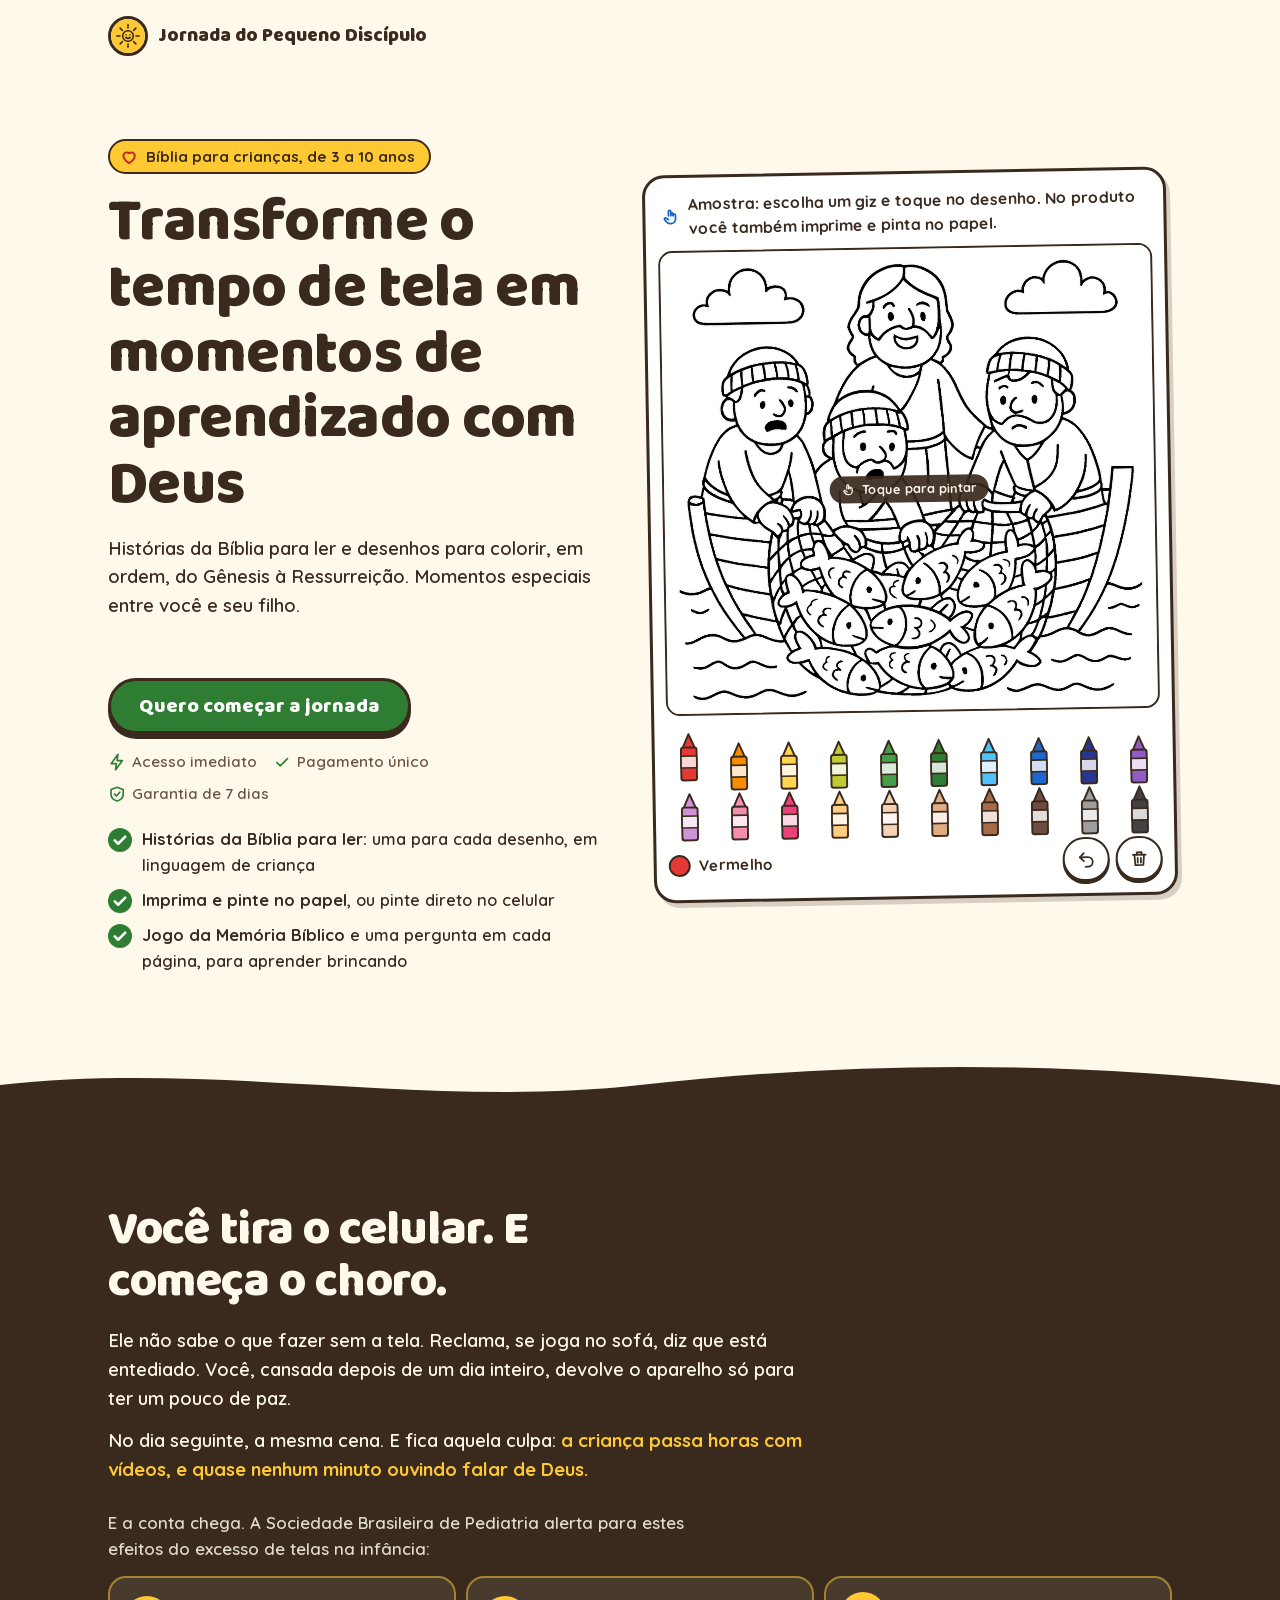
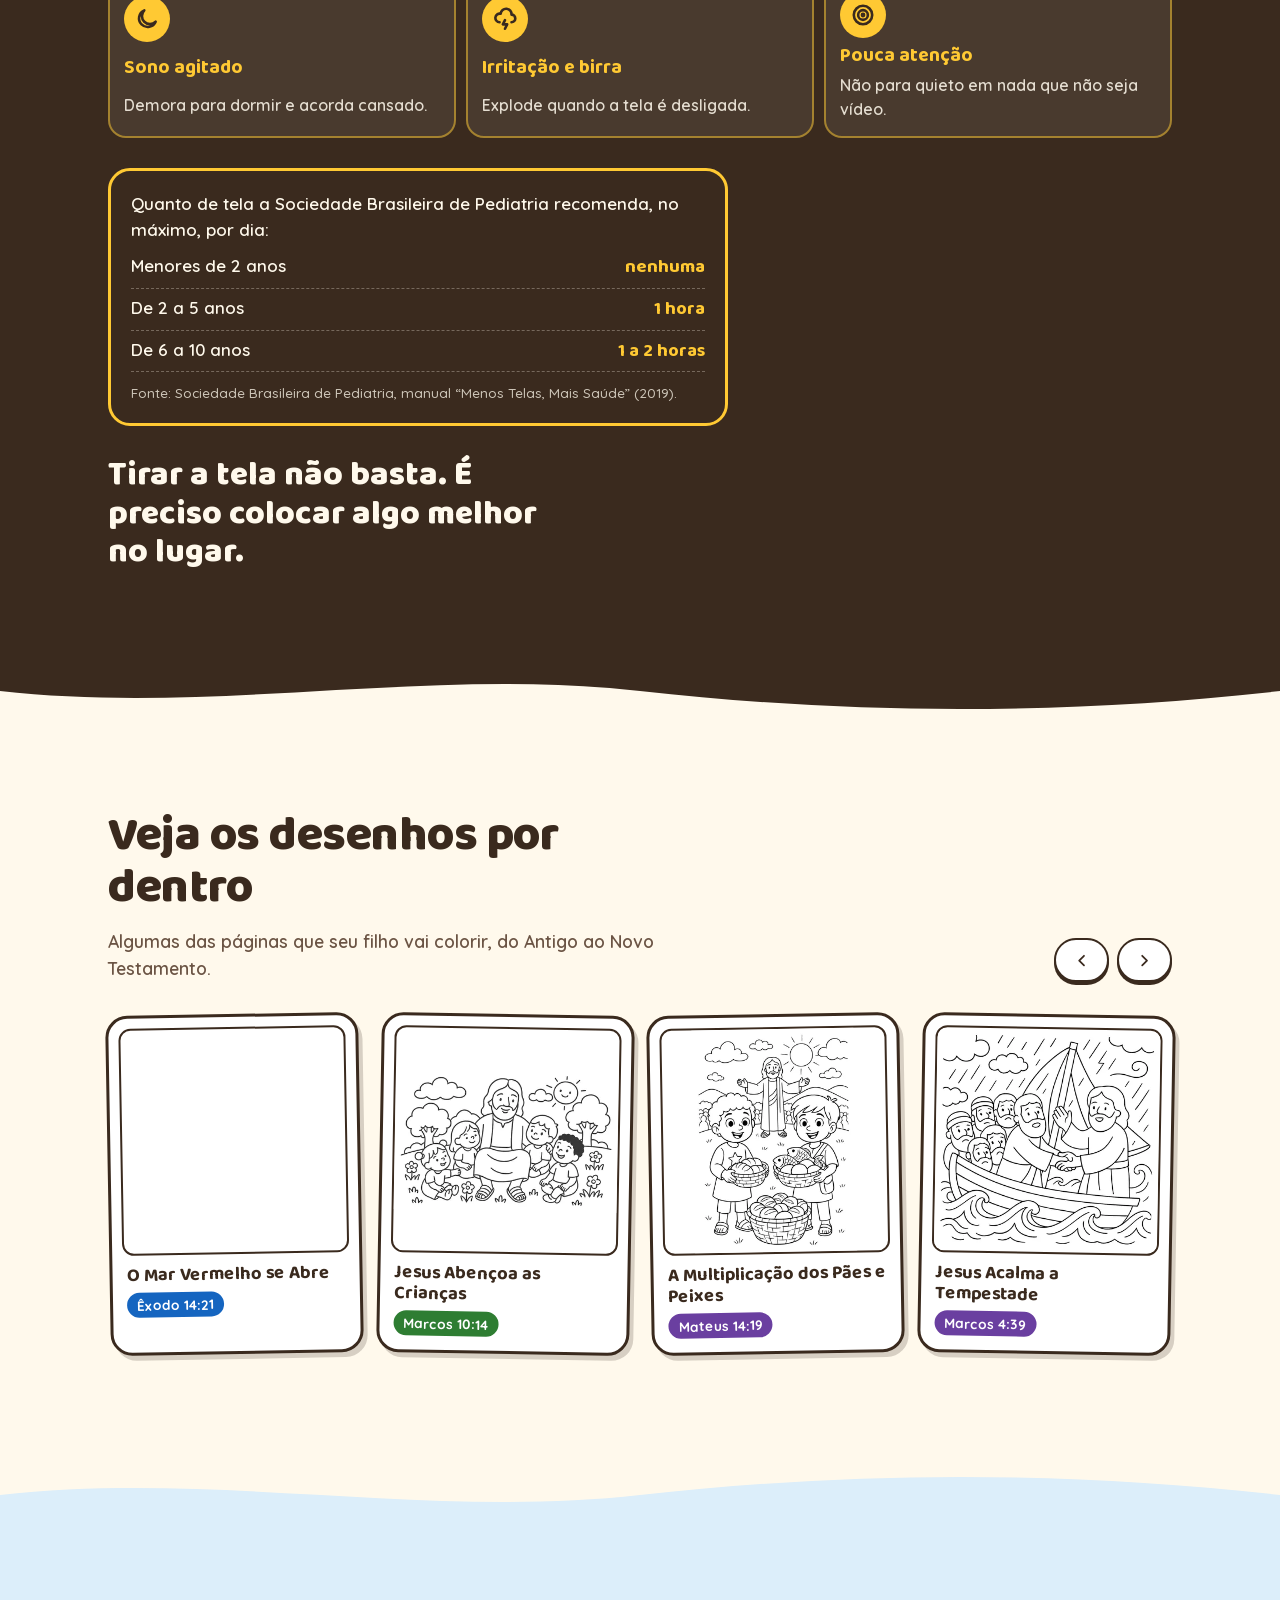
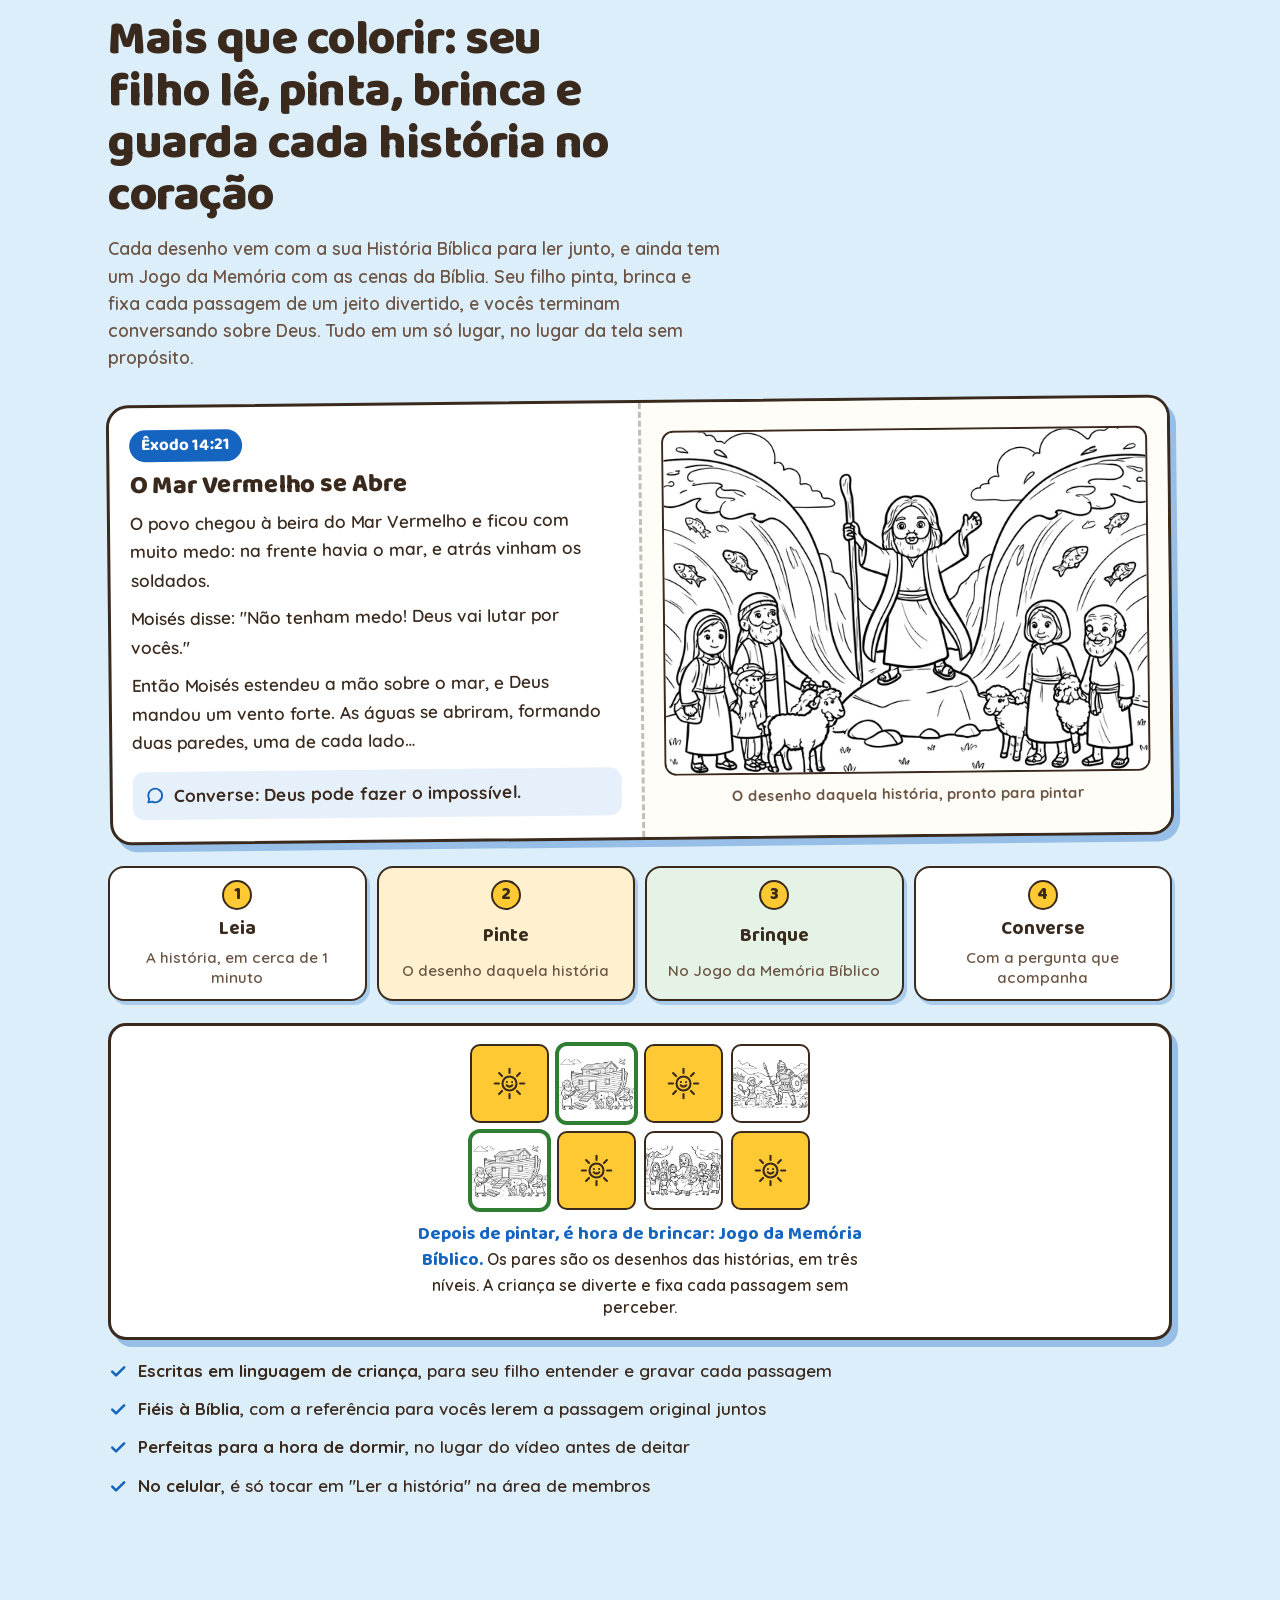
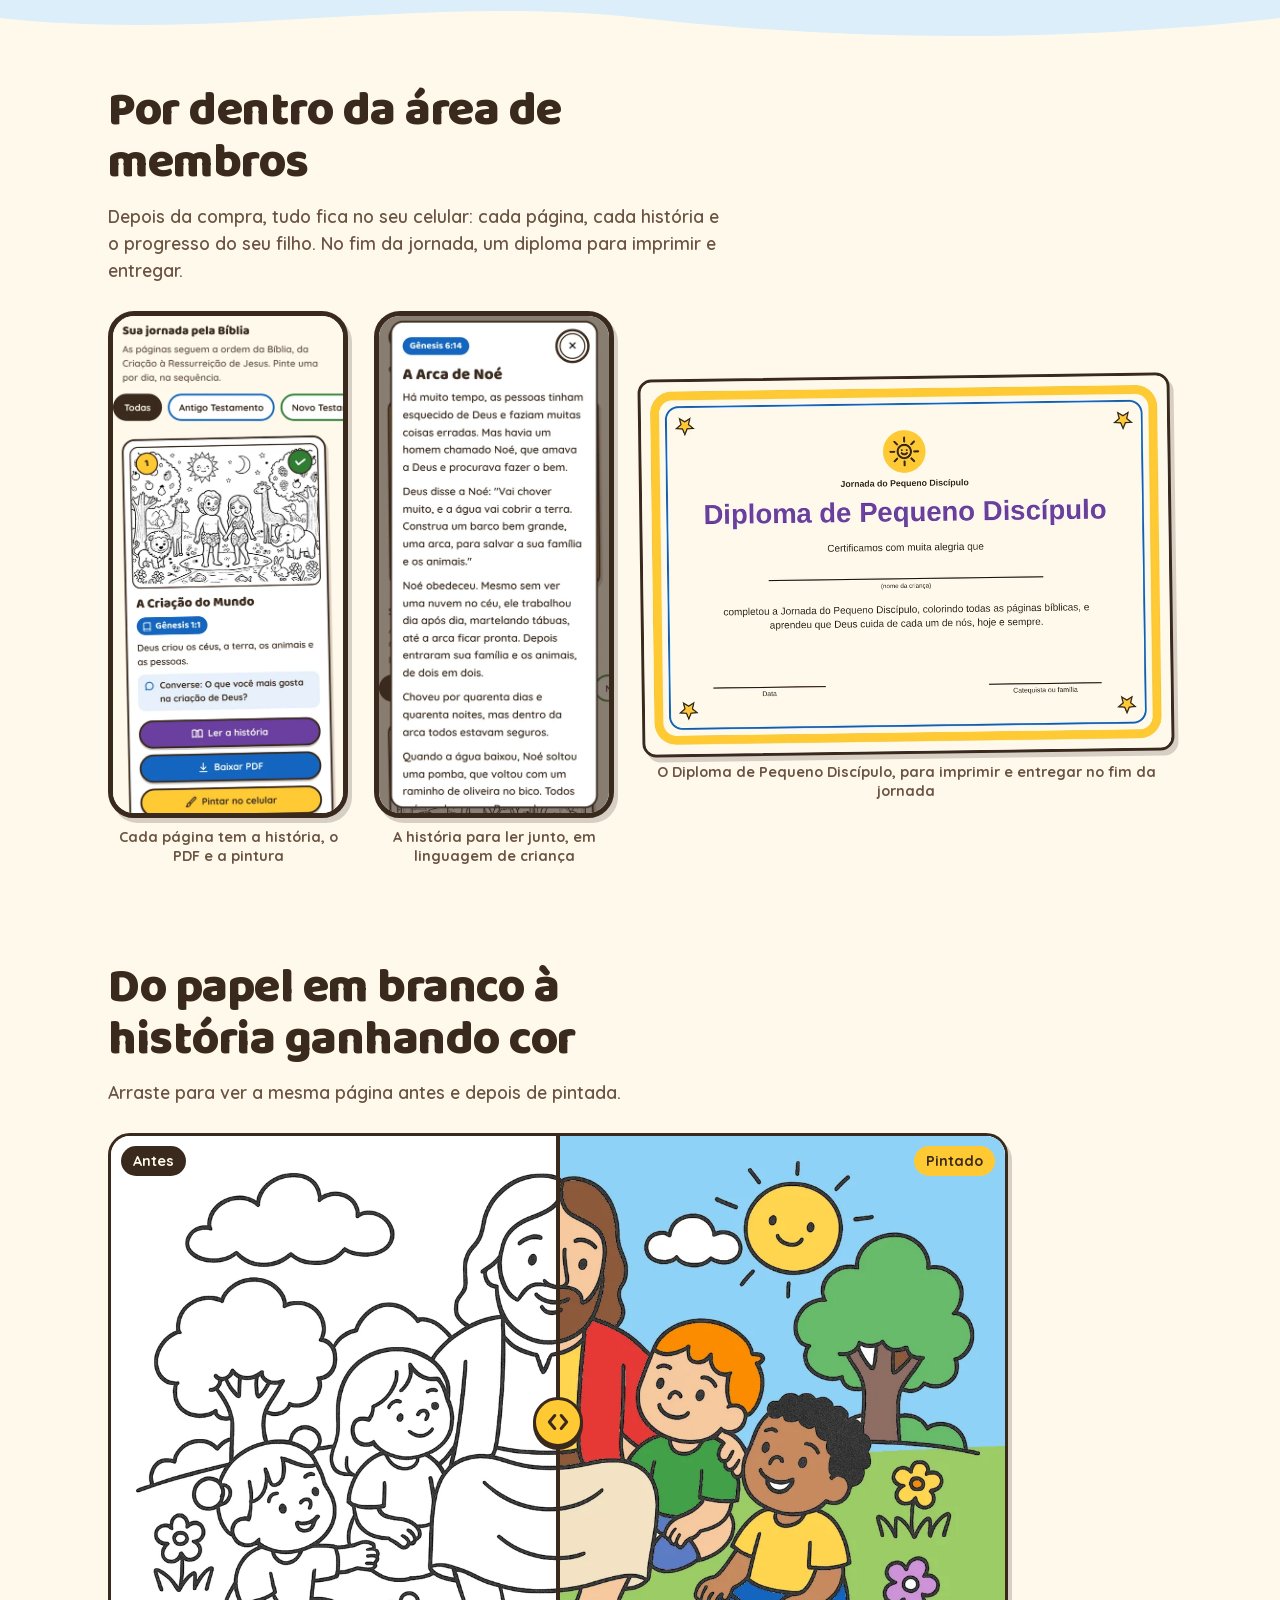
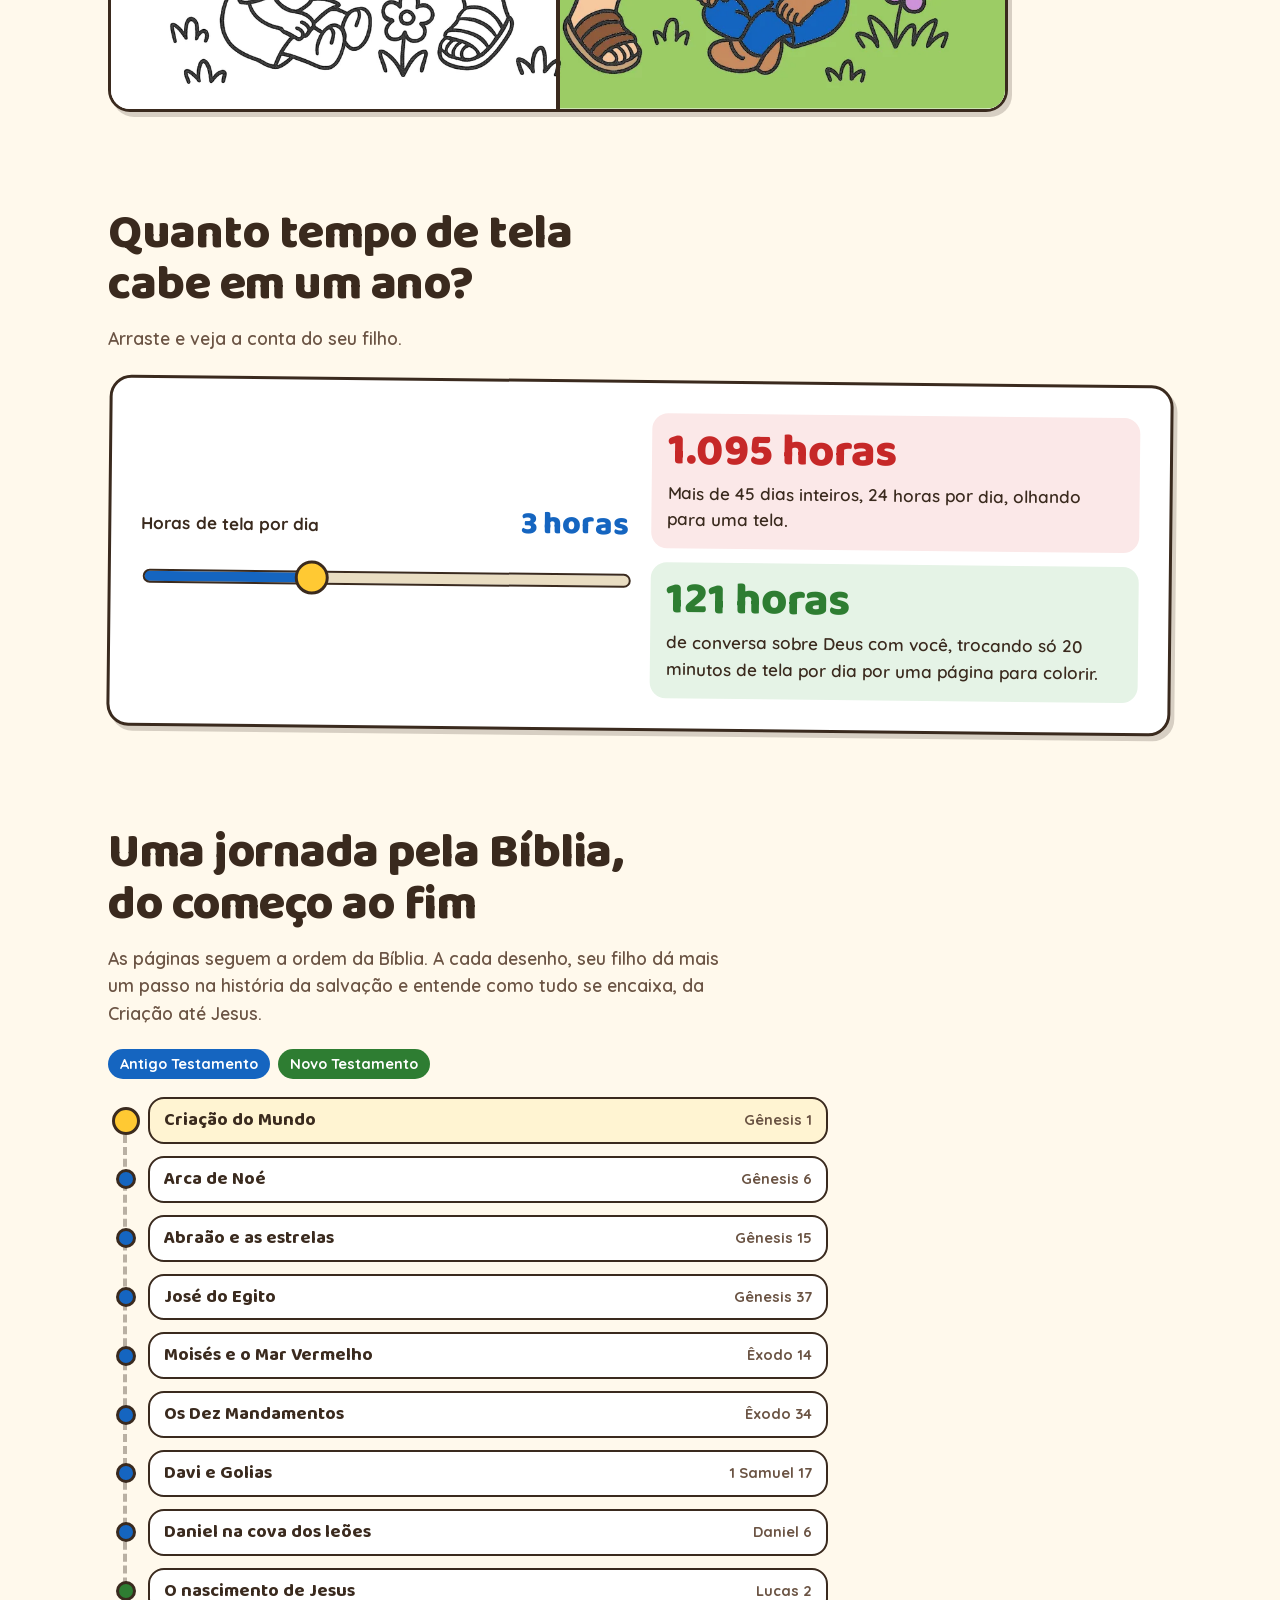
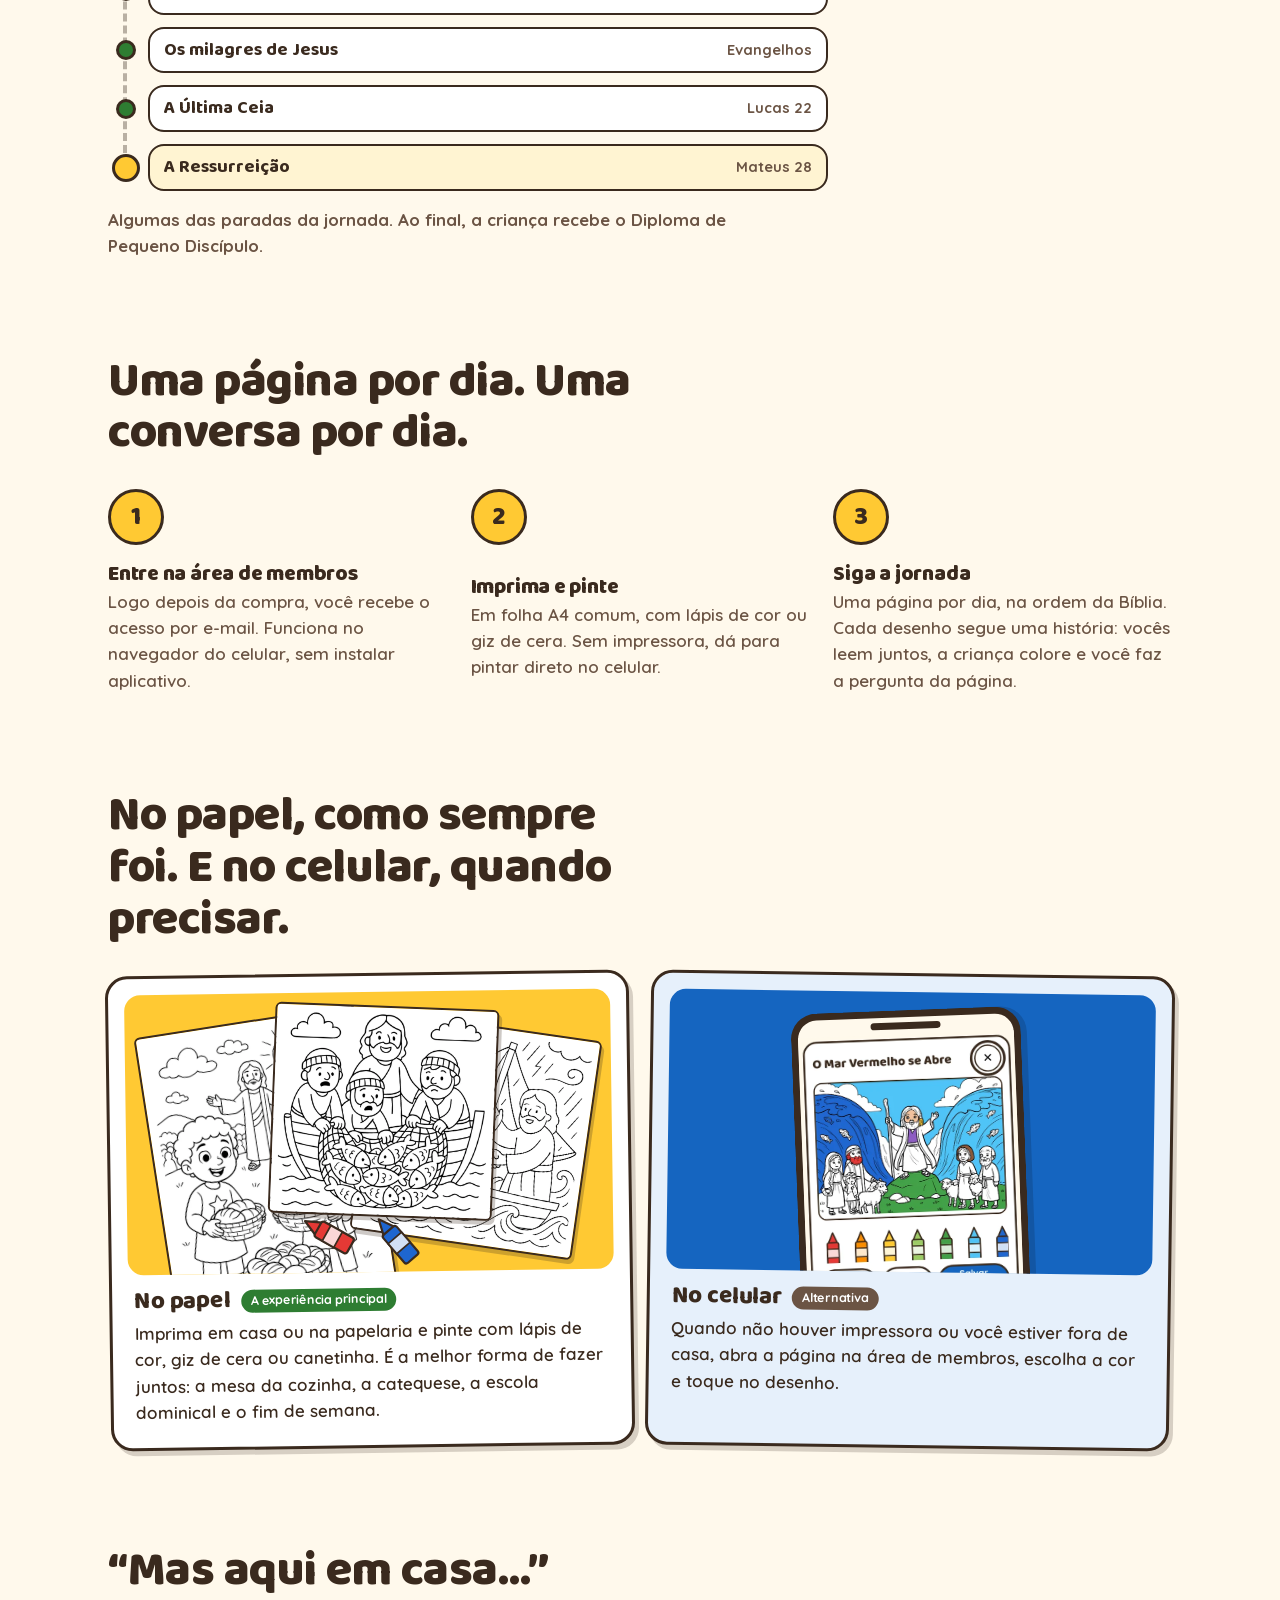
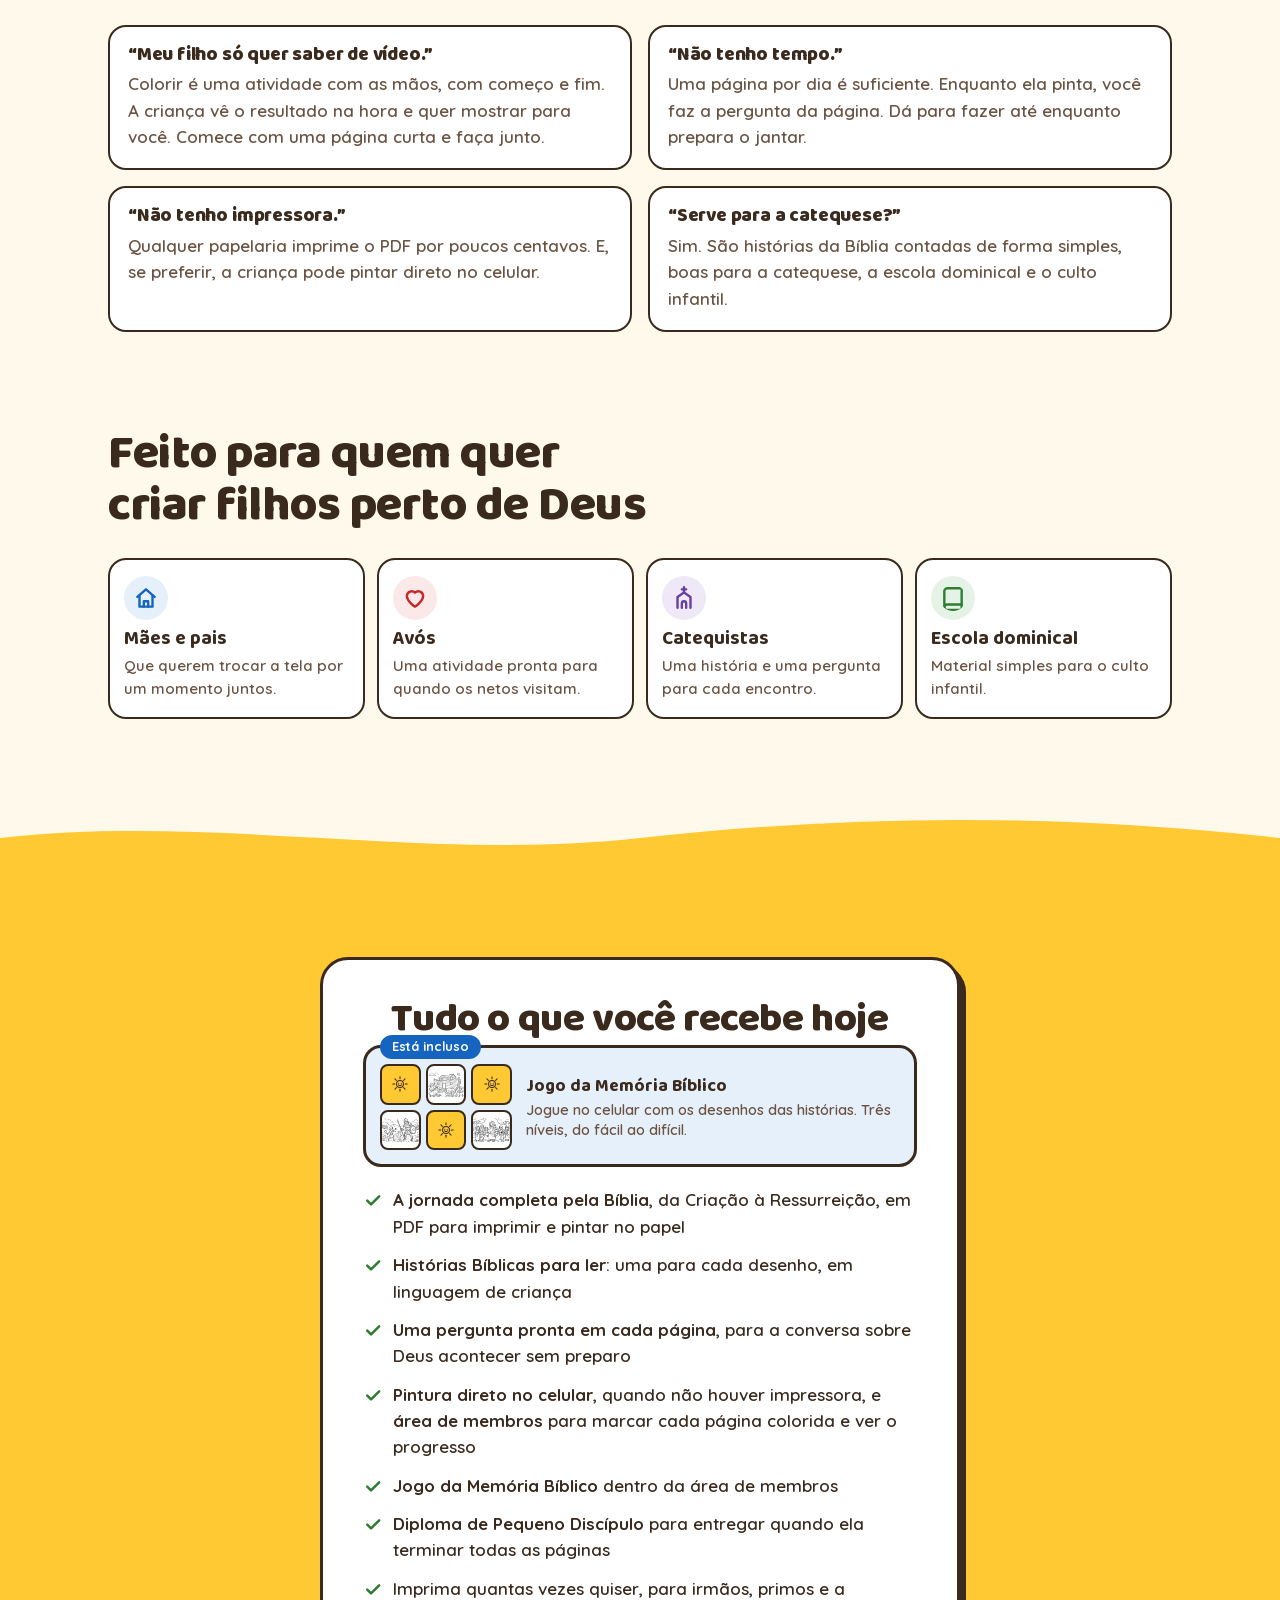
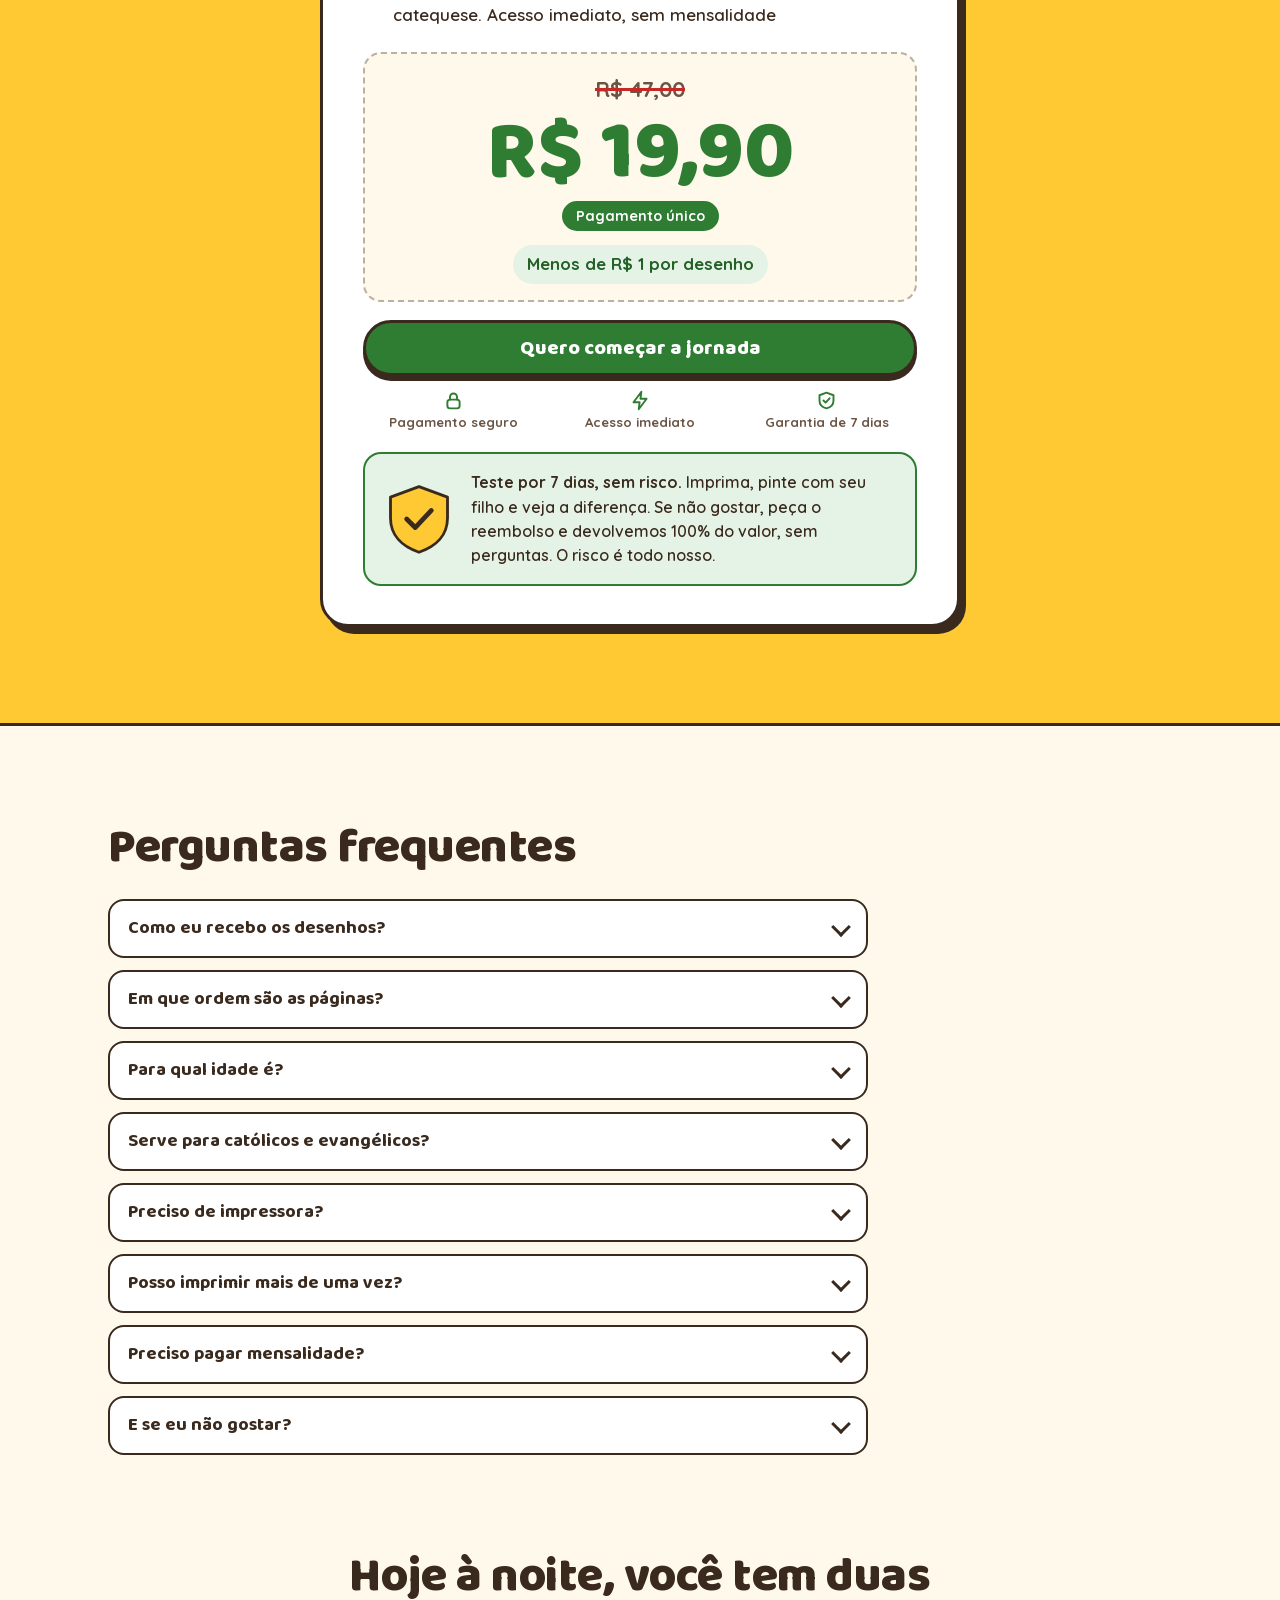
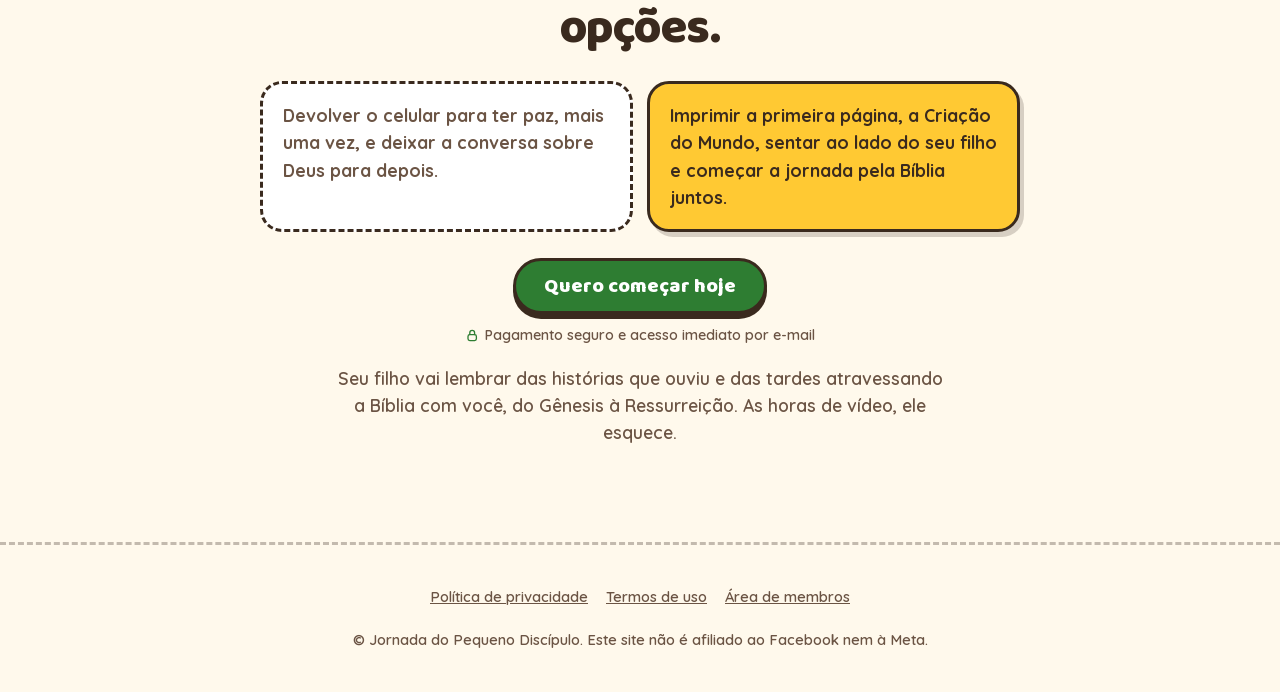
==== index.html @ 724f583d "Corrige travamento: back redirect entrava em loop ao clicar em links #oferta Co-Authored-By: Claude " ====
<!doctype html>
<html lang="pt-BR">
<head>
  <meta charset="utf-8">
  <meta name="viewport" content="width=device-width, initial-scale=1, viewport-fit=cover">
  <meta name="theme-color" content="#FFC933">
  <!-- O WhatsApp e o Facebook leem só este HTML (não rodam JS). Ao definir o nome do produto,
       troque "Jornada do Pequeno Discípulo" aqui também. -->
  <title>Transforme o tempo de tela em aprendizado com Deus | Jornada do Pequeno Discípulo</title>
  <meta name="description" content="Histórias da Bíblia para ler e desenhos para colorir, em ordem, do Gênesis à Ressurreição. Momentos especiais entre você e seu filho, longe das telas.">
  <meta property="og:type" content="website">
  <meta property="og:title" content="Transforme o tempo de tela em momentos de aprendizado com Deus">
  <meta property="og:description" content="Histórias da Bíblia para ler e desenhos para colorir com seu filho, da Criação à Ressurreição.">
  <!-- TODO: quando tiver o domínio, use o endereço completo (o Facebook exige), ex.: https://seudominio.com.br/img/compartilhar.jpg -->
  <meta property="og:image" content="img/compartilhar.jpg">
  <meta property="og:image:width" content="1200">
  <meta property="og:image:height" content="630">
  <meta property="og:site_name" content="Jornada do Pequeno Discípulo">
  <meta name="twitter:card" content="summary_large_image">
  <link rel="icon" href="img/logo.svg" type="image/svg+xml">
  <!-- Carregamento rápido: fontes hospedadas no próprio site (sem conexão extra ao Google)
       e a imagem da demonstração em versão menor no celular. -->
  <link rel="preload" href="fonts/baloo2-latin.woff2" as="font" type="font/woff2" crossorigin>
  <link rel="preload" href="fonts/quicksand-latin.woff2" as="font" type="font/woff2" crossorigin>
  <link rel="preload" href="img/criancas-colorido-560.webp" as="image" media="(max-width: 759px)">
  <link rel="preload" href="img/demo-pesca.png" as="image" media="(min-width: 760px)">
  <link rel="stylesheet" href="css/landing.css?v=601aae77">
</head>
<body>
  <svg width="0" height="0" style="position:absolute" aria-hidden="true">
    <symbol id="i-check" viewBox="0 0 24 24"><path d="m5 12.5 4.5 4.5L19 7.5"/></symbol>
    <symbol id="i-download" viewBox="0 0 24 24"><path d="M12 3v12"/><path d="m7 11 5 5 5-5"/><path d="M5 20h14"/></symbol>
    <symbol id="i-printer" viewBox="0 0 24 24"><path d="M7 9V3h10v6"/><rect x="3" y="9" width="18" height="8" rx="2"/><path d="M7 14h10v7H7z"/></symbol>
    <symbol id="i-chat" viewBox="0 0 24 24"><path d="M20 12a8 8 0 0 1-11.6 7.1L4 20l1-4A8 8 0 1 1 20 12z"/></symbol>
    <symbol id="i-toque" viewBox="0 0 24 24"><path d="M9 11V5.5a1.5 1.5 0 0 1 3 0V11"/><path d="M12 10.5V9a1.5 1.5 0 0 1 3 0v2"/><path d="M15 10.5a1.5 1.5 0 0 1 3 0V15a6 6 0 0 1-6 6h-1a6 6 0 0 1-4.6-2.2L4 16a1.5 1.5 0 0 1 2.3-1.9L9 16"/></symbol>
    <symbol id="i-escudo" viewBox="0 0 24 24"><path d="M12 3l8 3v6c0 5-3.5 8-8 9-4.5-1-8-4-8-9V6z"/><path d="m8.5 12 2.5 2.5 4.5-5"/></symbol>
    <symbol id="i-celular" viewBox="0 0 24 24"><rect x="6" y="2" width="12" height="20" rx="3"/><path d="M11 18h2"/></symbol>
    <symbol id="i-raio" viewBox="0 0 24 24"><path d="M13 2 4 14h7l-1 8 9-12h-7z"/></symbol>
    <symbol id="i-esq" viewBox="0 0 24 24"><path d="m15 6-6 6 6 6"/></symbol>
    <symbol id="i-dir" viewBox="0 0 24 24"><path d="m9 6 6 6-6 6"/></symbol>
    <symbol id="i-desfazer" viewBox="0 0 24 24"><path d="M9 14 4 9l5-5"/><path d="M4 9h10a6 6 0 0 1 0 12h-3"/></symbol>
    <symbol id="i-limpar" viewBox="0 0 24 24"><path d="M4 7h16"/><path d="M10 11v6M14 11v6"/><path d="M6 7l1 13h10l1-13"/><path d="M9 7V4h6v3"/></symbol>
    <symbol id="i-lua" viewBox="0 0 24 24"><path d="M20 14.5A8 8 0 1 1 9.5 4a6.5 6.5 0 0 0 10.5 10.5z"/></symbol>
    <symbol id="i-tempestade" viewBox="0 0 24 24"><path d="M7 15a4 4 0 1 1 1-7.9A5 5 0 0 1 18 8a3.5 3.5 0 0 1 0 7"/><path d="m12 13-2 4h4l-2 4"/></symbol>
    <symbol id="i-alvo" viewBox="0 0 24 24"><circle cx="12" cy="12" r="8.5"/><circle cx="12" cy="12" r="4.5"/><circle cx="12" cy="12" r="1"/></symbol>
    <symbol id="i-cadeado" viewBox="0 0 24 24"><rect x="5" y="11" width="14" height="10" rx="3"/><path d="M8 11V8a4 4 0 0 1 8 0v3"/></symbol>
    <symbol id="i-casa" viewBox="0 0 24 24"><path d="M4 11 12 4l8 7"/><path d="M6 10v10h12V10"/><path d="M10 20v-5h4v5"/></symbol>
    <symbol id="i-coracao" viewBox="0 0 24 24"><path d="M12 20s-7.5-4.6-7.5-10A4.5 4.5 0 0 1 12 7a4.5 4.5 0 0 1 7.5 3c0 5.4-7.5 10-7.5 10z"/></symbol>
    <symbol id="i-igreja" viewBox="0 0 24 24"><path d="M12 2v5M10 4h4"/><path d="M6 21V11l6-4 6 4v10"/><path d="M10 21v-4a2 2 0 0 1 4 0v4"/></symbol>
    <symbol id="i-livro" viewBox="0 0 24 24"><path d="M4 5.5A2.5 2.5 0 0 1 6.5 3H20v15H6.5A2.5 2.5 0 0 0 4 20.5z"/><path d="M4 20.5A2.5 2.5 0 0 0 6.5 23H20v-5"/></symbol>
  </svg>

  <header class="topo">
    <div class="container">
      <a class="marca" href="#">
        <img src="img/logo.svg" width="40" height="40" alt="">
        <span data-produto-nome>Jornada do Pequeno Discípulo</span>
      </a>
    </div>
  </header>

  <main>
    <!-- ============ HERO ============ -->
    <section class="hero">
      <div class="container hero__grade">
        <div class="hero__texto">
          <p class="hero__gancho"><svg class="icone"><use href="#i-coracao"/></svg>Bíblia para crianças, de 3 a 10 anos</p>
          <h1>Transforme o tempo de tela em momentos de aprendizado com Deus</h1>
          <p class="hero__sub">Histórias da Bíblia para ler e desenhos para colorir, em ordem, do Gênesis à Ressurreição. Momentos especiais entre você e seu filho.</p>
          <div class="hero__cta" id="hero-cta">
            <a class="btn btn--comprar" href="#oferta">Quero começar a jornada</a>
            <ul class="limpa garantias-curtas">
              <li><svg class="icone"><use href="#i-raio"/></svg>Acesso imediato</li>
              <li><svg class="icone"><use href="#i-check"/></svg>Pagamento único</li>
              <li><svg class="icone"><use href="#i-escudo"/></svg><span>Garantia de <span data-oferta="garantiaDias">7</span> dias</span></li>
            </ul>
          </div>
          <figure class="hero__visual" aria-hidden="true">
            <img src="img/criancas-colorido-560.webp" srcset="img/criancas-colorido-560.webp 560w, img/criancas-colorido-720.webp 720w" sizes="88vw" width="560" height="359" fetchpriority="high" decoding="async" alt="">
            <span class="hero__selo">Imprima e pinte em família</span>
            <svg class="hero__giz" viewBox="0 0 34 64"><path d="M9 21 17 3l8 18z" fill="#E53935" stroke="#3A2A1E" stroke-width="2.5" stroke-linejoin="round"/><rect x="7" y="20" width="20" height="42" rx="3" fill="#E53935" stroke="#3A2A1E" stroke-width="2.5"/><rect x="7" y="31" width="20" height="15" fill="#fff" fill-opacity=".8" stroke="#3A2A1E" stroke-width="2"/></svg>
            <svg class="hero__giz -dois" viewBox="0 0 34 64"><path d="M9 21 17 3l8 18z" fill="#FFC933" stroke="#3A2A1E" stroke-width="2.5" stroke-linejoin="round"/><rect x="7" y="20" width="20" height="42" rx="3" fill="#FFC933" stroke="#3A2A1E" stroke-width="2.5"/><rect x="7" y="31" width="20" height="15" fill="#fff" fill-opacity=".8" stroke="#3A2A1E" stroke-width="2"/></svg>
          </figure>
          <ul class="limpa hero__beneficios">
            <li><svg class="icone"><use href="#i-check"/></svg><span><b>Histórias da Bíblia para ler:</b> uma para cada desenho, em linguagem de criança</span></li>
            <li><svg class="icone"><use href="#i-check"/></svg><span><b>Imprima e pinte no papel</b>, ou pinte direto no celular</span></li>
            <li><svg class="icone"><use href="#i-check"/></svg><span><b>Jogo da Memória Bíblico</b> e uma pergunta em cada página, para aprender brincando</span></li>
          </ul>
        </div>

        <figure class="demo" aria-labelledby="demo-instrucao" style="margin:0">
          <figcaption class="demo__instrucao" id="demo-instrucao">
            <svg class="icone"><use href="#i-toque"/></svg>
            Amostra: escolha um giz e toque no desenho. No produto você também imprime e pinta no papel.
          </figcaption>
          <div class="demo__tela">
            <canvas id="tela-demo" width="1000" height="942" data-src="img/demo-pesca.png" data-src-celular="img/demo-pesca-720.png" data-horizonte="0.725"
                    role="img" aria-label="Página para colorir: a Pesca Milagrosa. Toque em uma área para pintar com o giz escolhido."></canvas>
            <button type="button" class="demo__dica" id="demo-dica"><svg class="icone"><use href="#i-toque"/></svg>Toque para pintar</button>
          </div>
          <div class="demo__ferramentas">
            <div class="gizes" id="gizes" role="group" aria-label="Cores de giz"></div>
            <div class="demo__acoes">
              <span class="demo__cor-atual" aria-live="polite"><i id="demo-cor-amostra"></i><span id="demo-cor-nome">Vermelho</span></span>
              <span class="demo__botoes">
                <button class="btn btn--leve" type="button" id="demo-desfazer" aria-label="Desfazer última pintura"><svg class="icone"><use href="#i-desfazer"/></svg></button>
                <button class="btn btn--leve" type="button" id="demo-limpar" aria-label="Limpar o desenho"><svg class="icone"><use href="#i-limpar"/></svg></button>
              </span>
            </div>
          </div>
        </figure>
      </div>
    </section>

    <div class="onda" aria-hidden="true"><svg viewBox="0 0 1440 60" preserveAspectRatio="none"><path d="M0 30 C 240 0 480 60 720 30 S 1200 0 1440 30 V60 H0 Z" fill="#3A2A1E"/></svg></div>
    <!-- ============ A CENA (DOR) ============ -->
    <section class="secao cena" aria-labelledby="cena-titulo">
      <div class="container">
        <h2 class="secao__titulo" id="cena-titulo">Você tira o celular. E começa o choro.</h2>
        <div class="cena__texto">
          <p>Ele não sabe o que fazer sem a tela. Reclama, se joga no sofá, diz que está entediado. Você, cansada depois de um dia inteiro, devolve o aparelho só para ter um pouco de paz.</p>
          <p>No dia seguinte, a mesma cena. E fica aquela culpa: <strong>a criança passa horas com vídeos, e quase nenhum minuto ouvindo falar de Deus.</strong></p>
        </div>
        <p class="cena__alerta">E a conta chega. A Sociedade Brasileira de Pediatria alerta para estes efeitos do excesso de telas na infância:</p>
        <ul class="limpa efeitos">
          <li><svg class="icone"><use href="#i-lua"/></svg><b>Sono agitado</b><span>Demora para dormir e acorda cansado.</span></li>
          <li><svg class="icone"><use href="#i-tempestade"/></svg><b>Irritação e birra</b><span>Explode quando a tela é desligada.</span></li>
          <li><svg class="icone"><use href="#i-alvo"/></svg><b>Pouca atenção</b><span>Não para quieto em nada que não seja vídeo.</span></li>
        </ul>
        <div class="recomendacao">
          <p>Quanto de tela a Sociedade Brasileira de Pediatria recomenda, no máximo, por dia:</p>
          <ul class="limpa recomendacao__lista">
            <li><span>Menores de 2 anos</span><b>nenhuma</b></li>
            <li><span>De 2 a 5 anos</span><b>1 hora</b></li>
            <li><span>De 6 a 10 anos</span><b>1 a 2 horas</b></li>
          </ul>
          <small>Fonte: Sociedade Brasileira de Pediatria, manual “Menos Telas, Mais Saúde” (2019).</small>
        </div>
        <p class="cena__virada">Tirar a tela não basta. É preciso colocar algo melhor no lugar.</p>
      </div>
    </section>

    <div class="onda -baixo" aria-hidden="true"><svg viewBox="0 0 1440 60" preserveAspectRatio="none"><path d="M0 30 C 240 0 480 60 720 30 S 1200 0 1440 30 V60 H0 Z" fill="#3A2A1E"/></svg></div>

    <!-- ============ GALERIA ============ -->
    <section class="secao" aria-labelledby="galeria-titulo">
      <div class="container">
        <div class="galeria-topo">
          <div>
            <h2 class="secao__titulo" id="galeria-titulo">Veja os desenhos por dentro</h2>
            <p class="secao__intro">Algumas das páginas que seu filho vai colorir, do Antigo ao Novo Testamento.</p>
          </div>
          <div class="galeria-setas">
            <button class="btn btn--leve" type="button" data-galeria="esq" aria-label="Ver páginas anteriores"><svg class="icone"><use href="#i-esq"/></svg></button>
            <button class="btn btn--leve" type="button" data-galeria="dir" aria-label="Ver mais páginas"><svg class="icone"><use href="#i-dir"/></svg></button>
          </div>
        </div>
        <ul class="limpa galeria" id="galeria" tabindex="0" aria-label="Páginas de exemplo">
          <li><figure class="figura"><img src="img/paginas/g-mar-vermelho-400.webp" srcset="img/paginas/g-mar-vermelho-400.webp 400w, img/paginas/g-mar-vermelho-640.webp 640w" sizes="(min-width: 1100px) 260px, (min-width: 760px) 30vw, 70vw" width="640" height="453" loading="lazy" decoding="async" alt="Desenho para colorir: O Mar Vermelho se Abre">
            <figcaption><b>O Mar Vermelho se Abre</b><span class="ref -at">Êxodo 14:21</span></figcaption></figure></li>
          <li><figure class="figura"><img src="img/paginas/g-jesus-e-as-criancas-400.webp" srcset="img/paginas/g-jesus-e-as-criancas-400.webp 400w, img/paginas/g-jesus-e-as-criancas-640.webp 640w" sizes="(min-width: 1100px) 260px, (min-width: 760px) 30vw, 70vw" width="640" height="410" loading="lazy" decoding="async" alt="Desenho para colorir: Jesus Abençoa as Crianças">
            <figcaption><b>Jesus Abençoa as Crianças</b><span class="ref -nt">Marcos 10:14</span></figcaption></figure></li>
          <li><figure class="figura"><img src="img/paginas/g-paes-e-peixes-400.webp" srcset="img/paginas/g-paes-e-peixes-400.webp 400w, img/paginas/g-paes-e-peixes-640.webp 640w" sizes="(min-width: 1100px) 260px, (min-width: 760px) 30vw, 70vw" width="466" height="640" loading="lazy" decoding="async" alt="Desenho para colorir: A Multiplicação dos Pães e Peixes">
            <figcaption><b>A Multiplicação dos Pães e Peixes</b><span class="ref -mil">Mateus 14:19</span></figcaption></figure></li>
          <li><figure class="figura"><img src="img/paginas/g-tempestade-acalmada-400.webp" srcset="img/paginas/g-tempestade-acalmada-400.webp 400w, img/paginas/g-tempestade-acalmada-640.webp 640w" sizes="(min-width: 1100px) 260px, (min-width: 760px) 30vw, 70vw" width="640" height="632" loading="lazy" decoding="async" alt="Desenho para colorir: Jesus Acalma a Tempestade">
            <figcaption><b>Jesus Acalma a Tempestade</b><span class="ref -mil">Marcos 4:39</span></figcaption></figure></li>
          <li><figure class="figura"><img src="img/paginas/g-pesca-milagrosa-400.webp" srcset="img/paginas/g-pesca-milagrosa-400.webp 400w, img/paginas/g-pesca-milagrosa-640.webp 640w" sizes="(min-width: 1100px) 260px, (min-width: 760px) 30vw, 70vw" width="640" height="603" loading="lazy" decoding="async" alt="Desenho para colorir: A Pesca Milagrosa">
            <figcaption><b>A Pesca Milagrosa</b><span class="ref -mil">Lucas 5:6</span></figcaption></figure></li>
          <li><figure class="figura"><img src="img/paginas/g-ressurreicao-de-lazaro-400.webp" srcset="img/paginas/g-ressurreicao-de-lazaro-400.webp 400w, img/paginas/g-ressurreicao-de-lazaro-640.webp 640w" sizes="(min-width: 1100px) 260px, (min-width: 760px) 30vw, 70vw" width="640" height="605" loading="lazy" decoding="async" alt="Desenho para colorir: A Ressurreição de Lázaro">
            <figcaption><b>A Ressurreição de Lázaro</b><span class="ref -mil">João 11:43</span></figcaption></figure></li>
        </ul>
      </div>
    </section>

    <!-- ============ HISTÓRIAS BÍBLICAS ============ -->
    <div class="onda" aria-hidden="true"><svg viewBox="0 0 1440 60" preserveAspectRatio="none"><path d="M0 30 C 240 0 480 60 720 30 S 1200 0 1440 30 V60 H0 Z" fill="#DCEEFA"/></svg></div>
    <section class="secao historias" aria-labelledby="historias-titulo">
      <div class="container">
        <h2 class="secao__titulo" id="historias-titulo">Mais que colorir: seu filho lê, pinta, brinca e guarda cada história no coração</h2>
        <p class="secao__intro">Cada desenho vem com a sua História Bíblica para ler junto, e ainda tem um Jogo da Memória com as cenas da Bíblia. Seu filho pinta, brinca e fixa cada passagem de um jeito divertido, e vocês terminam conversando sobre Deus. Tudo em um só lugar, no lugar da tela sem propósito.</p>

        <div class="livro" aria-label="Exemplo: a história e o desenho do Mar Vermelho">
          <article class="livro__pagina livro__pagina--texto">
            <span class="livro__ref">Êxodo 14:21</span>
            <h3>O Mar Vermelho se Abre</h3>
            <p>O povo chegou à beira do Mar Vermelho e ficou com muito medo: na frente havia o mar, e atrás vinham os soldados.</p>
            <p>Moisés disse: "Não tenham medo! Deus vai lutar por vocês."</p>
            <p>Então Moisés estendeu a mão sobre o mar, e Deus mandou um vento forte. As águas se abriram, formando duas paredes, uma de cada lado…</p>
            <p class="livro__conversa"><svg class="icone"><use href="#i-chat"/></svg><span>Converse: Deus pode fazer o impossível.</span></p>
          </article>
          <figure class="livro__pagina livro__pagina--desenho">
            <img src="img/paginas/g-mar-vermelho-640.webp" width="640" height="453" loading="lazy" decoding="async" alt="Desenho para colorir do Mar Vermelho se abrindo">
            <figcaption>O desenho daquela história, pronto para pintar</figcaption>
          </figure>
        </div>

        <ol class="limpa ritual" aria-label="Como usar">
          <li><b>Leia</b><span>A história, em cerca de 1 minuto</span></li>
          <li><b>Pinte</b><span>O desenho daquela história</span></li>
          <li><b>Brinque</b><span>No Jogo da Memória Bíblico</span></li>
          <li><b>Converse</b><span>Com a pergunta que acompanha</span></li>
        </ol>

        <figure class="jogo-img">
            <div class="jogo-img__grade" role="img" aria-label="Tabuleiro do Jogo da Memória Bíblico com cartas viradas mostrando desenhos da Bíblia">
          <span class="mc -costas"><img src="img/logo.svg" alt="" width="28" height="28"></span><span class="mc -par"><img src="img/memoria-02.webp" alt="" width="130" height="93" loading="lazy"></span><span class="mc -costas"><img src="img/logo.svg" alt="" width="28" height="28"></span><span class="mc"><img src="img/memoria-16.webp" alt="" width="130" height="93" loading="lazy"></span>
          <span class="mc -par"><img src="img/memoria-02.webp" alt="" width="130" height="93" loading="lazy"></span><span class="mc -costas"><img src="img/logo.svg" alt="" width="28" height="28"></span><span class="mc"><img src="img/memoria-07.webp" alt="" width="130" height="93" loading="lazy"></span><span class="mc -costas"><img src="img/logo.svg" alt="" width="28" height="28"></span>
          </div>
          <figcaption><b>Depois de pintar, é hora de brincar: Jogo da Memória Bíblico.</b> Os pares são os desenhos das histórias, em três níveis. A criança se diverte e fixa cada passagem sem perceber.</figcaption>
        </figure>

        <ul class="limpa lista-check historias__lista">
          <li><svg class="icone"><use href="#i-check"/></svg><span><b>Escritas em linguagem de criança</b>, para seu filho entender e gravar cada passagem</span></li>
          <li><svg class="icone"><use href="#i-check"/></svg><span><b>Fiéis à Bíblia</b>, com a referência para vocês lerem a passagem original juntos</span></li>
          <li><svg class="icone"><use href="#i-check"/></svg><span><b>Perfeitas para a hora de dormir</b>, no lugar do vídeo antes de deitar</span></li>
          <li><svg class="icone"><use href="#i-check"/></svg><span><b>No celular</b>, é só tocar em "Ler a história" na área de membros</span></li>
        </ul>
      </div>
    </section>

    <div class="onda -baixo" aria-hidden="true"><svg viewBox="0 0 1440 60" preserveAspectRatio="none"><path d="M0 30 C 240 0 480 60 720 30 S 1200 0 1440 30 V60 H0 Z" fill="#DCEEFA"/></svg></div>

    <!-- ============ POR DENTRO: ÁREA DE MEMBROS E DIPLOMA ============ -->
    <section class="secao" aria-labelledby="dentro-titulo" style="padding-top:44px">
      <div class="container">
        <h2 class="secao__titulo" id="dentro-titulo">Por dentro da área de membros</h2>
        <p class="secao__intro">Depois da compra, tudo fica no seu celular: cada página, cada história e o progresso do seu filho. No fim da jornada, um diploma para imprimir e entregar.</p>
        <div class="por-dentro">
          <figure class="tel">
            <div class="tel__moldura"><img src="img/area-membros-1.webp" width="480" height="1039" loading="lazy" decoding="async" alt="Tela da área de membros mostrando uma página com os botões Ler a história, Baixar PDF e Pintar no celular"></div>
            <figcaption>Cada página tem a história, o PDF e a pintura</figcaption>
          </figure>
          <figure class="tel">
            <div class="tel__moldura"><img src="img/area-membros-2.webp" width="480" height="1039" loading="lazy" decoding="async" alt="Tela com a história bíblica da Arca de Noé aberta para leitura"></div>
            <figcaption>A história para ler junto, em linguagem de criança</figcaption>
          </figure>
          <figure class="diploma-img">
            <img src="img/diploma.webp" width="1000" height="707" loading="lazy" decoding="async" alt="Diploma de Pequeno Discípulo, com espaço para o nome da criança">
            <figcaption>O Diploma de Pequeno Discípulo, para imprimir e entregar no fim da jornada</figcaption>
          </figure>
        </div>
      </div>
    </section>

    <!-- ============ ANTES E DEPOIS (arraste) ============ -->
    <section class="secao" aria-labelledby="ad-titulo" style="padding-top:0">
      <div class="container">
        <h2 class="secao__titulo" id="ad-titulo">Do papel em branco à história ganhando cor</h2>
        <p class="secao__intro">Arraste para ver a mesma página antes e depois de pintada.</p>
        <div class="comparar" id="comparar" style="--pos: 50%">
          <img class="comparar__img" src="img/paginas/nova-jesus-e-as-criancas-720.webp" srcset="img/paginas/nova-jesus-e-as-criancas-720.webp 720w, img/paginas/nova-jesus-e-as-criancas.webp 1400w" sizes="(min-width: 760px) 70vw, 92vw" width="1400" height="897" loading="lazy" decoding="async" alt="Página Jesus Abençoa as Crianças sem cor, pronta para pintar">
          <div class="comparar__cor" aria-hidden="true">
            <img class="comparar__img" src="img/criancas-colorido-720.webp" srcset="img/criancas-colorido-720.webp 720w, img/criancas-colorido.webp 1400w" sizes="(min-width: 760px) 70vw, 92vw" width="1400" height="897" loading="lazy" decoding="async" alt="">
          </div>
          <span class="comparar__rotulo -antes" aria-hidden="true">Antes</span>
          <span class="comparar__rotulo -depois" aria-hidden="true">Pintado</span>
          <span class="comparar__alca" aria-hidden="true"><span class="comparar__botao"><svg viewBox="0 0 24 24" width="26" height="26"><path d="m9 6-5 6 5 6M15 6l5 6-5 6" fill="none" stroke="#3A2A1E" stroke-width="2.8" stroke-linecap="round" stroke-linejoin="round"/></svg></span></span>
          <input class="comparar__faixa" id="comparar-faixa" type="range" min="0" max="100" value="50" aria-label="Arraste para comparar a página sem cor e pintada">
      </div>
    </section>

    <!-- ============ CALCULADORA ============ -->
    <section class="secao" aria-labelledby="calc-titulo" style="padding-top:0">
      <div class="container">
        <h2 class="secao__titulo" id="calc-titulo">Quanto tempo de tela cabe em um ano?</h2>
        <p class="secao__intro">Arraste e veja a conta do seu filho.</p>
        <div class="calc">
          <div>
            <label for="horas">Horas de tela por dia <output class="horas" id="horas-valor" for="horas">3 horas</output></label>
            <input class="faixa" type="range" id="horas" min="0.5" max="8" step="0.5" value="3">
          </div>
          <div class="calc__resultados" aria-live="polite">
            <div class="calc__caixa -tela">
              <div class="calc__numero" id="tela-ano">1.095 horas</div>
              <p id="tela-dias">Mais de 45 dias inteiros, 24 horas por dia, olhando para uma tela.</p>
            </div>
            <div class="calc__caixa -troca">
              <div class="calc__numero" id="troca-ano">121 horas</div>
              <p>de conversa sobre Deus com você, trocando só 20 minutos de tela por dia por uma página para colorir.</p>
            </div>
          </div>
        </div>
      </div>
    </section>

    <!-- ============ A JORNADA PELA BÍBLIA ============ -->
    <section class="secao jornada" aria-labelledby="jornada-titulo" style="padding-top:0">
      <div class="container">
        <h2 class="secao__titulo" id="jornada-titulo">Uma jornada pela Bíblia, do começo ao fim</h2>
        <p class="secao__intro">As páginas seguem a ordem da Bíblia. A cada desenho, seu filho dá mais um passo na história da salvação e entende como tudo se encaixa, da Criação até Jesus.</p>
        <div class="trilha-legenda" aria-hidden="true"><span class="-at">Antigo Testamento</span><span class="-nt">Novo Testamento</span></div>
        <ol class="limpa trilha">
            <li class="parada -at"><b>Criação do Mundo</b><span>Gênesis 1</span></li>
            <li class="parada -at"><b>Arca de Noé</b><span>Gênesis 6</span></li>
            <li class="parada -at"><b>Abraão e as estrelas</b><span>Gênesis 15</span></li>
            <li class="parada -at"><b>José do Egito</b><span>Gênesis 37</span></li>
            <li class="parada -at"><b>Moisés e o Mar Vermelho</b><span>Êxodo 14</span></li>
            <li class="parada -at"><b>Os Dez Mandamentos</b><span>Êxodo 34</span></li>
            <li class="parada -her"><b>Davi e Golias</b><span>1 Samuel 17</span></li>
            <li class="parada -her"><b>Daniel na cova dos leões</b><span>Daniel 6</span></li>
            <li class="parada -nt"><b>O nascimento de Jesus</b><span>Lucas 2</span></li>
            <li class="parada -mil"><b>Os milagres de Jesus</b><span>Evangelhos</span></li>
            <li class="parada -nt"><b>A Última Ceia</b><span>Lucas 22</span></li>
            <li class="parada -nt"><b>A Ressurreição</b><span>Mateus 28</span></li>
        </ol>
        <p class="jornada__nota">Algumas das paradas da jornada. Ao final, a criança recebe o Diploma de Pequeno Discípulo.</p>
      </div>
    </section>

    <!-- ============ COMO FUNCIONA (sequência) ============ -->
    <section class="secao" aria-labelledby="como-titulo" style="padding-top:0">
      <div class="container">
        <h2 class="secao__titulo" id="como-titulo">Uma página por dia. Uma conversa por dia.</h2>
        <ol class="limpa passos">
          <li class="passo"><span class="passo__num" aria-hidden="true">1</span>
            <div><h3>Entre na área de membros</h3><p>Logo depois da compra, você recebe o acesso por e-mail. Funciona no navegador do celular, sem instalar aplicativo.</p></div></li>
          <li class="passo"><span class="passo__num" aria-hidden="true">2</span>
            <div><h3>Imprima e pinte</h3><p>Em folha A4 comum, com lápis de cor ou giz de cera. Sem impressora, dá para pintar direto no celular.</p></div></li>
          <li class="passo"><span class="passo__num" aria-hidden="true">3</span>
            <div><h3>Siga a jornada</h3><p>Uma página por dia, na ordem da Bíblia. Cada desenho segue uma história: vocês leem juntos, a criança colore e você faz a pergunta da página.</p></div></li>
        </ol>
      </div>
    </section>

    <!-- ============ DUAS FORMAS DE PINTAR ============ -->
    <section class="secao" aria-labelledby="formas-titulo" style="padding-top:0">
      <div class="container">
        <h2 class="secao__titulo" id="formas-titulo">No papel, como sempre foi. E no celular, quando precisar.</h2>
        <div class="formas">
          <article class="forma -papel">
            <div class="forma__visual folhas" aria-hidden="true">
              <img src="img/paginas/nova-paes-e-peixes-720.webp" width="524" height="720" loading="lazy" decoding="async" alt="">
              <img src="img/paginas/nova-pesca-milagrosa-720.webp" width="720" height="678" loading="lazy" decoding="async" alt="">
              <img src="img/paginas/nova-tempestade-acalmada-720.webp" width="720" height="711" loading="lazy" decoding="async" alt="">
              <svg class="folhas__giz" viewBox="0 0 34 64"><path d="M9 21 17 3l8 18z" fill="#E53935" stroke="#3A2A1E" stroke-width="2.5" stroke-linejoin="round"/><rect x="7" y="20" width="20" height="42" rx="3" fill="#E53935" stroke="#3A2A1E" stroke-width="2.5"/><rect x="7" y="31" width="20" height="15" fill="#fff" fill-opacity=".8" stroke="#3A2A1E" stroke-width="2"/></svg>
              <svg class="folhas__giz -dois" viewBox="0 0 34 64"><path d="M9 21 17 3l8 18z" fill="#1E66D0" stroke="#3A2A1E" stroke-width="2.5" stroke-linejoin="round"/><rect x="7" y="20" width="20" height="42" rx="3" fill="#1E66D0" stroke="#3A2A1E" stroke-width="2.5"/><rect x="7" y="31" width="20" height="15" fill="#fff" fill-opacity=".8" stroke="#3A2A1E" stroke-width="2"/></svg>
            </div>
            <h3>No papel <span class="forma__selo">A experiência principal</span></h3>
            <p>Imprima em casa ou na papelaria e pinte com lápis de cor, giz de cera ou canetinha. É a melhor forma de fazer juntos: a mesa da cozinha, a catequese, a escola dominical e o fim de semana.</p>
          </article>
          <article class="forma -celular">
            <div class="forma__visual aparelho" aria-hidden="true">
              <div class="aparelho__tela"><img src="img/celular-pintando.webp" width="520" height="664" loading="lazy" decoding="async" alt=""></div>
            </div>
            <h3>No celular <span class="forma__selo -alt">Alternativa</span></h3>
            <p>Quando não houver impressora ou você estiver fora de casa, abra a página na área de membros, escolha a cor e toque no desenho.</p>
          </article>
      </div>
    </section>

    <!-- ============ OBJEÇÕES ============ -->
    <section class="secao" aria-labelledby="duvidas-titulo" style="padding-top:0">
      <div class="container">
        <h2 class="secao__titulo" id="duvidas-titulo">“Mas aqui em casa…”</h2>
        <ul class="limpa duvidas-reais">
          <li class="duvida"><h3>“Meu filho só quer saber de vídeo.”</h3>
            <p>Colorir é uma atividade com as mãos, com começo e fim. A criança vê o resultado na hora e quer mostrar para você. Comece com uma página curta e faça junto.</p></li>
          <li class="duvida"><h3>“Não tenho tempo.”</h3>
            <p>Uma página por dia é suficiente. Enquanto ela pinta, você faz a pergunta da página. Dá para fazer até enquanto prepara o jantar.</p></li>
          <li class="duvida"><h3>“Não tenho impressora.”</h3>
            <p>Qualquer papelaria imprime o PDF por poucos centavos. E, se preferir, a criança pode pintar direto no celular.</p></li>
          <li class="duvida"><h3>“Serve para a catequese?”</h3>
            <p>Sim. São histórias da Bíblia contadas de forma simples, boas para a catequese, a escola dominical e o culto infantil.</p></li>
        </ul>
      </div>
    </section>

    <!-- ============ PARA QUEM É ============ -->
    <section class="secao" aria-labelledby="quem-titulo" style="padding-top:0">
      <div class="container">
        <h2 class="secao__titulo" id="quem-titulo">Feito para quem quer criar filhos perto de Deus</h2>
        <ul class="limpa quem">
          <li><svg class="icone"><use href="#i-casa"/></svg><b>Mães e pais</b><span>Que querem trocar a tela por um momento juntos.</span></li>
          <li><svg class="icone"><use href="#i-coracao"/></svg><b>Avós</b><span>Uma atividade pronta para quando os netos visitam.</span></li>
          <li><svg class="icone"><use href="#i-igreja"/></svg><b>Catequistas</b><span>Uma história e uma pergunta para cada encontro.</span></li>
          <li><svg class="icone"><use href="#i-livro"/></svg><b>Escola dominical</b><span>Material simples para o culto infantil.</span></li>
        </ul>
      </div>
    </section>

    <!-- ============ DEPOIMENTOS (reservado) ============
         Para ativar: preencha com depoimentos REAIS e remova este comentário (ou use DEPOIMENTOS em js/config.js).
         Foto: print/foto de uma página pintada pelo cliente, em webp, com loading="lazy".

    <section class="secao depo-reservado" aria-labelledby="depo-titulo">
      <div class="container">
        <h2 class="secao__titulo" id="depo-titulo">TÍTULO DA SEÇÃO</h2>
        <ul class="limpa depo-grade">
          <li class="depo-card">
            <img src="img/depoimentos/NOME-DO-ARQUIVO.webp" width="480" height="360" loading="lazy" decoding="async" alt="Página pintada por FULANO">
            <blockquote><p>“FRASE REAL DO CLIENTE”</p></blockquote>
            <cite>Nome, cidade</cite>
          </li>
        </ul>
      </div>
    </section>
    -->

    <div class="onda" aria-hidden="true"><svg viewBox="0 0 1440 60" preserveAspectRatio="none"><path d="M0 30 C 240 0 480 60 720 30 S 1200 0 1440 30 V60 H0 Z" fill="#FFC933"/></svg></div>
    <!-- ============ OFERTA ============ -->
    <section class="secao oferta" id="oferta" aria-labelledby="oferta-titulo">
      <div class="container">
        <div class="oferta__caixa">
          <h2 id="oferta-titulo">Tudo o que você recebe hoje</h2>
          <div class="bonus-demo">
            <span class="bonus-demo__selo">Está incluso</span>
            <div class="bonus-demo__grade" aria-hidden="true">
              <span class="mc -costas"><img src="img/logo.svg" alt="" width="28" height="28"></span>
              <span class="mc"><img src="img/memoria-02.webp" alt="" width="130" height="93" loading="lazy"></span>
              <span class="mc -costas"><img src="img/logo.svg" alt="" width="28" height="28"></span>
              <span class="mc"><img src="img/memoria-16.webp" alt="" width="130" height="93" loading="lazy"></span>
              <span class="mc -costas"><img src="img/logo.svg" alt="" width="28" height="28"></span>
              <span class="mc"><img src="img/memoria-07.webp" alt="" width="130" height="93" loading="lazy"></span>
            </div>
            <div class="bonus-demo__texto"><b>Jogo da Memória Bíblico</b><span>Jogue no celular com os desenhos das histórias. Três níveis, do fácil ao difícil.</span></div>
          </div>
          <ul class="limpa oferta__lista">
            <li><svg class="icone"><use href="#i-check"/></svg><span><b>A jornada completa pela Bíblia</b>, da Criação à Ressurreição, em PDF para imprimir e pintar no papel</span></li>
            <li><svg class="icone"><use href="#i-check"/></svg><span><b>Histórias Bíblicas para ler</b>: uma para cada desenho, em linguagem de criança</span></li>
            
            <li><svg class="icone"><use href="#i-check"/></svg><span><b>Uma pergunta pronta em cada página</b>, para a conversa sobre Deus acontecer sem preparo</span></li>
            <li><svg class="icone"><use href="#i-check"/></svg><span><b>Pintura direto no celular</b>, quando não houver impressora, e <b>área de membros</b> para marcar cada página colorida e ver o progresso</span></li>
            <li><svg class="icone"><use href="#i-check"/></svg><span><b>Jogo da Memória Bíblico</b> dentro da área de membros</span></li>
            <li><svg class="icone"><use href="#i-check"/></svg><span><b>Diploma de Pequeno Discípulo</b> para entregar quando ela terminar todas as páginas</span></li>
            <li><svg class="icone"><use href="#i-check"/></svg><span>Imprima quantas vezes quiser, para irmãos, primos e a catequese. Acesso imediato, sem mensalidade</span></li>
          </ul>
          <div class="preco">
            <span class="preco__de" data-oferta="precoDe">R$ 47,00</span>
            <span class="preco__por" data-oferta="precoPor">R$ 19,90</span>
            <span class="preco__selo">Pagamento único</span>
            <span class="preco__parc" data-oferta="parcelamento" hidden></span>
            <span class="preco__unidade" id="preco-unidade" hidden></span>
          </div>
          <a class="btn btn--comprar btn--bloco" href="#" data-checkout>Quero começar a jornada</a>
          <ul class="limpa confianca">
            <li><svg class="icone"><use href="#i-cadeado"/></svg>Pagamento seguro</li>
            <li><svg class="icone"><use href="#i-raio"/></svg>Acesso imediato</li>
            <li><svg class="icone"><use href="#i-escudo"/></svg><span>Garantia de <span data-oferta="garantiaDias">7</span> dias</span></li>
          </ul>
          <div class="selo">
            <svg viewBox="0 0 80 80" aria-hidden="true">
              <path d="M40 6 70 17v22c0 18-12 30-30 36C22 69 10 57 10 39V17z" fill="#FFC933" stroke="#3A2A1E" stroke-width="3" stroke-linejoin="round"/>
              <path d="m27 40 9 9 17-18" fill="none" stroke="#3A2A1E" stroke-width="5" stroke-linecap="round" stroke-linejoin="round"/>
            </svg>
            <p><b>Teste por <span data-oferta="garantiaDias">7</span> dias, sem risco.</b> Imprima, pinte com seu filho e veja a diferença. Se não gostar, peça o reembolso e devolvemos 100% do valor, sem perguntas. O risco é todo nosso.</p>
          </div>
        </div>
      </div>
    </section>

    <!-- ============ FAQ ============ -->
    <section class="secao" aria-labelledby="faq-titulo">
      <div class="container">
        <h2 class="secao__titulo" id="faq-titulo">Perguntas frequentes</h2>
        <div class="faq">
          <details><summary>Como eu recebo os desenhos?</summary>
            <p>Assim que o pagamento é aprovado, você recebe por e-mail o acesso à área de membros. Lá estão todos os PDFs para baixar no celular ou no computador.</p></details>
          <details><summary>Em que ordem são as páginas?</summary>
            <p>Na ordem da Bíblia. A primeira é a Criação do Mundo, depois vêm Noé, Abraão, José, Moisés, os juízes, os reis e os profetas, e então a vida de Jesus, até a Ressurreição. Assim a criança aprende a história da salvação do começo ao fim.</p></details>
          <details><summary>Para qual idade é?</summary>
            <p>Para crianças a partir dos 3 anos, com a ajuda de um adulto. As crianças maiores conseguem ler o resumo e a pergunta sozinhas.</p></details>
          <details><summary>Serve para católicos e evangélicos?</summary>
            <p>Sim. As histórias seguem a Bíblia e são contadas de forma simples, sem ensinar doutrinas de uma igreja específica. Servem para famílias católicas e evangélicas, para a catequese, a escola dominical e o culto infantil.</p></details>
          <details><summary>Preciso de impressora?</summary>
            <p>O ideal é imprimir, para a criança pintar no papel. Você pode imprimir em casa ou numa papelaria. Se não tiver como imprimir, dá para pintar direto no celular, na área de membros.</p></details>
          <details><summary>Posso imprimir mais de uma vez?</summary>
            <p>Pode. Imprima quantas vezes quiser para usar em família, e de novo quando a criança quiser pintar outra vez.</p></details>
          <details><summary>Preciso pagar mensalidade?</summary>
            <p>Não. O pagamento é único e o acesso é seu.</p></details>
          <details><summary>E se eu não gostar?</summary>
            <p>Você tem <span data-oferta="garantiaDias">7</span> dias de garantia. Peça o reembolso pelo e-mail de suporte e devolvemos todo o valor.</p></details>
        </div>
      </div>
    </section>

    <!-- ============ FECHAMENTO: a escolha ============ -->
    <section class="secao fechamento" aria-labelledby="fim-titulo" style="padding-top:0">
      <div class="container">
        <h2 class="secao__titulo" id="fim-titulo">Hoje à noite, você tem duas opções.</h2>
        <div class="escolha">
          <div class="escolha__item -nao">
            <p>Devolver o celular para ter paz, mais uma vez, e deixar a conversa sobre Deus para depois.</p>
          </div>
          <div class="escolha__item -sim">
            <p>Imprimir a primeira página, a Criação do Mundo, sentar ao lado do seu filho e começar a jornada pela Bíblia juntos.</p>
          </div>
        </div>
        <a class="btn btn--comprar" href="#oferta" data-checkout>Quero começar hoje</a>
        <p class="cta-nota"><svg class="icone"><use href="#i-cadeado"/></svg>Pagamento seguro e acesso imediato por e-mail</p>
        <p class="secao__intro">Seu filho vai lembrar das histórias que ouviu e das tardes atravessando a Bíblia com você, do Gênesis à Ressurreição. As horas de vídeo, ele esquece.</p>
      </div>
    </section>
  </main>

  <footer class="rodape">
    <div class="container">
      <nav aria-label="Links do rodapé">
        <a href="privacidade.html">Política de privacidade</a>
        <a href="termos.html">Termos de uso</a>
        <a href="/area-de-membros/login.html" data-area-membros>Área de membros</a>
      </nav>
      <!-- TODO: e-mail de suporte, CNPJ/CPF do responsável (exigido pelas plataformas de anúncio). -->
      <p>© <span data-produto-nome>Jornada do Pequeno Discípulo</span>. Este site não é afiliado ao Facebook nem à Meta.</p>
    </div>
  </footer>

  <div class="barra" id="barra" aria-hidden="true">
    <a class="btn btn--comprar btn--bloco" href="#oferta" tabindex="-1">Quero começar a jornada</a>
  </div>

  <script src="js/config.js?v=5de7efe9"></script>
  <script src="js/rastreio.js?v=0b0ee09b"></script>
  <script src="js/landing.js?v=b705befe" defer></script>
</body>
</html>
---- css/landing.css ----
/* ==========================================================
   Página de vendas — mesma identidade da área de membros
   Mobile-first. Sem frameworks. Só uma animação automática (dica do giz no topo).
   ========================================================== */
/* Fontes hospedadas no próprio site (subconjunto latino: cobre todos os acentos do português) */
@font-face { font-family: "Baloo 2"; font-style: normal; font-weight: 700 800; font-display: swap; src: url("../fonts/baloo2-latin.woff2") format("woff2"); }
@font-face { font-family: "Quicksand"; font-style: normal; font-weight: 500 700; font-display: swap; src: url("../fonts/quicksand-latin.woff2") format("woff2"); }

:root {
  --sol: #FFC933;
  --azul: #1565C0;
  --verde: #2E7D32;
  --verde-escuro: #236127;
  --roxo: #6A3FA0;
  --vermelho: #C62828;
  --creme: #FFF9EC;
  --texto: #3A2A1E;
  --texto-suave: #6B5444;
  --branco: #fff;
  --azul-claro: #E6F0FB;
  --verde-claro: #E5F3E6;
  --roxo-claro: #EEE8F7;
  --vermelho-claro: #FBE8E8;

  --raio: 22px;
  --borda: 3px solid var(--texto);
  --sombra: 4px 5px 0 rgba(58, 42, 30, .2);
  --fonte-titulo: "Baloo 2", "Nunito", ui-rounded, system-ui, sans-serif;
  --fonte-corpo: "Quicksand", "Nunito", system-ui, -apple-system, sans-serif;
  --barra-h: 0px;
}

*, *::before, *::after { box-sizing: border-box; }
[hidden] { display: none !important; }
html { -webkit-text-size-adjust: 100%; scroll-behavior: smooth; }
@media (prefers-reduced-motion: reduce) { html { scroll-behavior: auto; } }
body {
  margin: 0; background: var(--creme); color: var(--texto);
  font-family: var(--fonte-corpo); font-weight: 600; font-size: 1.0625rem; line-height: 1.55;
  padding-bottom: var(--barra-h);
}
img, svg, canvas { display: block; max-width: 100%; }
h1, h2, h3 { font-family: var(--fonte-titulo); font-weight: 800; line-height: 1.08; margin: 0; letter-spacing: -.01em; }
p { margin: 0; }
a { color: inherit; }
a, button, summary, input, .giz, canvas { touch-action: manipulation; -webkit-tap-highlight-color: transparent; }
:focus-visible { outline: 4px solid var(--azul); outline-offset: 3px; border-radius: 10px; }
.sr-only { position: absolute; width: 1px; height: 1px; overflow: hidden; clip: rect(0 0 0 0); white-space: nowrap; }

.container { width: 100%; max-width: 1120px; margin-inline: auto; padding-inline: 16px; }
.secao { padding-block: 64px; }
.secao__titulo { font-size: clamp(1.9rem, 6.5vw, 3rem); max-width: 18ch; }
.secao__intro { margin-top: 14px; max-width: 56ch; color: var(--texto-suave); font-size: 1.1rem; }

.icone { width: 1.2em; height: 1.2em; flex: none; fill: none; stroke: currentColor; stroke-width: 2.2; stroke-linecap: round; stroke-linejoin: round; }

/* ---------- Aviso de configuração (só aparece com o link de exemplo) ---------- */
.aviso-config {
  background: var(--vermelho); color: #fff; text-align: center; font-size: .9rem; padding: 8px 16px;
}
.aviso-config code { background: rgba(255, 255, 255, .2); padding: 1px 6px; border-radius: 6px; }

/* ---------- Topo ---------- */
.topo { padding-block: 14px; }
.topo .container { display: flex; align-items: center; justify-content: space-between; gap: 12px; }
.marca { display: inline-flex; align-items: center; gap: 10px; text-decoration: none; }
.marca img { width: 40px; height: 40px; border: var(--borda); border-radius: 50%; }
.marca { min-width: 0; min-height: 44px; }
.marca span { font-family: var(--fonte-titulo); font-weight: 800; font-size: 1.2rem; line-height: 1.1; }

/* ---------- Botões ---------- */
.btn {
  display: inline-flex; align-items: center; justify-content: center; gap: 10px;
  min-height: 58px; padding: 0 28px; border: var(--borda); border-radius: 999px;
  font-family: var(--fonte-titulo); font-weight: 800; font-size: 1.25rem; line-height: 1;
  text-decoration: none; cursor: pointer; box-shadow: 0 5px 0 var(--texto);
  transition: transform .12s ease, box-shadow .12s ease, background-color .15s ease;
}
.btn:active { transform: translateY(4px); box-shadow: 0 1px 0 var(--texto); }
.btn--comprar { background: var(--verde); color: #fff; }
.btn--comprar:hover { background: var(--verde-escuro); }
.btn--bloco { width: 100%; }
.btn--leve { background: var(--branco); color: var(--texto); font-size: 1rem; min-height: 44px; padding: 0 16px; box-shadow: 0 3px 0 var(--texto); border-width: 2px; }

.garantias-curtas { display: flex; flex-wrap: wrap; gap: 8px 16px; margin-top: 14px; font-size: .95rem; color: var(--texto-suave); }
.garantias-curtas li { display: inline-flex; align-items: center; gap: 6px; }
.garantias-curtas .icone { color: var(--verde); }
/* :where() = prioridade zero: as margens próprias de cada lista (passos, galeria...) sempre vencem */
:where(ul.limpa, ol.limpa) { list-style: none; margin: 0; padding: 0; }

/* ---------- Hero ---------- */
.hero { padding-top: 12px; padding-bottom: 56px; }
.hero__grade { display: grid; gap: 26px; align-items: center; }
/* itens de grade não podem crescer além da tela por causa de imagens/canvas grandes */
.hero__grade > *, .hero h1 { font-size: clamp(2rem, 8.4vw, 3.8rem); max-width: 20ch; }
.hero__sub { margin-top: 16px; font-size: 1.15rem; max-width: 46ch; }
.hero__cta { margin-top: 22px; }

/* Topo: gancho, visual (só celular), benefícios e preço */
.hero__gancho { display: inline-flex; align-items: center; gap: 8px; margin-bottom: 14px; padding: 6px 14px 6px 10px; border-radius: 999px; background: var(--sol); border: 2px solid var(--texto); font-weight: 700; font-size: .95rem; line-height: 1.25; }
.hero__gancho .icone { color: var(--vermelho); stroke-width: 2.6; }
.hero__visual { position: relative; margin: 26px 4px 6px; }
.hero__visual img { width: 100%; height: auto; border: var(--borda); border-radius: 18px; box-shadow: 5px 6px 0 var(--texto); transform: rotate(-1.5deg); background: #fff; }
.hero__selo { position: absolute; right: -2px; bottom: -14px; padding: 8px 14px; border-radius: 999px; background: var(--azul); color: #fff; font-weight: 700; font-size: .9rem; border: 2px solid var(--texto); transform: rotate(2deg); }
.hero__giz { position: absolute; width: 30px; height: 58px; left: 4px; bottom: -18px; transform: rotate(-35deg); }
.hero__giz.-dois { left: 30px; bottom: -24px; transform: rotate(-12deg); }
.hero__sub { margin-top: 14px; }
.hero__beneficios { margin-top: 22px; display: grid; gap: 10px; }
.hero__beneficios li { display: flex; gap: 10px; align-items: flex-start; font-size: 1.02rem; }
.hero__beneficios .icone { flex: none; width: 24px; height: 24px; padding: 3px; margin-top: 1px; border-radius: 50%; background: var(--verde); color: #fff; stroke-width: 3.4; }
.hero__preco { margin-top: 10px; font-size: .98rem; color: var(--texto-suave); text-align: center; }
.hero__preco b { color: var(--verde); font-family: var(--fonte-titulo); font-size: 1.15rem; }
@media (min-width: 760px) {
  .hero__visual { display: none; }
  .hero__sub { margin-top: 16px; }
  .hero__preco { text-align: left; }
}

/* Demonstração: pinte a página */
.demo {
  background: var(--branco); border: var(--borda); border-radius: var(--raio); box-shadow: var(--sombra);
  padding: 12px; transform: rotate(-1deg);
}
.demo__instrucao { display: flex; align-items: center; gap: 8px; font-weight: 700; font-size: .98rem; padding: 2px 4px 10px; }
.demo__instrucao .icone { color: var(--azul); }
.demo__tela { position: relative; border: 2px solid var(--texto); border-radius: 14px; overflow: hidden; background: #fff; touch-action: manipulation; }
.demo__tela canvas { width: 100%; height: auto; cursor: crosshair; }
.demo__dica {
  position: absolute; left: 50%; top: 46%; transform: translate(-50%, -50%);
  display: flex; align-items: center; gap: 8px; padding: 10px 16px;
  background: var(--texto); color: var(--creme); border-radius: 999px; font-weight: 700; font-size: .95rem;
  border: 0; font: inherit; font-weight: 700; cursor: pointer; transition: opacity .3s ease;
}
.demo__dica.-some { opacity: 0; pointer-events: none; }
.demo__ferramentas { display: grid; gap: 10px; margin-top: 10px; }
.gizes { display: grid; grid-template-columns: repeat(5, 1fr); gap: 0 6px; padding-top: 8px; }
@media (min-width: 400px) { .gizes { grid-template-columns: repeat(7, 1fr); } }
@media (min-width: 1000px) { .gizes { grid-template-columns: repeat(10, 1fr); } }
.gizes::-webkit-scrollbar { display: none; }
.giz {
  width: 100%; min-width: 44px; height: 50px; padding: 0; border: 0; background: none; cursor: pointer;
  transform: translateY(8px); transition: transform .15s ease;
}
.giz svg { width: 100%; height: 100%; }
.giz[aria-pressed="true"] { transform: translateY(-2px); }
.giz svg { width: 100%; height: 100%; }
.giz:focus-visible { outline-offset: 0; }
.demo__acoes { display: flex; gap: 8px; justify-content: space-between; align-items: center; }
.demo__cor-atual { font-weight: 700; font-size: .95rem; display: flex; align-items: center; gap: 8px; }
.demo__cor-atual i { width: 22px; height: 22px; border-radius: 50%; border: 2px solid var(--texto); display: inline-block; }
.demo__botoes { display: flex; gap: 6px; }
.demo__acoes .btn--leve { padding: 0 12px; }
@media (prefers-reduced-motion: no-preference) {
  .gizes.-acenar .giz:nth-child(1) { animation: acenar .9s ease .6s 2; }
}
@keyframes acenar { 0%, 100% { transform: translateY(10px); } 50% { transform: translateY(-8px); } }

/* ---------- A cena (dor) ---------- */
.cena { background: var(--texto); color: var(--creme); }
.cena .secao__titulo { max-width: 16ch; }
.cena__texto { margin-top: 20px; display: grid; gap: 14px; max-width: 58ch; font-size: 1.15rem; }
.cena__texto strong { color: var(--sol); font-weight: 700; }
.recomendacao {
  margin-top: 30px; padding: 20px; border: 3px solid var(--sol); border-radius: var(--raio);
  display: grid; gap: 10px; max-width: 62ch;
}
.recomendacao__lista { display: grid; gap: 6px; }
.recomendacao__lista li { display: flex; justify-content: space-between; gap: 12px; border-bottom: 1px dashed rgba(255, 249, 236, .3); padding-bottom: 6px; }
.recomendacao__lista b { font-family: var(--fonte-titulo); font-size: 1.15rem; color: var(--sol); white-space: nowrap; }
.recomendacao small { color: rgba(255, 249, 236, .75); font-weight: 500; font-size: .85rem; }
.cena__virada { margin-top: 30px; font-family: var(--fonte-titulo); font-weight: 800; font-size: clamp(1.5rem, 5vw, 2.1rem); line-height: 1.15; max-width: 22ch; }

/* ---------- Calculadora ---------- */
.calc {
  margin-top: 28px; background: var(--branco); border: var(--borda); border-radius: var(--raio);
  box-shadow: var(--sombra); padding: 22px 18px; display: grid; gap: 22px; transform: rotate(.6deg);
}
.calc label { font-weight: 700; display: flex; justify-content: space-between; align-items: baseline; gap: 10px; }
.calc output.horas { font-family: var(--fonte-titulo); font-weight: 800; font-size: 2rem; color: var(--azul); }
.faixa { -webkit-appearance: none; appearance: none; width: 100%; height: 44px; margin-top: 8px; background: transparent; cursor: pointer; }
.faixa::-webkit-slider-runnable-track { height: 14px; border-radius: 999px; border: 2px solid var(--texto); background: linear-gradient(to right, var(--azul) var(--p, 30%), #E9DDC2 var(--p, 30%)); }
.faixa::-moz-range-track { height: 14px; border-radius: 999px; border: 2px solid var(--texto); background: linear-gradient(to right, var(--azul) var(--p, 30%), #E9DDC2 var(--p, 30%)); }
.faixa::-webkit-slider-thumb { -webkit-appearance: none; margin-top: -12px; width: 34px; height: 34px; border-radius: 50%; background: var(--sol); border: 3px solid var(--texto); cursor: grab; }
.faixa::-moz-range-thumb { width: 30px; height: 30px; border-radius: 50%; background: var(--sol); border: 3px solid var(--texto); cursor: grab; }
.calc__resultados { display: grid; gap: 14px; }
.calc__caixa { padding: 16px; border-radius: 16px; }
.calc__caixa.-tela { background: var(--vermelho-claro); }
.calc__caixa.-troca { background: var(--verde-claro); }
.calc__numero { font-family: var(--fonte-titulo); font-weight: 800; font-size: clamp(2rem, 9vw, 2.8rem); line-height: 1; }
.calc__caixa.-tela .calc__numero { color: var(--vermelho); }
.calc__caixa.-troca .calc__numero { color: var(--verde); }
.calc__caixa p { margin-top: 6px; }

/* ---------- Como funciona (sequência real) ---------- */
.passos { margin-top: 30px; display: grid; gap: 16px; counter-reset: passo; }
.passo { display: grid; grid-template-columns: 56px 1fr; gap: 14px; align-items: start; }
.passo__num {
  width: 56px; height: 56px; display: grid; place-items: center; border: var(--borda); border-radius: 50%;
  background: var(--sol); font-family: var(--fonte-titulo); font-weight: 800; font-size: 1.6rem;
}
.passo h3 { font-size: 1.35rem; margin-top: 4px; }
.passo p { color: var(--texto-suave); margin-top: 2px; }

/* ---------- Galeria ---------- */
.galeria-topo { display: flex; align-items: end; justify-content: space-between; gap: 16px; }
.galeria-setas { display: none; gap: 8px; }
.galeria {
  margin-top: 26px; display: grid; grid-auto-flow: column; grid-auto-columns: 78%; gap: 18px;
  overflow-x: auto; scroll-snap-type: x mandatory; padding: 6px 16px 22px; margin-inline: -16px;
  scrollbar-width: thin; scrollbar-color: var(--texto) transparent; overscroll-behavior-x: contain;
}
.galeria li { scroll-snap-align: center; }
.figura {
  margin: 0; background: var(--branco); border: var(--borda); border-radius: var(--raio); box-shadow: var(--sombra);
  padding: 10px; height: 100%; display: flex; flex-direction: column; gap: 10px;
}
.galeria li:nth-child(odd) .figura { transform: rotate(-1deg); }
.galeria li:nth-child(even) .figura { transform: rotate(1deg); }
.figura img { border: 2px solid var(--texto); border-radius: 12px; width: 100%; height: auto; aspect-ratio: 1; object-fit: contain; background: #fff; }
.figura figcaption { display: flex; flex-direction: column; gap: 6px; padding: 0 4px 4px; }
.figura b { font-family: var(--fonte-titulo); font-size: 1.15rem; line-height: 1.15; }
.ref { align-self: flex-start; justify-self: start; padding: 2px 10px; border-radius: 999px; color: #fff; font-weight: 700; font-size: .85rem; }
.ref.-at { background: var(--azul); } .ref.-nt { background: var(--verde); } .ref.-mil { background: var(--roxo); } .ref.-her { background: var(--vermelho); }

/* ---------- Objeções ---------- */
.duvidas-reais { margin-top: 28px; display: grid; gap: 16px; }
.duvida { background: var(--branco); border: 2px solid var(--texto); border-radius: 18px; padding: 18px; }
.duvida h3 { font-size: 1.2rem; }
.duvida p { margin-top: 6px; color: var(--texto-suave); }

/* ---------- Depoimentos (só com depoimentos reais) ---------- */
.depoimentos { margin-top: 26px; display: grid; gap: 16px; }
.depoimento { background: var(--branco); border: 2px solid var(--texto); border-radius: 18px; padding: 18px; }
.depoimento p { font-size: 1.05rem; }
.depoimento cite { display: block; margin-top: 10px; font-style: normal; font-weight: 700; color: var(--texto-suave); }

/* ---------- Oferta ---------- */
.oferta { background: var(--sol); border-block: var(--borda); }
.oferta__caixa {
  background: var(--branco); border: var(--borda); border-radius: 28px; box-shadow: 6px 7px 0 var(--texto);
  padding: 26px 18px; max-width: 640px; margin-inline: auto;
}
.oferta__caixa h2 { font-size: clamp(1.8rem, 6vw, 2.5rem); text-align: center; }
.oferta__lista { margin-top: 20px; display: grid; gap: 12px; }
.oferta__lista li { display: flex; gap: 10px; align-items: flex-start; }
.oferta__lista .icone { color: var(--verde); stroke-width: 3; margin-top: 3px; }
.preco { margin-top: 24px; text-align: center; display: grid; gap: 2px; }
.preco__de { color: var(--texto-suave); text-decoration: line-through; }
.preco__por { font-family: var(--fonte-titulo); font-weight: 800; font-size: clamp(3rem, 14vw, 4.2rem); line-height: 1; color: var(--verde); }
.preco__parc { color: var(--texto-suave); }
.oferta__caixa .btn { margin-top: 18px; }
.selo { margin-top: 22px; display: grid; grid-template-columns: 76px 1fr; gap: 14px; align-items: center; }
.selo svg { width: 76px; height: 76px; }
.selo p { font-size: .98rem; }

/* ---------- FAQ ---------- */
.faq { margin-top: 26px; display: grid; gap: 12px; max-width: 760px; }
.faq details { background: var(--branco); border: 2px solid var(--texto); border-radius: 16px; }
.faq summary {
  list-style: none; cursor: pointer; padding: 16px 52px 16px 18px; position: relative;
  font-family: var(--fonte-titulo); font-weight: 700; font-size: 1.15rem; line-height: 1.25;
}
.faq summary::-webkit-details-marker { display: none; }
.faq summary::after {
  content: ""; position: absolute; right: 18px; top: 50%; width: 14px; height: 14px; margin-top: -9px;
  border-right: 3px solid var(--texto); border-bottom: 3px solid var(--texto); transform: rotate(45deg); transition: transform .2s ease;
}
.faq details[open] summary::after { transform: rotate(225deg); margin-top: -3px; }
.faq details p { padding: 0 18px 18px; color: var(--texto-suave); }

/* ---------- Fechamento e rodapé ---------- */
.fechamento { text-align: center; }
.fechamento .secao__titulo { margin-inline: auto; max-width: 20ch; }
.fechamento .secao__intro { margin-inline: auto; }
.fechamento .btn { margin-top: 26px; }
.rodape { padding: 30px 0 40px; border-top: 3px dashed rgba(58, 42, 30, .3); text-align: center; color: var(--texto-suave); font-size: .92rem; }
.rodape nav { display: flex; flex-wrap: wrap; justify-content: center; gap: 0 18px; margin-bottom: 10px; }
.rodape nav a { display: inline-flex; align-items: center; min-height: 44px; }

/* ---------- Barra fixa (celular) ---------- */
.barra {
  position: fixed; left: 0; right: 0; bottom: 0; z-index: 30;
  background: var(--branco); border-top: var(--borda);
  padding: 10px 16px calc(10px + env(safe-area-inset-bottom));
  display: flex; align-items: center; justify-content: space-between; gap: 12px;
  transform: translateY(110%); transition: transform .25s ease;
}
.barra.-visivel { transform: translateY(0); }
.barra .btn { min-height: 50px; font-size: 1.1rem; padding: 0 20px; }



/* ---------- Antes e depois (arraste) ---------- */
.comparar { position: relative; margin-top: 26px; max-width: 900px; border: var(--borda); border-radius: var(--raio); overflow: hidden; background: #fff; box-shadow: var(--sombra); touch-action: pan-y; }
.comparar__img { display: block; width: 100%; height: auto; }
.comparar__cor { position: absolute; inset: 0; clip-path: inset(0 0 0 var(--pos)); }
.comparar__rotulo { position: absolute; top: 10px; padding: 4px 12px; border-radius: 999px; font-weight: 700; font-size: .9rem; background: var(--texto); color: var(--creme); pointer-events: none; }
.comparar__rotulo.-antes { left: 10px; }
.comparar__rotulo.-depois { right: 10px; background: var(--sol); color: var(--texto); }
.comparar__alca {
  position: absolute; top: 0; bottom: 0; left: var(--pos); width: 4px; margin-left: -2px; background: var(--texto); pointer-events: none;
}
.comparar__faixa { position: absolute; inset: 0; width: 100%; height: 100%; margin: 0; opacity: 0; cursor: ew-resize; -webkit-appearance: none; appearance: none; }
.comparar:has(.comparar__faixa:focus-visible) { outline: 4px solid var(--azul); outline-offset: 3px; }
.comparar__botao { position: absolute; top: 50%; left: 50%; width: 50px; height: 50px; margin: -25px 0 0 -25px; display: grid; place-items: center; border-radius: 50%; background: var(--sol); border: 3px solid var(--texto); box-shadow: 0 3px 0 var(--texto); }

/* ---------- Jornada pela Bíblia (trilha) ---------- */
.trilha-legenda { margin-top: 22px; display: flex; flex-wrap: wrap; gap: 8px; }
.trilha-legenda span { padding: 4px 12px; border-radius: 999px; font-weight: 700; font-size: .9rem; color: #fff; }
.trilha-legenda .-at { background: var(--azul); } .trilha-legenda .-nt { background: var(--verde); }
.trilha { position: relative; margin-top: 18px; display: grid; gap: 12px; max-width: 640px; padding-left: 40px; }
.trilha::before { content: ""; position: absolute; left: 15px; top: 14px; bottom: 14px; border-left: 4px dashed var(--texto); opacity: .35; }
.parada { --cor: var(--azul); position: relative; background: var(--branco); border: 2px solid var(--texto); border-radius: 16px; padding: 10px 14px; display: flex; flex-wrap: wrap; align-items: baseline; justify-content: space-between; gap: 2px 12px; }
.parada::before { content: ""; position: absolute; left: -34px; top: 50%; width: 20px; height: 20px; margin-top: -10px; border-radius: 50%; background: var(--cor); border: 3px solid var(--texto); }
.parada.-nt, .parada.-mil { --cor: var(--verde); }
.parada.-her { --cor: var(--azul); }
.parada:first-child::before, .parada:last-child::before { width: 28px; height: 28px; margin-top: -14px; left: -38px; background: var(--sol); }
.parada b { font-family: var(--fonte-titulo); font-size: 1.15rem; line-height: 1.2; }
.parada span { font-size: .92rem; color: var(--texto-suave); font-weight: 700; }
.parada:first-child, .parada:last-child { background: #FFF4D2; }
.jornada__nota { margin-top: 16px; color: var(--texto-suave); font-weight: 700; max-width: 60ch; }
@media (min-width: 760px) { .trilha { max-width: 720px; } }


/* ---------- Por dentro: telas da área de membros e diploma ---------- */
.por-dentro { margin-top: 26px; display: grid; grid-template-columns: 1fr 1fr; gap: 18px 14px; align-items: start; }
.tel { margin: 0; display: grid; gap: 10px; justify-items: center; text-align: center; min-width: 0; }
.tel__moldura { width: 100%; max-width: 260px; border: 5px solid var(--texto); border-radius: 26px; overflow: hidden; background: #fff; box-shadow: var(--sombra); }
.tel__moldura img { width: 100%; height: auto; }
.tel figcaption, .diploma-img figcaption { font-size: .9rem; font-weight: 700; color: var(--texto-suave); line-height: 1.3; }
.diploma-img { grid-column: 1 / -1; margin: 0; display: grid; gap: 10px; text-align: center; }
.diploma-img img { width: 100%; max-width: 560px; justify-self: center; height: auto; border: var(--borda); border-radius: 14px; box-shadow: var(--sombra); transform: rotate(-.8deg); background: #fff; }
@media (min-width: 760px) {
  .por-dentro { grid-template-columns: 240px 240px 1fr; gap: 26px; align-items: center; }
  .diploma-img { grid-column: auto; }
}

/* ---------- Selos das duas formas de pintar ---------- */
.forma__selo { display: inline-block; vertical-align: middle; margin-left: 6px; padding: 2px 10px; border-radius: 999px; background: var(--verde); color: #fff; font-family: var(--fonte-corpo); font-weight: 700; font-size: .78rem; line-height: 1.5; }
.forma__selo.-alt { background: var(--texto-suave); }

/* ---------- Depoimentos reais (criados só quando há depoimentos) ---------- */

/* ---------- Histórias Bíblicas: livro aberto ---------- */
.historias { background: var(--roxo-claro); }
.livro { margin-top: 28px; display: grid; background: var(--branco); border: var(--borda); border-radius: var(--raio); box-shadow: 6px 7px 0 var(--texto); overflow: hidden; transform: rotate(-.6deg); }
.livro__pagina { margin: 0; padding: 22px 20px; min-width: 0; }
.livro__pagina--texto { display: grid; gap: 10px; align-content: start; }
.livro__pagina--texto h3 { font-size: 1.6rem; }
.livro__pagina--texto p { font-size: 1.08rem; line-height: 1.65; }
.livro__ref { justify-self: start; padding: 3px 12px; border-radius: 999px; background: var(--azul); color: #fff; font-family: var(--fonte-titulo); font-weight: 700; }
.livro__conversa { display: flex; gap: 8px; padding: 10px 12px; border-radius: 12px; background: var(--azul-claro); font-weight: 700; margin-top: 4px; }
.livro__conversa .icone { color: var(--azul); margin-top: 3px; flex: none; }
.livro__pagina--desenho { border-top: 3px dashed rgba(58, 42, 30, .3); background: #fffdf7; display: grid; gap: 10px; align-content: center; }
.livro__pagina--desenho img { width: 100%; height: auto; border: 2px solid var(--texto); border-radius: 12px; background: #fff; }
.livro__pagina--desenho figcaption { text-align: center; font-size: .92rem; font-weight: 700; color: var(--texto-suave); }
.ritual { margin-top: 26px; display: grid; grid-template-columns: repeat(3, 1fr); gap: 10px; counter-reset: r; }
.ritual li { counter-increment: r; background: var(--branco); border: 2px solid var(--texto); border-radius: 16px; padding: 12px 10px; text-align: center; display: grid; gap: 4px; justify-items: center; }
.ritual li::before { content: counter(r); width: 30px; height: 30px; display: grid; place-items: center; border-radius: 50%; background: var(--sol); border: 2px solid var(--texto); font-family: var(--fonte-titulo); font-weight: 800; }
.ritual b { font-family: var(--fonte-titulo); font-size: 1.2rem; }
.ritual span { font-size: .85rem; color: var(--texto-suave); line-height: 1.3; }
.historias__lista { margin-top: 22px; }
@media (min-width: 760px) {
  .livro { grid-template-columns: 1fr 1fr; }
  .livro__pagina--desenho { border-top: 0; border-left: 3px dashed rgba(58, 42, 30, .3); }
  .ritual span { font-size: .95rem; }
}

/* ---------- Preço por desenho ---------- */
.preco__unidade { margin-top: 8px; justify-self: center; background: var(--verde-claro); color: var(--verde-escuro); font-weight: 700; padding: 6px 14px; border-radius: 999px; }

/* ---------- Fechamento: a escolha ---------- */
.escolha { margin: 26px auto 0; display: grid; gap: 14px; max-width: 760px; text-align: left; }
.escolha__item { border-radius: var(--raio); padding: 18px 20px; font-weight: 700; font-size: 1.1rem; border: var(--borda); }
.escolha__item.-nao { background: var(--branco); color: var(--texto-suave); border-style: dashed; }
.escolha__item.-sim { background: var(--sol); box-shadow: var(--sombra); }
.fechamento .secao__intro { margin-top: 18px; }

@media (min-width: 760px) {
  .antes-depois, .escolha { grid-template-columns: 1fr 1fr; }
}

/* ---------- Duas formas de pintar ---------- */
.formas { margin-top: 28px; display: grid; gap: 16px; }
.forma { border: var(--borda); border-radius: var(--raio); padding: 22px; background: var(--branco); box-shadow: var(--sombra); }
.forma.-papel { transform: rotate(-.8deg); }
.forma.-celular { background: var(--azul-claro); transform: rotate(.8deg); }
.forma__icone { width: 48px; height: 48px; padding: 9px; border: var(--borda); border-radius: 50%; background: var(--sol); fill: none; stroke: var(--texto); stroke-width: 2.2; stroke-linecap: round; stroke-linejoin: round; }
.forma h3 { font-size: 1.5rem; margin-top: 12px; }
.forma p { margin-top: 6px; }
.formas__nota { margin-top: 18px; color: var(--texto-suave); font-weight: 700; }
@media (min-width: 760px) { .formas { grid-template-columns: 1fr 1fr; } }


/* ---------- Ondas de transição entre seções ---------- */
.onda { display: block; height: 32px; line-height: 0; margin-top: -1px; }
.onda svg { width: 100%; height: 100%; display: block; }
.onda.-baixo { transform: scaleY(-1); margin-top: -1px; margin-bottom: -1px; }
.onda + .cena, .onda + .oferta { margin-top: -1px; }
.oferta { border-top: 0; }

/* ---------- Consequências (dor) ---------- */
.cena__alerta { margin-top: 26px; max-width: 58ch; font-size: 1.05rem; color: rgba(255, 249, 236, .85); }
.efeitos { margin-top: 14px; display: grid; gap: 10px; }
.efeitos li { display: grid; grid-template-columns: 46px 1fr; column-gap: 12px; align-items: center; padding: 14px; border-radius: 18px; background: rgba(255, 249, 236, .08); border: 2px solid rgba(255, 201, 51, .5); }
.efeitos .icone { grid-row: span 2; width: 46px; height: 46px; padding: 10px; border-radius: 50%; background: var(--sol); color: var(--texto); stroke-width: 2.4; }
.efeitos b { font-family: var(--fonte-titulo); font-size: 1.2rem; color: var(--sol); line-height: 1.2; }
.efeitos span { font-size: .98rem; color: rgba(255, 249, 236, .85); }

/* ---------- Visuais das duas formas ---------- */
.forma__visual { position: relative; height: 230px; margin: -6px -6px 14px; border-radius: 16px; overflow: hidden; }
.forma.-papel .forma__visual { background: var(--sol); }
.forma.-celular .forma__visual { background: var(--azul); }
.folhas img { position: absolute; width: 46%; height: auto; background: #fff; border: 2px solid var(--texto); border-radius: 6px; box-shadow: 3px 4px 0 rgba(58, 42, 30, .25); }
.folhas img:nth-child(1) { left: 6%; top: 26px; transform: rotate(-8deg); }
.folhas img:nth-child(2) { left: 30%; top: 14px; transform: rotate(3deg); z-index: 1; }
.folhas img:nth-child(3) { right: 5%; top: 34px; transform: rotate(9deg); }
.folhas__giz { position: absolute; width: 30px; height: 58px; bottom: 10px; left: 38%; transform: rotate(-60deg); z-index: 2; }
.folhas__giz.-dois { left: 52%; bottom: 4px; transform: rotate(-40deg); }
.aparelho__tela {
  position: absolute; left: 50%; top: 18px; width: 64%; max-width: 230px; transform: translateX(-50%) rotate(-3deg);
  border: 7px solid var(--texto); border-bottom: 0; border-radius: 26px 26px 0 0; background: var(--creme); overflow: hidden;
  box-shadow: 6px 0 0 rgba(0, 0, 0, .15);
}
.aparelho__tela::before { content: ""; display: block; width: 32%; height: 7px; margin: 5px auto; border-radius: 99px; background: var(--texto); }
.aparelho__tela img { width: 100%; height: auto; }

/* ---------- Para quem é ---------- */
.quem { margin-top: 26px; display: grid; grid-template-columns: 1fr 1fr; gap: 12px; }
.quem li { background: var(--branco); border: 2px solid var(--texto); border-radius: 18px; padding: 16px 14px; display: grid; gap: 4px; align-content: start; }
.quem .icone { width: 44px; height: 44px; padding: 9px; border-radius: 50%; background: var(--azul-claro); color: var(--azul); margin-bottom: 4px; }
.quem li:nth-child(2) .icone { background: var(--vermelho-claro); color: var(--vermelho); }
.quem li:nth-child(3) .icone { background: var(--roxo-claro); color: var(--roxo); }
.quem li:nth-child(4) .icone { background: var(--verde-claro); color: var(--verde); }
.quem b { font-family: var(--fonte-titulo); font-size: 1.2rem; line-height: 1.15; }
.quem span { font-size: .95rem; color: var(--texto-suave); }

/* ---------- Nota de segurança sob o botão ---------- */
.cta-nota { margin-top: 10px; display: flex; align-items: center; justify-content: center; gap: 6px; font-size: .9rem; color: var(--texto-suave); }
.cta-nota .icone { width: 1em; height: 1em; color: var(--verde); }

@media (min-width: 760px) {
  .efeitos { grid-template-columns: repeat(3, 1fr); }
  .efeitos li { grid-template-columns: 1fr; row-gap: 6px; }
  .efeitos .icone { grid-row: auto; }
  .quem { grid-template-columns: repeat(4, 1fr); }
  .forma__visual { height: 280px; }
  .onda { height: 48px; }
}

/* ---------- Celular ---------- */
@media (max-width: 759px) {
  .hero__cta .btn, .fechamento .btn { width: 100%; }
  h1, h2, h3 { overflow-wrap: break-word; hyphens: auto; -webkit-hyphens: auto; }
  .secao { padding-block: 56px; }
}
@media (max-width: 359px) {
  .container { padding-inline: 14px; }
  .galeria { margin-inline: -14px; padding-inline: 14px; }
  .hero h1 { font-size: 2rem; }
  .btn { font-size: 1.1rem; padding: 0 18px; }
  .demo { padding: 8px; }
  .marca span { font-size: 1.05rem; }
  .marca img { width: 36px; height: 36px; }
  .calc { padding: 18px 14px; }
}
/* Celular deitado: sem barra fixa ocupando a pouca altura */
@media (max-height: 480px) and (orientation: landscape) {
  .barra { display: none; } body { padding-bottom: 0 !important; }
  .hero h1 { font-size: 2.3rem; }
  .hero__sub { font-size: 1rem; }
  .secao { padding-block: 48px; }
  .secao__titulo { font-size: 1.9rem; }
}

/* ---------- Telas maiores ---------- */
@media (min-width: 760px) {
  .container { padding-inline: 28px; }
  .secao { padding-block: 96px; }
  .hero { padding-top: 24px; padding-bottom: 88px; }
  .hero__grade { grid-template-columns: 1fr 1.05fr; gap: 48px; }
  .calc { grid-template-columns: 1fr 1fr; align-items: center; padding: 30px; }
  .passos { grid-template-columns: repeat(3, 1fr); gap: 24px; }
  .passo { grid-template-columns: 1fr; }
  .galeria { grid-auto-columns: calc((100% - 36px) / 3); margin-inline: -10px; padding-inline: 10px; }
  .galeria-setas { display: flex; }
    .duvidas-reais, .depoimentos { grid-template-columns: 1fr 1fr; }
  .oferta__caixa { padding: 38px 40px; }
  .barra { display: none; }
  body { padding-bottom: 0 !important; }
}
@media (min-width: 1100px) {
  .galeria { grid-auto-columns: calc((100% - 54px) / 4); }
}

@media (prefers-reduced-motion: reduce) {
  *, *::before, *::after { animation: none !important; transition: none !important; }
}


/* ---------- Bônus: demonstração do jogo da memória ---------- */
.bonus-demo { position: relative; display: grid; grid-template-columns: 132px 1fr; gap: 14px; align-items: center; margin: 4px 0 18px; padding: 16px 14px 14px; background: #E6F0FB; border: var(--borda); border-radius: 18px; }
.bonus-demo__selo { position: absolute; top: -13px; left: 14px; padding: 2px 12px; border-radius: 999px; background: var(--azul); color: #fff; font-weight: 800; font-size: .8rem; }
.bonus-demo__grade { display: grid; grid-template-columns: repeat(3, 1fr); gap: 5px; }
.mc { aspect-ratio: 1; display: grid; place-items: center; border: 2px solid var(--texto); border-radius: 8px; background: #fff; overflow: hidden; }
.mc img { width: 100%; height: 100%; object-fit: contain; }
.mc.-costas { background: #FFC933; }
.mc.-costas img { width: 60%; height: auto; }
.bonus-demo__texto { display: grid; gap: 2px; line-height: 1.35; }
.bonus-demo__texto b { font-family: var(--fonte-titulo); font-size: 1.1rem; }
.bonus-demo__texto span { font-size: .92rem; color: var(--texto-suave); }
@media (max-width: 340px) { .bonus-demo { grid-template-columns: 1fr; } .bonus-demo__grade { max-width: 150px; } }

.jogo-img { grid-column: 1 / -1; margin: 0; display: grid; gap: 12px; justify-items: center; text-align: center; padding: 18px 14px; background: #E6F0FB; border: var(--borda); border-radius: 18px; }
.jogo-img__grade { display: grid; grid-template-columns: repeat(4, 1fr); gap: 8px; width: 100%; max-width: 340px; }
.jogo-img .mc { border-radius: 10px; }
.mc.-par { border-color: var(--verde); box-shadow: 0 0 0 2px var(--verde); }
.jogo-img figcaption { font-size: 1rem; line-height: 1.4; max-width: 46ch; }
.jogo-img figcaption b { font-family: var(--fonte-titulo); color: var(--azul); font-size: 1.15rem; }
.ritual { grid-template-columns: repeat(2, 1fr); }
@media (min-width: 760px) { .ritual { grid-template-columns: repeat(4, 1fr); } }
.historias .jogo-img { margin-top: 22px; }
.historias .jogo-img { background: var(--branco); }

/* ---------- Histórias: azul-céu suave ---------- */
.historias { background: #DCEEFA; }
.onda + .historias { margin-top: -1px; }
.historias .livro { box-shadow: 6px 7px 0 rgba(21, 101, 192, .35); }
.historias .ritual li:nth-child(1) { background: #fff; }
.historias .ritual li:nth-child(2) { background: #FFF1D0; }
.historias .ritual li:nth-child(3) { background: #E5F3E6; }
.historias .ritual li:nth-child(4) { background: #fff; }
.historias .ritual li { box-shadow: 3px 4px 0 rgba(21, 101, 192, .25); }
.historias .jogo-img { background: #fff; box-shadow: 6px 7px 0 rgba(21, 101, 192, .35); }
.historias .jogo-img figcaption b { color: var(--azul); }
.historias .historias__lista .icone { color: var(--azul); }
.lista-check { display: grid; gap: 12px; margin-top: 18px; }
.lista-check li { display: flex; gap: 10px; align-items: flex-start; }
.lista-check .icone { flex: none; color: var(--verde); margin-top: 3px; stroke-width: 3; }

/* ---------- Oferta: preço e confiança ---------- */
.preco { gap: 6px; padding: 18px 12px 16px; background: var(--creme); border: 2px dashed rgba(58, 42, 30, .35); border-radius: 18px; }
.preco__de { font-size: 1.35rem; font-weight: 700; text-decoration-thickness: 3px; text-decoration-color: var(--vermelho); }
.preco__por { font-size: clamp(3.6rem, 18vw, 5.2rem); }
.preco__selo { justify-self: center; padding: 4px 14px; border-radius: 999px; background: var(--verde); color: #fff; font-weight: 800; font-size: .9rem; }
.confianca { margin-top: 14px; display: flex; flex-wrap: wrap; justify-content: center; gap: 8px 16px; font-size: .9rem; font-weight: 700; color: var(--texto-suave); }
.confianca li { display: inline-flex; align-items: center; gap: 6px; }
.confianca .icone { width: 1.15em; height: 1.15em; color: var(--verde); }
.oferta .selo { padding: 16px; background: var(--verde-claro); border: 2px solid var(--verde); border-radius: 18px; }

/* ---------- Depoimentos reservados (ativar tirando o comentário no HTML) ---------- */
.depo-grade { display: grid; gap: 16px; grid-template-columns: 1fr; }
.depo-card { display: grid; gap: 10px; padding: 14px; background: var(--branco); border: var(--borda); border-radius: var(--raio); box-shadow: var(--sombra); }
.depo-card img { width: 100%; height: auto; border: 2px solid var(--texto); border-radius: 12px; background: #fff; }
.depo-card blockquote { margin: 0; font-size: 1.05rem; line-height: 1.5; }
.depo-card cite { font-style: normal; font-weight: 800; color: var(--texto-suave); }
@media (min-width: 760px) { .depo-grade { grid-template-columns: repeat(3, 1fr); } }

/* ---------- Botões: mesmo estilo e toque confortável ---------- */
.btn--comprar { min-height: 56px; }
@media (max-width: 768px) {
  .btn--comprar { width: 100%; }
  .hero__cta .btn, .fechamento .btn { width: 100%; }
}
.oferta .confianca { display: grid; grid-template-columns: repeat(3, 1fr); gap: 6px; font-size: .82rem; line-height: 1.2; text-align: center; }
.oferta .confianca li { flex-direction: column; justify-content: flex-start; gap: 4px; }
.oferta .confianca .icone { width: 1.6em; height: 1.6em; }

/* Dica "Toque para pintar" menor no celular */
.demo__dica { gap: 6px; padding: 6px 12px; font-size: .8rem; opacity: .92; }
.demo__dica .icone { width: 1.1em; height: 1.1em; }
.demo__dica { white-space: nowrap; width: max-content; line-height: 1.2; top: 52%; }
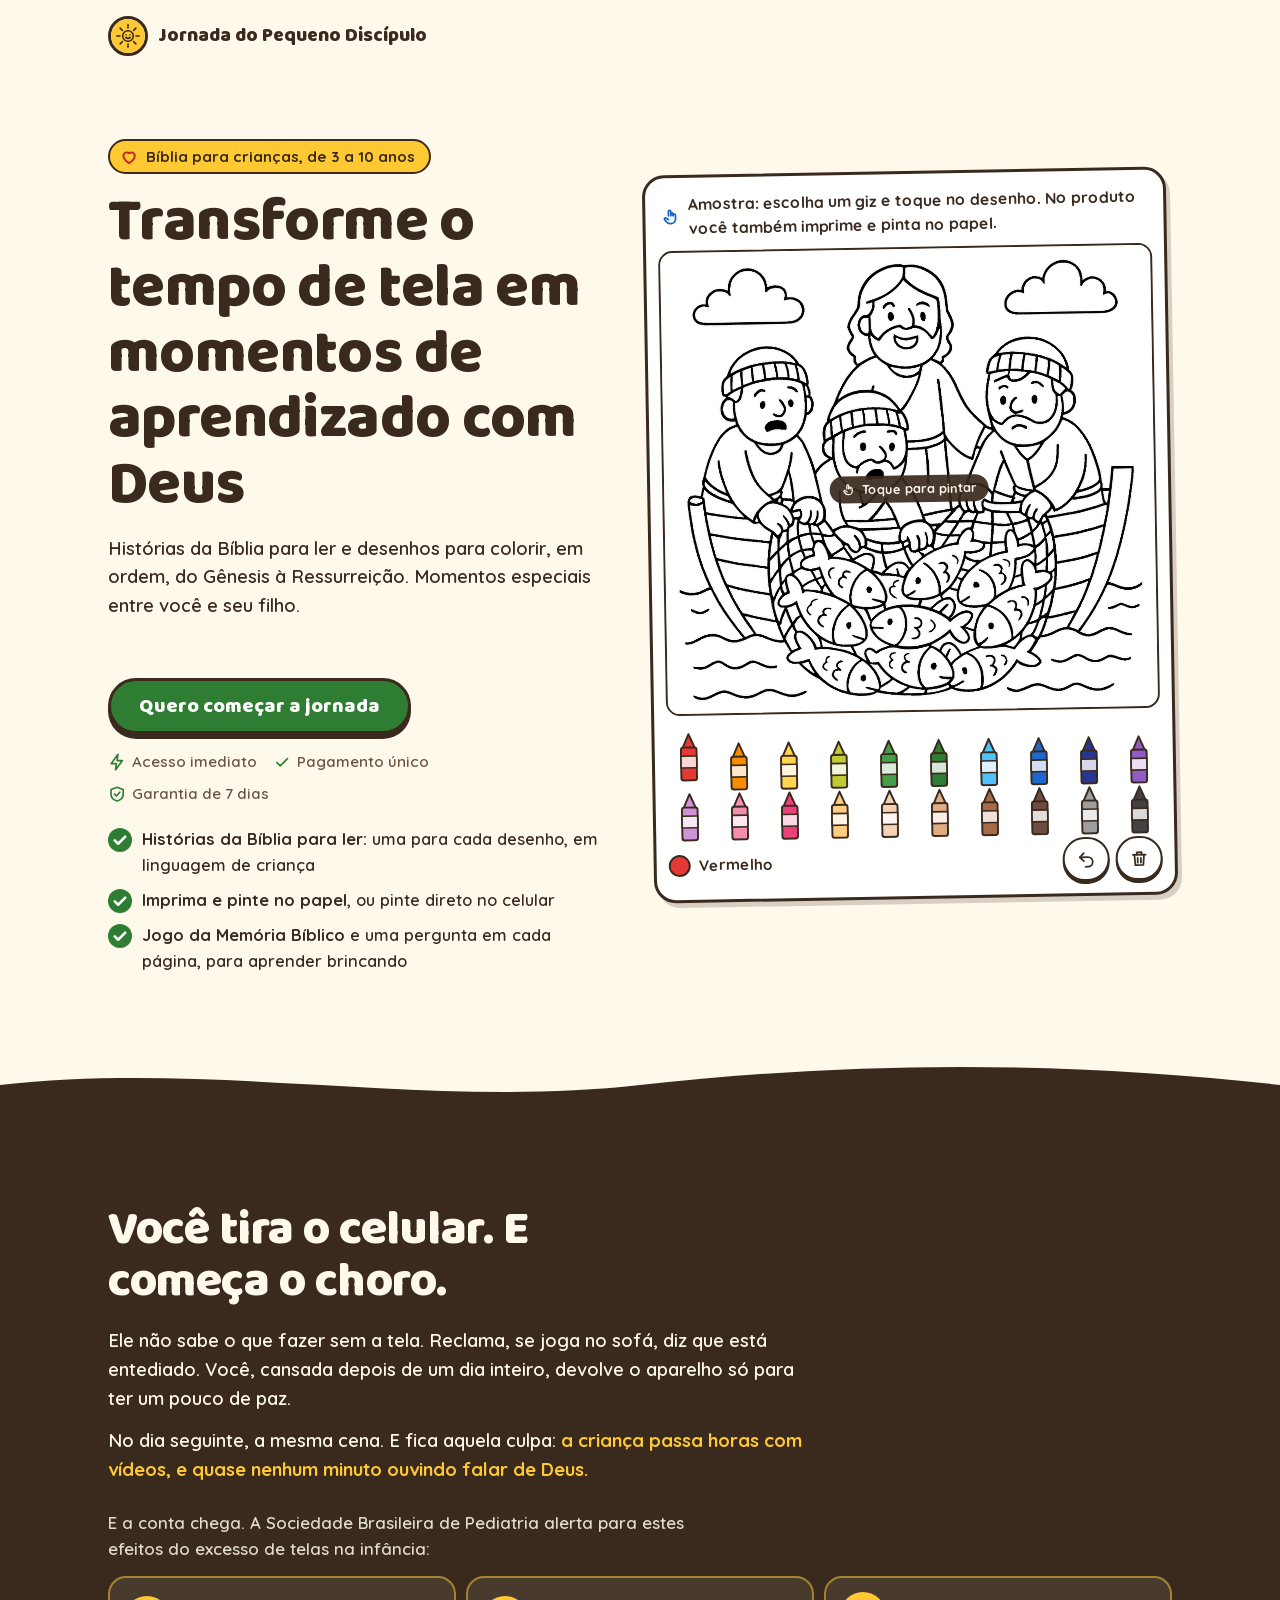
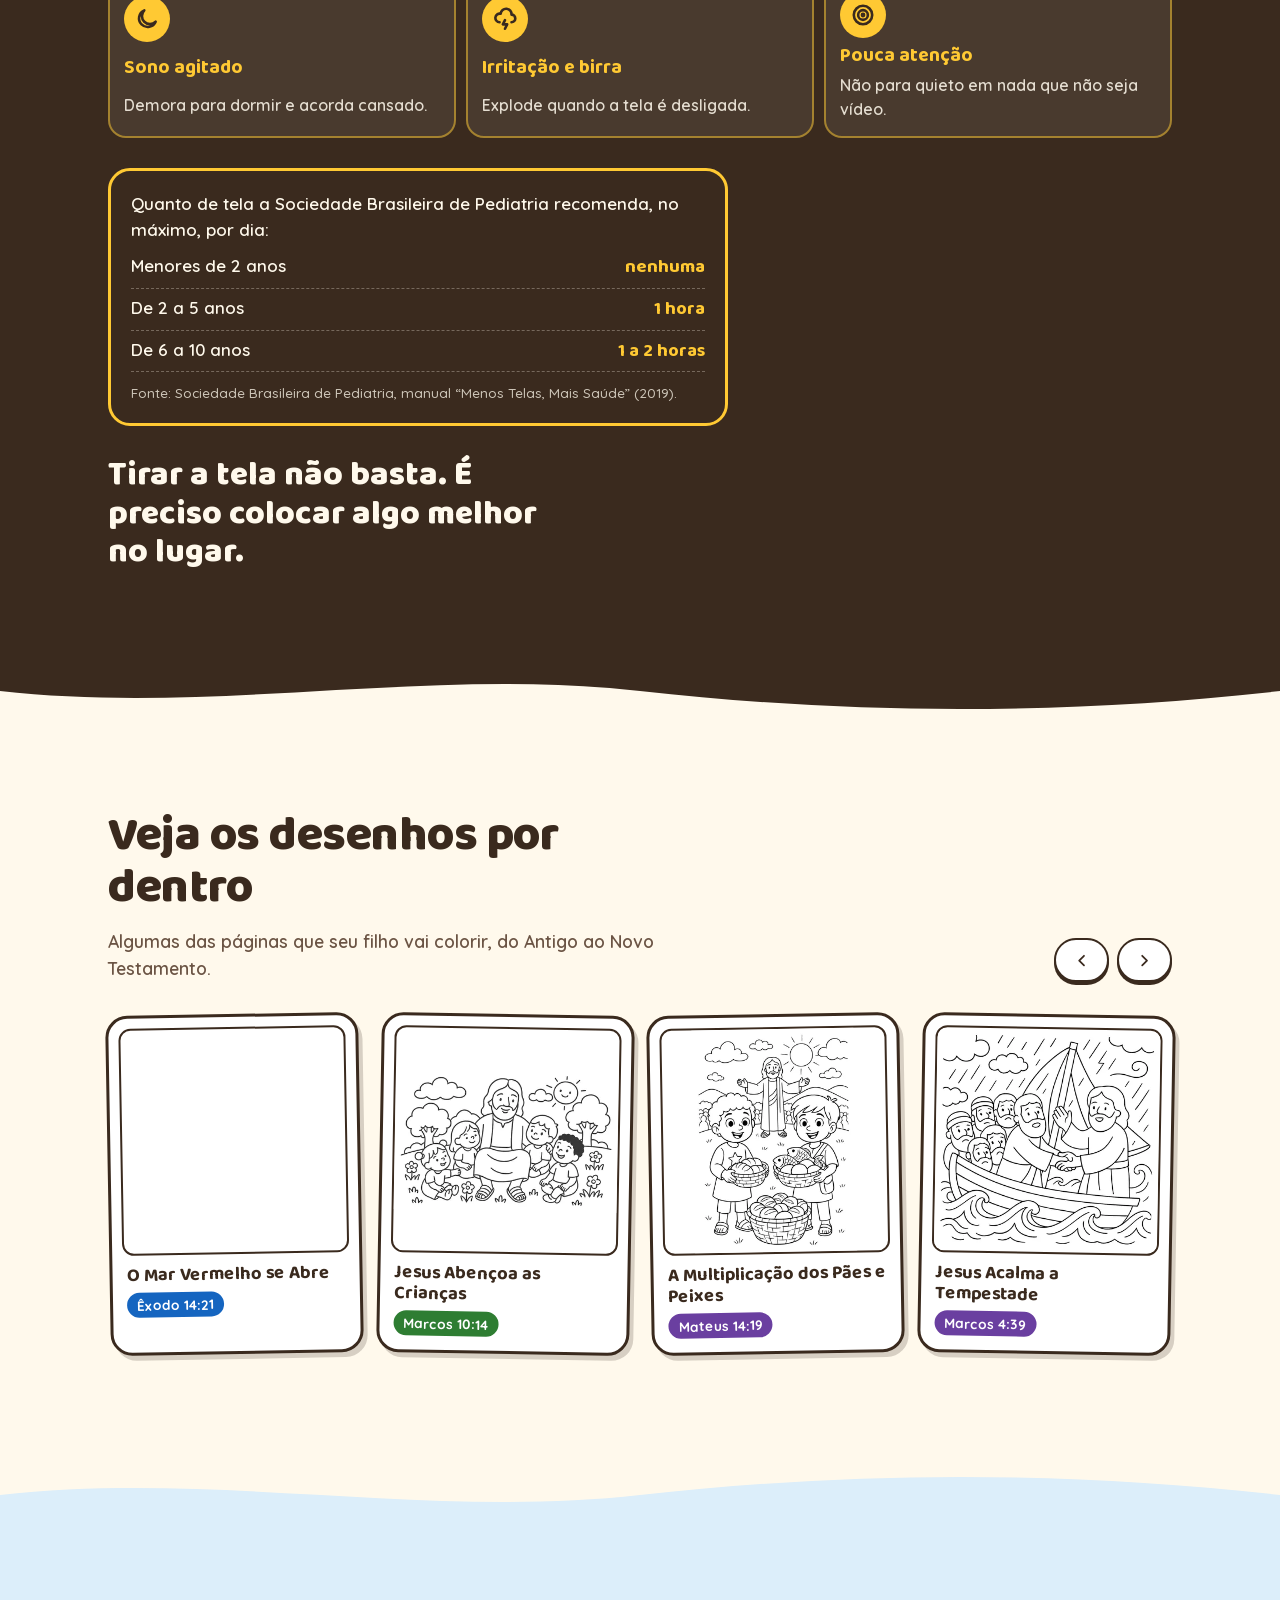
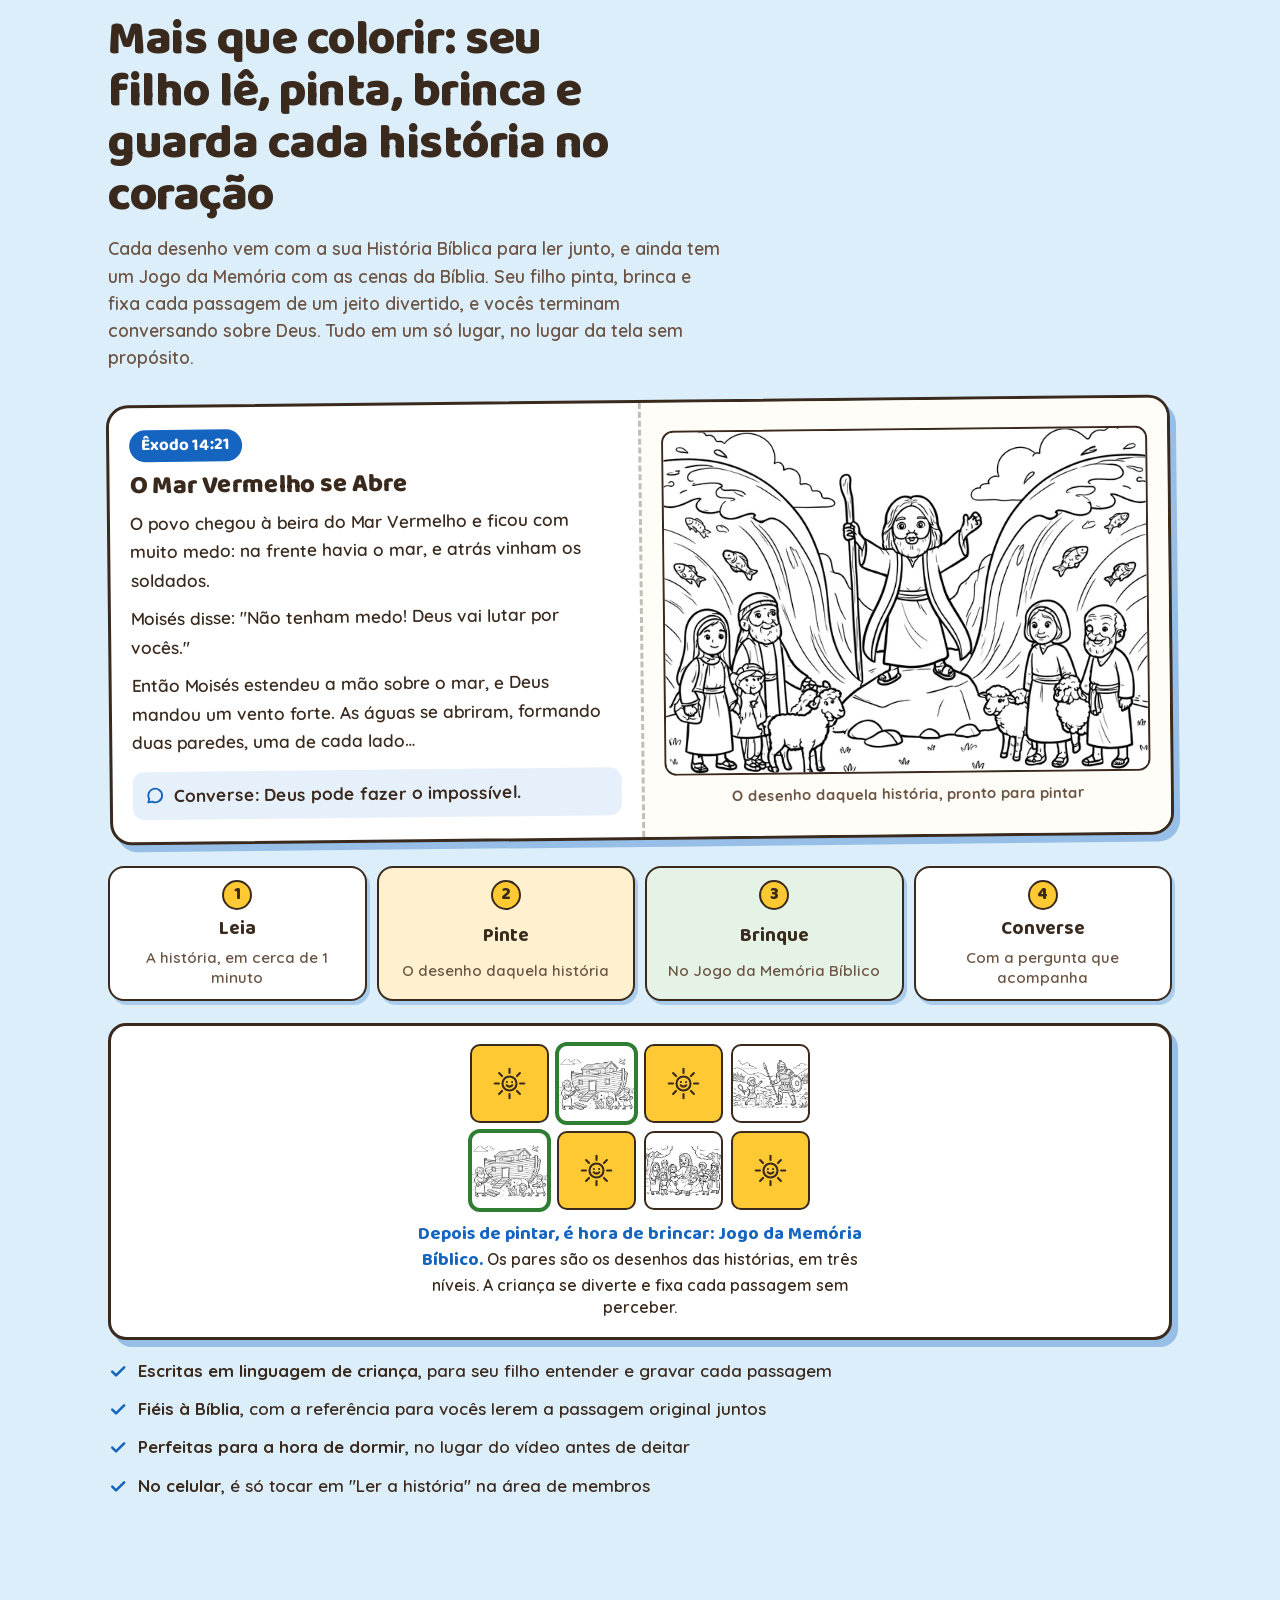
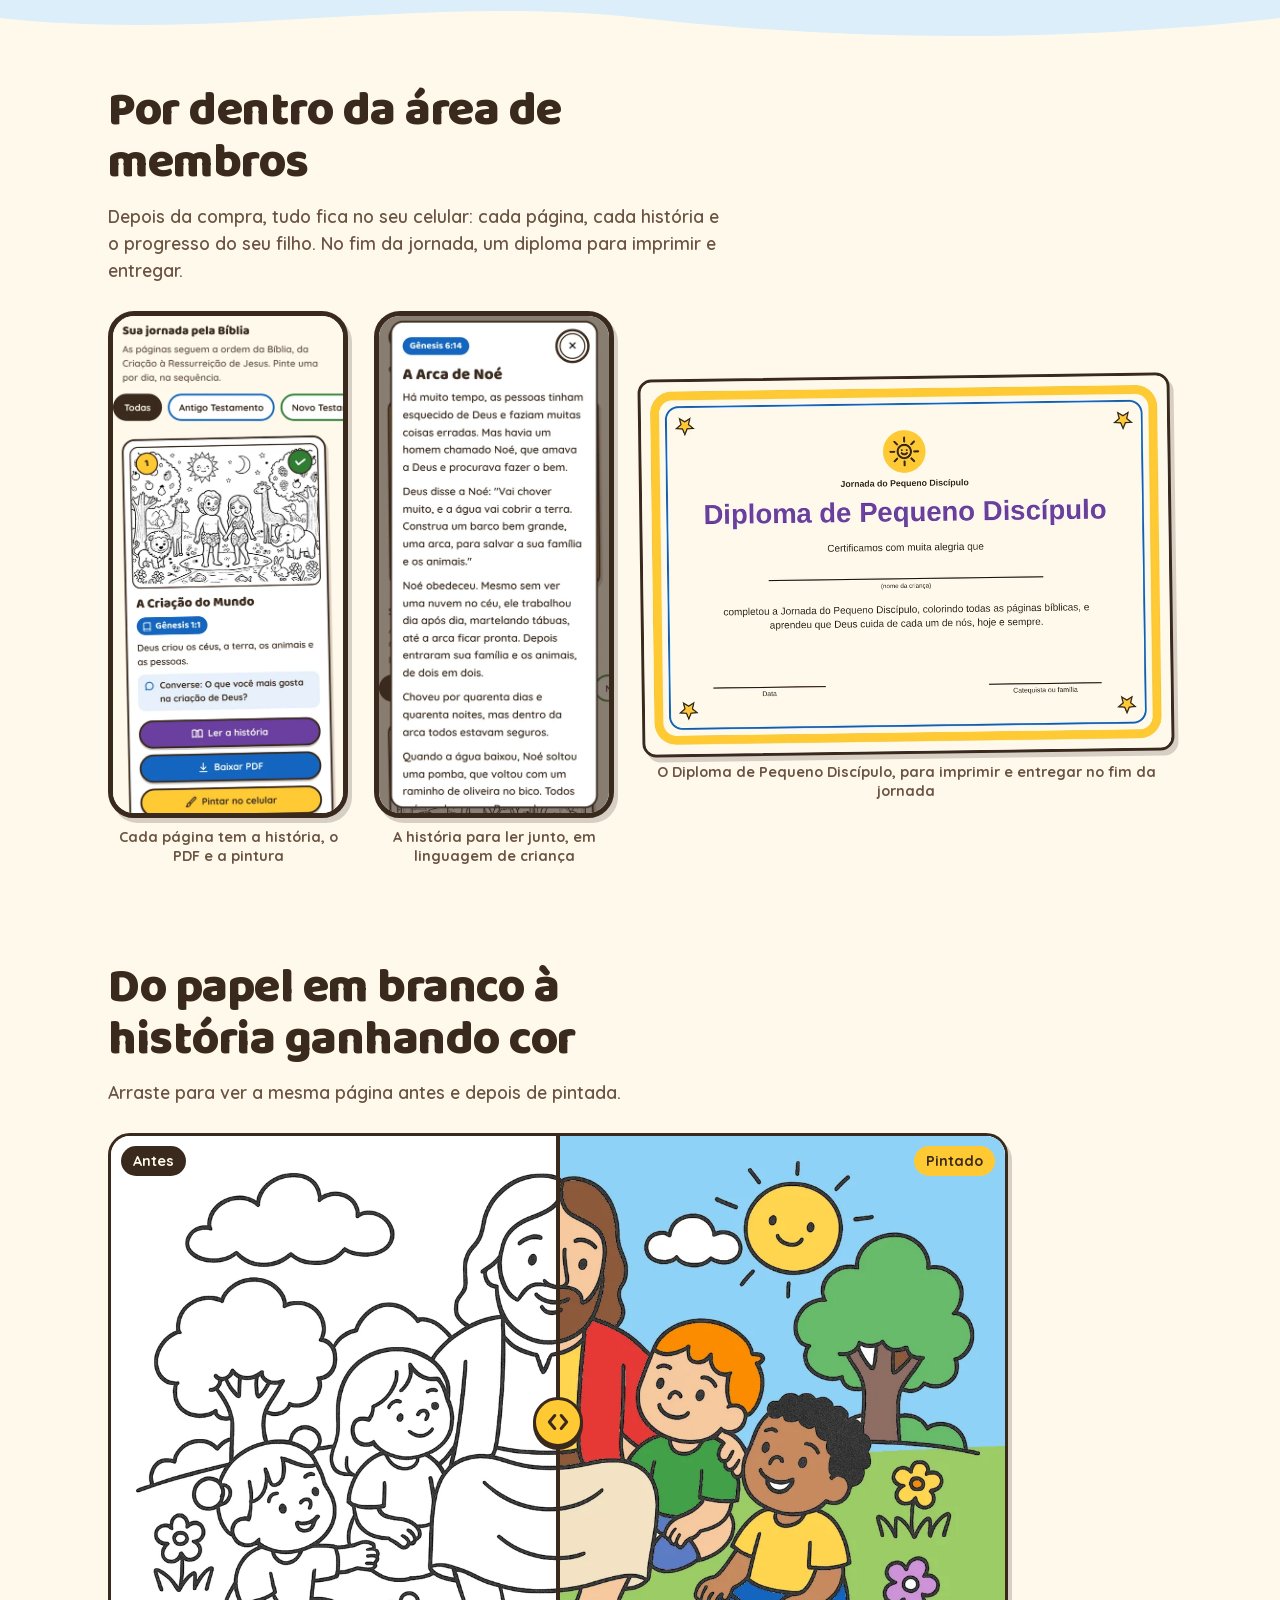
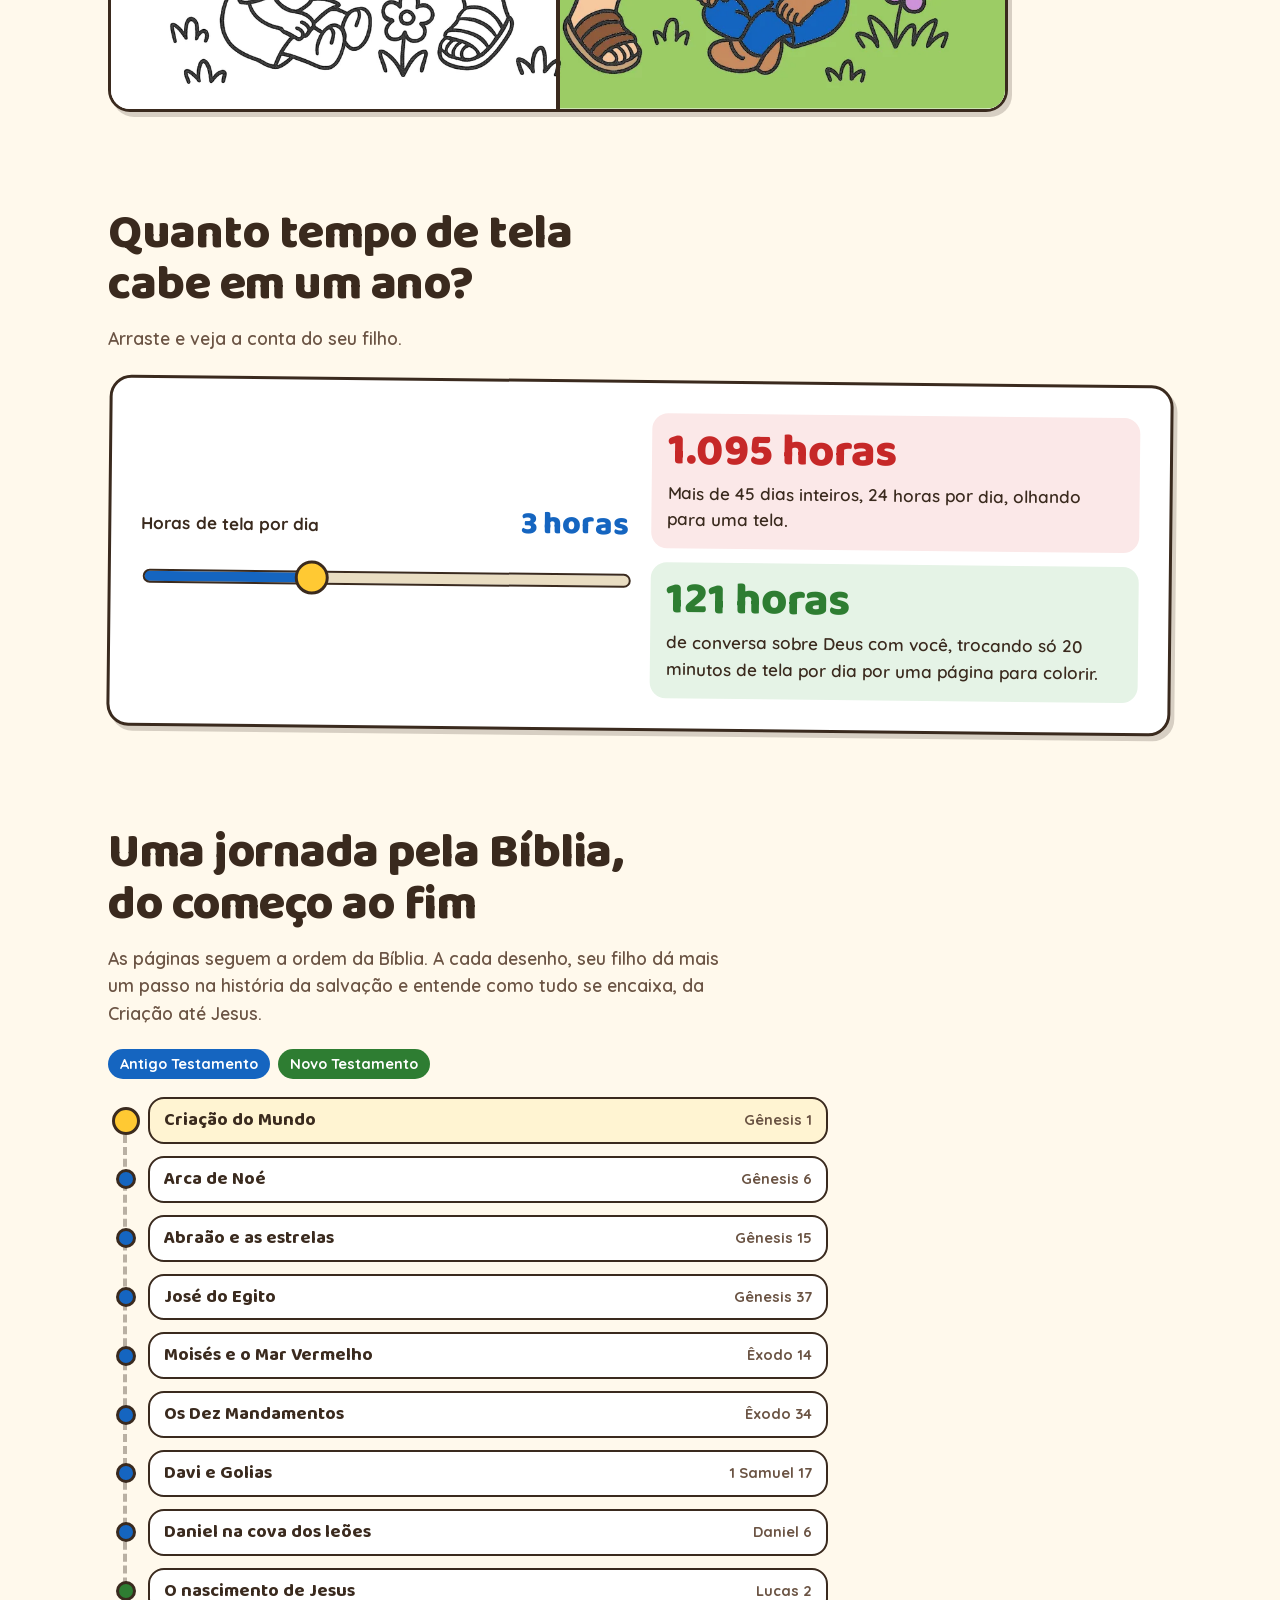
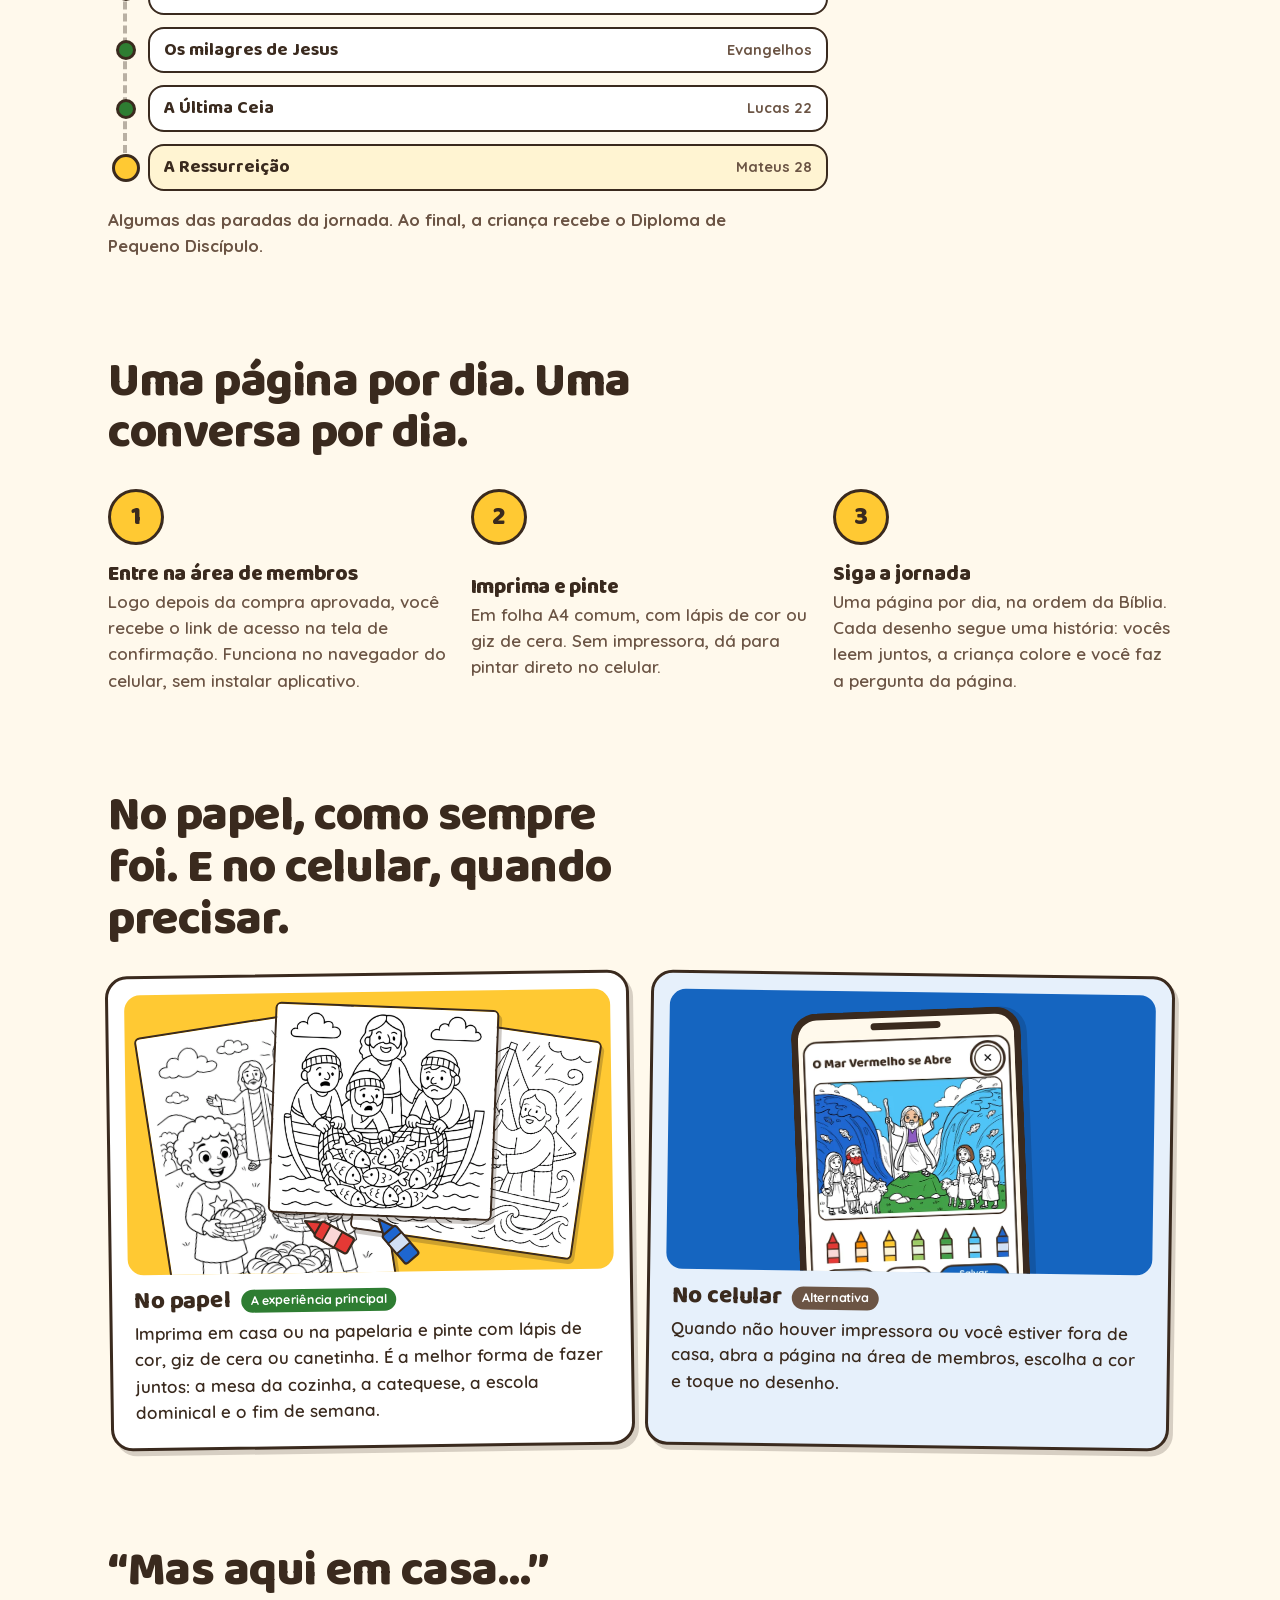
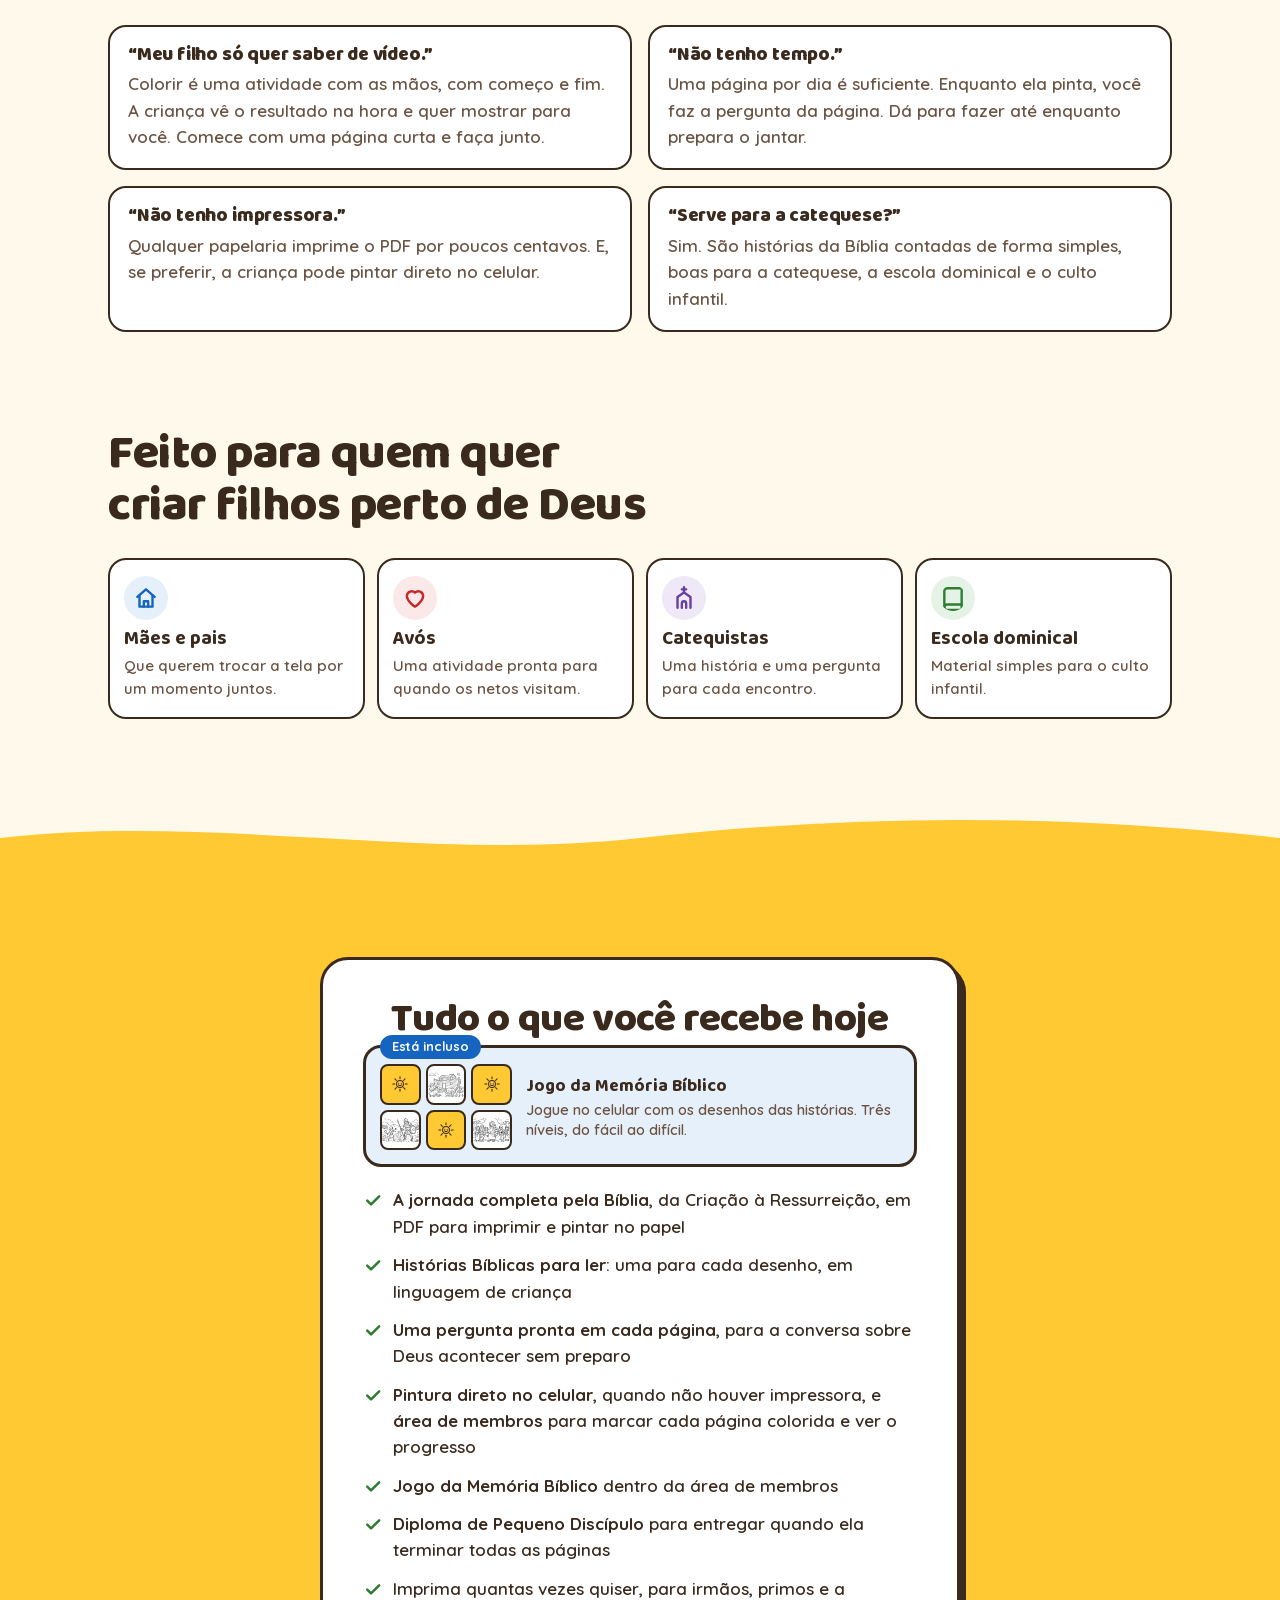
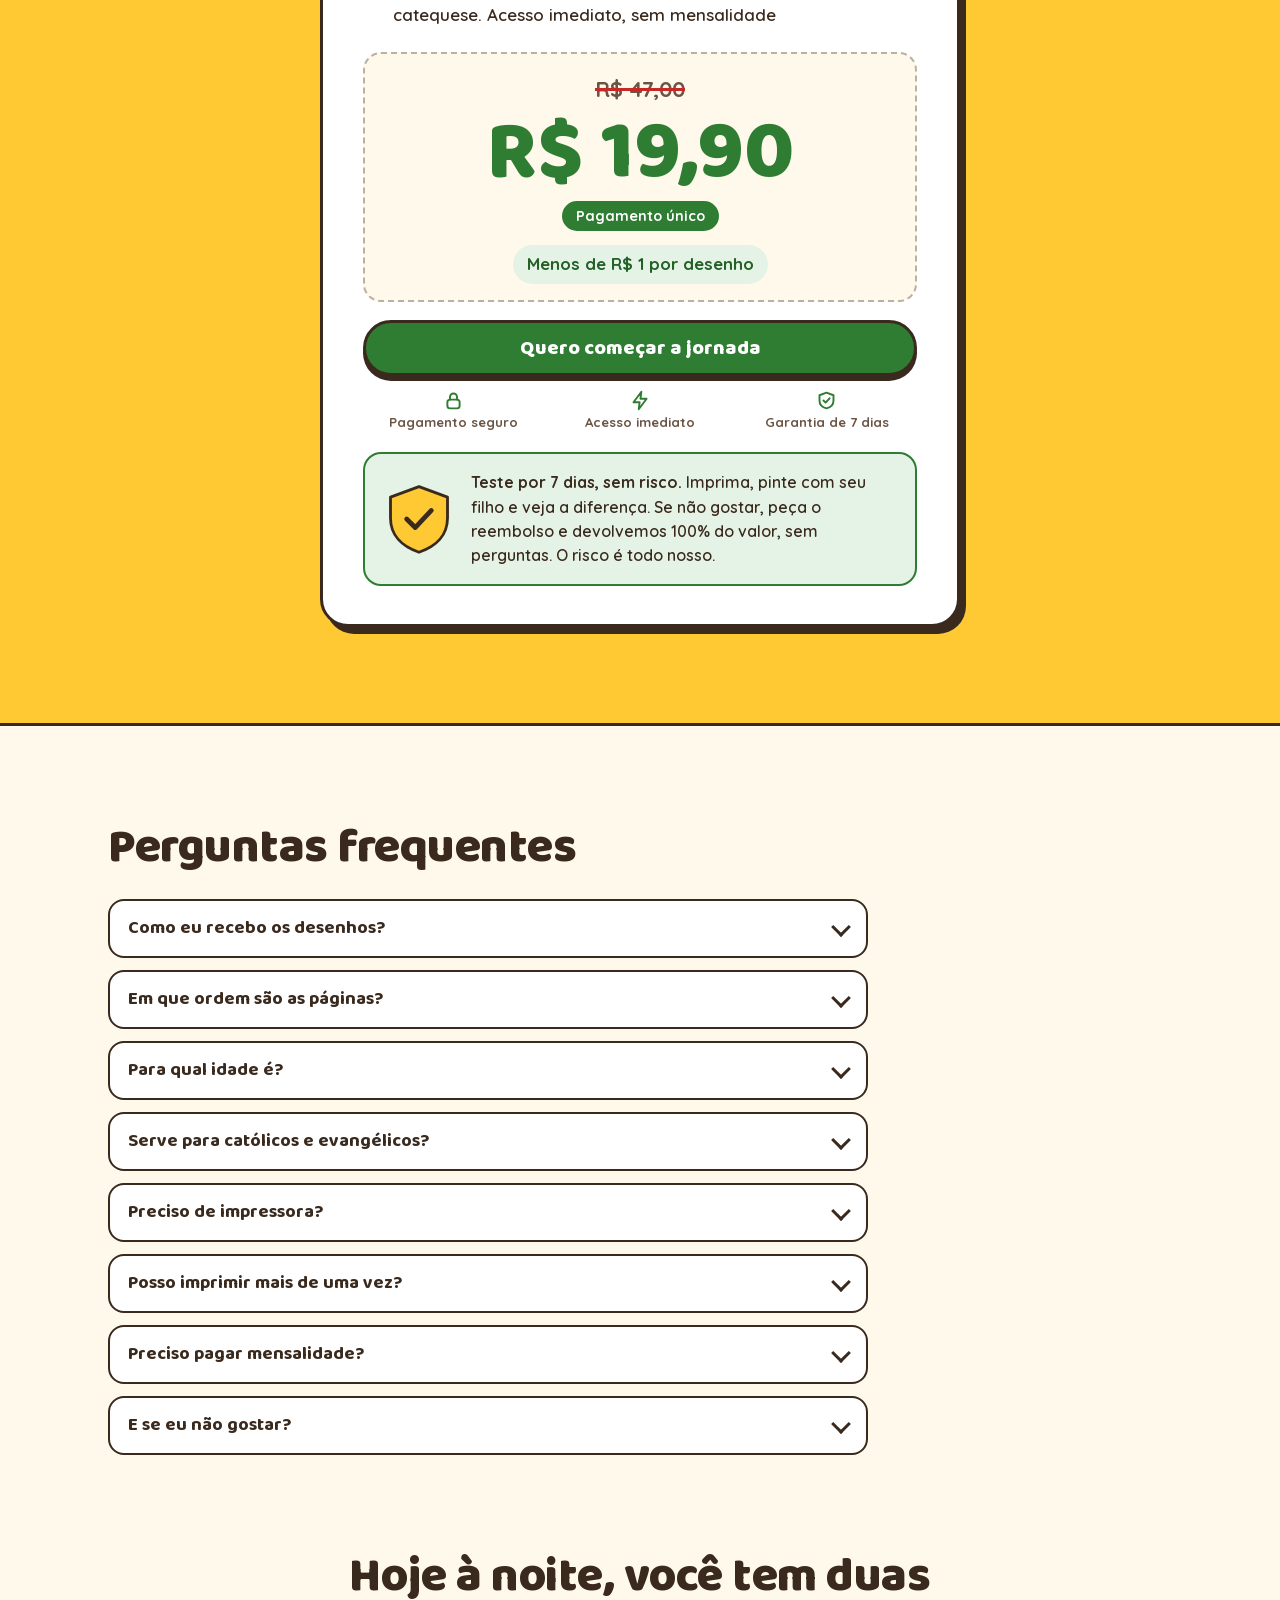
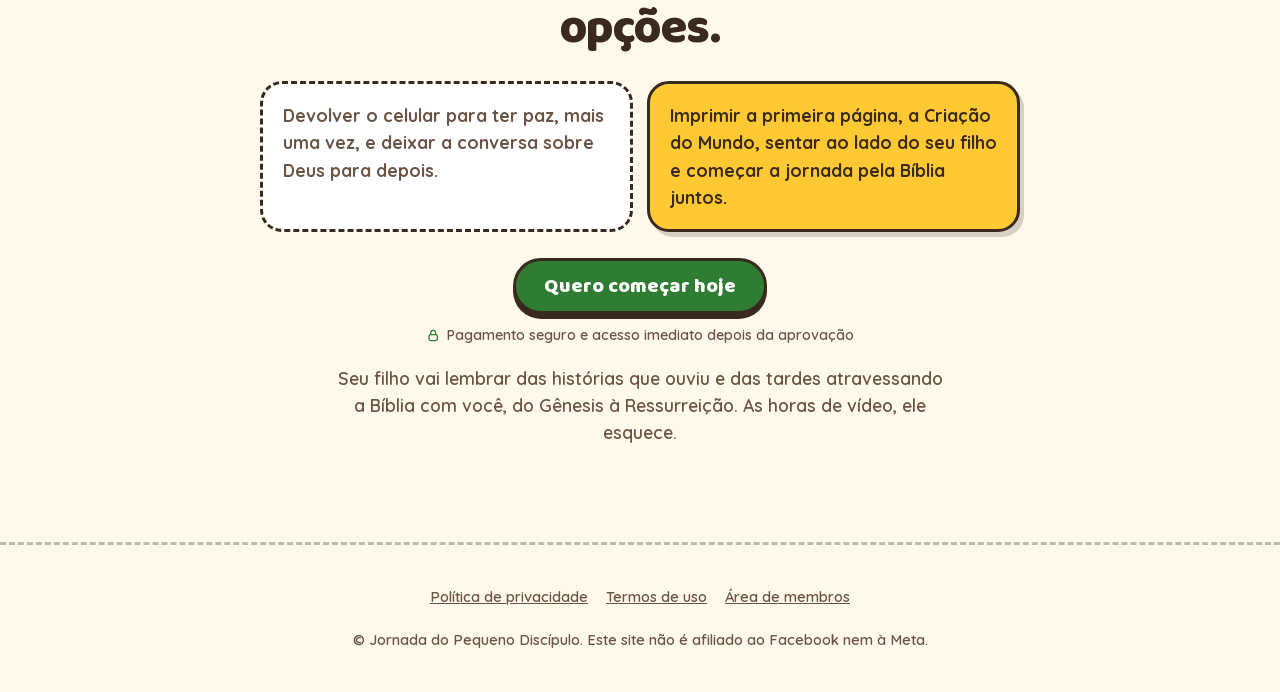
==== commit 5c5f9a6e: "Área de membros só abre após pagamento aprovado (chave assinada, sem banco de dados) Co-Authored-By:" ====
--- a/index.html
+++ b/index.html
@@ -11,8 +11,9 @@
   <meta property="og:type" content="website">
   <meta property="og:title" content="Transforme o tempo de tela em momentos de aprendizado com Deus">
   <meta property="og:description" content="Histórias da Bíblia para ler e desenhos para colorir com seu filho, da Criação à Ressurreição.">
-  <!-- TODO: quando tiver o domínio, use o endereço completo (o Facebook exige), ex.: https://seudominio.com.br/img/compartilhar.jpg -->
-  <meta property="og:image" content="img/compartilhar.jpg">
+  <!-- Se um dia trocar o domínio, atualize og:url e og:image abaixo (endereço completo). -->
+  <meta property="og:url" content="https://projetocristao-dusky.vercel.app/">
+  <meta property="og:image" content="https://projetocristao-dusky.vercel.app/img/compartilhar.jpg">
   <meta property="og:image:width" content="1200">
   <meta property="og:image:height" content="630">
   <meta property="og:site_name" content="Jornada do Pequeno Discípulo">
@@ -313,7 +314,7 @@
         <h2 class="secao__titulo" id="como-titulo">Uma página por dia. Uma conversa por dia.</h2>
         <ol class="limpa passos">
           <li class="passo"><span class="passo__num" aria-hidden="true">1</span>
-            <div><h3>Entre na área de membros</h3><p>Logo depois da compra, você recebe o acesso por e-mail. Funciona no navegador do celular, sem instalar aplicativo.</p></div></li>
+            <div><h3>Entre na área de membros</h3><p>Logo depois da compra aprovada, você recebe o link de acesso na tela de confirmação. Funciona no navegador do celular, sem instalar aplicativo.</p></div></li>
           <li class="passo"><span class="passo__num" aria-hidden="true">2</span>
             <div><h3>Imprima e pinte</h3><p>Em folha A4 comum, com lápis de cor ou giz de cera. Sem impressora, dá para pintar direto no celular.</p></div></li>
           <li class="passo"><span class="passo__num" aria-hidden="true">3</span>
@@ -454,7 +455,7 @@
         <h2 class="secao__titulo" id="faq-titulo">Perguntas frequentes</h2>
         <div class="faq">
           <details><summary>Como eu recebo os desenhos?</summary>
-            <p>Assim que o pagamento é aprovado, você recebe por e-mail o acesso à área de membros. Lá estão todos os PDFs para baixar no celular ou no computador.</p></details>
+            <p>Assim que o pagamento é aprovado, o link de acesso à área de membros aparece na tela de confirmação. Lá estão todos os PDFs para baixar no celular ou no computador.</p></details>
           <details><summary>Em que ordem são as páginas?</summary>
             <p>Na ordem da Bíblia. A primeira é a Criação do Mundo, depois vêm Noé, Abraão, José, Moisés, os juízes, os reis e os profetas, e então a vida de Jesus, até a Ressurreição. Assim a criança aprende a história da salvação do começo ao fim.</p></details>
           <details><summary>Para qual idade é?</summary>
@@ -486,7 +487,7 @@
           </div>
         </div>
         <a class="btn btn--comprar" href="#oferta" data-checkout>Quero começar hoje</a>
-        <p class="cta-nota"><svg class="icone"><use href="#i-cadeado"/></svg>Pagamento seguro e acesso imediato por e-mail</p>
+        <p class="cta-nota"><svg class="icone"><use href="#i-cadeado"/></svg>Pagamento seguro e acesso imediato depois da aprovação</p>
         <p class="secao__intro">Seu filho vai lembrar das histórias que ouviu e das tardes atravessando a Bíblia com você, do Gênesis à Ressurreição. As horas de vídeo, ele esquece.</p>
       </div>
     </section>
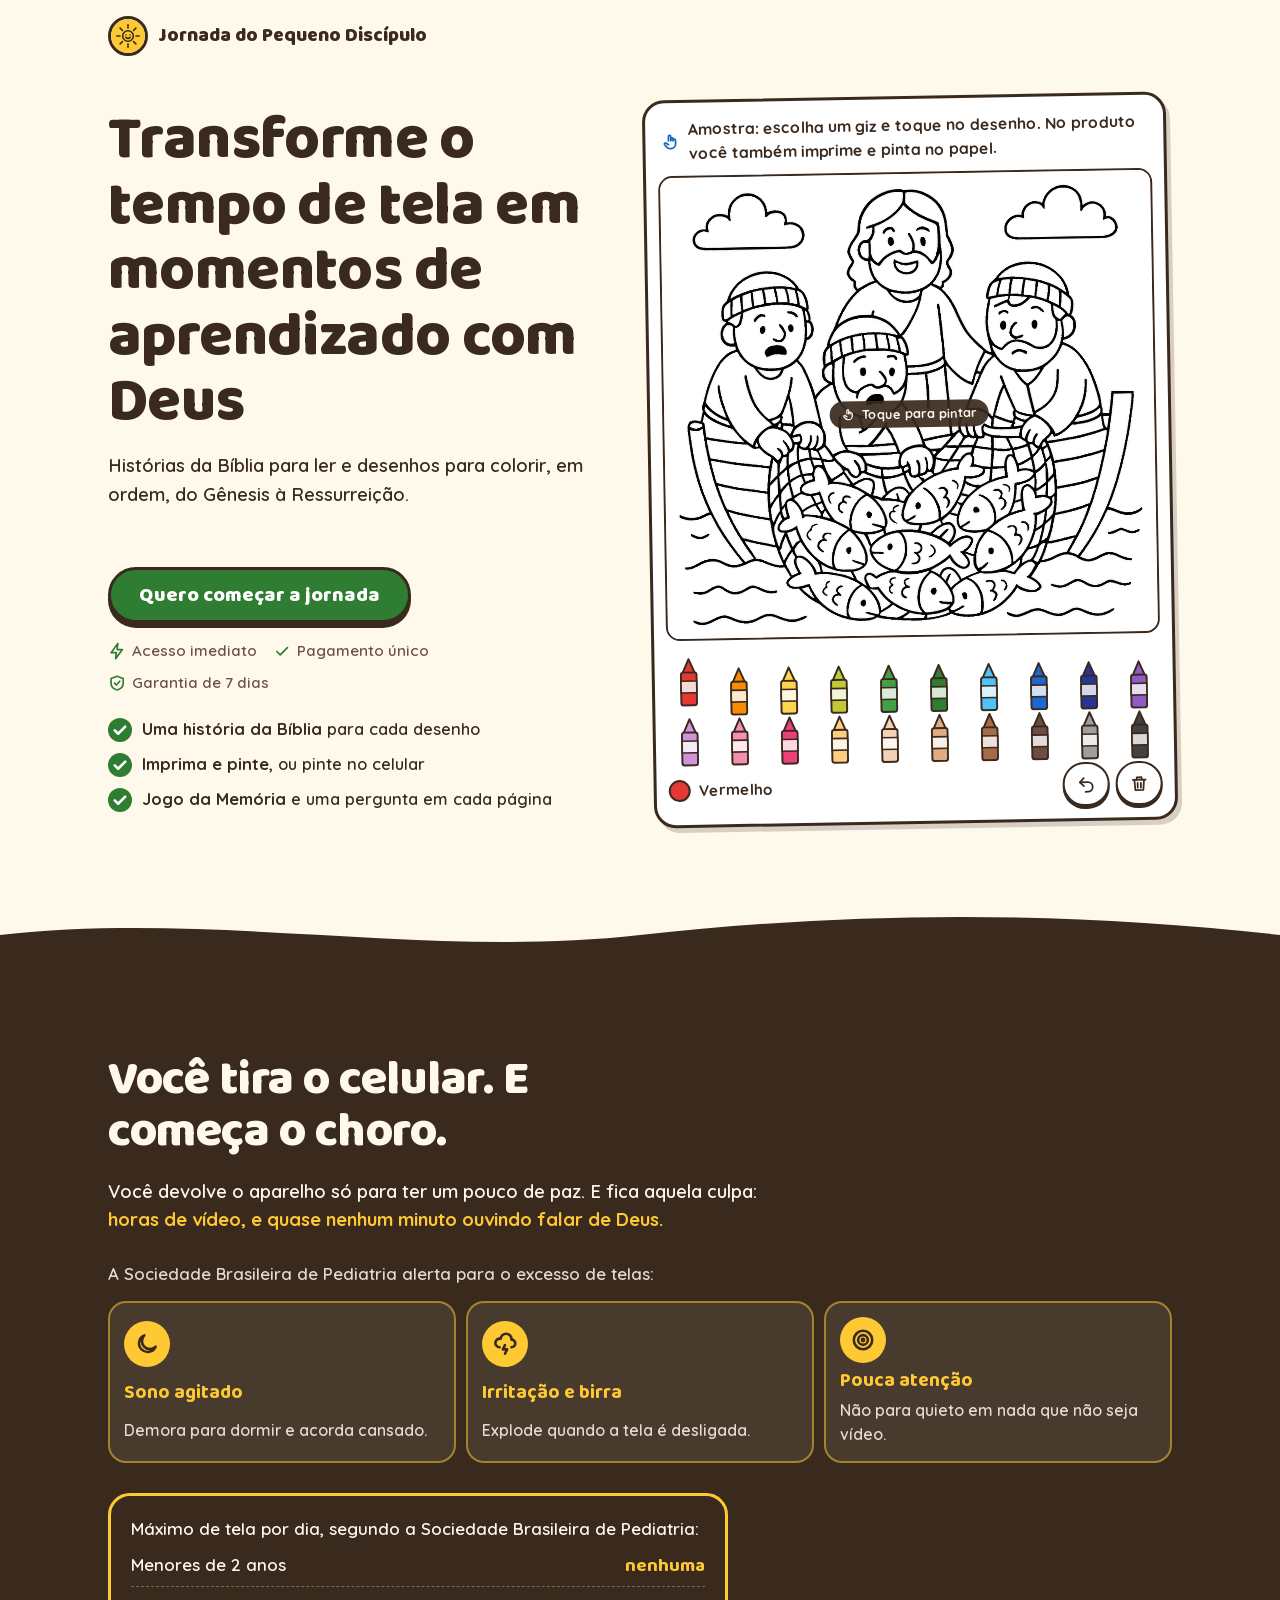
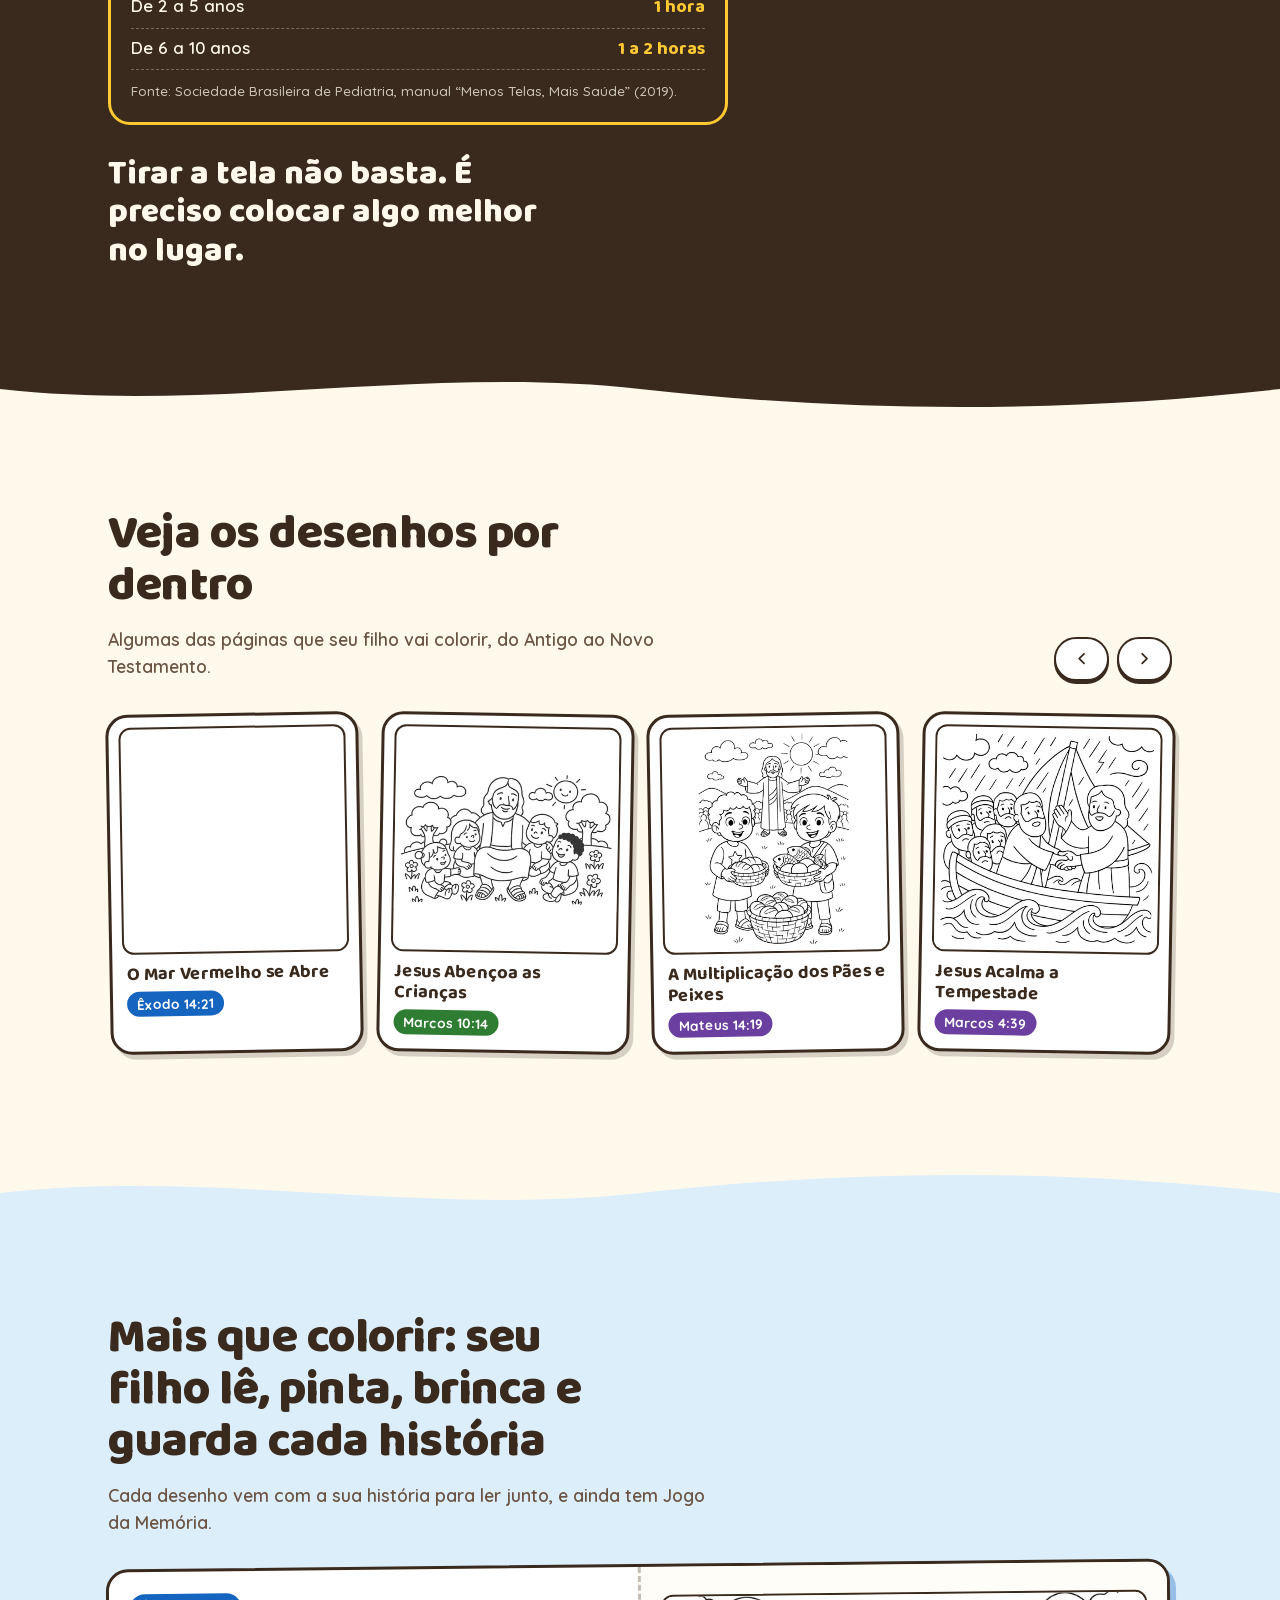
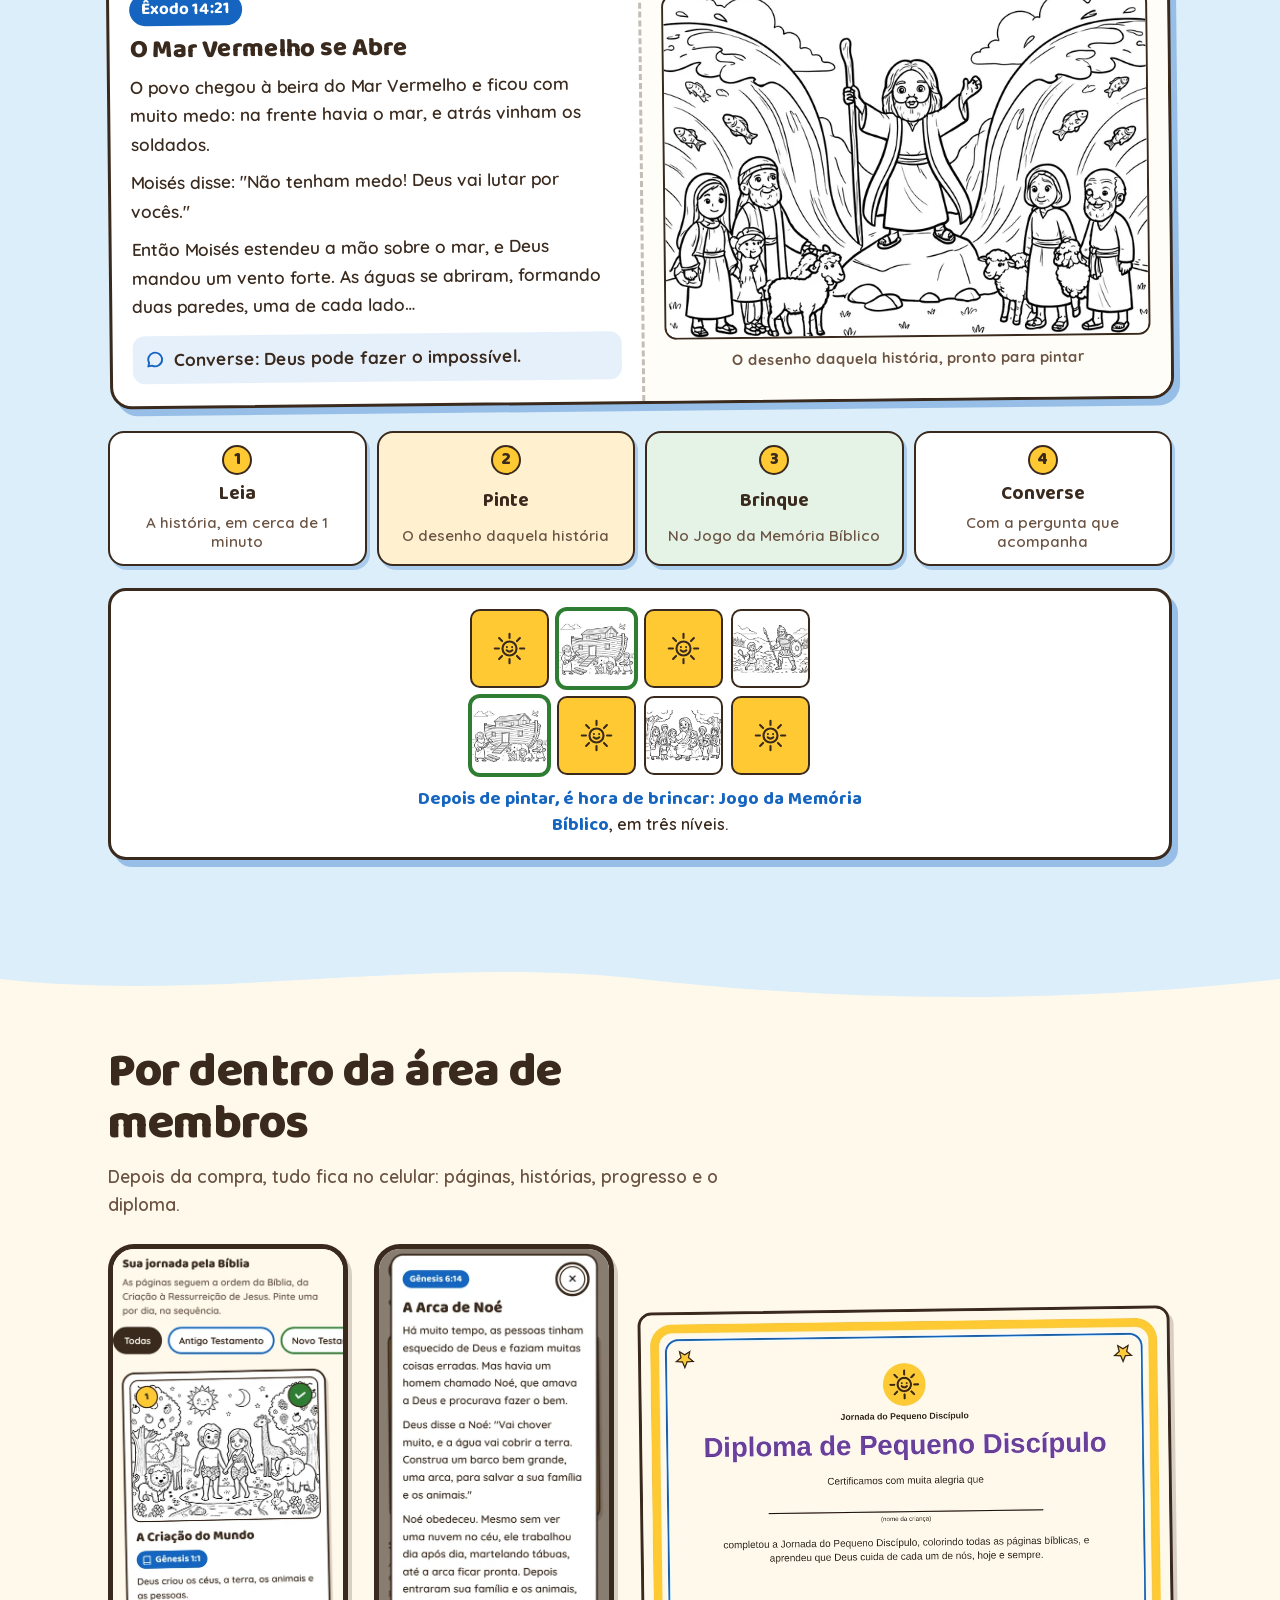
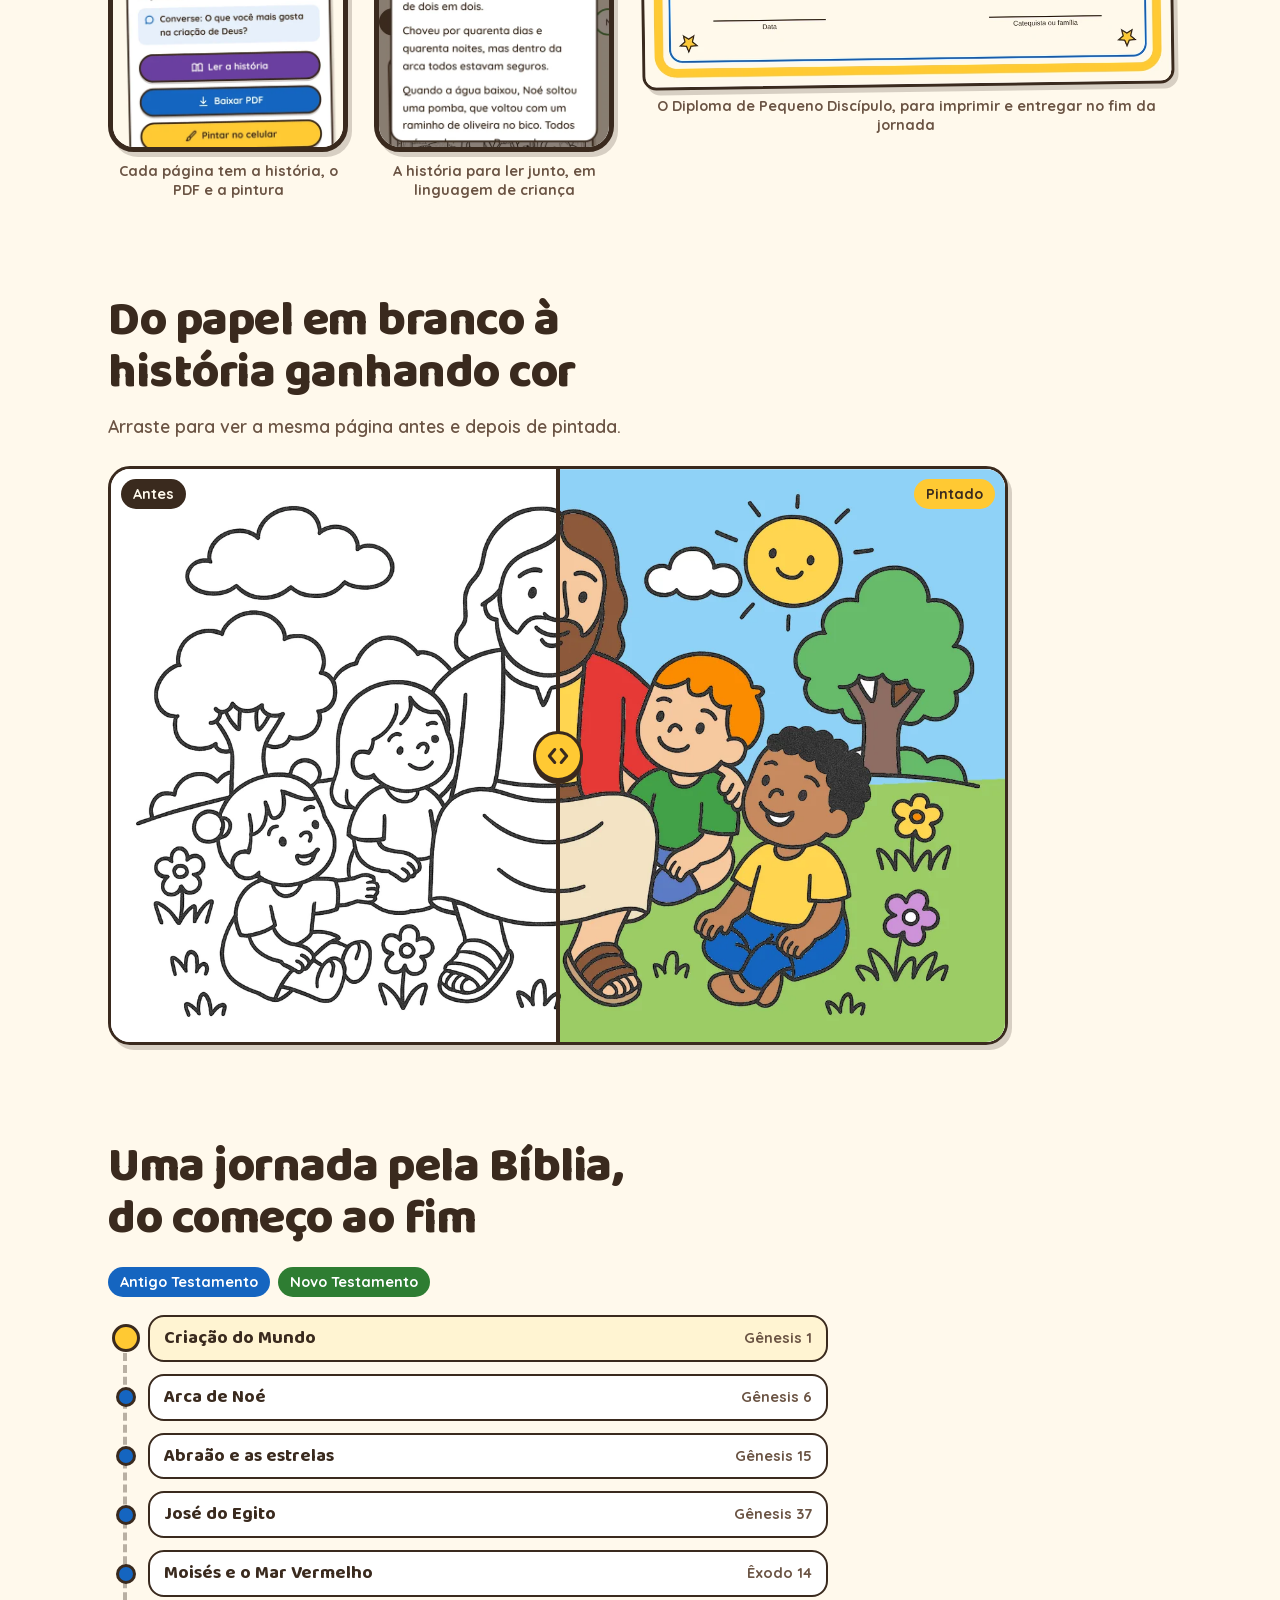
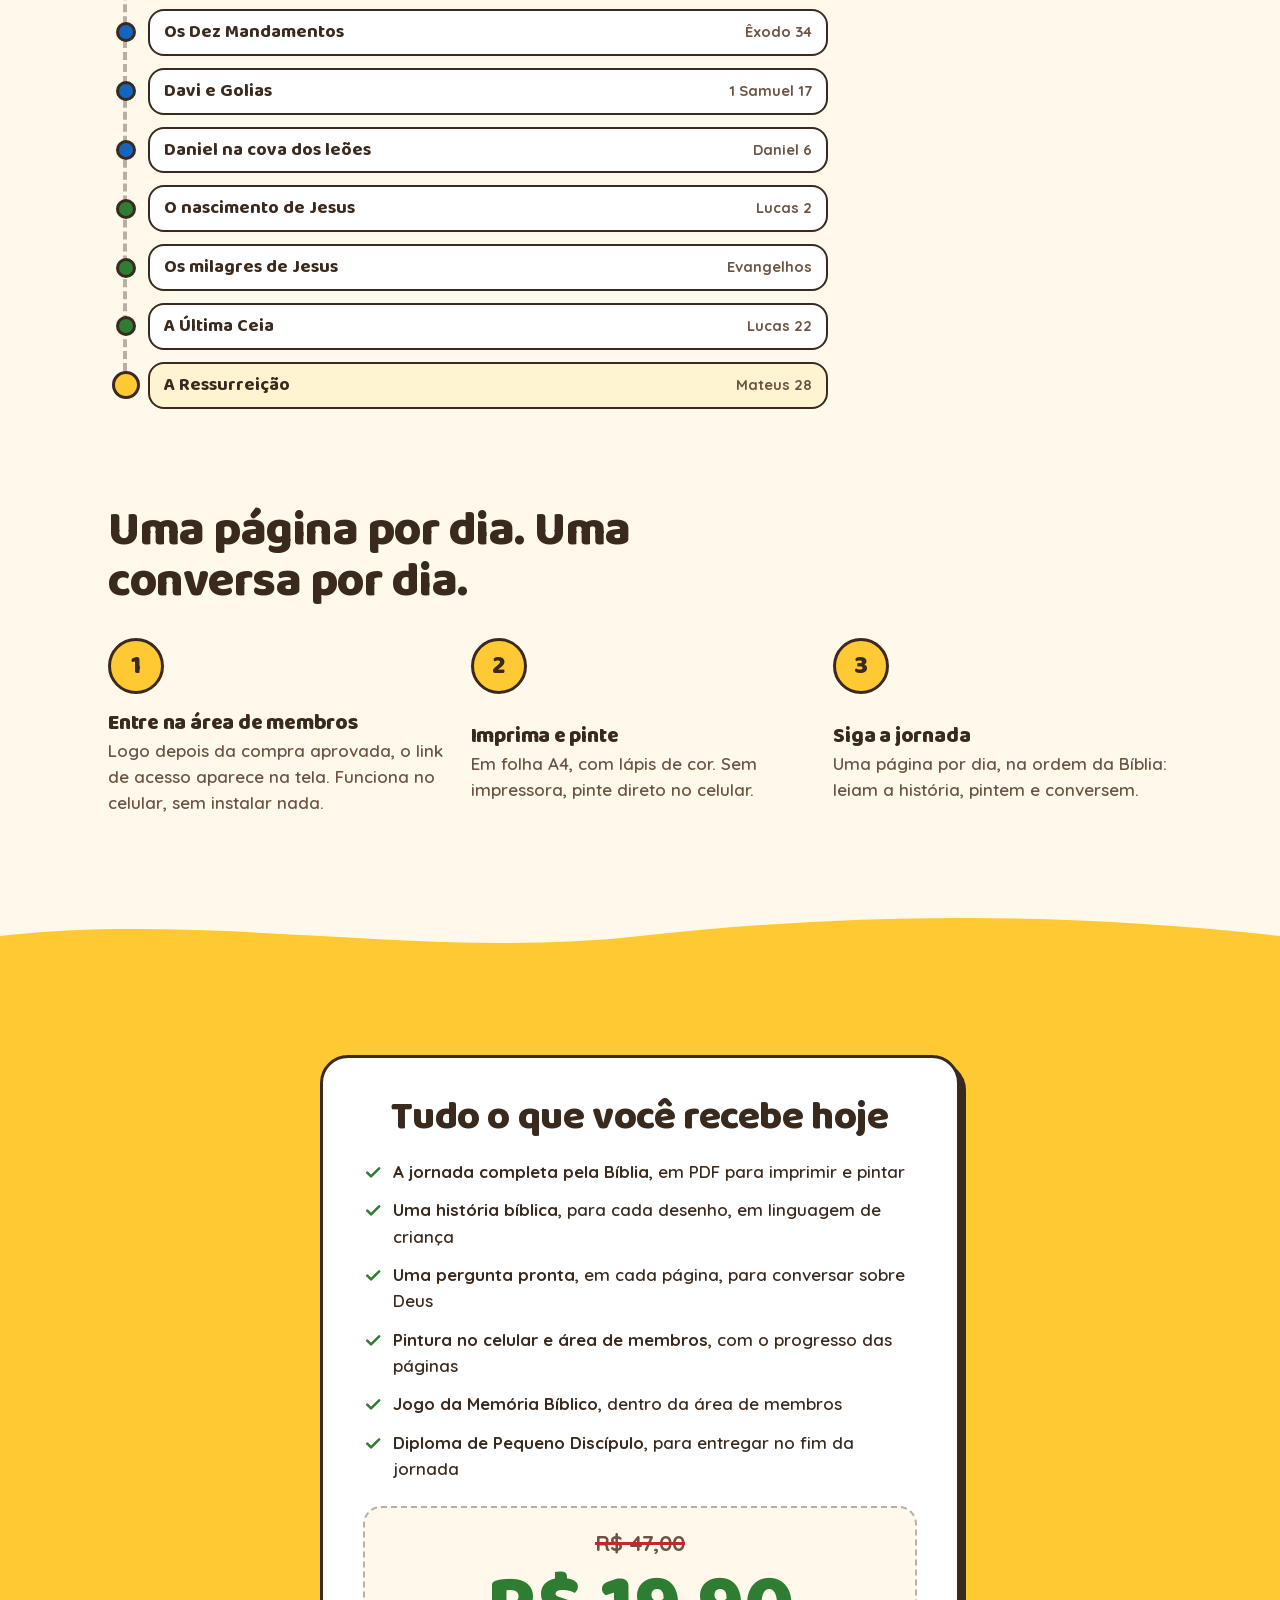
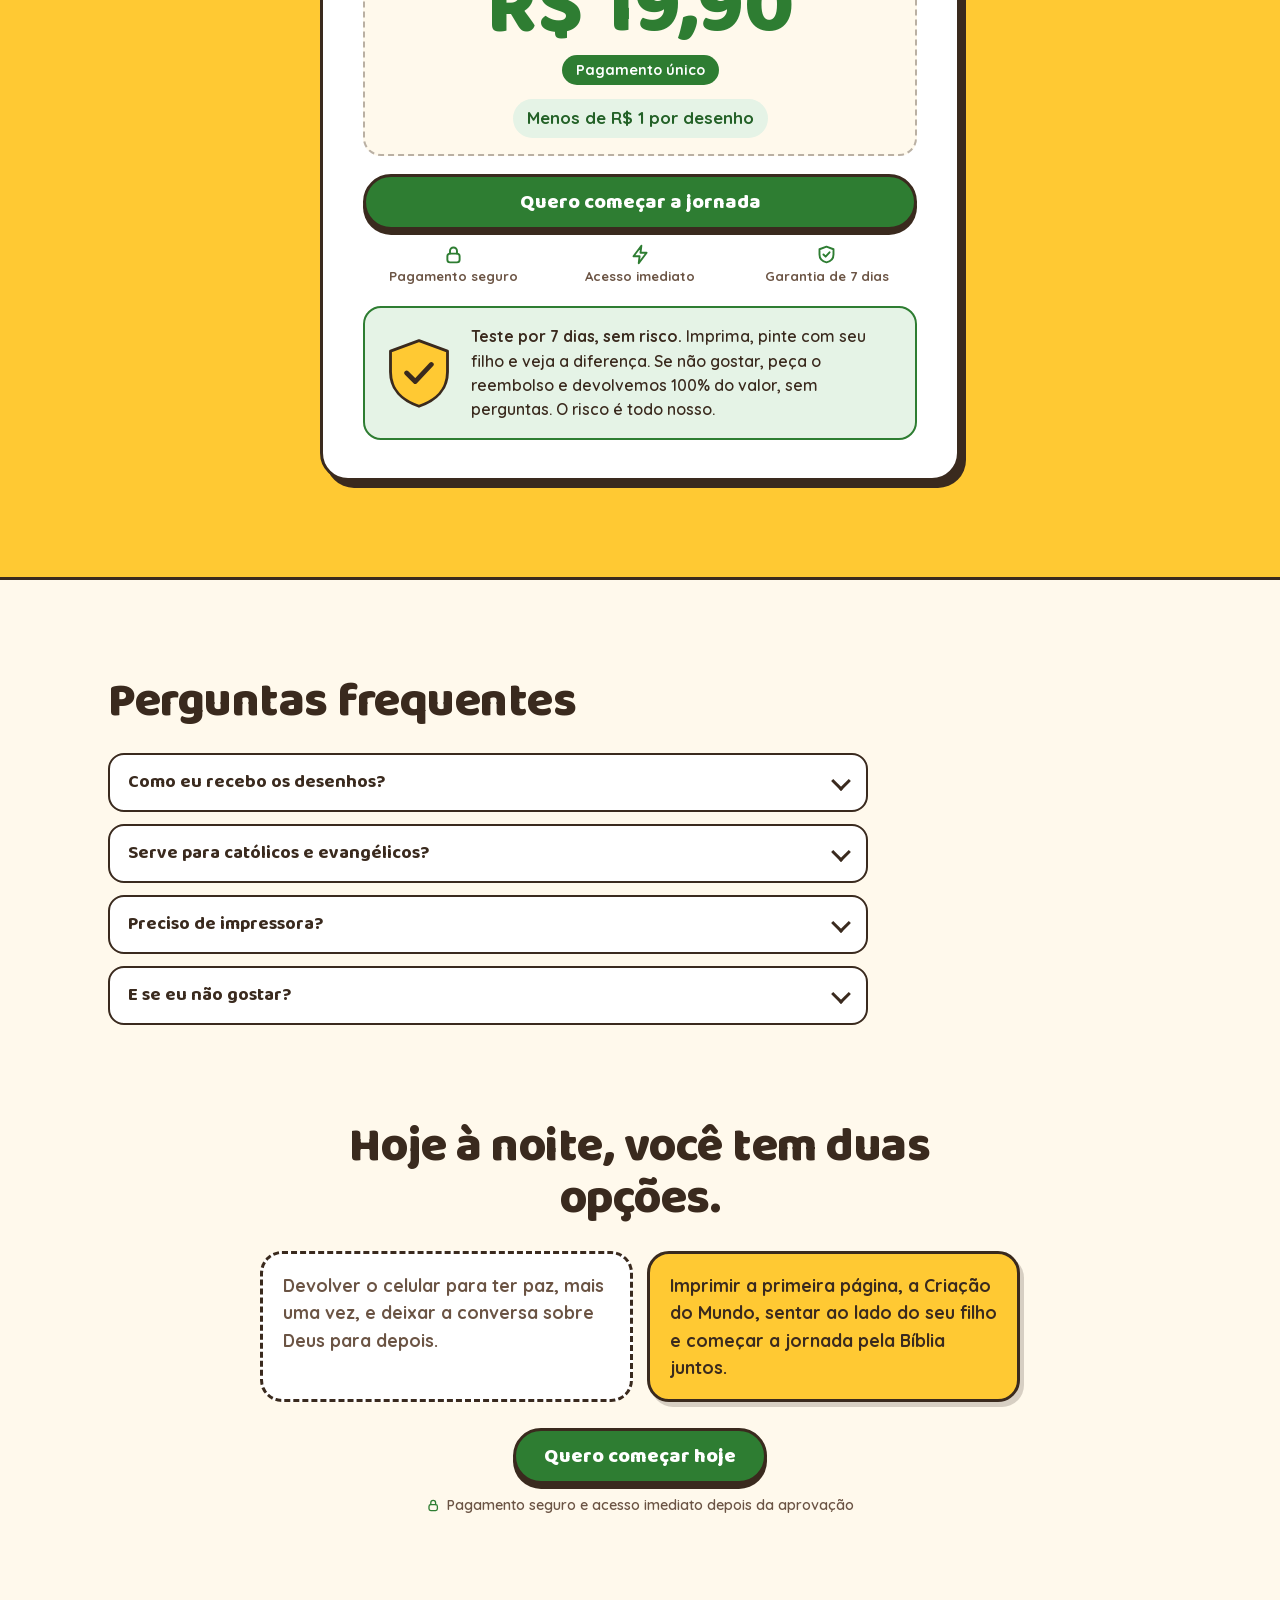
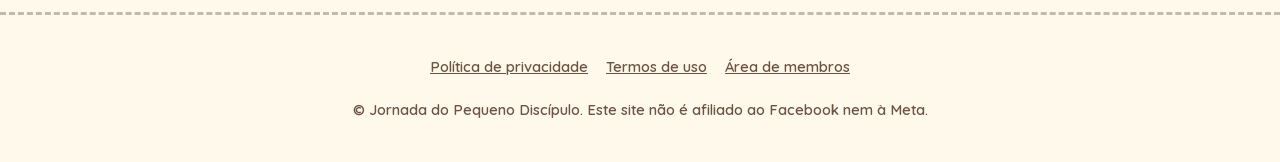
==== commit ad8a660b: "Versão enxuta da página de vendas (menos texto) e cópia da versão anterior em index-antigo.html Co-A" ====
--- a/index.html
+++ b/index.html
@@ -65,9 +65,8 @@
     <section class="hero">
       <div class="container hero__grade">
         <div class="hero__texto">
-          <p class="hero__gancho"><svg class="icone"><use href="#i-coracao"/></svg>Bíblia para crianças, de 3 a 10 anos</p>
           <h1>Transforme o tempo de tela em momentos de aprendizado com Deus</h1>
-          <p class="hero__sub">Histórias da Bíblia para ler e desenhos para colorir, em ordem, do Gênesis à Ressurreição. Momentos especiais entre você e seu filho.</p>
+          <p class="hero__sub">Histórias da Bíblia para ler e desenhos para colorir, em ordem, do Gênesis à Ressurreição.</p>
           <div class="hero__cta" id="hero-cta">
             <a class="btn btn--comprar" href="#oferta">Quero começar a jornada</a>
             <ul class="limpa garantias-curtas">
@@ -83,9 +82,9 @@
             <svg class="hero__giz -dois" viewBox="0 0 34 64"><path d="M9 21 17 3l8 18z" fill="#FFC933" stroke="#3A2A1E" stroke-width="2.5" stroke-linejoin="round"/><rect x="7" y="20" width="20" height="42" rx="3" fill="#FFC933" stroke="#3A2A1E" stroke-width="2.5"/><rect x="7" y="31" width="20" height="15" fill="#fff" fill-opacity=".8" stroke="#3A2A1E" stroke-width="2"/></svg>
           </figure>
           <ul class="limpa hero__beneficios">
-            <li><svg class="icone"><use href="#i-check"/></svg><span><b>Histórias da Bíblia para ler:</b> uma para cada desenho, em linguagem de criança</span></li>
-            <li><svg class="icone"><use href="#i-check"/></svg><span><b>Imprima e pinte no papel</b>, ou pinte direto no celular</span></li>
-            <li><svg class="icone"><use href="#i-check"/></svg><span><b>Jogo da Memória Bíblico</b> e uma pergunta em cada página, para aprender brincando</span></li>
+            <li><svg class="icone"><use href="#i-check"/></svg><span><b>Uma história da Bíblia</b> para cada desenho</span></li>
+            <li><svg class="icone"><use href="#i-check"/></svg><span><b>Imprima e pinte</b>, ou pinte no celular</span></li>
+            <li><svg class="icone"><use href="#i-check"/></svg><span><b>Jogo da Memória</b> e uma pergunta em cada página</span></li>
           </ul>
         </div>
 
@@ -119,17 +118,16 @@
       <div class="container">
         <h2 class="secao__titulo" id="cena-titulo">Você tira o celular. E começa o choro.</h2>
         <div class="cena__texto">
-          <p>Ele não sabe o que fazer sem a tela. Reclama, se joga no sofá, diz que está entediado. Você, cansada depois de um dia inteiro, devolve o aparelho só para ter um pouco de paz.</p>
-          <p>No dia seguinte, a mesma cena. E fica aquela culpa: <strong>a criança passa horas com vídeos, e quase nenhum minuto ouvindo falar de Deus.</strong></p>
-        </div>
-        <p class="cena__alerta">E a conta chega. A Sociedade Brasileira de Pediatria alerta para estes efeitos do excesso de telas na infância:</p>
+          <p>Você devolve o aparelho só para ter um pouco de paz. E fica aquela culpa: <strong>horas de vídeo, e quase nenhum minuto ouvindo falar de Deus.</strong></p>
+        </div>
+        <p class="cena__alerta">A Sociedade Brasileira de Pediatria alerta para o excesso de telas:</p>
         <ul class="limpa efeitos">
           <li><svg class="icone"><use href="#i-lua"/></svg><b>Sono agitado</b><span>Demora para dormir e acorda cansado.</span></li>
           <li><svg class="icone"><use href="#i-tempestade"/></svg><b>Irritação e birra</b><span>Explode quando a tela é desligada.</span></li>
           <li><svg class="icone"><use href="#i-alvo"/></svg><b>Pouca atenção</b><span>Não para quieto em nada que não seja vídeo.</span></li>
         </ul>
         <div class="recomendacao">
-          <p>Quanto de tela a Sociedade Brasileira de Pediatria recomenda, no máximo, por dia:</p>
+          <p>Máximo de tela por dia, segundo a Sociedade Brasileira de Pediatria:</p>
           <ul class="limpa recomendacao__lista">
             <li><span>Menores de 2 anos</span><b>nenhuma</b></li>
             <li><span>De 2 a 5 anos</span><b>1 hora</b></li>
@@ -177,8 +175,8 @@
     <div class="onda" aria-hidden="true"><svg viewBox="0 0 1440 60" preserveAspectRatio="none"><path d="M0 30 C 240 0 480 60 720 30 S 1200 0 1440 30 V60 H0 Z" fill="#DCEEFA"/></svg></div>
     <section class="secao historias" aria-labelledby="historias-titulo">
       <div class="container">
-        <h2 class="secao__titulo" id="historias-titulo">Mais que colorir: seu filho lê, pinta, brinca e guarda cada história no coração</h2>
-        <p class="secao__intro">Cada desenho vem com a sua História Bíblica para ler junto, e ainda tem um Jogo da Memória com as cenas da Bíblia. Seu filho pinta, brinca e fixa cada passagem de um jeito divertido, e vocês terminam conversando sobre Deus. Tudo em um só lugar, no lugar da tela sem propósito.</p>
+        <h2 class="secao__titulo" id="historias-titulo">Mais que colorir: seu filho lê, pinta, brinca e guarda cada história</h2>
+        <p class="secao__intro">Cada desenho vem com a sua história para ler junto, e ainda tem Jogo da Memória.</p>
 
         <div class="livro" aria-label="Exemplo: a história e o desenho do Mar Vermelho">
           <article class="livro__pagina livro__pagina--texto">
@@ -207,15 +205,9 @@
           <span class="mc -costas"><img src="img/logo.svg" alt="" width="28" height="28"></span><span class="mc -par"><img src="img/memoria-02.webp" alt="" width="130" height="93" loading="lazy"></span><span class="mc -costas"><img src="img/logo.svg" alt="" width="28" height="28"></span><span class="mc"><img src="img/memoria-16.webp" alt="" width="130" height="93" loading="lazy"></span>
           <span class="mc -par"><img src="img/memoria-02.webp" alt="" width="130" height="93" loading="lazy"></span><span class="mc -costas"><img src="img/logo.svg" alt="" width="28" height="28"></span><span class="mc"><img src="img/memoria-07.webp" alt="" width="130" height="93" loading="lazy"></span><span class="mc -costas"><img src="img/logo.svg" alt="" width="28" height="28"></span>
           </div>
-          <figcaption><b>Depois de pintar, é hora de brincar: Jogo da Memória Bíblico.</b> Os pares são os desenhos das histórias, em três níveis. A criança se diverte e fixa cada passagem sem perceber.</figcaption>
+          <figcaption><b>Depois de pintar, é hora de brincar: Jogo da Memória Bíblico</b>, em três níveis.</figcaption>
         </figure>
 
-        <ul class="limpa lista-check historias__lista">
-          <li><svg class="icone"><use href="#i-check"/></svg><span><b>Escritas em linguagem de criança</b>, para seu filho entender e gravar cada passagem</span></li>
-          <li><svg class="icone"><use href="#i-check"/></svg><span><b>Fiéis à Bíblia</b>, com a referência para vocês lerem a passagem original juntos</span></li>
-          <li><svg class="icone"><use href="#i-check"/></svg><span><b>Perfeitas para a hora de dormir</b>, no lugar do vídeo antes de deitar</span></li>
-          <li><svg class="icone"><use href="#i-check"/></svg><span><b>No celular</b>, é só tocar em "Ler a história" na área de membros</span></li>
-        </ul>
       </div>
     </section>
 
@@ -225,7 +217,7 @@
     <section class="secao" aria-labelledby="dentro-titulo" style="padding-top:44px">
       <div class="container">
         <h2 class="secao__titulo" id="dentro-titulo">Por dentro da área de membros</h2>
-        <p class="secao__intro">Depois da compra, tudo fica no seu celular: cada página, cada história e o progresso do seu filho. No fim da jornada, um diploma para imprimir e entregar.</p>
+        <p class="secao__intro">Depois da compra, tudo fica no celular: páginas, histórias, progresso e o diploma.</p>
         <div class="por-dentro">
           <figure class="tel">
             <div class="tel__moldura"><img src="img/area-membros-1.webp" width="480" height="1039" loading="lazy" decoding="async" alt="Tela da área de membros mostrando uma página com os botões Ler a história, Baixar PDF e Pintar no celular"></div>
@@ -260,35 +252,10 @@
       </div>
     </section>
 
-    <!-- ============ CALCULADORA ============ -->
-    <section class="secao" aria-labelledby="calc-titulo" style="padding-top:0">
-      <div class="container">
-        <h2 class="secao__titulo" id="calc-titulo">Quanto tempo de tela cabe em um ano?</h2>
-        <p class="secao__intro">Arraste e veja a conta do seu filho.</p>
-        <div class="calc">
-          <div>
-            <label for="horas">Horas de tela por dia <output class="horas" id="horas-valor" for="horas">3 horas</output></label>
-            <input class="faixa" type="range" id="horas" min="0.5" max="8" step="0.5" value="3">
-          </div>
-          <div class="calc__resultados" aria-live="polite">
-            <div class="calc__caixa -tela">
-              <div class="calc__numero" id="tela-ano">1.095 horas</div>
-              <p id="tela-dias">Mais de 45 dias inteiros, 24 horas por dia, olhando para uma tela.</p>
-            </div>
-            <div class="calc__caixa -troca">
-              <div class="calc__numero" id="troca-ano">121 horas</div>
-              <p>de conversa sobre Deus com você, trocando só 20 minutos de tela por dia por uma página para colorir.</p>
-            </div>
-          </div>
-        </div>
-      </div>
-    </section>
-
     <!-- ============ A JORNADA PELA BÍBLIA ============ -->
     <section class="secao jornada" aria-labelledby="jornada-titulo" style="padding-top:0">
       <div class="container">
         <h2 class="secao__titulo" id="jornada-titulo">Uma jornada pela Bíblia, do começo ao fim</h2>
-        <p class="secao__intro">As páginas seguem a ordem da Bíblia. A cada desenho, seu filho dá mais um passo na história da salvação e entende como tudo se encaixa, da Criação até Jesus.</p>
         <div class="trilha-legenda" aria-hidden="true"><span class="-at">Antigo Testamento</span><span class="-nt">Novo Testamento</span></div>
         <ol class="limpa trilha">
             <li class="parada -at"><b>Criação do Mundo</b><span>Gênesis 1</span></li>
@@ -304,7 +271,6 @@
             <li class="parada -nt"><b>A Última Ceia</b><span>Lucas 22</span></li>
             <li class="parada -nt"><b>A Ressurreição</b><span>Mateus 28</span></li>
         </ol>
-        <p class="jornada__nota">Algumas das paradas da jornada. Ao final, a criança recebe o Diploma de Pequeno Discípulo.</p>
       </div>
     </section>
 
@@ -314,68 +280,12 @@
         <h2 class="secao__titulo" id="como-titulo">Uma página por dia. Uma conversa por dia.</h2>
         <ol class="limpa passos">
           <li class="passo"><span class="passo__num" aria-hidden="true">1</span>
-            <div><h3>Entre na área de membros</h3><p>Logo depois da compra aprovada, você recebe o link de acesso na tela de confirmação. Funciona no navegador do celular, sem instalar aplicativo.</p></div></li>
+            <div><h3>Entre na área de membros</h3><p>Logo depois da compra aprovada, o link de acesso aparece na tela. Funciona no celular, sem instalar nada.</p></div></li>
           <li class="passo"><span class="passo__num" aria-hidden="true">2</span>
-            <div><h3>Imprima e pinte</h3><p>Em folha A4 comum, com lápis de cor ou giz de cera. Sem impressora, dá para pintar direto no celular.</p></div></li>
+            <div><h3>Imprima e pinte</h3><p>Em folha A4, com lápis de cor. Sem impressora, pinte direto no celular.</p></div></li>
           <li class="passo"><span class="passo__num" aria-hidden="true">3</span>
-            <div><h3>Siga a jornada</h3><p>Uma página por dia, na ordem da Bíblia. Cada desenho segue uma história: vocês leem juntos, a criança colore e você faz a pergunta da página.</p></div></li>
+            <div><h3>Siga a jornada</h3><p>Uma página por dia, na ordem da Bíblia: leiam a história, pintem e conversem.</p></div></li>
         </ol>
-      </div>
-    </section>
-
-    <!-- ============ DUAS FORMAS DE PINTAR ============ -->
-    <section class="secao" aria-labelledby="formas-titulo" style="padding-top:0">
-      <div class="container">
-        <h2 class="secao__titulo" id="formas-titulo">No papel, como sempre foi. E no celular, quando precisar.</h2>
-        <div class="formas">
-          <article class="forma -papel">
-            <div class="forma__visual folhas" aria-hidden="true">
-              <img src="img/paginas/nova-paes-e-peixes-720.webp" width="524" height="720" loading="lazy" decoding="async" alt="">
-              <img src="img/paginas/nova-pesca-milagrosa-720.webp" width="720" height="678" loading="lazy" decoding="async" alt="">
-              <img src="img/paginas/nova-tempestade-acalmada-720.webp" width="720" height="711" loading="lazy" decoding="async" alt="">
-              <svg class="folhas__giz" viewBox="0 0 34 64"><path d="M9 21 17 3l8 18z" fill="#E53935" stroke="#3A2A1E" stroke-width="2.5" stroke-linejoin="round"/><rect x="7" y="20" width="20" height="42" rx="3" fill="#E53935" stroke="#3A2A1E" stroke-width="2.5"/><rect x="7" y="31" width="20" height="15" fill="#fff" fill-opacity=".8" stroke="#3A2A1E" stroke-width="2"/></svg>
-              <svg class="folhas__giz -dois" viewBox="0 0 34 64"><path d="M9 21 17 3l8 18z" fill="#1E66D0" stroke="#3A2A1E" stroke-width="2.5" stroke-linejoin="round"/><rect x="7" y="20" width="20" height="42" rx="3" fill="#1E66D0" stroke="#3A2A1E" stroke-width="2.5"/><rect x="7" y="31" width="20" height="15" fill="#fff" fill-opacity=".8" stroke="#3A2A1E" stroke-width="2"/></svg>
-            </div>
-            <h3>No papel <span class="forma__selo">A experiência principal</span></h3>
-            <p>Imprima em casa ou na papelaria e pinte com lápis de cor, giz de cera ou canetinha. É a melhor forma de fazer juntos: a mesa da cozinha, a catequese, a escola dominical e o fim de semana.</p>
-          </article>
-          <article class="forma -celular">
-            <div class="forma__visual aparelho" aria-hidden="true">
-              <div class="aparelho__tela"><img src="img/celular-pintando.webp" width="520" height="664" loading="lazy" decoding="async" alt=""></div>
-            </div>
-            <h3>No celular <span class="forma__selo -alt">Alternativa</span></h3>
-            <p>Quando não houver impressora ou você estiver fora de casa, abra a página na área de membros, escolha a cor e toque no desenho.</p>
-          </article>
-      </div>
-    </section>
-
-    <!-- ============ OBJEÇÕES ============ -->
-    <section class="secao" aria-labelledby="duvidas-titulo" style="padding-top:0">
-      <div class="container">
-        <h2 class="secao__titulo" id="duvidas-titulo">“Mas aqui em casa…”</h2>
-        <ul class="limpa duvidas-reais">
-          <li class="duvida"><h3>“Meu filho só quer saber de vídeo.”</h3>
-            <p>Colorir é uma atividade com as mãos, com começo e fim. A criança vê o resultado na hora e quer mostrar para você. Comece com uma página curta e faça junto.</p></li>
-          <li class="duvida"><h3>“Não tenho tempo.”</h3>
-            <p>Uma página por dia é suficiente. Enquanto ela pinta, você faz a pergunta da página. Dá para fazer até enquanto prepara o jantar.</p></li>
-          <li class="duvida"><h3>“Não tenho impressora.”</h3>
-            <p>Qualquer papelaria imprime o PDF por poucos centavos. E, se preferir, a criança pode pintar direto no celular.</p></li>
-          <li class="duvida"><h3>“Serve para a catequese?”</h3>
-            <p>Sim. São histórias da Bíblia contadas de forma simples, boas para a catequese, a escola dominical e o culto infantil.</p></li>
-        </ul>
-      </div>
-    </section>
-
-    <!-- ============ PARA QUEM É ============ -->
-    <section class="secao" aria-labelledby="quem-titulo" style="padding-top:0">
-      <div class="container">
-        <h2 class="secao__titulo" id="quem-titulo">Feito para quem quer criar filhos perto de Deus</h2>
-        <ul class="limpa quem">
-          <li><svg class="icone"><use href="#i-casa"/></svg><b>Mães e pais</b><span>Que querem trocar a tela por um momento juntos.</span></li>
-          <li><svg class="icone"><use href="#i-coracao"/></svg><b>Avós</b><span>Uma atividade pronta para quando os netos visitam.</span></li>
-          <li><svg class="icone"><use href="#i-igreja"/></svg><b>Catequistas</b><span>Uma história e uma pergunta para cada encontro.</span></li>
-          <li><svg class="icone"><use href="#i-livro"/></svg><b>Escola dominical</b><span>Material simples para o culto infantil.</span></li>
-        </ul>
       </div>
     </section>
 
@@ -403,27 +313,13 @@
       <div class="container">
         <div class="oferta__caixa">
           <h2 id="oferta-titulo">Tudo o que você recebe hoje</h2>
-          <div class="bonus-demo">
-            <span class="bonus-demo__selo">Está incluso</span>
-            <div class="bonus-demo__grade" aria-hidden="true">
-              <span class="mc -costas"><img src="img/logo.svg" alt="" width="28" height="28"></span>
-              <span class="mc"><img src="img/memoria-02.webp" alt="" width="130" height="93" loading="lazy"></span>
-              <span class="mc -costas"><img src="img/logo.svg" alt="" width="28" height="28"></span>
-              <span class="mc"><img src="img/memoria-16.webp" alt="" width="130" height="93" loading="lazy"></span>
-              <span class="mc -costas"><img src="img/logo.svg" alt="" width="28" height="28"></span>
-              <span class="mc"><img src="img/memoria-07.webp" alt="" width="130" height="93" loading="lazy"></span>
-            </div>
-            <div class="bonus-demo__texto"><b>Jogo da Memória Bíblico</b><span>Jogue no celular com os desenhos das histórias. Três níveis, do fácil ao difícil.</span></div>
-          </div>
           <ul class="limpa oferta__lista">
-            <li><svg class="icone"><use href="#i-check"/></svg><span><b>A jornada completa pela Bíblia</b>, da Criação à Ressurreição, em PDF para imprimir e pintar no papel</span></li>
-            <li><svg class="icone"><use href="#i-check"/></svg><span><b>Histórias Bíblicas para ler</b>: uma para cada desenho, em linguagem de criança</span></li>
-            
-            <li><svg class="icone"><use href="#i-check"/></svg><span><b>Uma pergunta pronta em cada página</b>, para a conversa sobre Deus acontecer sem preparo</span></li>
-            <li><svg class="icone"><use href="#i-check"/></svg><span><b>Pintura direto no celular</b>, quando não houver impressora, e <b>área de membros</b> para marcar cada página colorida e ver o progresso</span></li>
-            <li><svg class="icone"><use href="#i-check"/></svg><span><b>Jogo da Memória Bíblico</b> dentro da área de membros</span></li>
-            <li><svg class="icone"><use href="#i-check"/></svg><span><b>Diploma de Pequeno Discípulo</b> para entregar quando ela terminar todas as páginas</span></li>
-            <li><svg class="icone"><use href="#i-check"/></svg><span>Imprima quantas vezes quiser, para irmãos, primos e a catequese. Acesso imediato, sem mensalidade</span></li>
+            <li><svg class="icone"><use href="#i-check"/></svg><span><b>A jornada completa pela Bíblia</b>, em PDF para imprimir e pintar</span></li>
+            <li><svg class="icone"><use href="#i-check"/></svg><span><b>Uma história bíblica</b>, para cada desenho, em linguagem de criança</span></li>
+            <li><svg class="icone"><use href="#i-check"/></svg><span><b>Uma pergunta pronta</b>, em cada página, para conversar sobre Deus</span></li>
+            <li><svg class="icone"><use href="#i-check"/></svg><span><b>Pintura no celular e área de membros</b>, com o progresso das páginas</span></li>
+            <li><svg class="icone"><use href="#i-check"/></svg><span><b>Jogo da Memória Bíblico</b>, dentro da área de membros</span></li>
+            <li><svg class="icone"><use href="#i-check"/></svg><span><b>Diploma de Pequeno Discípulo</b>, para entregar no fim da jornada</span></li>
           </ul>
           <div class="preco">
             <span class="preco__de" data-oferta="precoDe">R$ 47,00</span>
@@ -456,18 +352,10 @@
         <div class="faq">
           <details><summary>Como eu recebo os desenhos?</summary>
             <p>Assim que o pagamento é aprovado, o link de acesso à área de membros aparece na tela de confirmação. Lá estão todos os PDFs para baixar no celular ou no computador.</p></details>
-          <details><summary>Em que ordem são as páginas?</summary>
-            <p>Na ordem da Bíblia. A primeira é a Criação do Mundo, depois vêm Noé, Abraão, José, Moisés, os juízes, os reis e os profetas, e então a vida de Jesus, até a Ressurreição. Assim a criança aprende a história da salvação do começo ao fim.</p></details>
-          <details><summary>Para qual idade é?</summary>
-            <p>Para crianças a partir dos 3 anos, com a ajuda de um adulto. As crianças maiores conseguem ler o resumo e a pergunta sozinhas.</p></details>
           <details><summary>Serve para católicos e evangélicos?</summary>
             <p>Sim. As histórias seguem a Bíblia e são contadas de forma simples, sem ensinar doutrinas de uma igreja específica. Servem para famílias católicas e evangélicas, para a catequese, a escola dominical e o culto infantil.</p></details>
           <details><summary>Preciso de impressora?</summary>
             <p>O ideal é imprimir, para a criança pintar no papel. Você pode imprimir em casa ou numa papelaria. Se não tiver como imprimir, dá para pintar direto no celular, na área de membros.</p></details>
-          <details><summary>Posso imprimir mais de uma vez?</summary>
-            <p>Pode. Imprima quantas vezes quiser para usar em família, e de novo quando a criança quiser pintar outra vez.</p></details>
-          <details><summary>Preciso pagar mensalidade?</summary>
-            <p>Não. O pagamento é único e o acesso é seu.</p></details>
           <details><summary>E se eu não gostar?</summary>
             <p>Você tem <span data-oferta="garantiaDias">7</span> dias de garantia. Peça o reembolso pelo e-mail de suporte e devolvemos todo o valor.</p></details>
         </div>
@@ -488,7 +376,6 @@
         </div>
         <a class="btn btn--comprar" href="#oferta" data-checkout>Quero começar hoje</a>
         <p class="cta-nota"><svg class="icone"><use href="#i-cadeado"/></svg>Pagamento seguro e acesso imediato depois da aprovação</p>
-        <p class="secao__intro">Seu filho vai lembrar das histórias que ouviu e das tardes atravessando a Bíblia com você, do Gênesis à Ressurreição. As horas de vídeo, ele esquece.</p>
       </div>
     </section>
   </main>
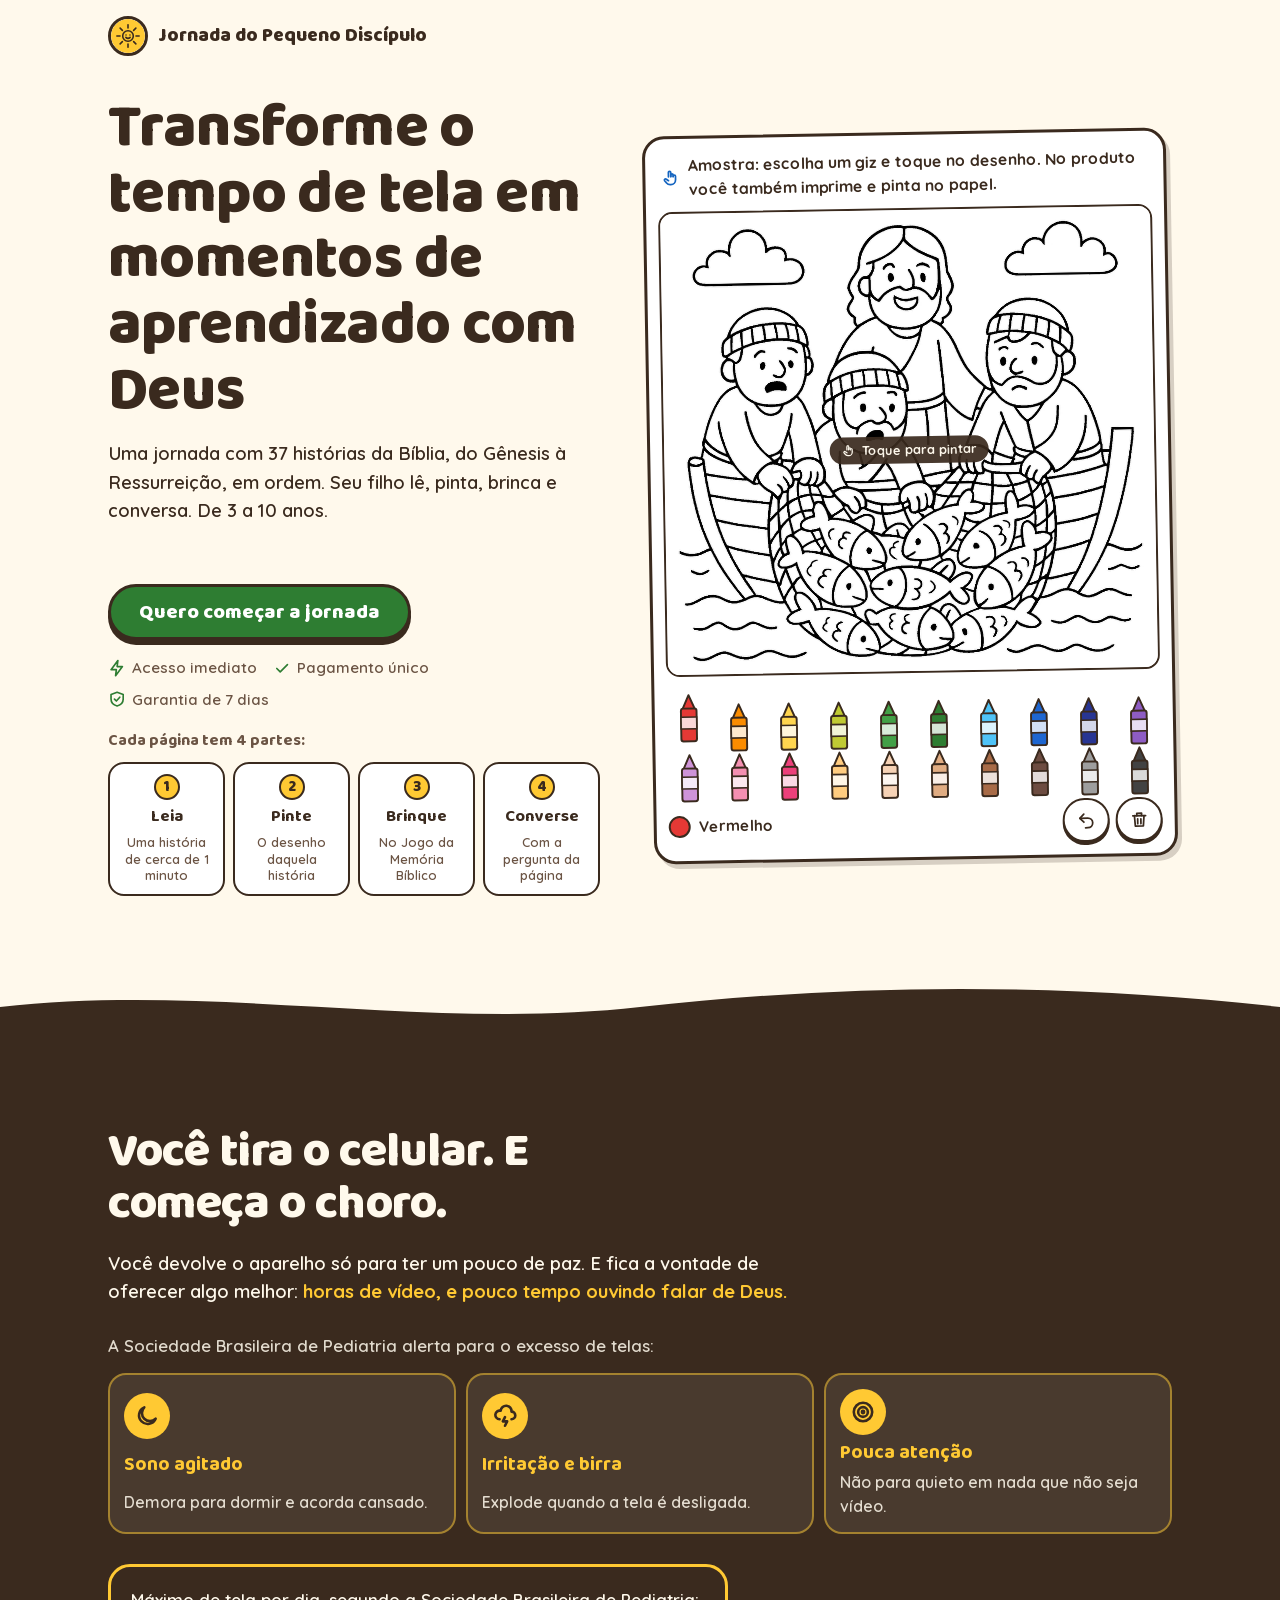
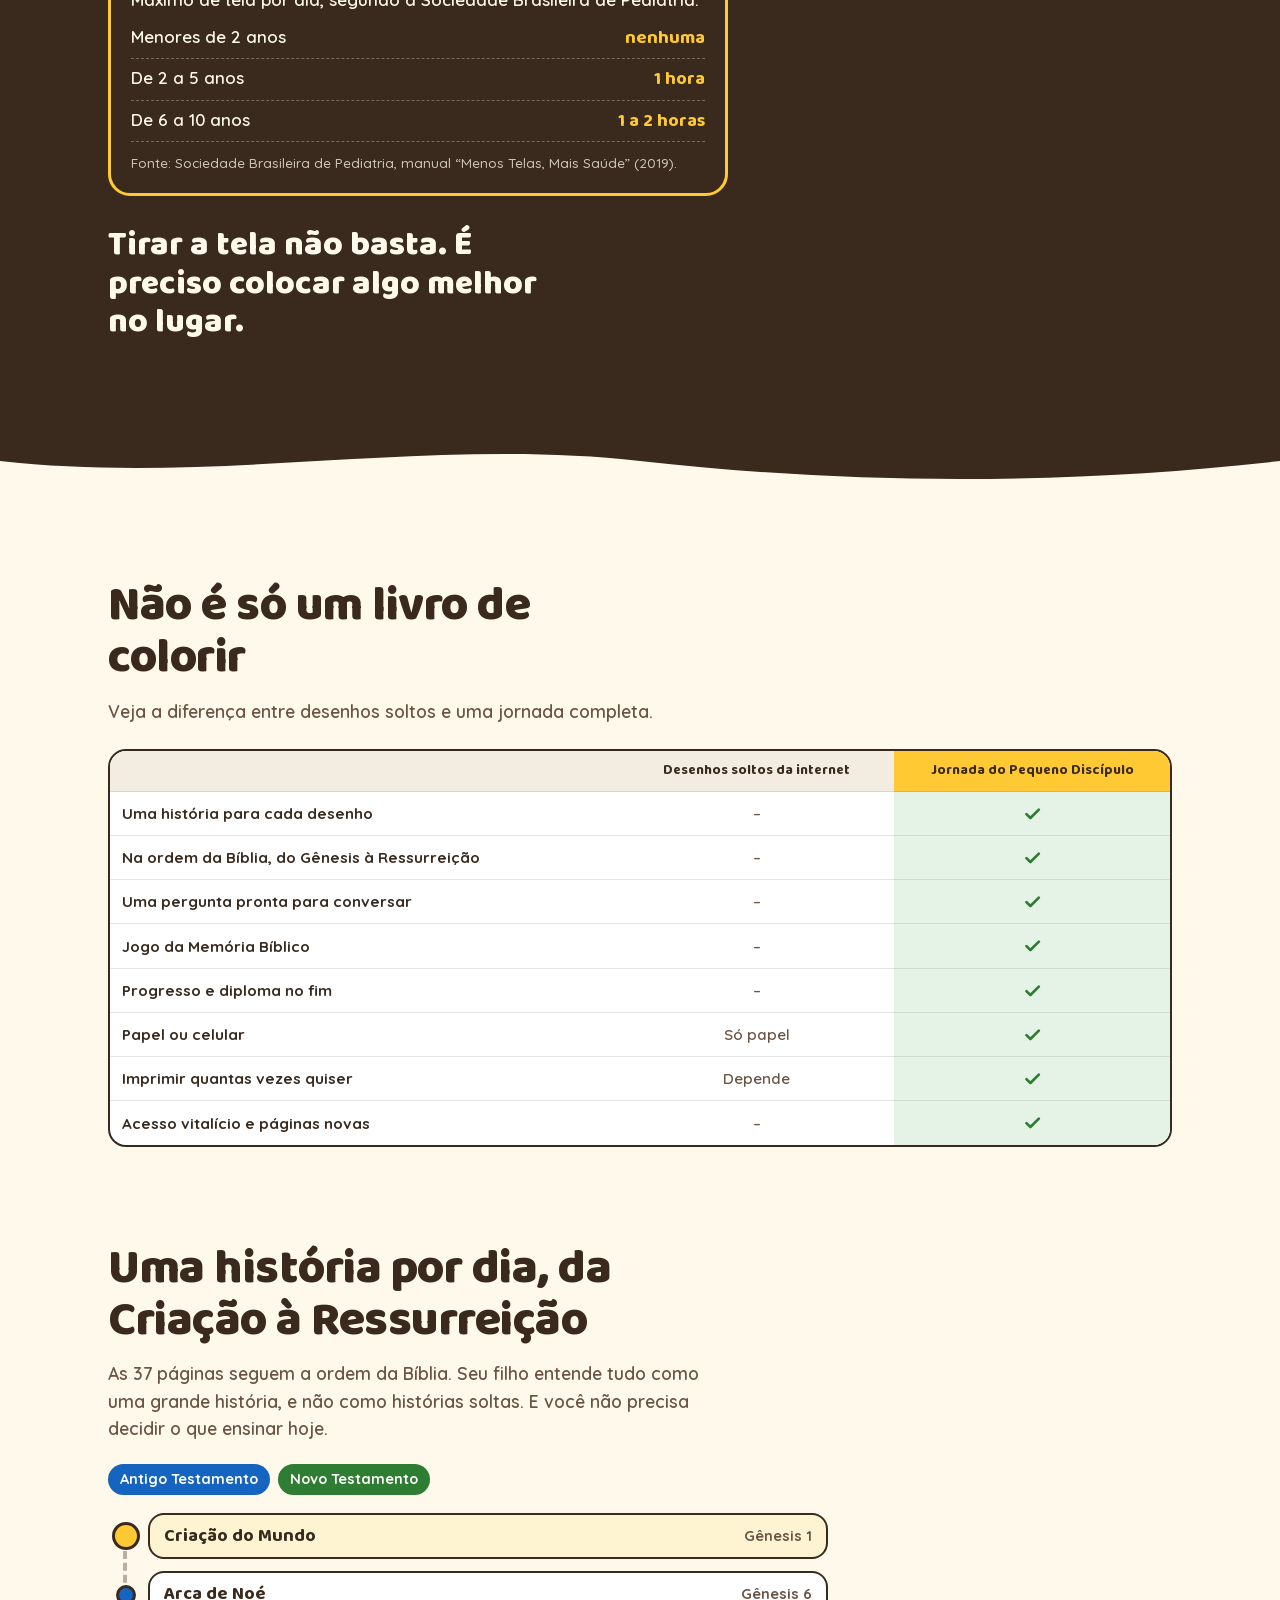
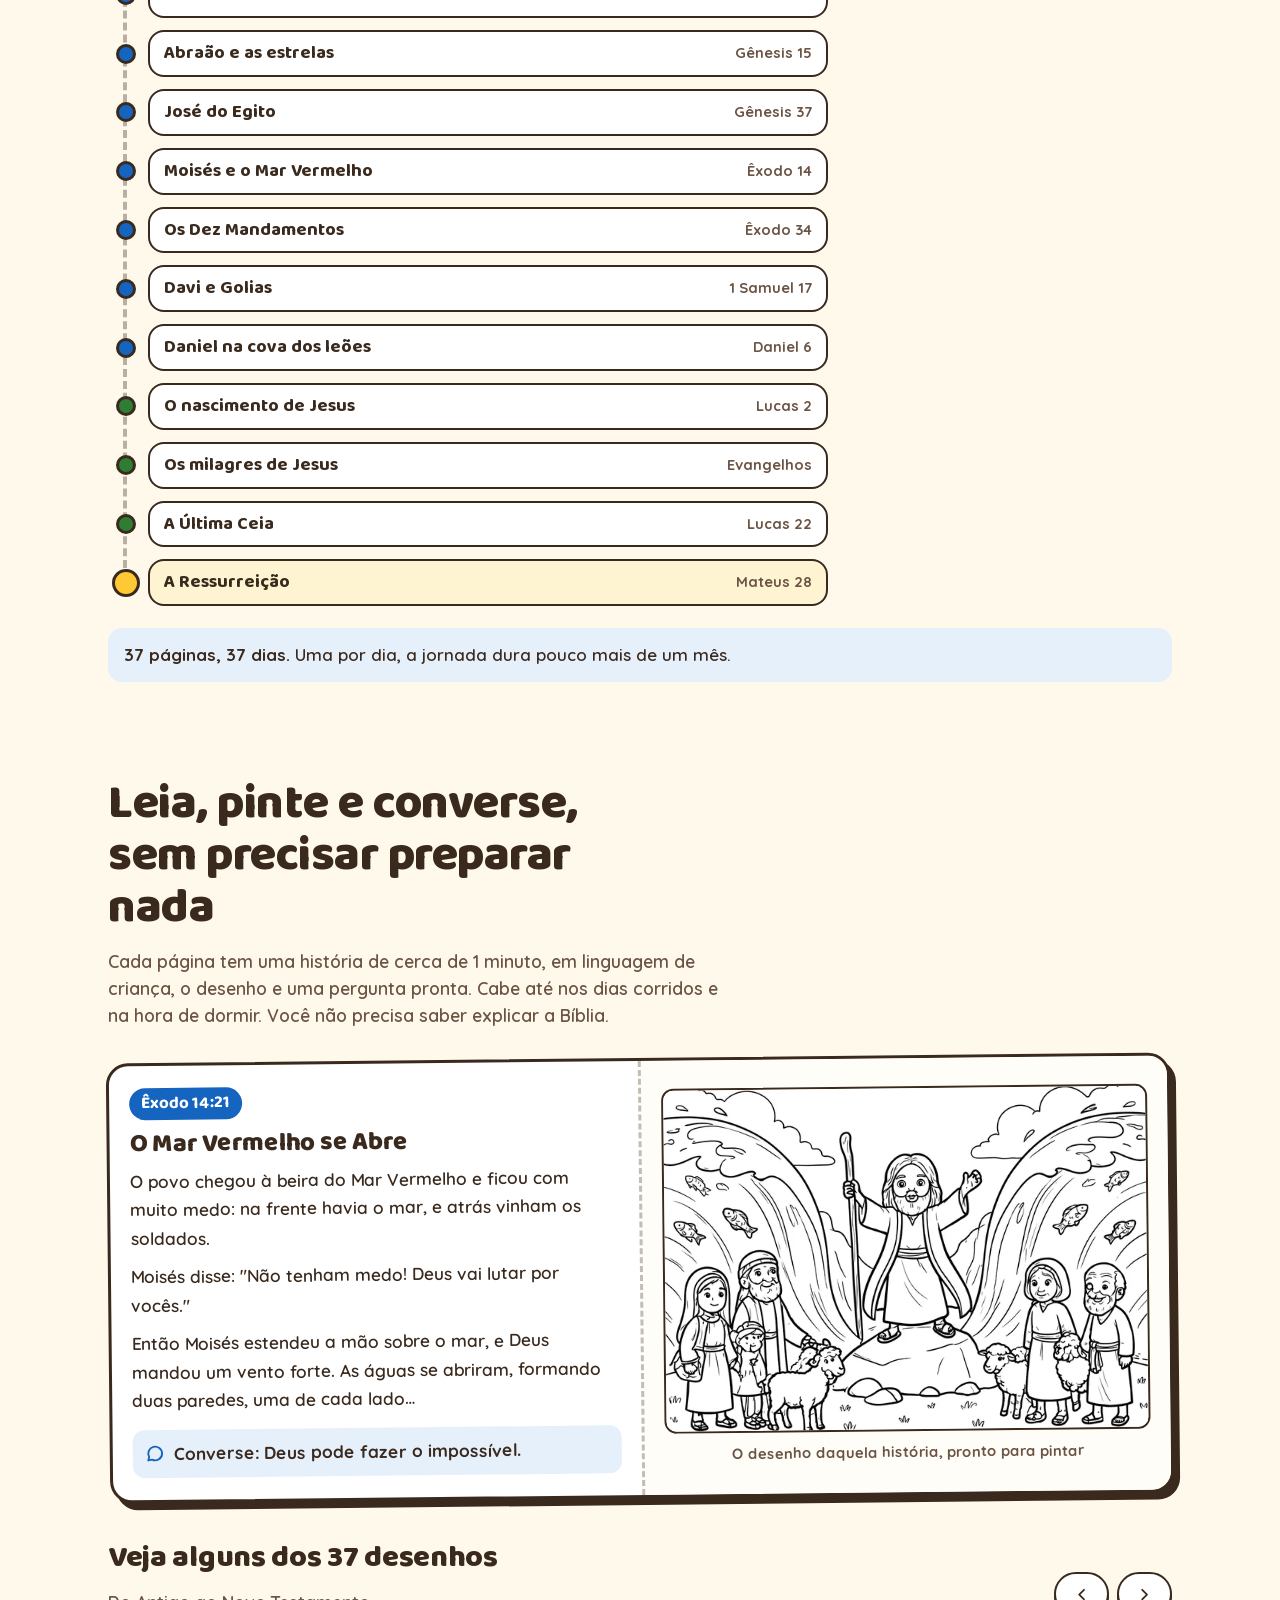
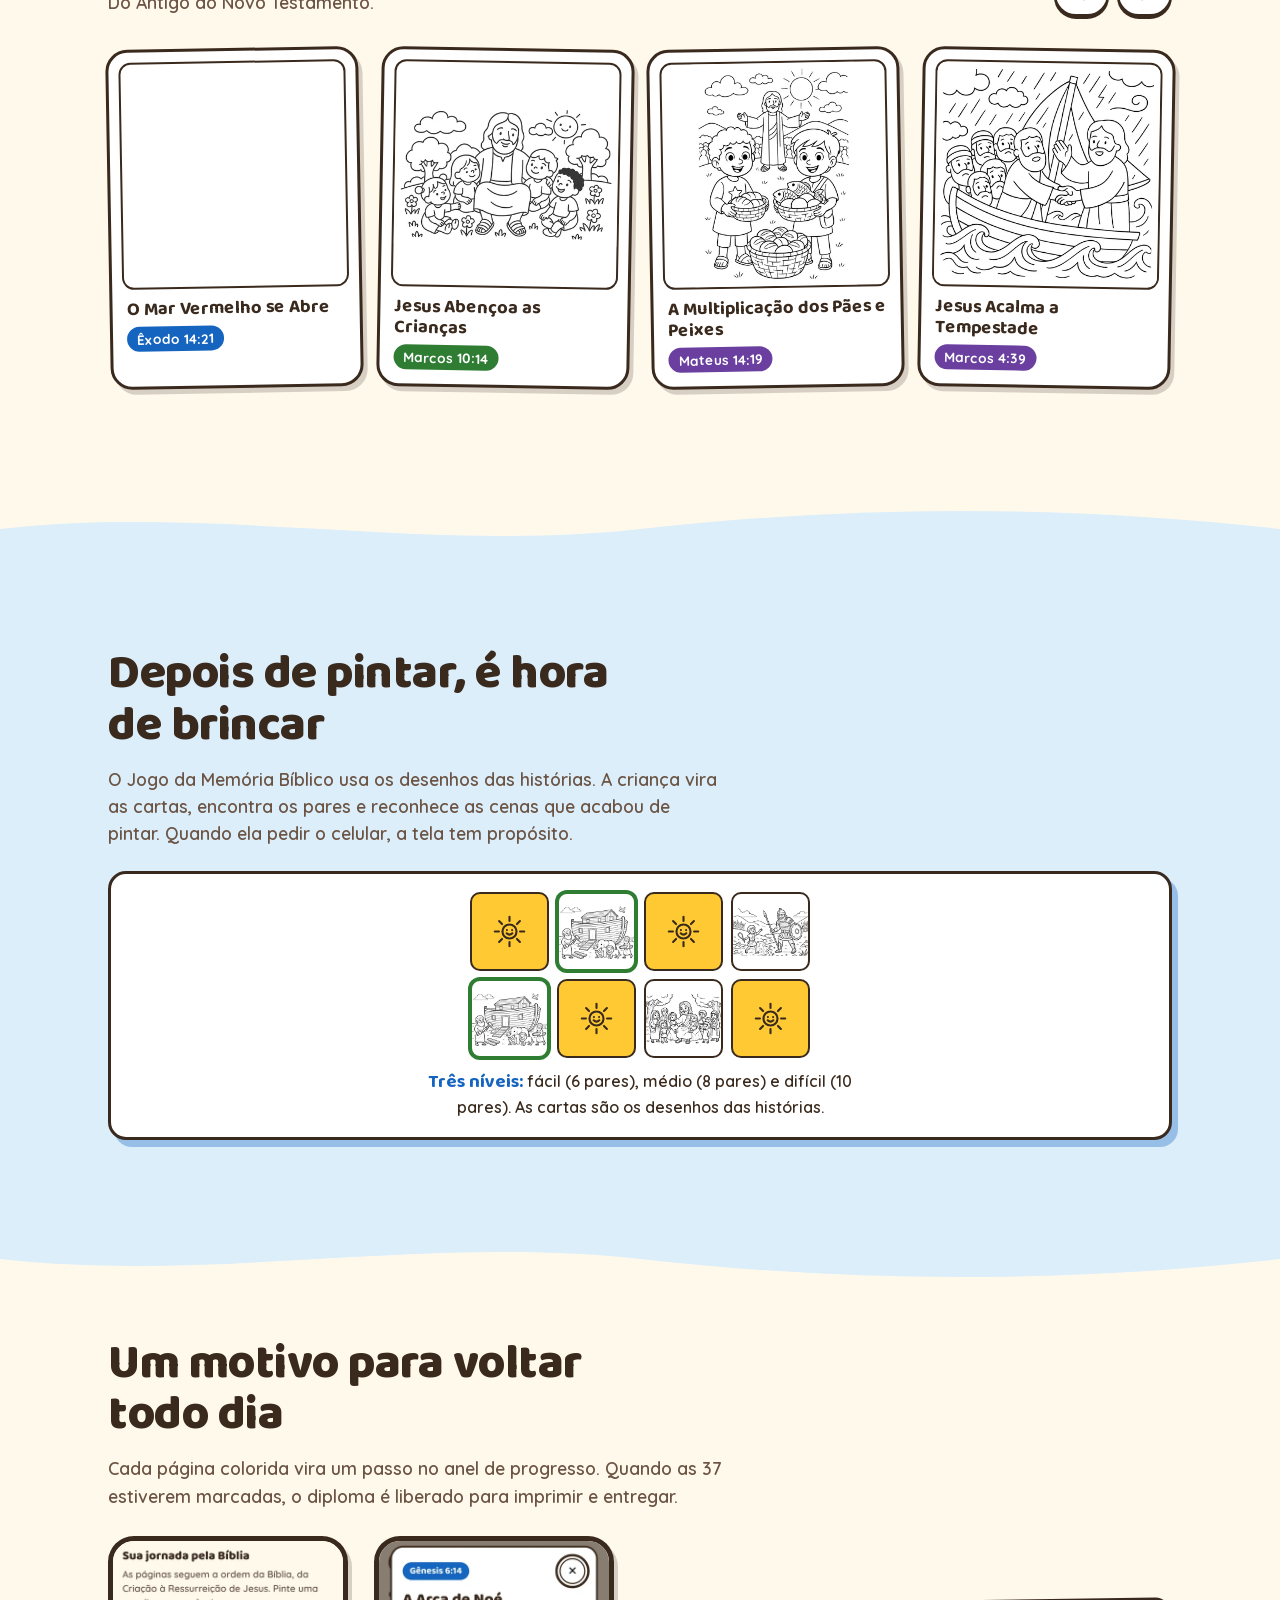
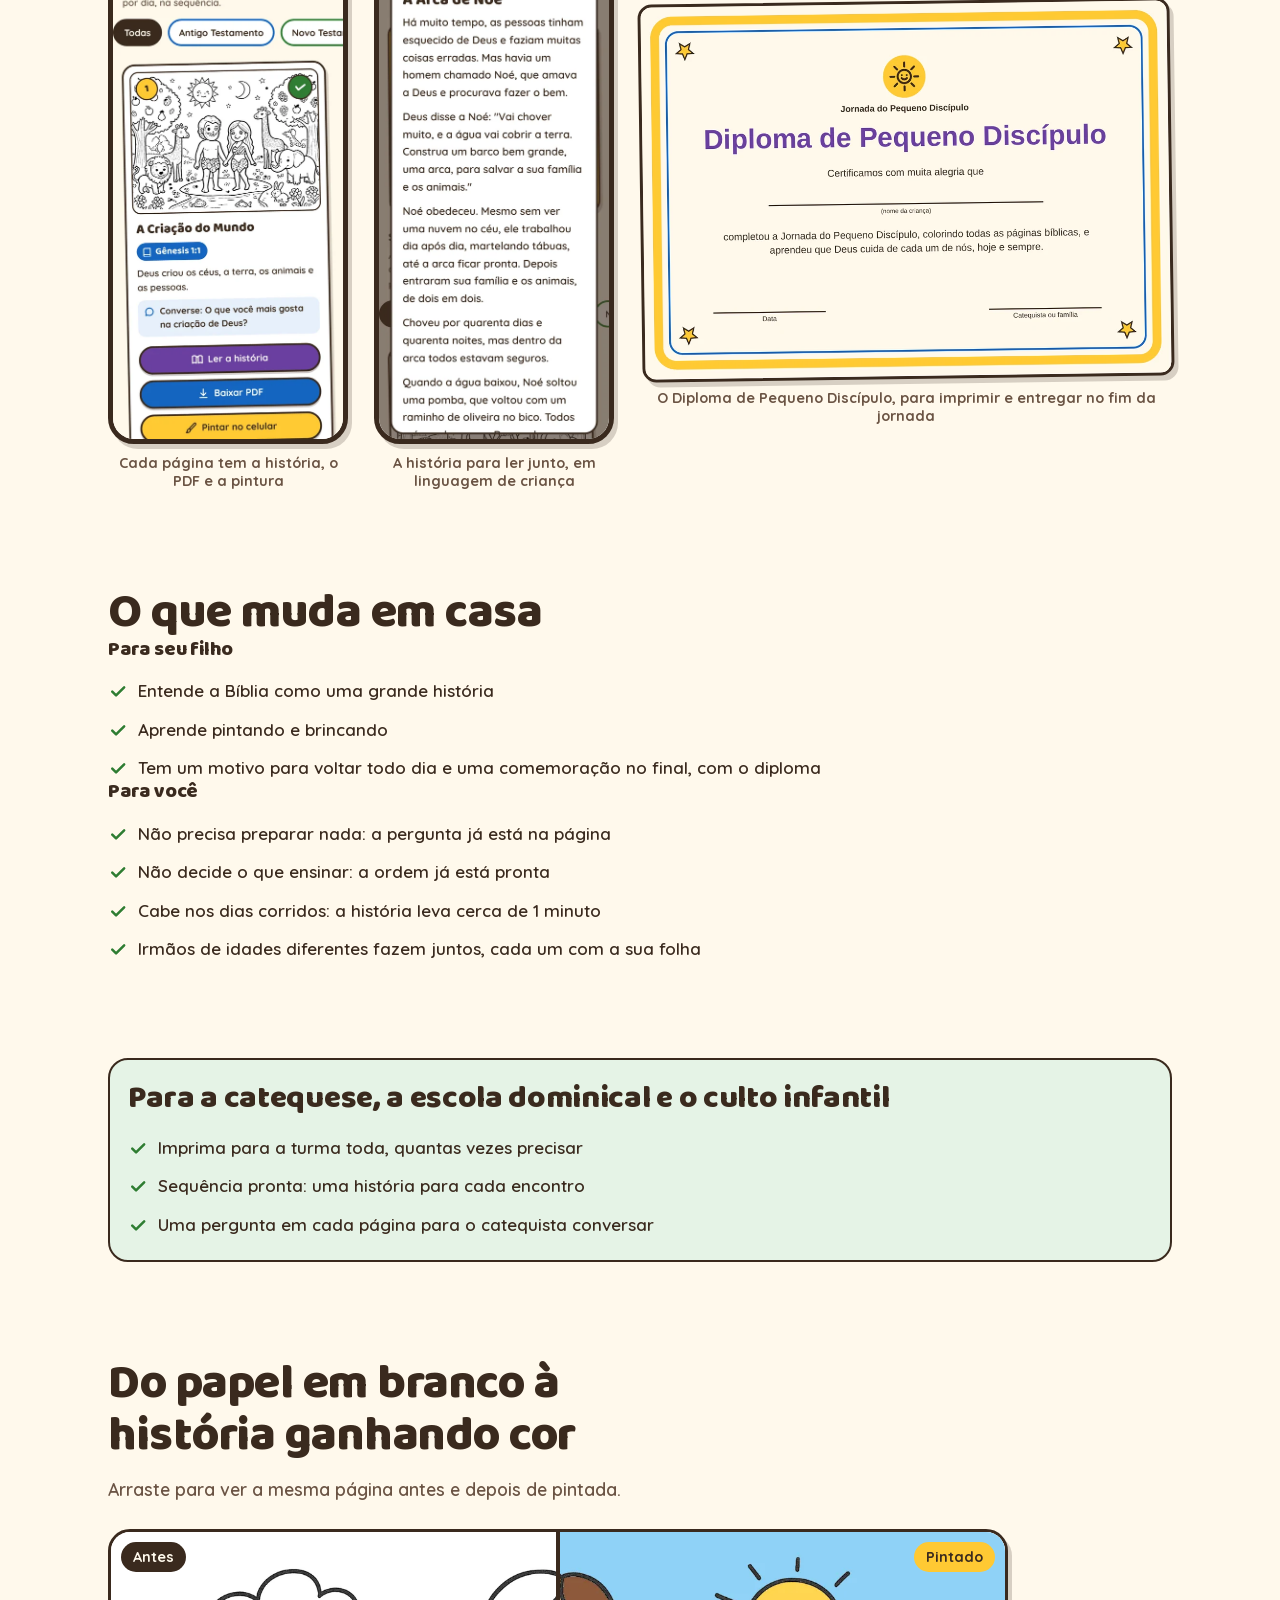
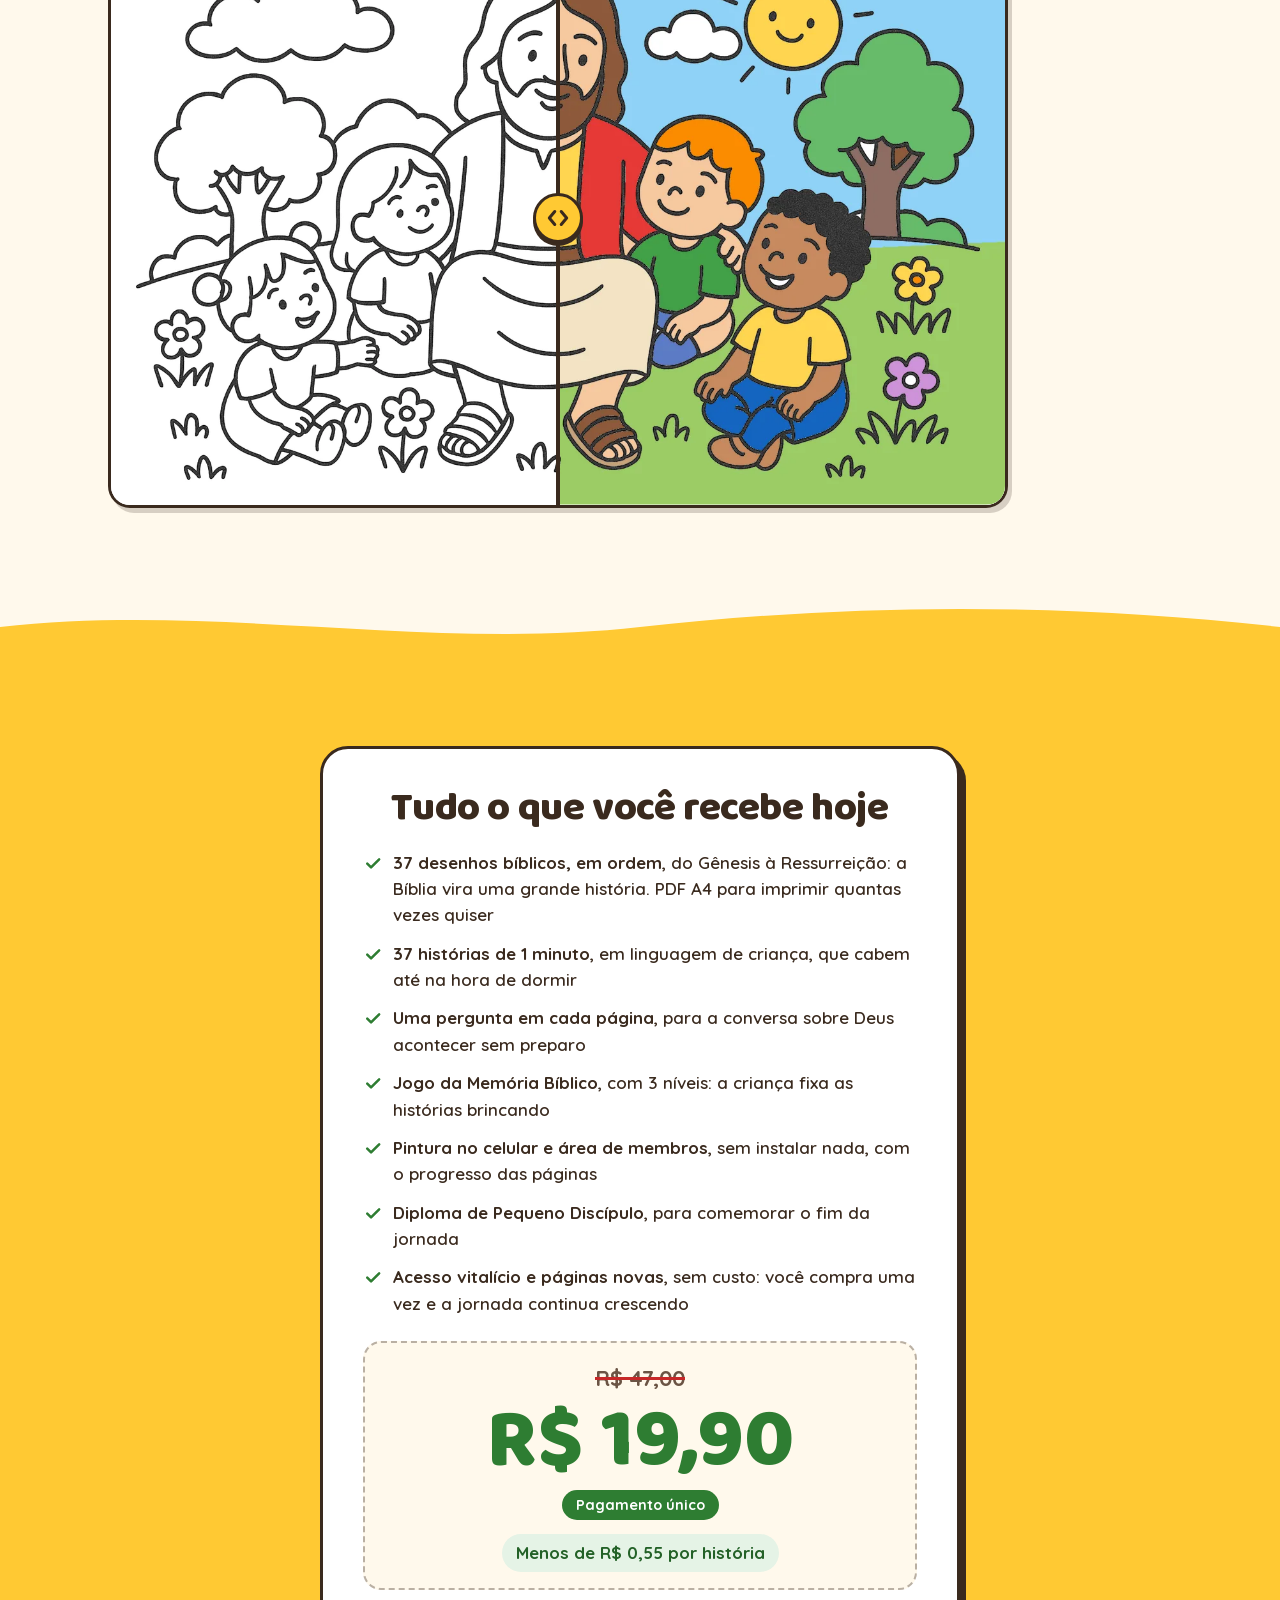
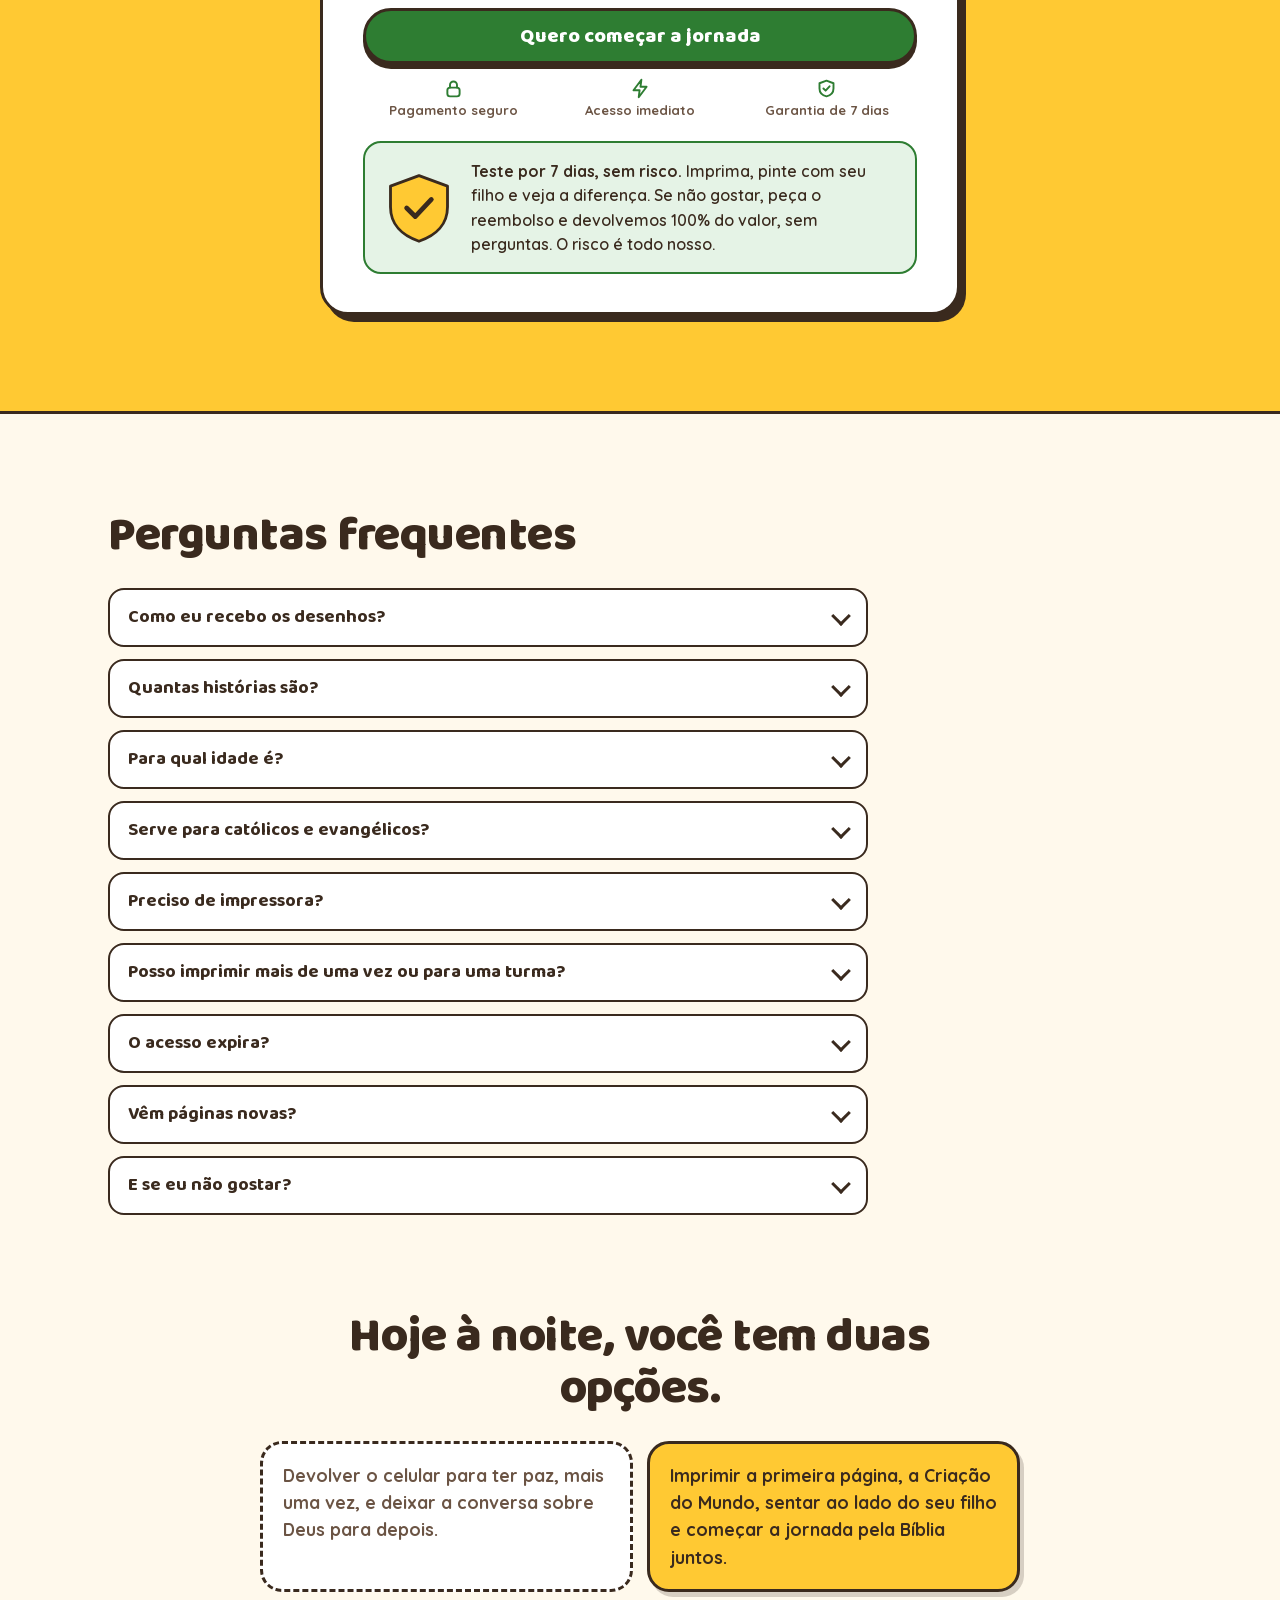
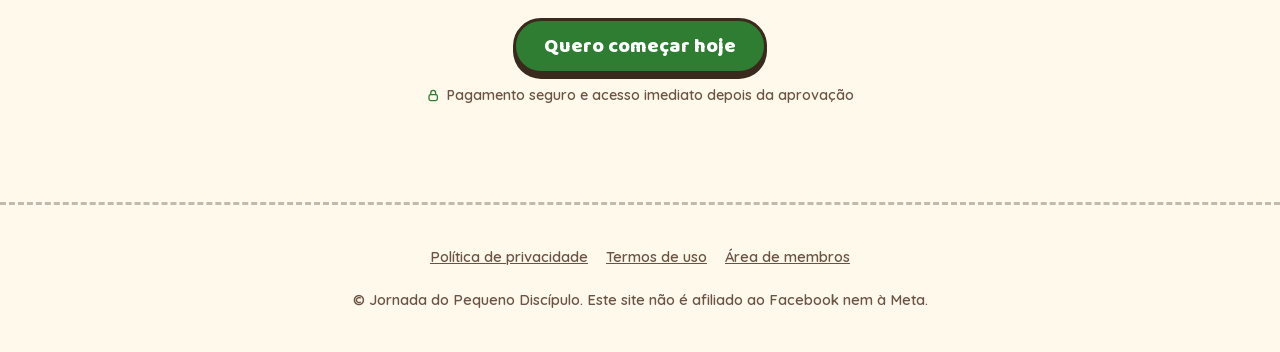
==== commit e0829662: "Página de vendas: jornada em 4 partes (ler, pintar, brincar, conversar), comparação, jogo da memória" ====
--- a/index.html
+++ b/index.html
@@ -7,10 +7,10 @@
   <!-- O WhatsApp e o Facebook leem só este HTML (não rodam JS). Ao definir o nome do produto,
        troque "Jornada do Pequeno Discípulo" aqui também. -->
   <title>Transforme o tempo de tela em aprendizado com Deus | Jornada do Pequeno Discípulo</title>
-  <meta name="description" content="Histórias da Bíblia para ler e desenhos para colorir, em ordem, do Gênesis à Ressurreição. Momentos especiais entre você e seu filho, longe das telas.">
+  <meta name="description" content="Uma jornada pela Bíblia com 37 histórias: seu filho lê, pinta, brinca e conversa. Papel primeiro, celular com propósito. De 3 a 10 anos.">
   <meta property="og:type" content="website">
   <meta property="og:title" content="Transforme o tempo de tela em momentos de aprendizado com Deus">
-  <meta property="og:description" content="Histórias da Bíblia para ler e desenhos para colorir com seu filho, da Criação à Ressurreição.">
+  <meta property="og:description" content="37 histórias da Bíblia, em ordem: seu filho lê, pinta, brinca e conversa. De 3 a 10 anos.">
   <!-- Se um dia trocar o domínio, atualize og:url e og:image abaixo (endereço completo). -->
   <meta property="og:url" content="https://projetocristao-dusky.vercel.app/">
   <meta property="og:image" content="https://projetocristao-dusky.vercel.app/img/compartilhar.jpg">
@@ -25,7 +25,7 @@
   <link rel="preload" href="fonts/quicksand-latin.woff2" as="font" type="font/woff2" crossorigin>
   <link rel="preload" href="img/criancas-colorido-560.webp" as="image" media="(max-width: 759px)">
   <link rel="preload" href="img/demo-pesca.png" as="image" media="(min-width: 760px)">
-  <link rel="stylesheet" href="css/landing.css?v=601aae77">
+  <link rel="stylesheet" href="css/landing.css?v=bcfe3b68">
 </head>
 <body>
   <svg width="0" height="0" style="position:absolute" aria-hidden="true">
@@ -66,7 +66,7 @@
       <div class="container hero__grade">
         <div class="hero__texto">
           <h1>Transforme o tempo de tela em momentos de aprendizado com Deus</h1>
-          <p class="hero__sub">Histórias da Bíblia para ler e desenhos para colorir, em ordem, do Gênesis à Ressurreição.</p>
+          <p class="hero__sub">Uma jornada com 37 histórias da Bíblia, do Gênesis à Ressurreição, em ordem. Seu filho lê, pinta, brinca e conversa. De 3 a 10 anos.</p>
           <div class="hero__cta" id="hero-cta">
             <a class="btn btn--comprar" href="#oferta">Quero começar a jornada</a>
             <ul class="limpa garantias-curtas">
@@ -75,17 +75,19 @@
               <li><svg class="icone"><use href="#i-escudo"/></svg><span>Garantia de <span data-oferta="garantiaDias">7</span> dias</span></li>
             </ul>
           </div>
+          <p class="quatro__rotulo">Cada página tem 4 partes:</p>
+          <ol class="limpa ritual quatro" aria-label="As 4 partes de cada página">
+            <li><b>Leia</b><span>Uma história de cerca de 1 minuto</span></li>
+            <li><b>Pinte</b><span>O desenho daquela história</span></li>
+            <li><b>Brinque</b><span>No Jogo da Memória Bíblico</span></li>
+            <li><b>Converse</b><span>Com a pergunta da página</span></li>
+          </ol>
           <figure class="hero__visual" aria-hidden="true">
             <img src="img/criancas-colorido-560.webp" srcset="img/criancas-colorido-560.webp 560w, img/criancas-colorido-720.webp 720w" sizes="88vw" width="560" height="359" fetchpriority="high" decoding="async" alt="">
             <span class="hero__selo">Imprima e pinte em família</span>
             <svg class="hero__giz" viewBox="0 0 34 64"><path d="M9 21 17 3l8 18z" fill="#E53935" stroke="#3A2A1E" stroke-width="2.5" stroke-linejoin="round"/><rect x="7" y="20" width="20" height="42" rx="3" fill="#E53935" stroke="#3A2A1E" stroke-width="2.5"/><rect x="7" y="31" width="20" height="15" fill="#fff" fill-opacity=".8" stroke="#3A2A1E" stroke-width="2"/></svg>
             <svg class="hero__giz -dois" viewBox="0 0 34 64"><path d="M9 21 17 3l8 18z" fill="#FFC933" stroke="#3A2A1E" stroke-width="2.5" stroke-linejoin="round"/><rect x="7" y="20" width="20" height="42" rx="3" fill="#FFC933" stroke="#3A2A1E" stroke-width="2.5"/><rect x="7" y="31" width="20" height="15" fill="#fff" fill-opacity=".8" stroke="#3A2A1E" stroke-width="2"/></svg>
           </figure>
-          <ul class="limpa hero__beneficios">
-            <li><svg class="icone"><use href="#i-check"/></svg><span><b>Uma história da Bíblia</b> para cada desenho</span></li>
-            <li><svg class="icone"><use href="#i-check"/></svg><span><b>Imprima e pinte</b>, ou pinte no celular</span></li>
-            <li><svg class="icone"><use href="#i-check"/></svg><span><b>Jogo da Memória</b> e uma pergunta em cada página</span></li>
-          </ul>
         </div>
 
         <figure class="demo" aria-labelledby="demo-instrucao" style="margin:0">
@@ -118,7 +120,7 @@
       <div class="container">
         <h2 class="secao__titulo" id="cena-titulo">Você tira o celular. E começa o choro.</h2>
         <div class="cena__texto">
-          <p>Você devolve o aparelho só para ter um pouco de paz. E fica aquela culpa: <strong>horas de vídeo, e quase nenhum minuto ouvindo falar de Deus.</strong></p>
+          <p>Você devolve o aparelho só para ter um pouco de paz. E fica a vontade de oferecer algo melhor: <strong>horas de vídeo, e pouco tempo ouvindo falar de Deus.</strong></p>
         </div>
         <p class="cena__alerta">A Sociedade Brasileira de Pediatria alerta para o excesso de telas:</p>
         <ul class="limpa efeitos">
@@ -141,121 +143,32 @@
 
     <div class="onda -baixo" aria-hidden="true"><svg viewBox="0 0 1440 60" preserveAspectRatio="none"><path d="M0 30 C 240 0 480 60 720 30 S 1200 0 1440 30 V60 H0 Z" fill="#3A2A1E"/></svg></div>
 
-    <!-- ============ GALERIA ============ -->
-    <section class="secao" aria-labelledby="galeria-titulo">
-      <div class="container">
-        <div class="galeria-topo">
-          <div>
-            <h2 class="secao__titulo" id="galeria-titulo">Veja os desenhos por dentro</h2>
-            <p class="secao__intro">Algumas das páginas que seu filho vai colorir, do Antigo ao Novo Testamento.</p>
-          </div>
-          <div class="galeria-setas">
-            <button class="btn btn--leve" type="button" data-galeria="esq" aria-label="Ver páginas anteriores"><svg class="icone"><use href="#i-esq"/></svg></button>
-            <button class="btn btn--leve" type="button" data-galeria="dir" aria-label="Ver mais páginas"><svg class="icone"><use href="#i-dir"/></svg></button>
-          </div>
-        </div>
-        <ul class="limpa galeria" id="galeria" tabindex="0" aria-label="Páginas de exemplo">
-          <li><figure class="figura"><img src="img/paginas/g-mar-vermelho-400.webp" srcset="img/paginas/g-mar-vermelho-400.webp 400w, img/paginas/g-mar-vermelho-640.webp 640w" sizes="(min-width: 1100px) 260px, (min-width: 760px) 30vw, 70vw" width="640" height="453" loading="lazy" decoding="async" alt="Desenho para colorir: O Mar Vermelho se Abre">
-            <figcaption><b>O Mar Vermelho se Abre</b><span class="ref -at">Êxodo 14:21</span></figcaption></figure></li>
-          <li><figure class="figura"><img src="img/paginas/g-jesus-e-as-criancas-400.webp" srcset="img/paginas/g-jesus-e-as-criancas-400.webp 400w, img/paginas/g-jesus-e-as-criancas-640.webp 640w" sizes="(min-width: 1100px) 260px, (min-width: 760px) 30vw, 70vw" width="640" height="410" loading="lazy" decoding="async" alt="Desenho para colorir: Jesus Abençoa as Crianças">
-            <figcaption><b>Jesus Abençoa as Crianças</b><span class="ref -nt">Marcos 10:14</span></figcaption></figure></li>
-          <li><figure class="figura"><img src="img/paginas/g-paes-e-peixes-400.webp" srcset="img/paginas/g-paes-e-peixes-400.webp 400w, img/paginas/g-paes-e-peixes-640.webp 640w" sizes="(min-width: 1100px) 260px, (min-width: 760px) 30vw, 70vw" width="466" height="640" loading="lazy" decoding="async" alt="Desenho para colorir: A Multiplicação dos Pães e Peixes">
-            <figcaption><b>A Multiplicação dos Pães e Peixes</b><span class="ref -mil">Mateus 14:19</span></figcaption></figure></li>
-          <li><figure class="figura"><img src="img/paginas/g-tempestade-acalmada-400.webp" srcset="img/paginas/g-tempestade-acalmada-400.webp 400w, img/paginas/g-tempestade-acalmada-640.webp 640w" sizes="(min-width: 1100px) 260px, (min-width: 760px) 30vw, 70vw" width="640" height="632" loading="lazy" decoding="async" alt="Desenho para colorir: Jesus Acalma a Tempestade">
-            <figcaption><b>Jesus Acalma a Tempestade</b><span class="ref -mil">Marcos 4:39</span></figcaption></figure></li>
-          <li><figure class="figura"><img src="img/paginas/g-pesca-milagrosa-400.webp" srcset="img/paginas/g-pesca-milagrosa-400.webp 400w, img/paginas/g-pesca-milagrosa-640.webp 640w" sizes="(min-width: 1100px) 260px, (min-width: 760px) 30vw, 70vw" width="640" height="603" loading="lazy" decoding="async" alt="Desenho para colorir: A Pesca Milagrosa">
-            <figcaption><b>A Pesca Milagrosa</b><span class="ref -mil">Lucas 5:6</span></figcaption></figure></li>
-          <li><figure class="figura"><img src="img/paginas/g-ressurreicao-de-lazaro-400.webp" srcset="img/paginas/g-ressurreicao-de-lazaro-400.webp 400w, img/paginas/g-ressurreicao-de-lazaro-640.webp 640w" sizes="(min-width: 1100px) 260px, (min-width: 760px) 30vw, 70vw" width="640" height="605" loading="lazy" decoding="async" alt="Desenho para colorir: A Ressurreição de Lázaro">
-            <figcaption><b>A Ressurreição de Lázaro</b><span class="ref -mil">João 11:43</span></figcaption></figure></li>
-        </ul>
-      </div>
-    </section>
-
-    <!-- ============ HISTÓRIAS BÍBLICAS ============ -->
-    <div class="onda" aria-hidden="true"><svg viewBox="0 0 1440 60" preserveAspectRatio="none"><path d="M0 30 C 240 0 480 60 720 30 S 1200 0 1440 30 V60 H0 Z" fill="#DCEEFA"/></svg></div>
-    <section class="secao historias" aria-labelledby="historias-titulo">
-      <div class="container">
-        <h2 class="secao__titulo" id="historias-titulo">Mais que colorir: seu filho lê, pinta, brinca e guarda cada história</h2>
-        <p class="secao__intro">Cada desenho vem com a sua história para ler junto, e ainda tem Jogo da Memória.</p>
-
-        <div class="livro" aria-label="Exemplo: a história e o desenho do Mar Vermelho">
-          <article class="livro__pagina livro__pagina--texto">
-            <span class="livro__ref">Êxodo 14:21</span>
-            <h3>O Mar Vermelho se Abre</h3>
-            <p>O povo chegou à beira do Mar Vermelho e ficou com muito medo: na frente havia o mar, e atrás vinham os soldados.</p>
-            <p>Moisés disse: "Não tenham medo! Deus vai lutar por vocês."</p>
-            <p>Então Moisés estendeu a mão sobre o mar, e Deus mandou um vento forte. As águas se abriram, formando duas paredes, uma de cada lado…</p>
-            <p class="livro__conversa"><svg class="icone"><use href="#i-chat"/></svg><span>Converse: Deus pode fazer o impossível.</span></p>
-          </article>
-          <figure class="livro__pagina livro__pagina--desenho">
-            <img src="img/paginas/g-mar-vermelho-640.webp" width="640" height="453" loading="lazy" decoding="async" alt="Desenho para colorir do Mar Vermelho se abrindo">
-            <figcaption>O desenho daquela história, pronto para pintar</figcaption>
-          </figure>
-        </div>
-
-        <ol class="limpa ritual" aria-label="Como usar">
-          <li><b>Leia</b><span>A história, em cerca de 1 minuto</span></li>
-          <li><b>Pinte</b><span>O desenho daquela história</span></li>
-          <li><b>Brinque</b><span>No Jogo da Memória Bíblico</span></li>
-          <li><b>Converse</b><span>Com a pergunta que acompanha</span></li>
-        </ol>
-
-        <figure class="jogo-img">
-            <div class="jogo-img__grade" role="img" aria-label="Tabuleiro do Jogo da Memória Bíblico com cartas viradas mostrando desenhos da Bíblia">
-          <span class="mc -costas"><img src="img/logo.svg" alt="" width="28" height="28"></span><span class="mc -par"><img src="img/memoria-02.webp" alt="" width="130" height="93" loading="lazy"></span><span class="mc -costas"><img src="img/logo.svg" alt="" width="28" height="28"></span><span class="mc"><img src="img/memoria-16.webp" alt="" width="130" height="93" loading="lazy"></span>
-          <span class="mc -par"><img src="img/memoria-02.webp" alt="" width="130" height="93" loading="lazy"></span><span class="mc -costas"><img src="img/logo.svg" alt="" width="28" height="28"></span><span class="mc"><img src="img/memoria-07.webp" alt="" width="130" height="93" loading="lazy"></span><span class="mc -costas"><img src="img/logo.svg" alt="" width="28" height="28"></span>
-          </div>
-          <figcaption><b>Depois de pintar, é hora de brincar: Jogo da Memória Bíblico</b>, em três níveis.</figcaption>
-        </figure>
-
-      </div>
-    </section>
-
-    <div class="onda -baixo" aria-hidden="true"><svg viewBox="0 0 1440 60" preserveAspectRatio="none"><path d="M0 30 C 240 0 480 60 720 30 S 1200 0 1440 30 V60 H0 Z" fill="#DCEEFA"/></svg></div>
-
-    <!-- ============ POR DENTRO: ÁREA DE MEMBROS E DIPLOMA ============ -->
-    <section class="secao" aria-labelledby="dentro-titulo" style="padding-top:44px">
-      <div class="container">
-        <h2 class="secao__titulo" id="dentro-titulo">Por dentro da área de membros</h2>
-        <p class="secao__intro">Depois da compra, tudo fica no celular: páginas, histórias, progresso e o diploma.</p>
-        <div class="por-dentro">
-          <figure class="tel">
-            <div class="tel__moldura"><img src="img/area-membros-1.webp" width="480" height="1039" loading="lazy" decoding="async" alt="Tela da área de membros mostrando uma página com os botões Ler a história, Baixar PDF e Pintar no celular"></div>
-            <figcaption>Cada página tem a história, o PDF e a pintura</figcaption>
-          </figure>
-          <figure class="tel">
-            <div class="tel__moldura"><img src="img/area-membros-2.webp" width="480" height="1039" loading="lazy" decoding="async" alt="Tela com a história bíblica da Arca de Noé aberta para leitura"></div>
-            <figcaption>A história para ler junto, em linguagem de criança</figcaption>
-          </figure>
-          <figure class="diploma-img">
-            <img src="img/diploma.webp" width="1000" height="707" loading="lazy" decoding="async" alt="Diploma de Pequeno Discípulo, com espaço para o nome da criança">
-            <figcaption>O Diploma de Pequeno Discípulo, para imprimir e entregar no fim da jornada</figcaption>
-          </figure>
-        </div>
-      </div>
-    </section>
-
-    <!-- ============ ANTES E DEPOIS (arraste) ============ -->
-    <section class="secao" aria-labelledby="ad-titulo" style="padding-top:0">
-      <div class="container">
-        <h2 class="secao__titulo" id="ad-titulo">Do papel em branco à história ganhando cor</h2>
-        <p class="secao__intro">Arraste para ver a mesma página antes e depois de pintada.</p>
-        <div class="comparar" id="comparar" style="--pos: 50%">
-          <img class="comparar__img" src="img/paginas/nova-jesus-e-as-criancas-720.webp" srcset="img/paginas/nova-jesus-e-as-criancas-720.webp 720w, img/paginas/nova-jesus-e-as-criancas.webp 1400w" sizes="(min-width: 760px) 70vw, 92vw" width="1400" height="897" loading="lazy" decoding="async" alt="Página Jesus Abençoa as Crianças sem cor, pronta para pintar">
-          <div class="comparar__cor" aria-hidden="true">
-            <img class="comparar__img" src="img/criancas-colorido-720.webp" srcset="img/criancas-colorido-720.webp 720w, img/criancas-colorido.webp 1400w" sizes="(min-width: 760px) 70vw, 92vw" width="1400" height="897" loading="lazy" decoding="async" alt="">
-          </div>
-          <span class="comparar__rotulo -antes" aria-hidden="true">Antes</span>
-          <span class="comparar__rotulo -depois" aria-hidden="true">Pintado</span>
-          <span class="comparar__alca" aria-hidden="true"><span class="comparar__botao"><svg viewBox="0 0 24 24" width="26" height="26"><path d="m9 6-5 6 5 6M15 6l5 6-5 6" fill="none" stroke="#3A2A1E" stroke-width="2.8" stroke-linecap="round" stroke-linejoin="round"/></svg></span></span>
-          <input class="comparar__faixa" id="comparar-faixa" type="range" min="0" max="100" value="50" aria-label="Arraste para comparar a página sem cor e pintada">
-      </div>
-    </section>
-
-    <!-- ============ A JORNADA PELA BÍBLIA ============ -->
+    <!-- ============ NÃO É SÓ UM LIVRO DE COLORIR ============ -->
+    <section class="secao" aria-labelledby="compara-titulo">
+      <div class="container">
+        <h2 class="secao__titulo" id="compara-titulo">Não é só um livro de colorir</h2>
+        <p class="secao__intro">Veja a diferença entre desenhos soltos e uma jornada completa.</p>
+        <table class="compara">
+          <thead><tr><th scope="col"><span class="sr-only">O que vem</span></th><th scope="col">Desenhos soltos da internet</th><th scope="col" class="-nos">Jornada do Pequeno Discípulo</th></tr></thead>
+          <tbody>
+            <tr><th scope="row">Uma história para cada desenho</th><td class="-nao"><span aria-label="em geral, não">–</span></td><td class="-sim"><svg class="icone" role="img" aria-label="sim"><use href="#i-check"/></svg></td></tr>
+            <tr><th scope="row">Na ordem da Bíblia, do Gênesis à Ressurreição</th><td class="-nao"><span aria-label="em geral, não">–</span></td><td class="-sim"><svg class="icone" role="img" aria-label="sim"><use href="#i-check"/></svg></td></tr>
+            <tr><th scope="row">Uma pergunta pronta para conversar</th><td class="-nao"><span aria-label="em geral, não">–</span></td><td class="-sim"><svg class="icone" role="img" aria-label="sim"><use href="#i-check"/></svg></td></tr>
+            <tr><th scope="row">Jogo da Memória Bíblico</th><td class="-nao"><span aria-label="em geral, não">–</span></td><td class="-sim"><svg class="icone" role="img" aria-label="sim"><use href="#i-check"/></svg></td></tr>
+            <tr><th scope="row">Progresso e diploma no fim</th><td class="-nao"><span aria-label="em geral, não">–</span></td><td class="-sim"><svg class="icone" role="img" aria-label="sim"><use href="#i-check"/></svg></td></tr>
+            <tr><th scope="row">Papel ou celular</th><td class="-nao">Só papel</td><td class="-sim"><svg class="icone" role="img" aria-label="sim"><use href="#i-check"/></svg></td></tr>
+            <tr><th scope="row">Imprimir quantas vezes quiser</th><td class="-nao">Depende</td><td class="-sim"><svg class="icone" role="img" aria-label="sim"><use href="#i-check"/></svg></td></tr>
+            <tr><th scope="row">Acesso vitalício e páginas novas</th><td class="-nao"><span aria-label="em geral, não">–</span></td><td class="-sim"><svg class="icone" role="img" aria-label="sim"><use href="#i-check"/></svg></td></tr>
+          </tbody>
+        </table>
+      </div>
+    </section>
+
+    <!-- ============ A JORNADA, EM ORDEM ============ -->
     <section class="secao jornada" aria-labelledby="jornada-titulo" style="padding-top:0">
       <div class="container">
-        <h2 class="secao__titulo" id="jornada-titulo">Uma jornada pela Bíblia, do começo ao fim</h2>
+        <h2 class="secao__titulo" id="jornada-titulo">Uma história por dia, da Criação à Ressurreição</h2>
+        <p class="secao__intro">As 37 páginas seguem a ordem da Bíblia. Seu filho entende tudo como uma grande história, e não como histórias soltas. E você não precisa decidir o que ensinar hoje.</p>
         <div class="trilha-legenda" aria-hidden="true"><span class="-at">Antigo Testamento</span><span class="-nt">Novo Testamento</span></div>
         <ol class="limpa trilha">
             <li class="parada -at"><b>Criação do Mundo</b><span>Gênesis 1</span></li>
@@ -271,21 +184,153 @@
             <li class="parada -nt"><b>A Última Ceia</b><span>Lucas 22</span></li>
             <li class="parada -nt"><b>A Ressurreição</b><span>Mateus 28</span></li>
         </ol>
-      </div>
-    </section>
-
-    <!-- ============ COMO FUNCIONA (sequência) ============ -->
-    <section class="secao" aria-labelledby="como-titulo" style="padding-top:0">
-      <div class="container">
-        <h2 class="secao__titulo" id="como-titulo">Uma página por dia. Uma conversa por dia.</h2>
-        <ol class="limpa passos">
-          <li class="passo"><span class="passo__num" aria-hidden="true">1</span>
-            <div><h3>Entre na área de membros</h3><p>Logo depois da compra aprovada, o link de acesso aparece na tela. Funciona no celular, sem instalar nada.</p></div></li>
-          <li class="passo"><span class="passo__num" aria-hidden="true">2</span>
-            <div><h3>Imprima e pinte</h3><p>Em folha A4, com lápis de cor. Sem impressora, pinte direto no celular.</p></div></li>
-          <li class="passo"><span class="passo__num" aria-hidden="true">3</span>
-            <div><h3>Siga a jornada</h3><p>Uma página por dia, na ordem da Bíblia: leiam a história, pintem e conversem.</p></div></li>
-        </ol>
+        <p class="dias"><b>37 páginas, 37 dias.</b> Uma por dia, a jornada dura pouco mais de um mês.</p>
+      </div>
+    </section>
+
+    <!-- ============ LER, PINTAR E CONVERSAR ============ -->
+    <section class="secao" aria-labelledby="ler-titulo" style="padding-top:0">
+      <div class="container">
+        <h2 class="secao__titulo" id="ler-titulo">Leia, pinte e converse, sem precisar preparar nada</h2>
+        <p class="secao__intro">Cada página tem uma história de cerca de 1 minuto, em linguagem de criança, o desenho e uma pergunta pronta. Cabe até nos dias corridos e na hora de dormir. Você não precisa saber explicar a Bíblia.</p>
+
+        <div class="livro" aria-label="Exemplo: a história e o desenho do Mar Vermelho">
+          <article class="livro__pagina livro__pagina--texto">
+            <span class="livro__ref">Êxodo 14:21</span>
+            <h3>O Mar Vermelho se Abre</h3>
+            <p>O povo chegou à beira do Mar Vermelho e ficou com muito medo: na frente havia o mar, e atrás vinham os soldados.</p>
+            <p>Moisés disse: "Não tenham medo! Deus vai lutar por vocês."</p>
+            <p>Então Moisés estendeu a mão sobre o mar, e Deus mandou um vento forte. As águas se abriram, formando duas paredes, uma de cada lado…</p>
+            <p class="livro__conversa"><svg class="icone"><use href="#i-chat"/></svg><span>Converse: Deus pode fazer o impossível.</span></p>
+          </article>
+          <figure class="livro__pagina livro__pagina--desenho">
+            <img src="img/paginas/g-mar-vermelho-640.webp" width="640" height="453" loading="lazy" decoding="async" alt="Desenho para colorir do Mar Vermelho se abrindo">
+            <figcaption>O desenho daquela história, pronto para pintar</figcaption>
+          </figure>
+        </div>
+
+
+        <div class="galeria-topo">
+          <div>
+            <h3 class="sub-titulo" id="galeria-titulo">Veja alguns dos 37 desenhos</h3>
+            <p class="secao__intro">Do Antigo ao Novo Testamento.</p>
+          </div>
+          <div class="galeria-setas">
+            <button class="btn btn--leve" type="button" data-galeria="esq" aria-label="Ver páginas anteriores"><svg class="icone"><use href="#i-esq"/></svg></button>
+            <button class="btn btn--leve" type="button" data-galeria="dir" aria-label="Ver mais páginas"><svg class="icone"><use href="#i-dir"/></svg></button>
+          </div>
+        </div>
+        <ul class="limpa galeria" id="galeria" tabindex="0" aria-label="Páginas de exemplo">
+          <li><figure class="figura"><img src="img/paginas/g-mar-vermelho-400.webp" srcset="img/paginas/g-mar-vermelho-400.webp 400w, img/paginas/g-mar-vermelho-640.webp 640w" sizes="(min-width: 1100px) 260px, (min-width: 760px) 30vw, 70vw" width="640" height="453" loading="lazy" decoding="async" alt="Desenho para colorir: O Mar Vermelho se Abre">
+            <figcaption><b>O Mar Vermelho se Abre</b><span class="ref -at">Êxodo 14:21</span></figcaption></figure></li>
+          <li><figure class="figura"><img src="img/paginas/g-jesus-e-as-criancas-400.webp" srcset="img/paginas/g-jesus-e-as-criancas-400.webp 400w, img/paginas/g-jesus-e-as-criancas-640.webp 640w" sizes="(min-width: 1100px) 260px, (min-width: 760px) 30vw, 70vw" width="640" height="410" loading="lazy" decoding="async" alt="Desenho para colorir: Jesus Abençoa as Crianças">
+            <figcaption><b>Jesus Abençoa as Crianças</b><span class="ref -nt">Marcos 10:14</span></figcaption></figure></li>
+          <li><figure class="figura"><img src="img/paginas/g-paes-e-peixes-400.webp" srcset="img/paginas/g-paes-e-peixes-400.webp 400w, img/paginas/g-paes-e-peixes-640.webp 640w" sizes="(min-width: 1100px) 260px, (min-width: 760px) 30vw, 70vw" width="466" height="640" loading="lazy" decoding="async" alt="Desenho para colorir: A Multiplicação dos Pães e Peixes">
+            <figcaption><b>A Multiplicação dos Pães e Peixes</b><span class="ref -mil">Mateus 14:19</span></figcaption></figure></li>
+          <li><figure class="figura"><img src="img/paginas/g-tempestade-acalmada-400.webp" srcset="img/paginas/g-tempestade-acalmada-400.webp 400w, img/paginas/g-tempestade-acalmada-640.webp 640w" sizes="(min-width: 1100px) 260px, (min-width: 760px) 30vw, 70vw" width="640" height="632" loading="lazy" decoding="async" alt="Desenho para colorir: Jesus Acalma a Tempestade">
+            <figcaption><b>Jesus Acalma a Tempestade</b><span class="ref -mil">Marcos 4:39</span></figcaption></figure></li>
+          <li><figure class="figura"><img src="img/paginas/g-pesca-milagrosa-400.webp" srcset="img/paginas/g-pesca-milagrosa-400.webp 400w, img/paginas/g-pesca-milagrosa-640.webp 640w" sizes="(min-width: 1100px) 260px, (min-width: 760px) 30vw, 70vw" width="640" height="603" loading="lazy" decoding="async" alt="Desenho para colorir: A Pesca Milagrosa">
+            <figcaption><b>A Pesca Milagrosa</b><span class="ref -mil">Lucas 5:6</span></figcaption></figure></li>
+          <li><figure class="figura"><img src="img/paginas/g-ressurreicao-de-lazaro-400.webp" srcset="img/paginas/g-ressurreicao-de-lazaro-400.webp 400w, img/paginas/g-ressurreicao-de-lazaro-640.webp 640w" sizes="(min-width: 1100px) 260px, (min-width: 760px) 30vw, 70vw" width="640" height="605" loading="lazy" decoding="async" alt="Desenho para colorir: A Ressurreição de Lázaro">
+            <figcaption><b>A Ressurreição de Lázaro</b><span class="ref -mil">João 11:43</span></figcaption></figure></li>
+        </ul>
+      </div>
+    </section>
+
+    <div class="onda" aria-hidden="true"><svg viewBox="0 0 1440 60" preserveAspectRatio="none"><path d="M0 30 C 240 0 480 60 720 30 S 1200 0 1440 30 V60 H0 Z" fill="#DCEEFA"/></svg></div>
+    <!-- ============ JOGO DA MEMÓRIA ============ -->
+    <section class="secao historias jogo" aria-labelledby="jogo-titulo">
+      <div class="container">
+        <h2 class="secao__titulo" id="jogo-titulo">Depois de pintar, é hora de brincar</h2>
+        <p class="secao__intro">O Jogo da Memória Bíblico usa os desenhos das histórias. A criança vira as cartas, encontra os pares e reconhece as cenas que acabou de pintar. Quando ela pedir o celular, a tela tem propósito.</p>
+        <figure class="jogo-img">
+            <div class="jogo-img__grade" role="img" aria-label="Tabuleiro do Jogo da Memória Bíblico com cartas viradas mostrando desenhos da Bíblia">
+          <span class="mc -costas"><img src="img/logo.svg" alt="" width="28" height="28"></span><span class="mc -par"><img src="img/memoria-02.webp" alt="" width="130" height="93" loading="lazy"></span><span class="mc -costas"><img src="img/logo.svg" alt="" width="28" height="28"></span><span class="mc"><img src="img/memoria-16.webp" alt="" width="130" height="93" loading="lazy"></span>
+          <span class="mc -par"><img src="img/memoria-02.webp" alt="" width="130" height="93" loading="lazy"></span><span class="mc -costas"><img src="img/logo.svg" alt="" width="28" height="28"></span><span class="mc"><img src="img/memoria-07.webp" alt="" width="130" height="93" loading="lazy"></span><span class="mc -costas"><img src="img/logo.svg" alt="" width="28" height="28"></span>
+          </div>
+          <figcaption><b>Três níveis:</b> fácil (6 pares), médio (8 pares) e difícil (10 pares). As cartas são os desenhos das histórias.</figcaption>
+        </figure>
+      </div>
+    </section>
+
+    <div class="onda -baixo" aria-hidden="true"><svg viewBox="0 0 1440 60" preserveAspectRatio="none"><path d="M0 30 C 240 0 480 60 720 30 S 1200 0 1440 30 V60 H0 Z" fill="#DCEEFA"/></svg></div>
+
+    <!-- ============ POR DENTRO: ÁREA DE MEMBROS E DIPLOMA ============ -->
+    <section class="secao" aria-labelledby="dentro-titulo" style="padding-top:56px">
+      <div class="container">
+        <h2 class="secao__titulo" id="dentro-titulo">Um motivo para voltar todo dia</h2>
+        <p class="secao__intro">Cada página colorida vira um passo no anel de progresso. Quando as 37 estiverem marcadas, o diploma é liberado para imprimir e entregar.</p>
+        <div class="por-dentro">
+          <figure class="tel">
+            <div class="tel__moldura"><img src="img/area-membros-1.webp" width="480" height="1039" loading="lazy" decoding="async" alt="Tela da área de membros mostrando uma página com os botões Ler a história, Baixar PDF e Pintar no celular"></div>
+            <figcaption>Cada página tem a história, o PDF e a pintura</figcaption>
+          </figure>
+          <figure class="tel">
+            <div class="tel__moldura"><img src="img/area-membros-2.webp" width="480" height="1039" loading="lazy" decoding="async" alt="Tela com a história bíblica da Arca de Noé aberta para leitura"></div>
+            <figcaption>A história para ler junto, em linguagem de criança</figcaption>
+          </figure>
+          <figure class="diploma-img">
+            <img src="img/diploma.webp" width="1000" height="707" loading="lazy" decoding="async" alt="Diploma de Pequeno Discípulo, com espaço para o nome da criança">
+            <figcaption>O Diploma de Pequeno Discípulo, para imprimir e entregar no fim da jornada</figcaption>
+          </figure>
+        </div>
+      </div>
+    </section>
+
+    <!-- ============ PARA SEU FILHO / PARA VOCÊ ============ -->
+    <section class="secao" aria-labelledby="filho-titulo" style="padding-top:0">
+      <div class="container">
+        <h2 class="secao__titulo" id="filho-titulo">O que muda em casa</h2>
+        <div class="duas">
+          <div class="benef">
+            <h3>Para seu filho</h3>
+            <ul class="limpa lista-check">
+              <li><svg class="icone"><use href="#i-check"/></svg>Entende a Bíblia como uma grande história</li>
+              <li><svg class="icone"><use href="#i-check"/></svg>Aprende pintando e brincando</li>
+              <li><svg class="icone"><use href="#i-check"/></svg>Tem um motivo para voltar todo dia e uma comemoração no final, com o diploma</li>
+            </ul>
+          </div>
+          <div class="benef">
+            <h3>Para você</h3>
+            <ul class="limpa lista-check">
+              <li><svg class="icone"><use href="#i-check"/></svg>Não precisa preparar nada: a pergunta já está na página</li>
+              <li><svg class="icone"><use href="#i-check"/></svg>Não decide o que ensinar: a ordem já está pronta</li>
+              <li><svg class="icone"><use href="#i-check"/></svg>Cabe nos dias corridos: a história leva cerca de 1 minuto</li>
+              <li><svg class="icone"><use href="#i-check"/></svg>Irmãos de idades diferentes fazem juntos, cada um com a sua folha</li>
+            </ul>
+          </div>
+        </div>
+      </div>
+    </section>
+
+    <!-- ============ CATEQUESE E ESCOLA DOMINICAL ============ -->
+    <section class="secao" aria-labelledby="turma-titulo" style="padding-top:0">
+      <div class="container">
+        <div class="turma">
+          <h2 id="turma-titulo">Para a catequese, a escola dominical e o culto infantil</h2>
+          <ul class="limpa lista-check">
+            <li><svg class="icone"><use href="#i-check"/></svg>Imprima para a turma toda, quantas vezes precisar</li>
+            <li><svg class="icone"><use href="#i-check"/></svg>Sequência pronta: uma história para cada encontro</li>
+            <li><svg class="icone"><use href="#i-check"/></svg>Uma pergunta em cada página para o catequista conversar</li>
+          </ul>
+        </div>
+      </div>
+    </section>
+
+    <!-- ============ ANTES E DEPOIS (arraste) ============ -->
+    <section class="secao" aria-labelledby="ad-titulo" style="padding-top:0">
+      <div class="container">
+        <h2 class="secao__titulo" id="ad-titulo">Do papel em branco à história ganhando cor</h2>
+        <p class="secao__intro">Arraste para ver a mesma página antes e depois de pintada.</p>
+        <div class="comparar" id="comparar" style="--pos: 50%">
+          <img class="comparar__img" src="img/paginas/nova-jesus-e-as-criancas-720.webp" srcset="img/paginas/nova-jesus-e-as-criancas-720.webp 720w, img/paginas/nova-jesus-e-as-criancas.webp 1400w" sizes="(min-width: 760px) 70vw, 92vw" width="1400" height="897" loading="lazy" decoding="async" alt="Página Jesus Abençoa as Crianças sem cor, pronta para pintar">
+          <div class="comparar__cor" aria-hidden="true">
+            <img class="comparar__img" src="img/criancas-colorido-720.webp" srcset="img/criancas-colorido-720.webp 720w, img/criancas-colorido.webp 1400w" sizes="(min-width: 760px) 70vw, 92vw" width="1400" height="897" loading="lazy" decoding="async" alt="">
+          </div>
+          <span class="comparar__rotulo -antes" aria-hidden="true">Antes</span>
+          <span class="comparar__rotulo -depois" aria-hidden="true">Pintado</span>
+          <span class="comparar__alca" aria-hidden="true"><span class="comparar__botao"><svg viewBox="0 0 24 24" width="26" height="26"><path d="m9 6-5 6 5 6M15 6l5 6-5 6" fill="none" stroke="#3A2A1E" stroke-width="2.8" stroke-linecap="round" stroke-linejoin="round"/></svg></span></span>
+          <input class="comparar__faixa" id="comparar-faixa" type="range" min="0" max="100" value="50" aria-label="Arraste para comparar a página sem cor e pintada">
       </div>
     </section>
 
@@ -314,12 +359,13 @@
         <div class="oferta__caixa">
           <h2 id="oferta-titulo">Tudo o que você recebe hoje</h2>
           <ul class="limpa oferta__lista">
-            <li><svg class="icone"><use href="#i-check"/></svg><span><b>A jornada completa pela Bíblia</b>, em PDF para imprimir e pintar</span></li>
-            <li><svg class="icone"><use href="#i-check"/></svg><span><b>Uma história bíblica</b>, para cada desenho, em linguagem de criança</span></li>
-            <li><svg class="icone"><use href="#i-check"/></svg><span><b>Uma pergunta pronta</b>, em cada página, para conversar sobre Deus</span></li>
-            <li><svg class="icone"><use href="#i-check"/></svg><span><b>Pintura no celular e área de membros</b>, com o progresso das páginas</span></li>
-            <li><svg class="icone"><use href="#i-check"/></svg><span><b>Jogo da Memória Bíblico</b>, dentro da área de membros</span></li>
-            <li><svg class="icone"><use href="#i-check"/></svg><span><b>Diploma de Pequeno Discípulo</b>, para entregar no fim da jornada</span></li>
+            <li><svg class="icone"><use href="#i-check"/></svg><span><b>37 desenhos bíblicos, em ordem</b>, do Gênesis à Ressurreição: a Bíblia vira uma grande história. PDF A4 para imprimir quantas vezes quiser</span></li>
+            <li><svg class="icone"><use href="#i-check"/></svg><span><b>37 histórias de 1 minuto</b>, em linguagem de criança, que cabem até na hora de dormir</span></li>
+            <li><svg class="icone"><use href="#i-check"/></svg><span><b>Uma pergunta em cada página</b>, para a conversa sobre Deus acontecer sem preparo</span></li>
+            <li><svg class="icone"><use href="#i-check"/></svg><span><b>Jogo da Memória Bíblico</b>, com 3 níveis: a criança fixa as histórias brincando</span></li>
+            <li><svg class="icone"><use href="#i-check"/></svg><span><b>Pintura no celular e área de membros</b>, sem instalar nada, com o progresso das páginas</span></li>
+            <li><svg class="icone"><use href="#i-check"/></svg><span><b>Diploma de Pequeno Discípulo</b>, para comemorar o fim da jornada</span></li>
+            <li><svg class="icone"><use href="#i-check"/></svg><span><b>Acesso vitalício e páginas novas</b>, sem custo: você compra uma vez e a jornada continua crescendo</span></li>
           </ul>
           <div class="preco">
             <span class="preco__de" data-oferta="precoDe">R$ 47,00</span>
@@ -352,10 +398,20 @@
         <div class="faq">
           <details><summary>Como eu recebo os desenhos?</summary>
             <p>Assim que o pagamento é aprovado, o link de acesso à área de membros aparece na tela de confirmação. Lá estão todos os PDFs para baixar no celular ou no computador.</p></details>
+          <details><summary>Quantas histórias são?</summary>
+            <p>São 37 histórias, cada uma com o seu desenho, em ordem, do Gênesis à Ressurreição. Uma por dia dá pouco mais de um mês de jornada.</p></details>
+          <details><summary>Para qual idade é?</summary>
+            <p>De 3 a 10 anos. Os menores com a ajuda de um adulto, os maiores leem a história e a pergunta sozinhos. O jogo tem 3 níveis, do fácil ao difícil.</p></details>
           <details><summary>Serve para católicos e evangélicos?</summary>
-            <p>Sim. As histórias seguem a Bíblia e são contadas de forma simples, sem ensinar doutrinas de uma igreja específica. Servem para famílias católicas e evangélicas, para a catequese, a escola dominical e o culto infantil.</p></details>
+            <p>Sim. As histórias seguem a Bíblia e são contadas de forma simples, sem ensinar doutrinas de uma igreja específica. Servem para a família, a catequese, a escola dominical e o culto infantil.</p></details>
           <details><summary>Preciso de impressora?</summary>
-            <p>O ideal é imprimir, para a criança pintar no papel. Você pode imprimir em casa ou numa papelaria. Se não tiver como imprimir, dá para pintar direto no celular, na área de membros.</p></details>
+            <p>O ideal é imprimir, para a criança pintar no papel, em casa ou numa papelaria. Se não tiver como imprimir, dá para pintar direto no celular, na área de membros.</p></details>
+          <details><summary>Posso imprimir mais de uma vez ou para uma turma?</summary>
+            <p>Pode. Imprima quantas vezes quiser, para irmãos, primos ou a turma da catequese e da escola dominical. Só não é permitido revender os arquivos.</p></details>
+          <details><summary>O acesso expira?</summary>
+            <p>Não. O acesso é vitalício, com pagamento único e sem mensalidade.</p></details>
+          <details><summary>Vêm páginas novas?</summary>
+            <p>Sim. Páginas novas são incluídas sem custo para quem já comprou.</p></details>
           <details><summary>E se eu não gostar?</summary>
             <p>Você tem <span data-oferta="garantiaDias">7</span> dias de garantia. Peça o reembolso pelo e-mail de suporte e devolvemos todo o valor.</p></details>
         </div>
@@ -398,6 +454,6 @@
 
   <script src="js/config.js?v=5de7efe9"></script>
   <script src="js/rastreio.js?v=0b0ee09b"></script>
-  <script src="js/landing.js?v=b705befe" defer></script>
+  <script src="js/landing.js?v=4911f906" defer></script>
 </body>
 </html>
--- a/css/landing.css
+++ b/css/landing.css
@@ -570,3 +570,28 @@
 .demo__dica { gap: 6px; padding: 6px 12px; font-size: .8rem; opacity: .92; }
 .demo__dica .icone { width: 1.1em; height: 1.1em; }
 .demo__dica { white-space: nowrap; width: max-content; line-height: 1.2; top: 52%; }
+
+/* ---------- Jornada em 4 partes, comparação e blocos novos ---------- */
+.quatro__rotulo { margin-top: 20px; font-family: var(--fonte-titulo); font-weight: 700; color: var(--texto-suave); }
+.hero .quatro { margin-top: 8px; grid-template-columns: repeat(2, 1fr); gap: 8px; }
+.hero .quatro li { padding: 10px 8px; }
+.hero .quatro b { font-size: 1.05rem; }
+.hero .quatro span { font-size: .8rem; }
+@media (min-width: 760px) { .hero .quatro { grid-template-columns: repeat(4, 1fr); } }
+.sub-titulo { font-family: var(--fonte-titulo); font-size: clamp(1.4rem, 5vw, 1.9rem); margin-top: 44px; }
+.compara { width: 100%; margin-top: 24px; border-collapse: separate; border-spacing: 0; background: var(--branco); border: 2px solid var(--texto); border-radius: 18px; overflow: hidden; font-size: .95rem; }
+.compara th, .compara td { padding: 11px 8px; text-align: center; border-bottom: 1px solid rgba(58, 42, 30, .12); line-height: 1.25; }
+.compara tbody tr:last-child th, .compara tbody tr:last-child td { border-bottom: 0; }
+.compara thead th { font-family: var(--fonte-titulo); font-size: .88rem; background: #f3ece0; width: 26%; }
+.compara thead th.-nos { background: var(--sol); }
+.compara tbody th { text-align: left; font-weight: 700; padding-left: 12px; width: 48%; }
+.compara td.-nao { color: var(--texto-suave); }
+.compara td.-sim { background: var(--verde-claro); }
+.compara td.-sim .icone { width: 1.4em; height: 1.4em; margin: auto; color: var(--verde); stroke-width: 3; }
+.dias { margin-top: 22px; padding: 14px 16px; background: var(--azul-claro); border-radius: 14px; font-size: 1.05rem; }
+.jogo .jogo-img { margin-top: 24px; }
+.turma { padding: 22px 18px; background: var(--verde-claro); border: 2px solid var(--texto); border-radius: 20px; }
+.turma h2 { font-size: clamp(1.4rem, 5.2vw, 2rem); margin-bottom: 12px; }
+.hero .quatro__rotulo { font-size: 1rem; margin-top: 18px; }
+.hero .quatro li { font-size: 1rem; }
+.hero .quatro li::before { width: 26px; height: 26px; font-size: .95rem; }
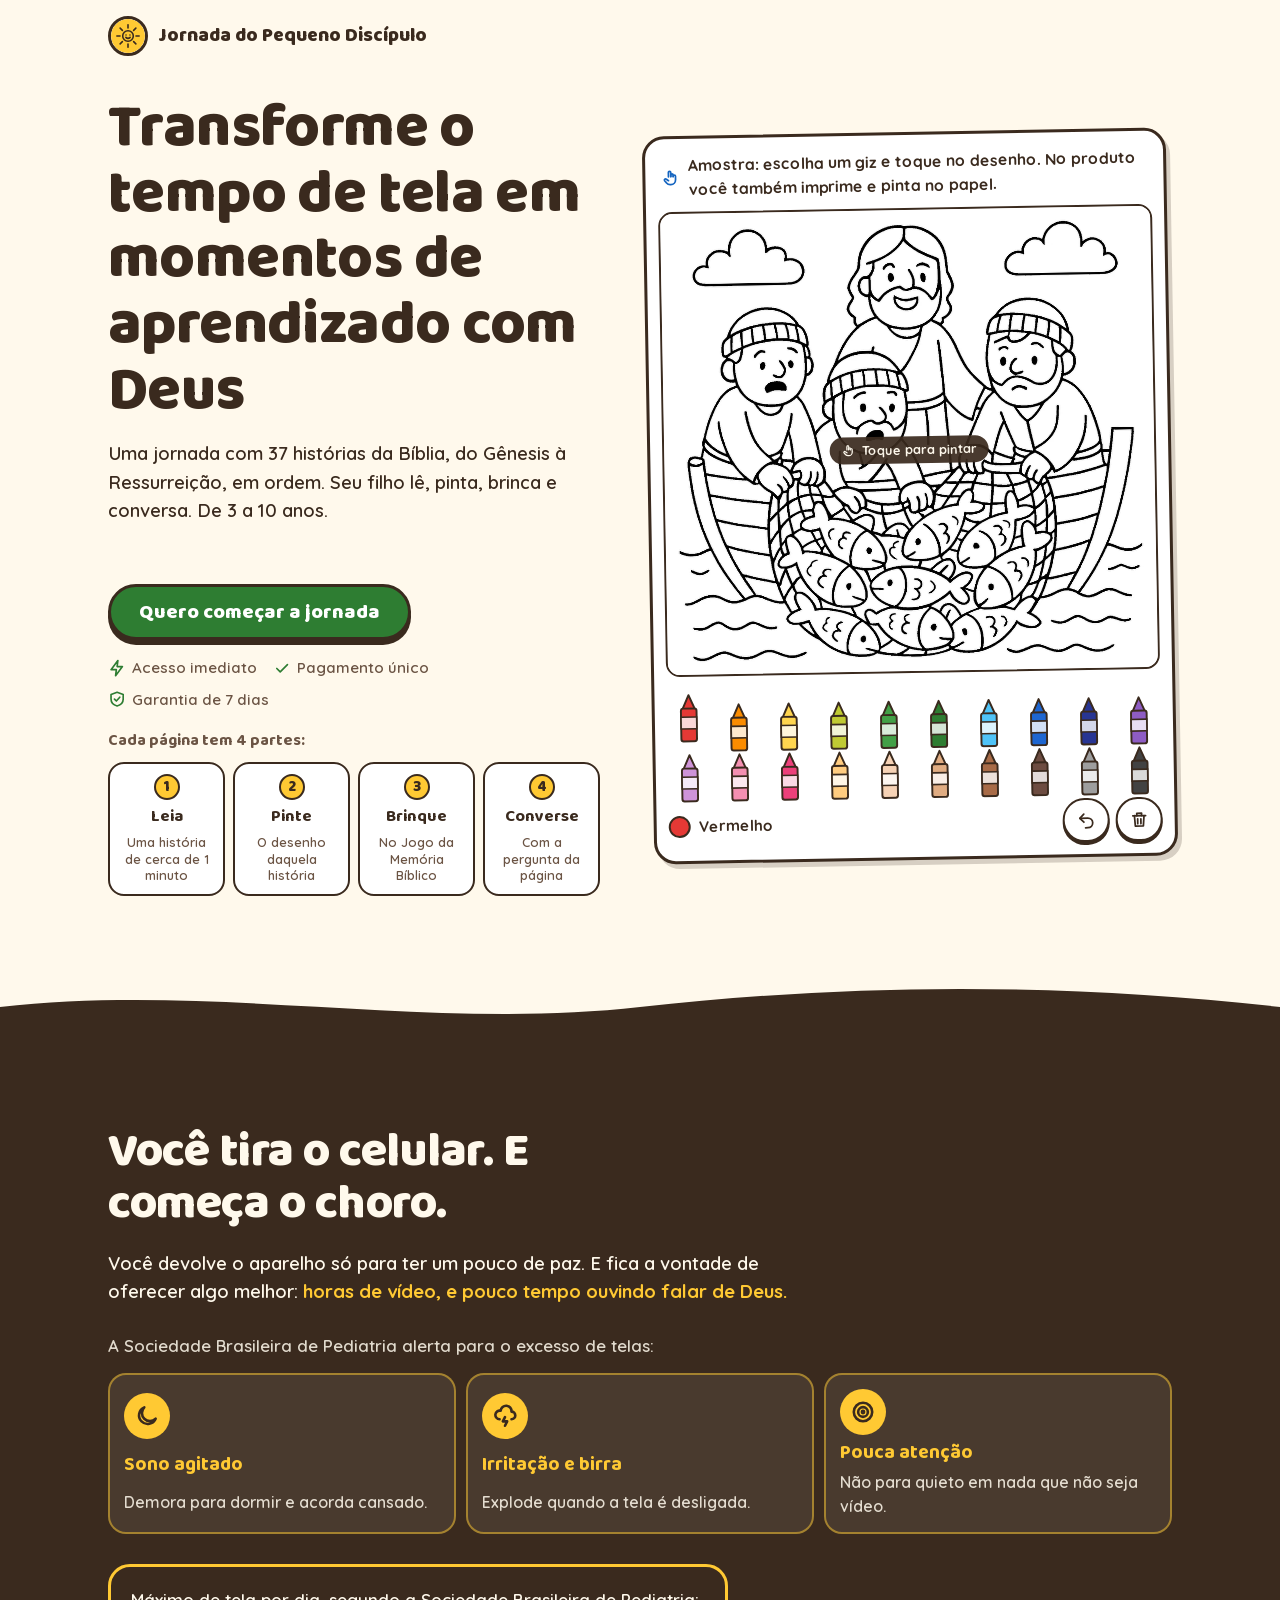
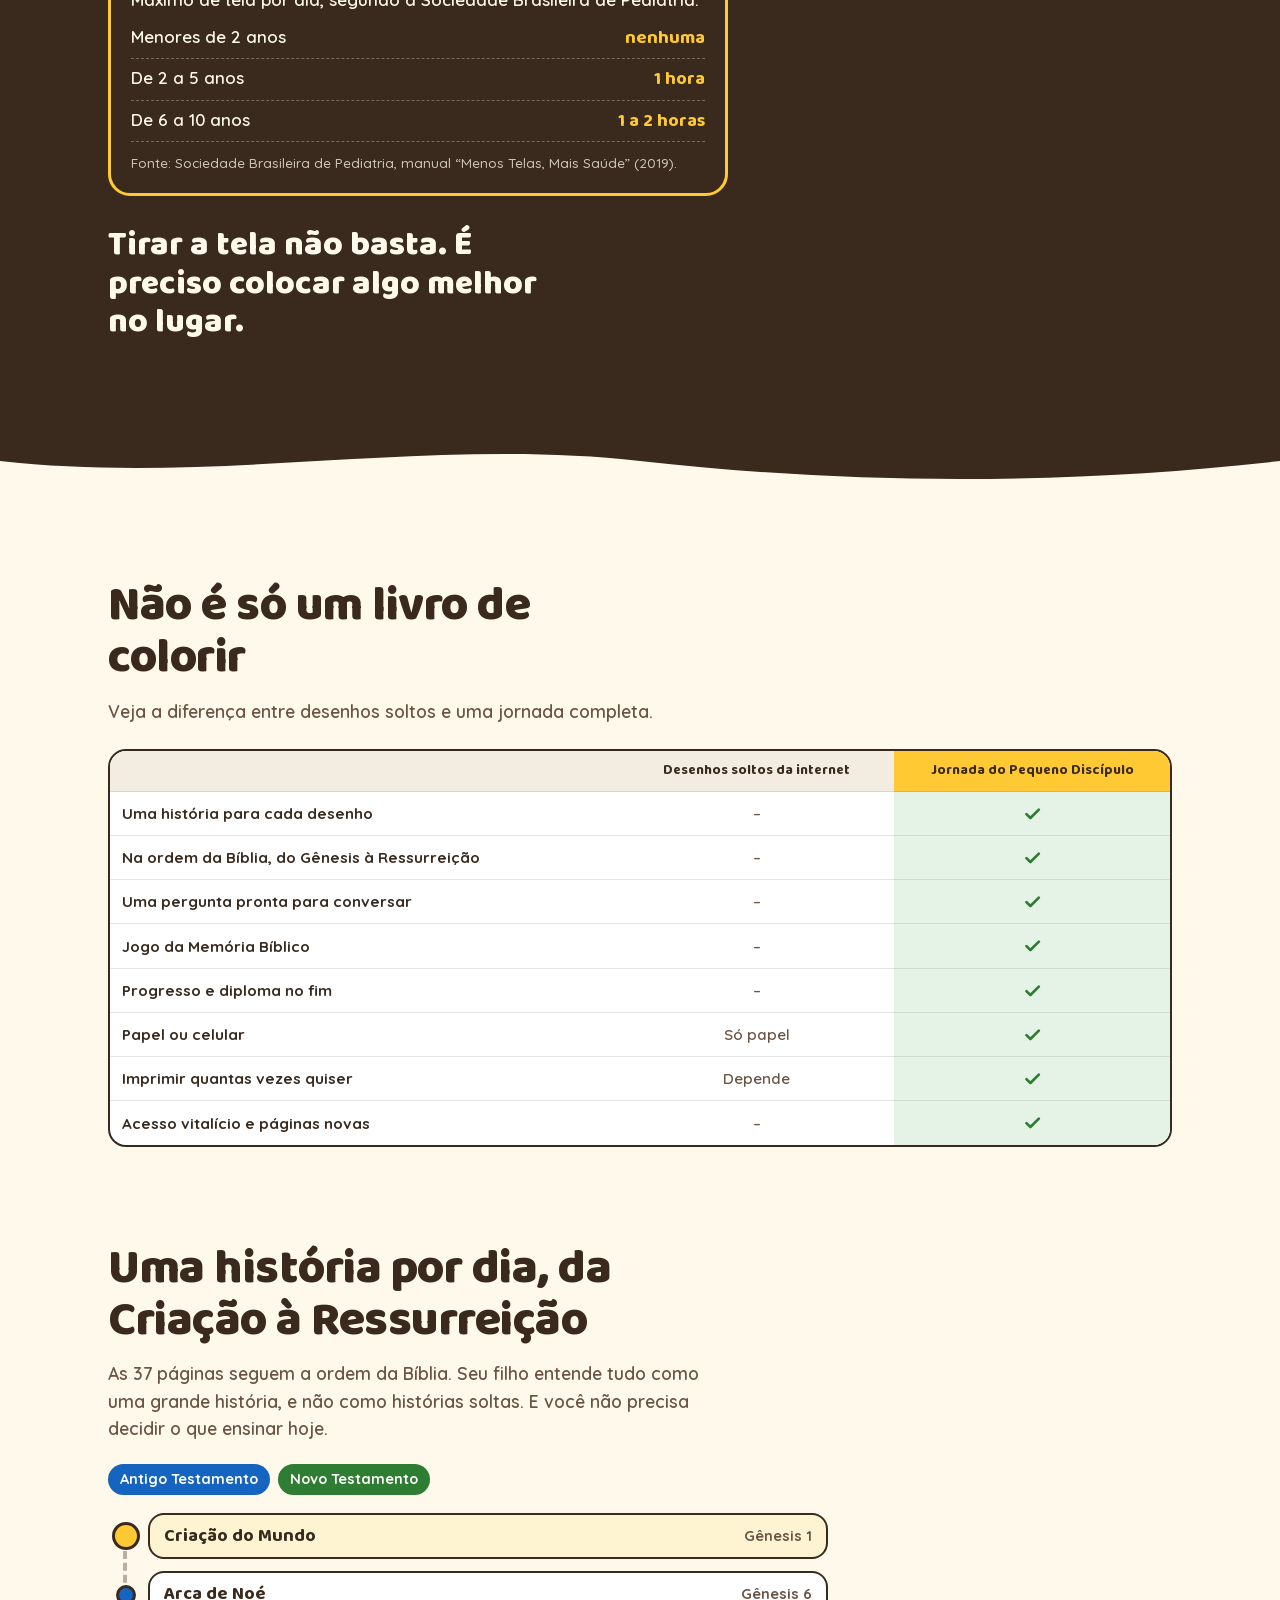
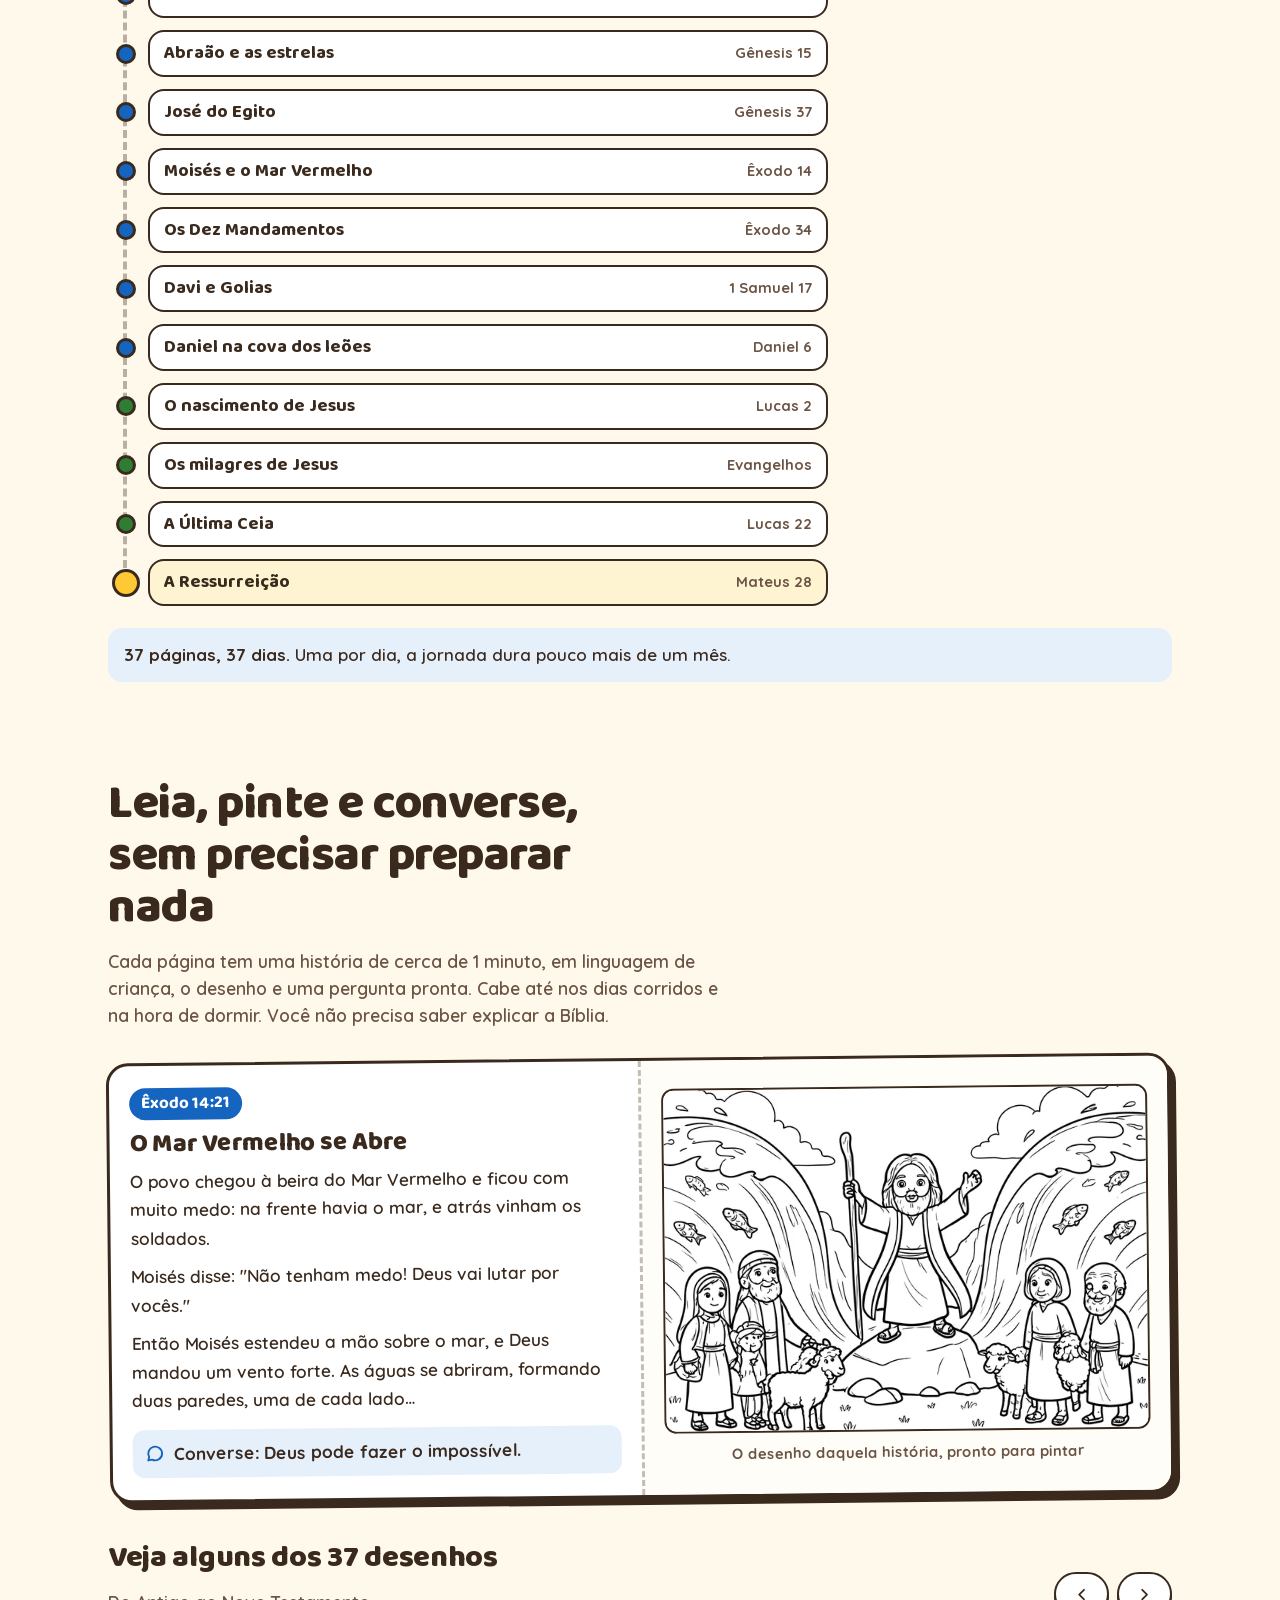
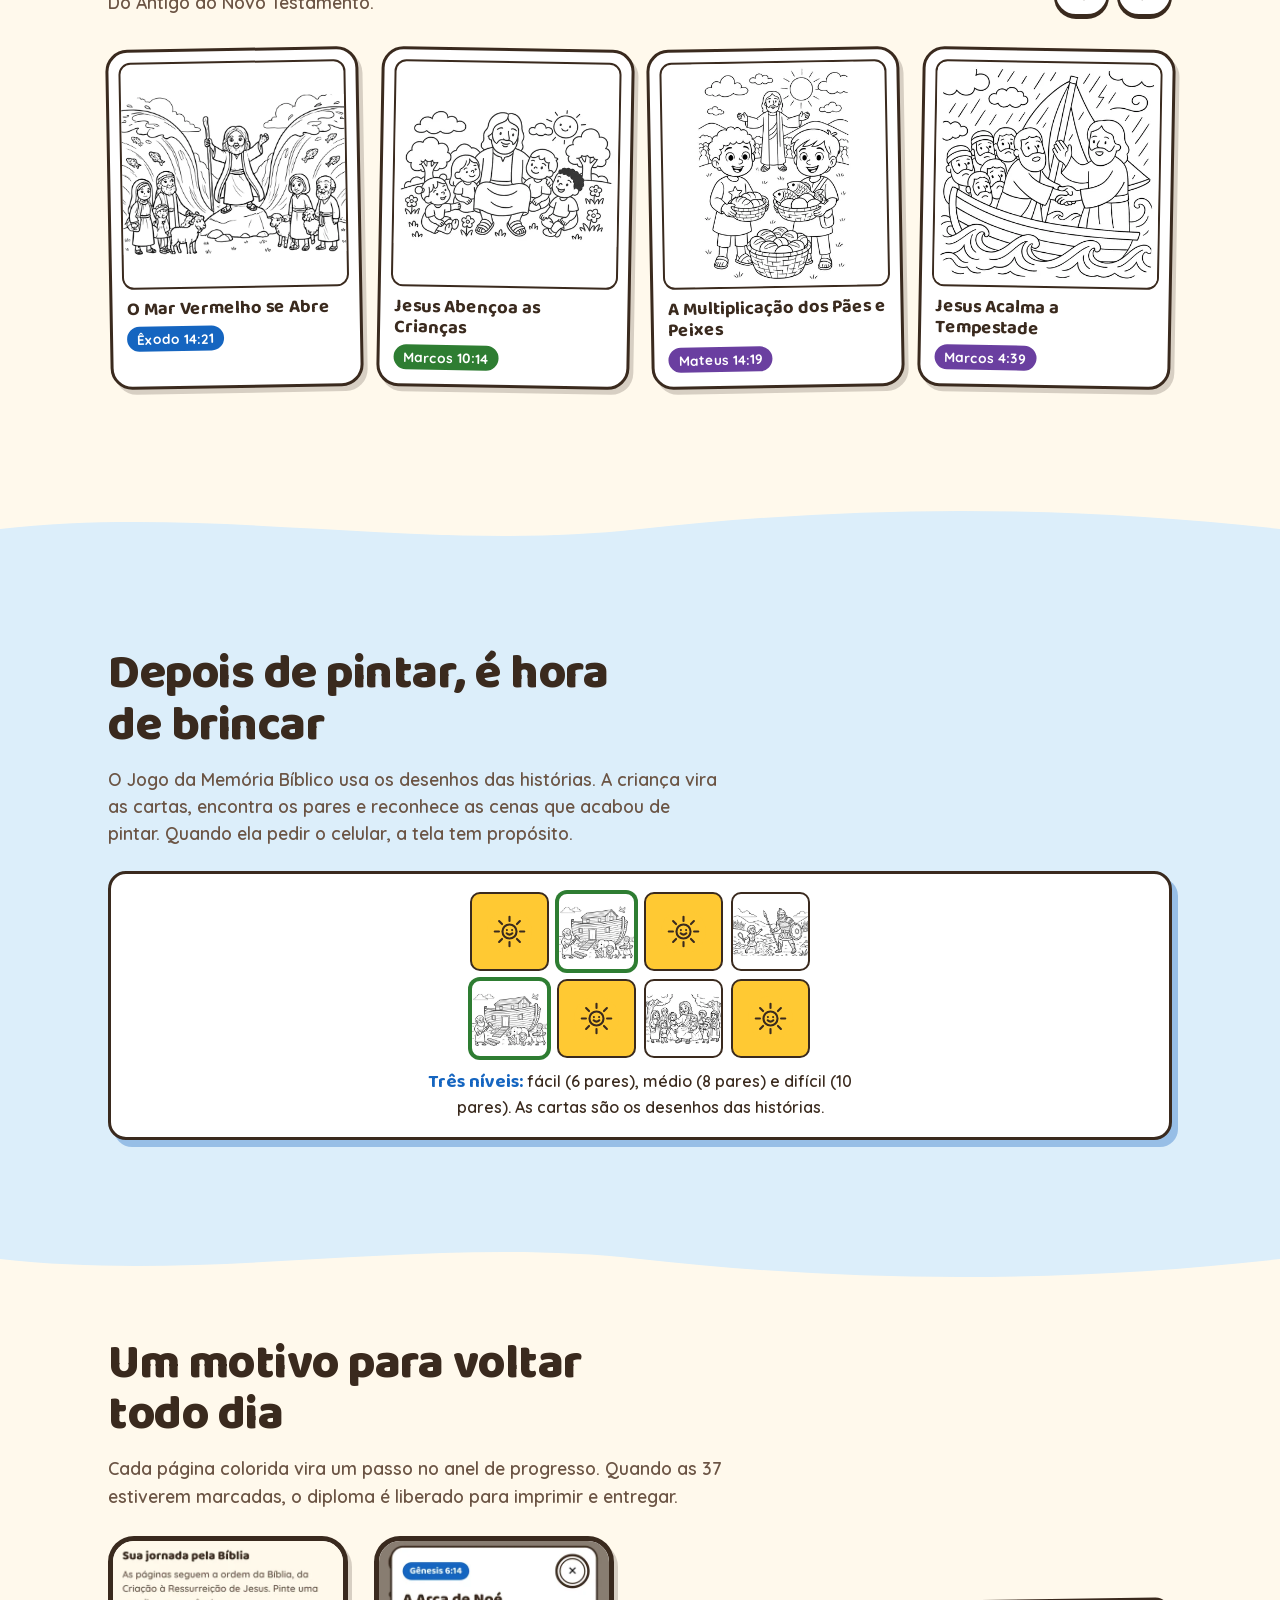
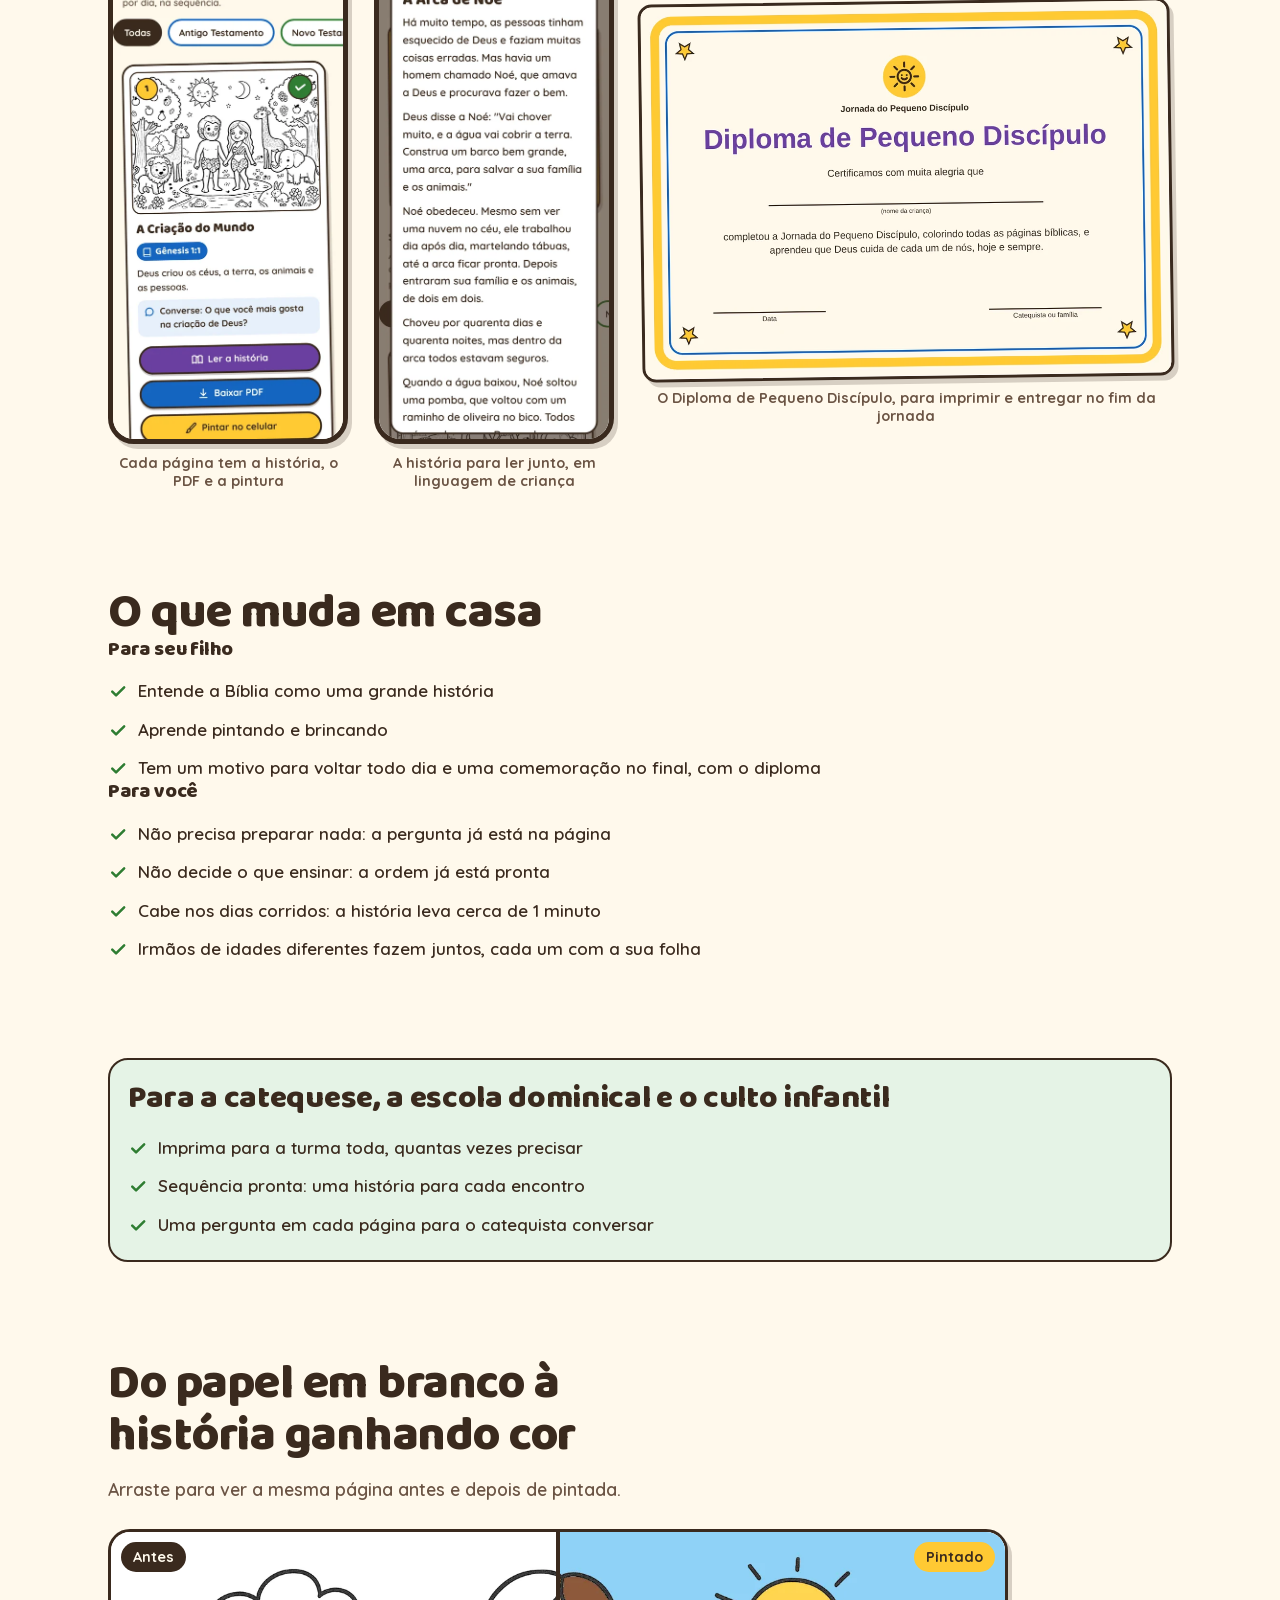
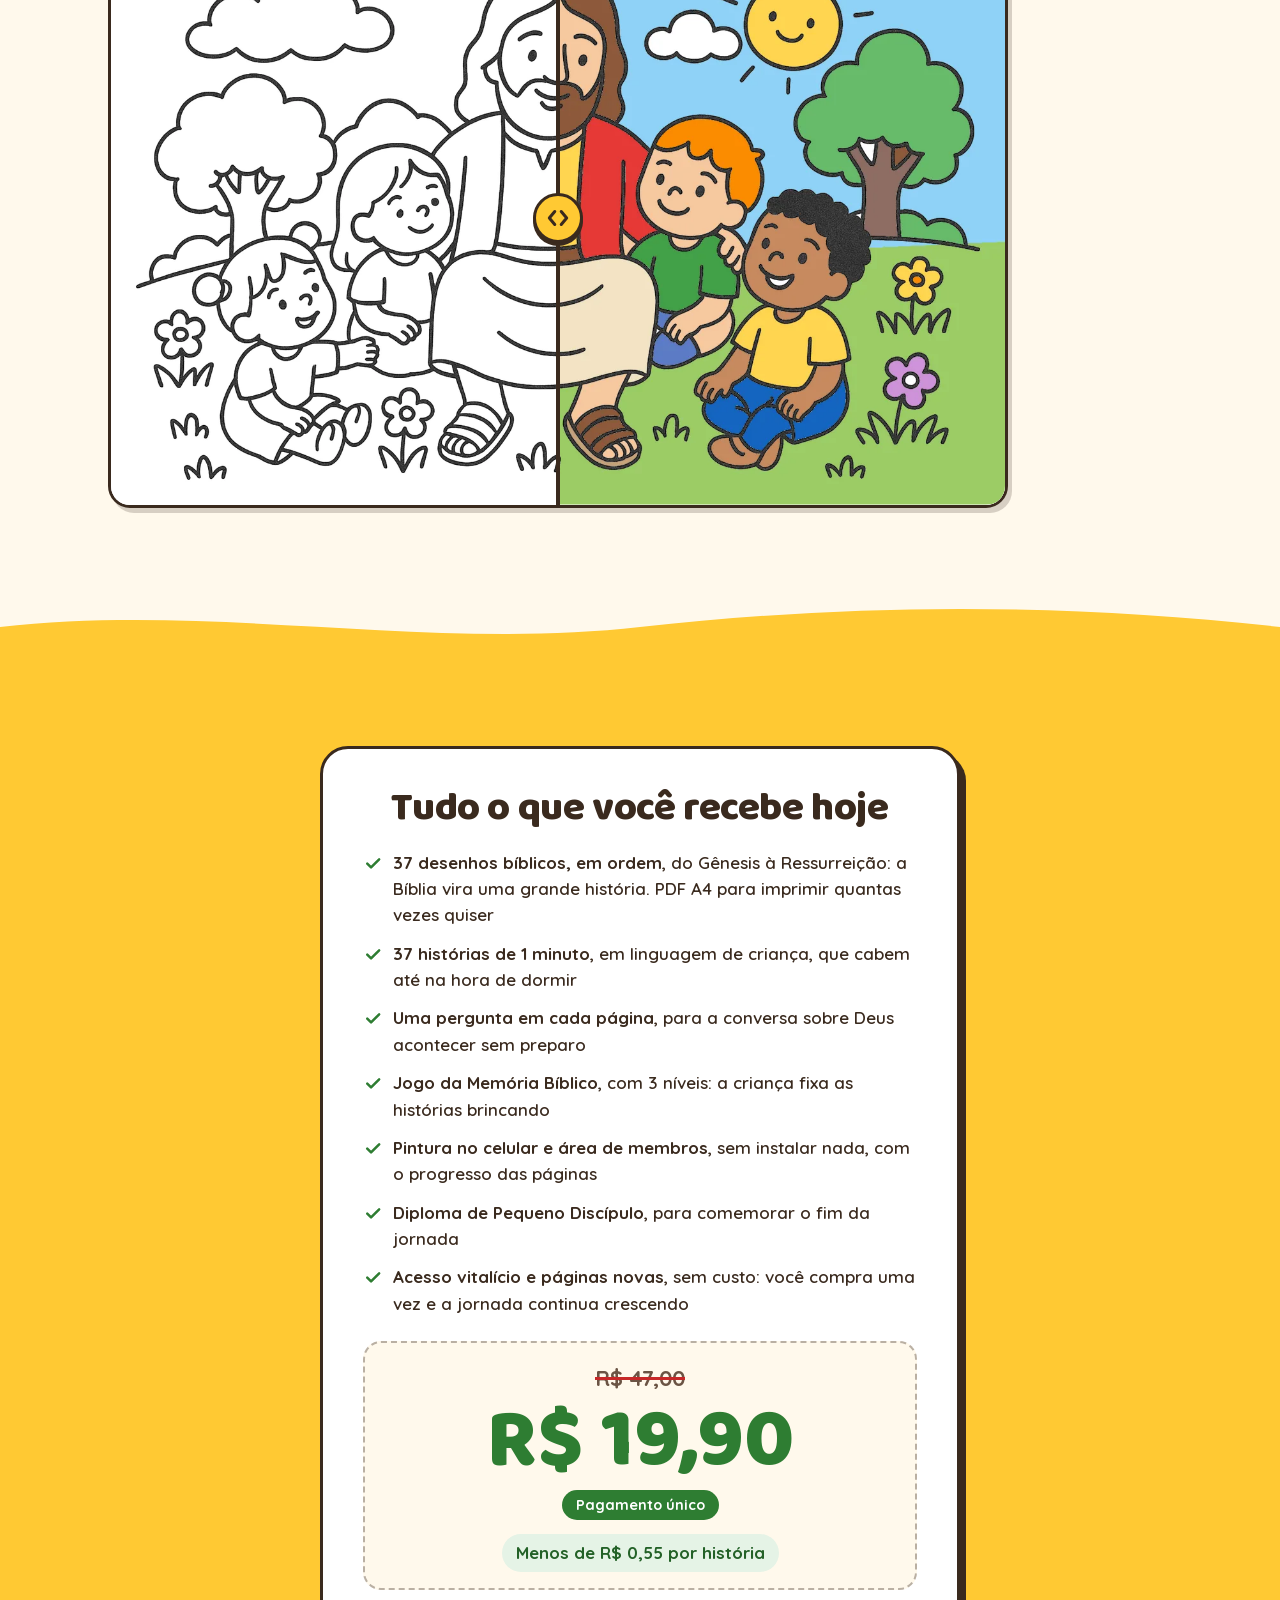
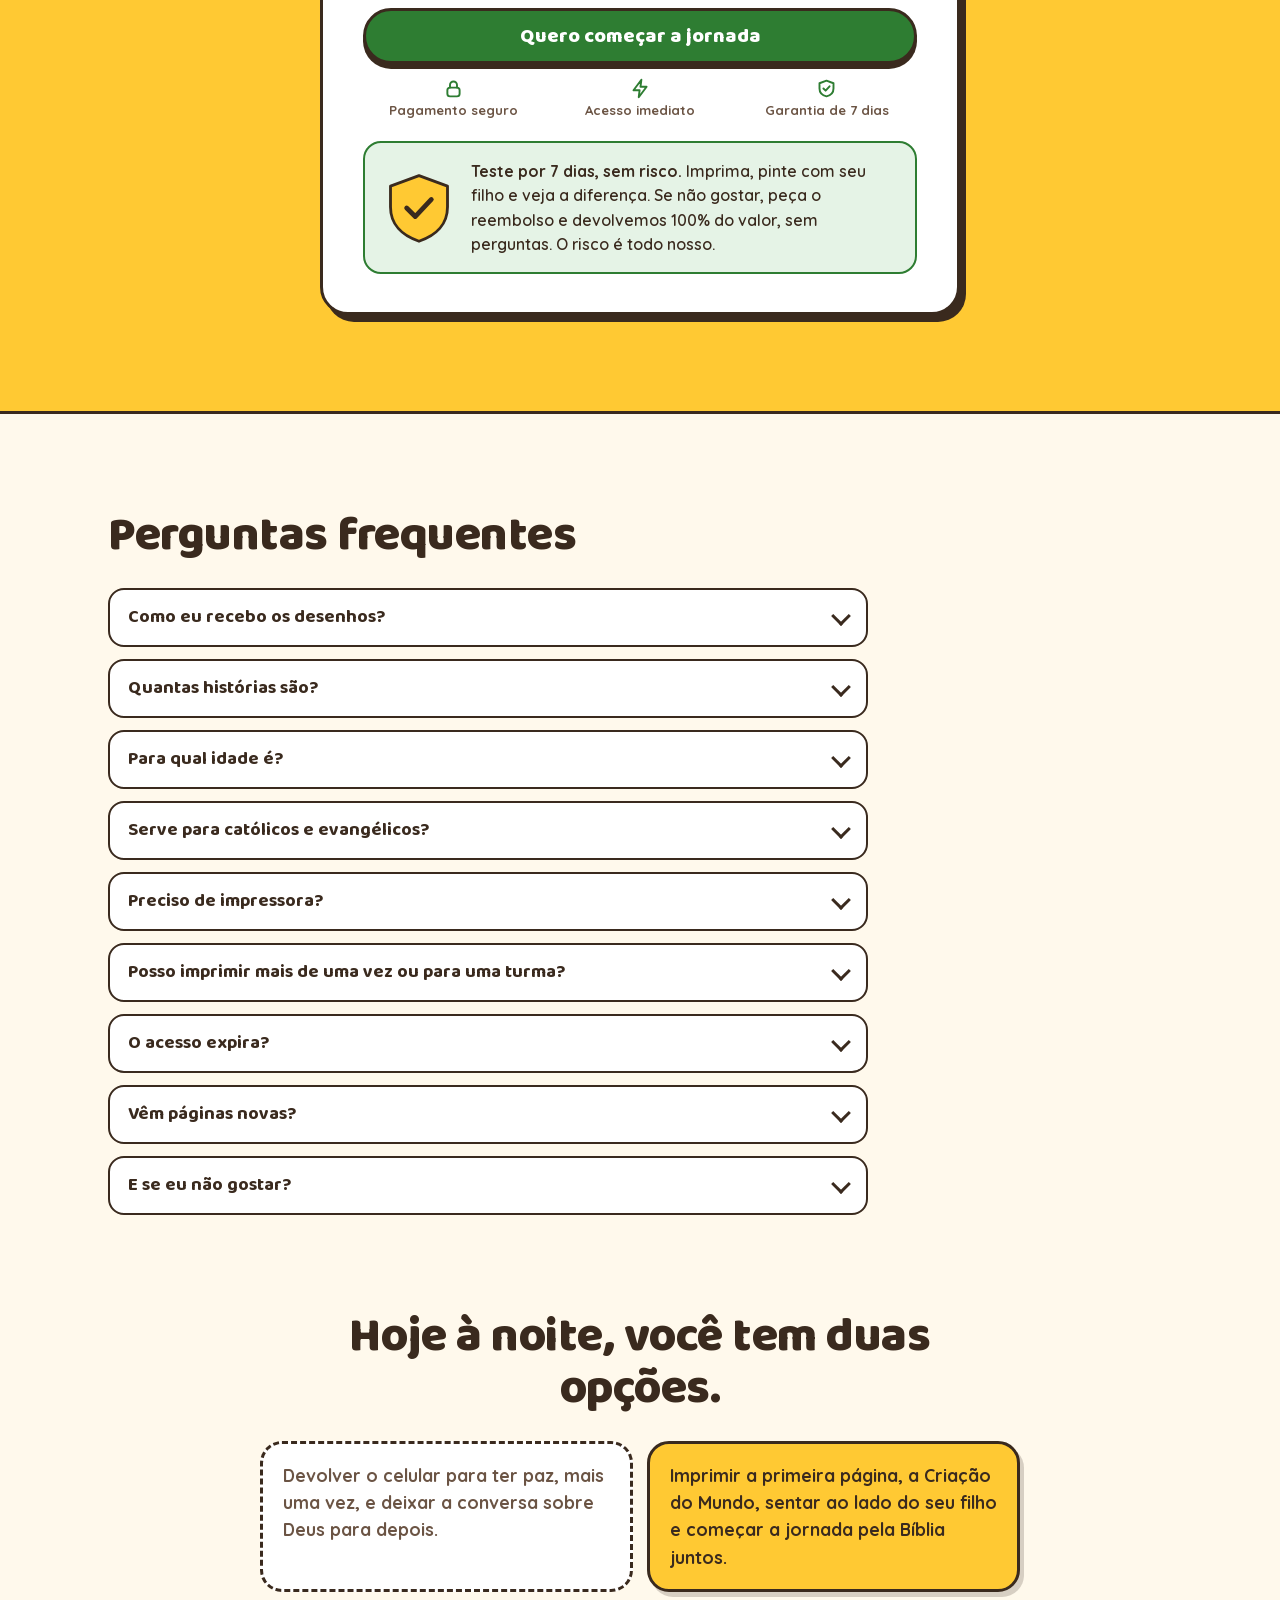
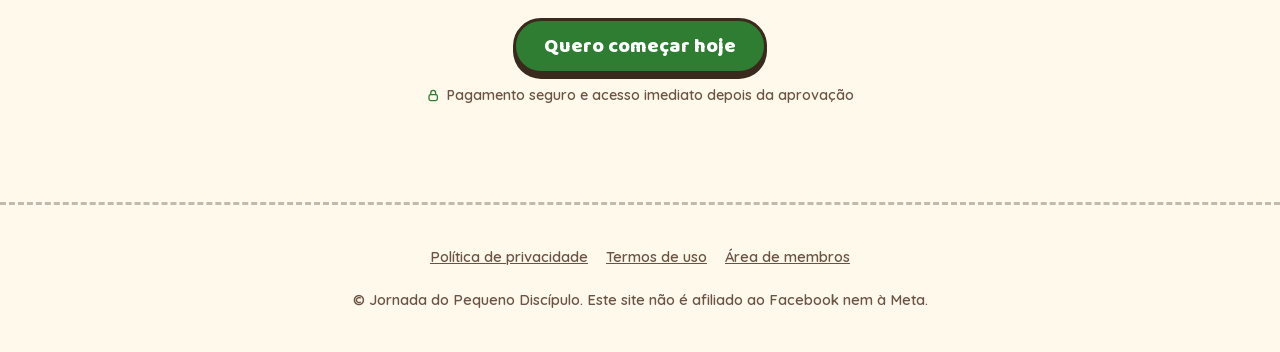
==== commit 2453b6ca: "Pixel da Meta: ID 1425833215921005 ativado (rastreio.js) e fallback noscript Co-Authored-By: Claude " ====
--- a/index.html
+++ b/index.html
@@ -28,6 +28,8 @@
   <link rel="stylesheet" href="css/landing.css?v=bcfe3b68">
 </head>
 <body>
+  <noscript><img height="1" width="1" style="display:none" alt="" src="https://www.facebook.com/tr?id=1425833215921005&ev=PageView&noscript=1"></noscript>
+
   <svg width="0" height="0" style="position:absolute" aria-hidden="true">
     <symbol id="i-check" viewBox="0 0 24 24"><path d="m5 12.5 4.5 4.5L19 7.5"/></symbol>
     <symbol id="i-download" viewBox="0 0 24 24"><path d="M12 3v12"/><path d="m7 11 5 5 5-5"/><path d="M5 20h14"/></symbol>
@@ -452,7 +454,7 @@
     <a class="btn btn--comprar btn--bloco" href="#oferta" tabindex="-1">Quero começar a jornada</a>
   </div>
 
-  <script src="js/config.js?v=5de7efe9"></script>
+  <script src="js/config.js?v=6b6eb8e3"></script>
   <script src="js/rastreio.js?v=0b0ee09b"></script>
   <script src="js/landing.js?v=4911f906" defer></script>
 </body>
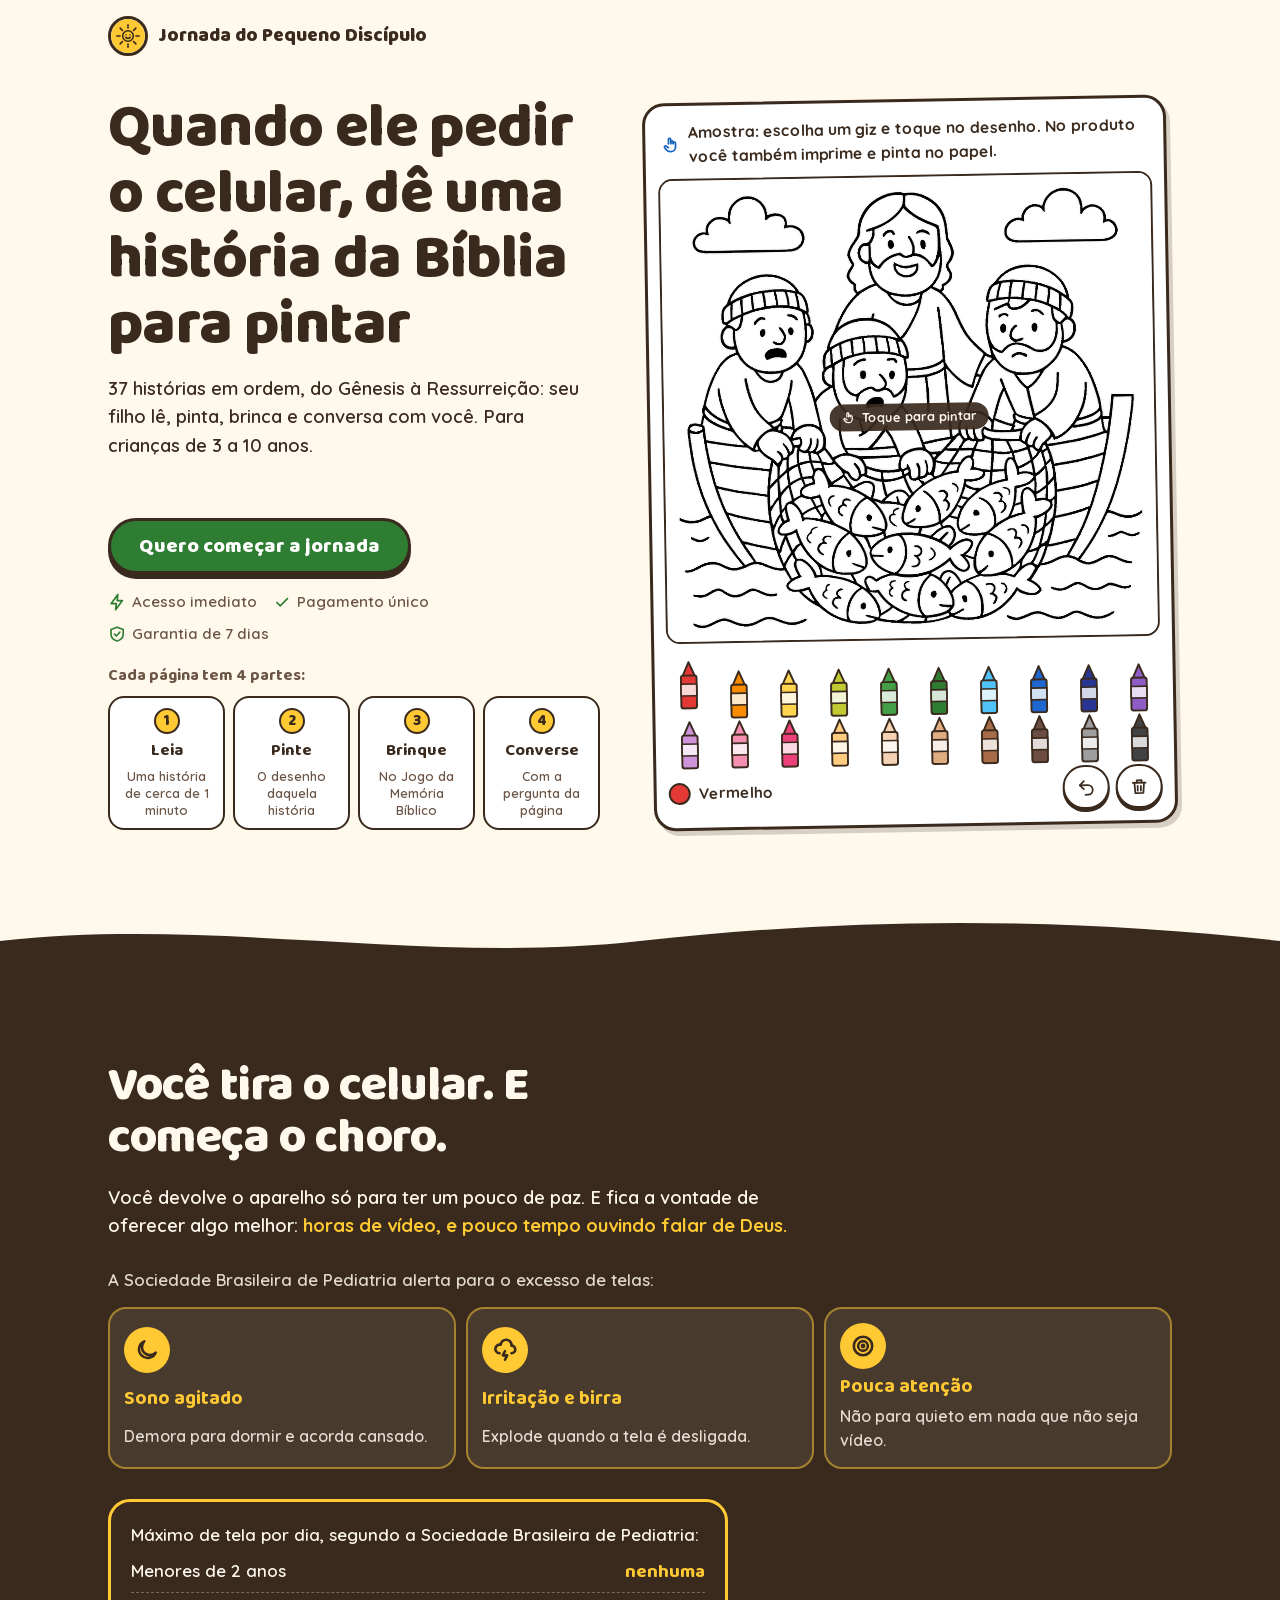
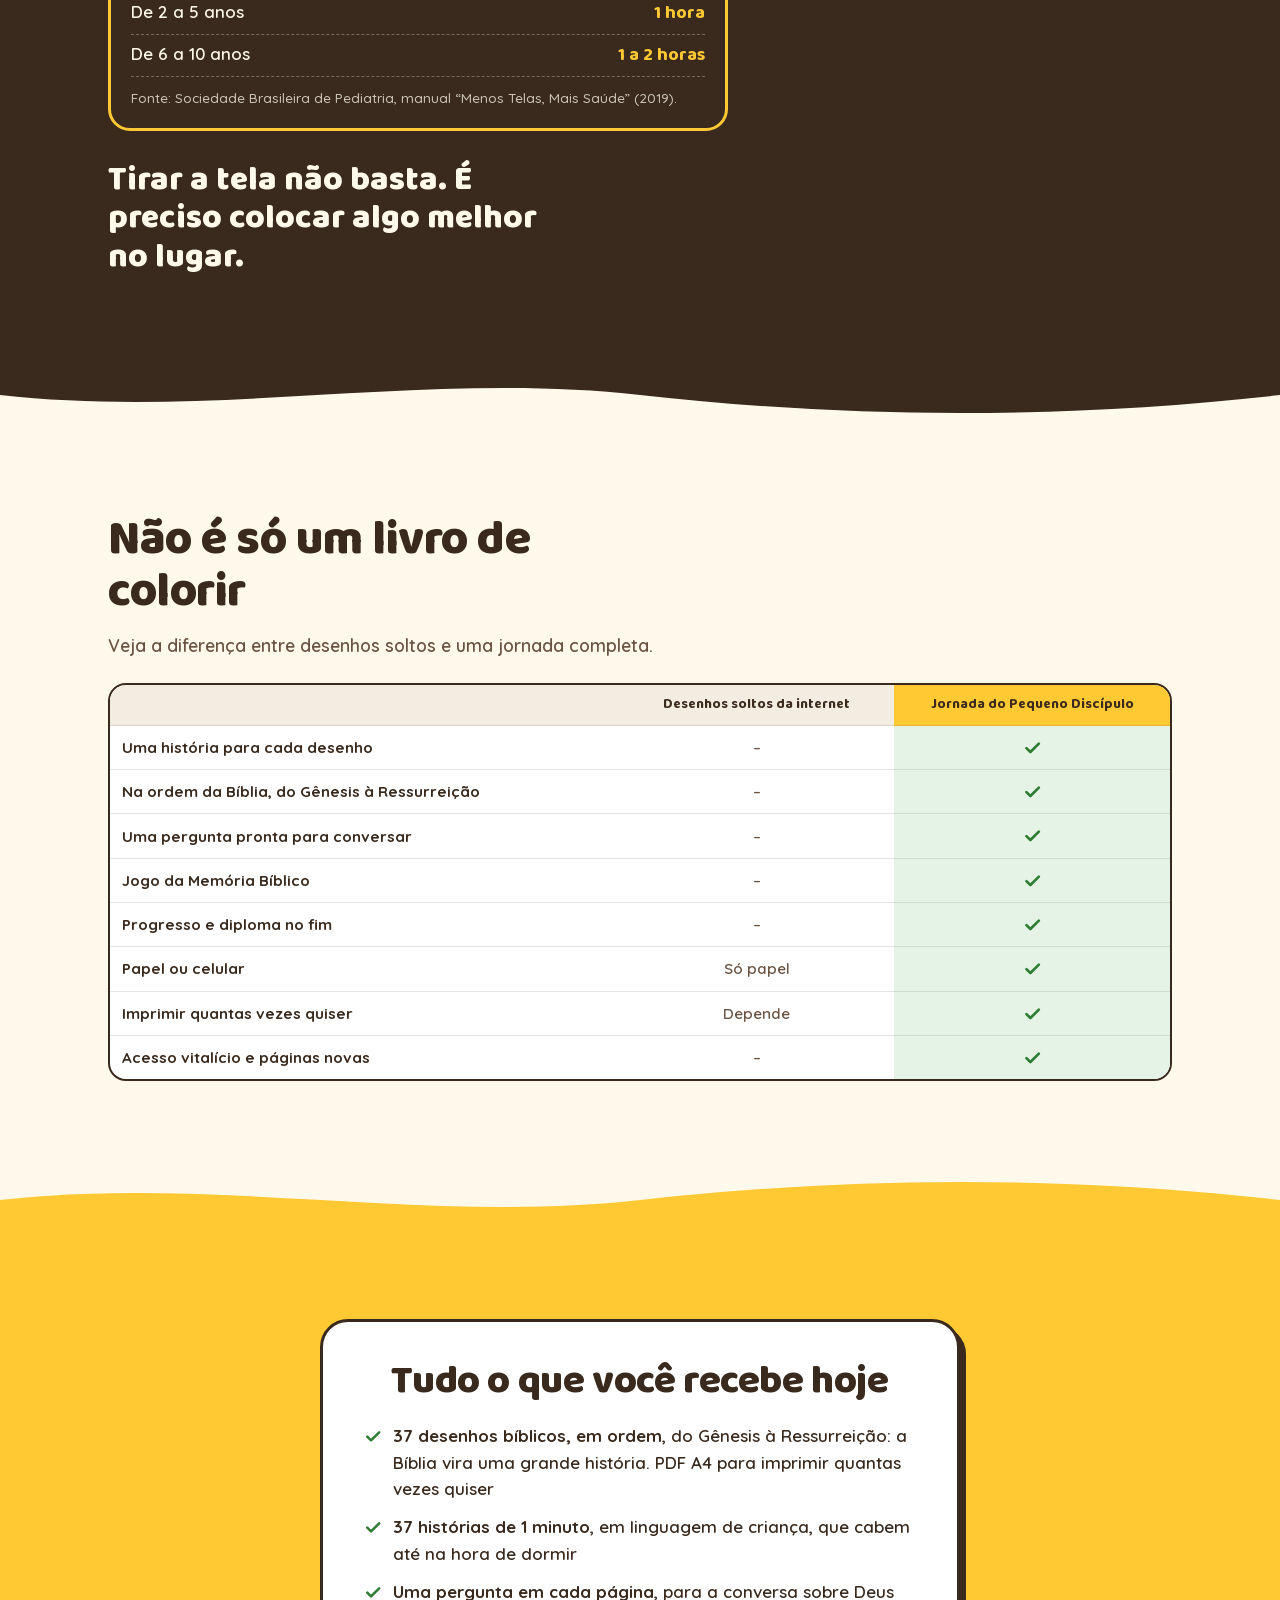
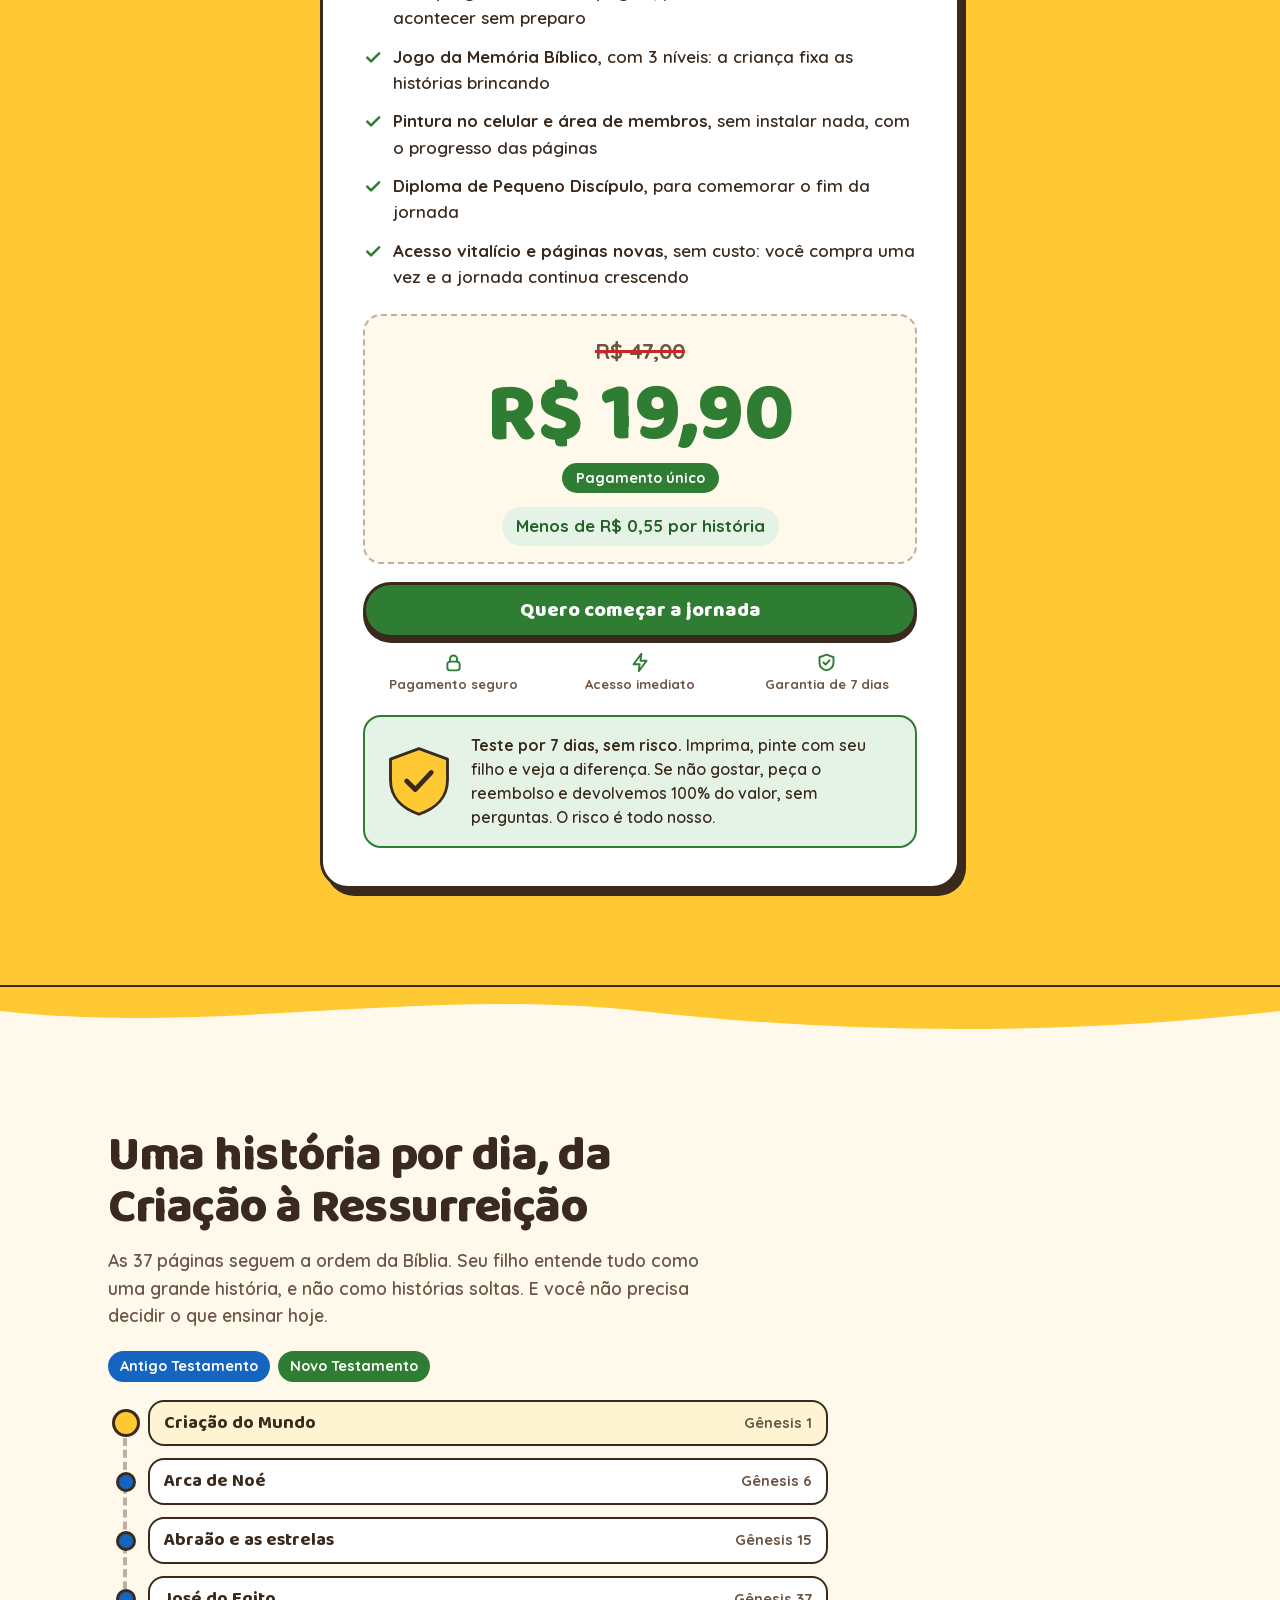
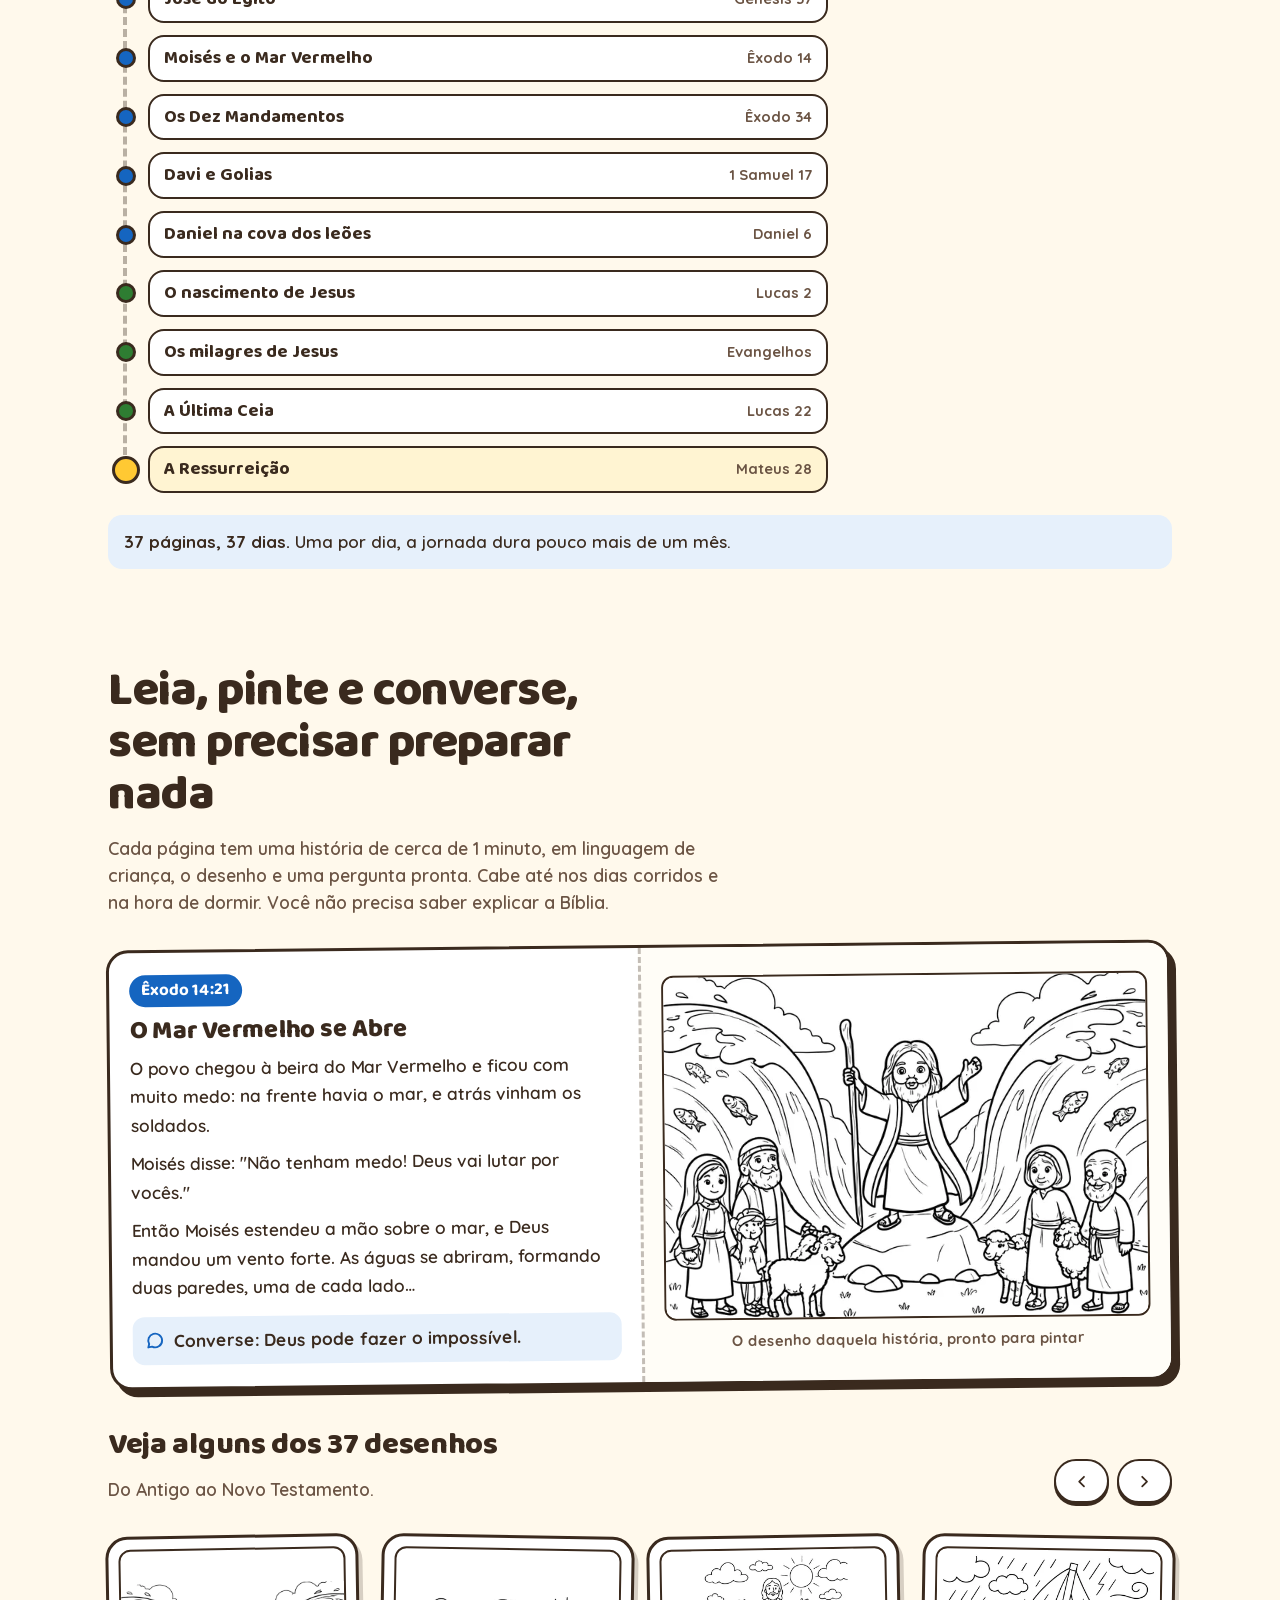
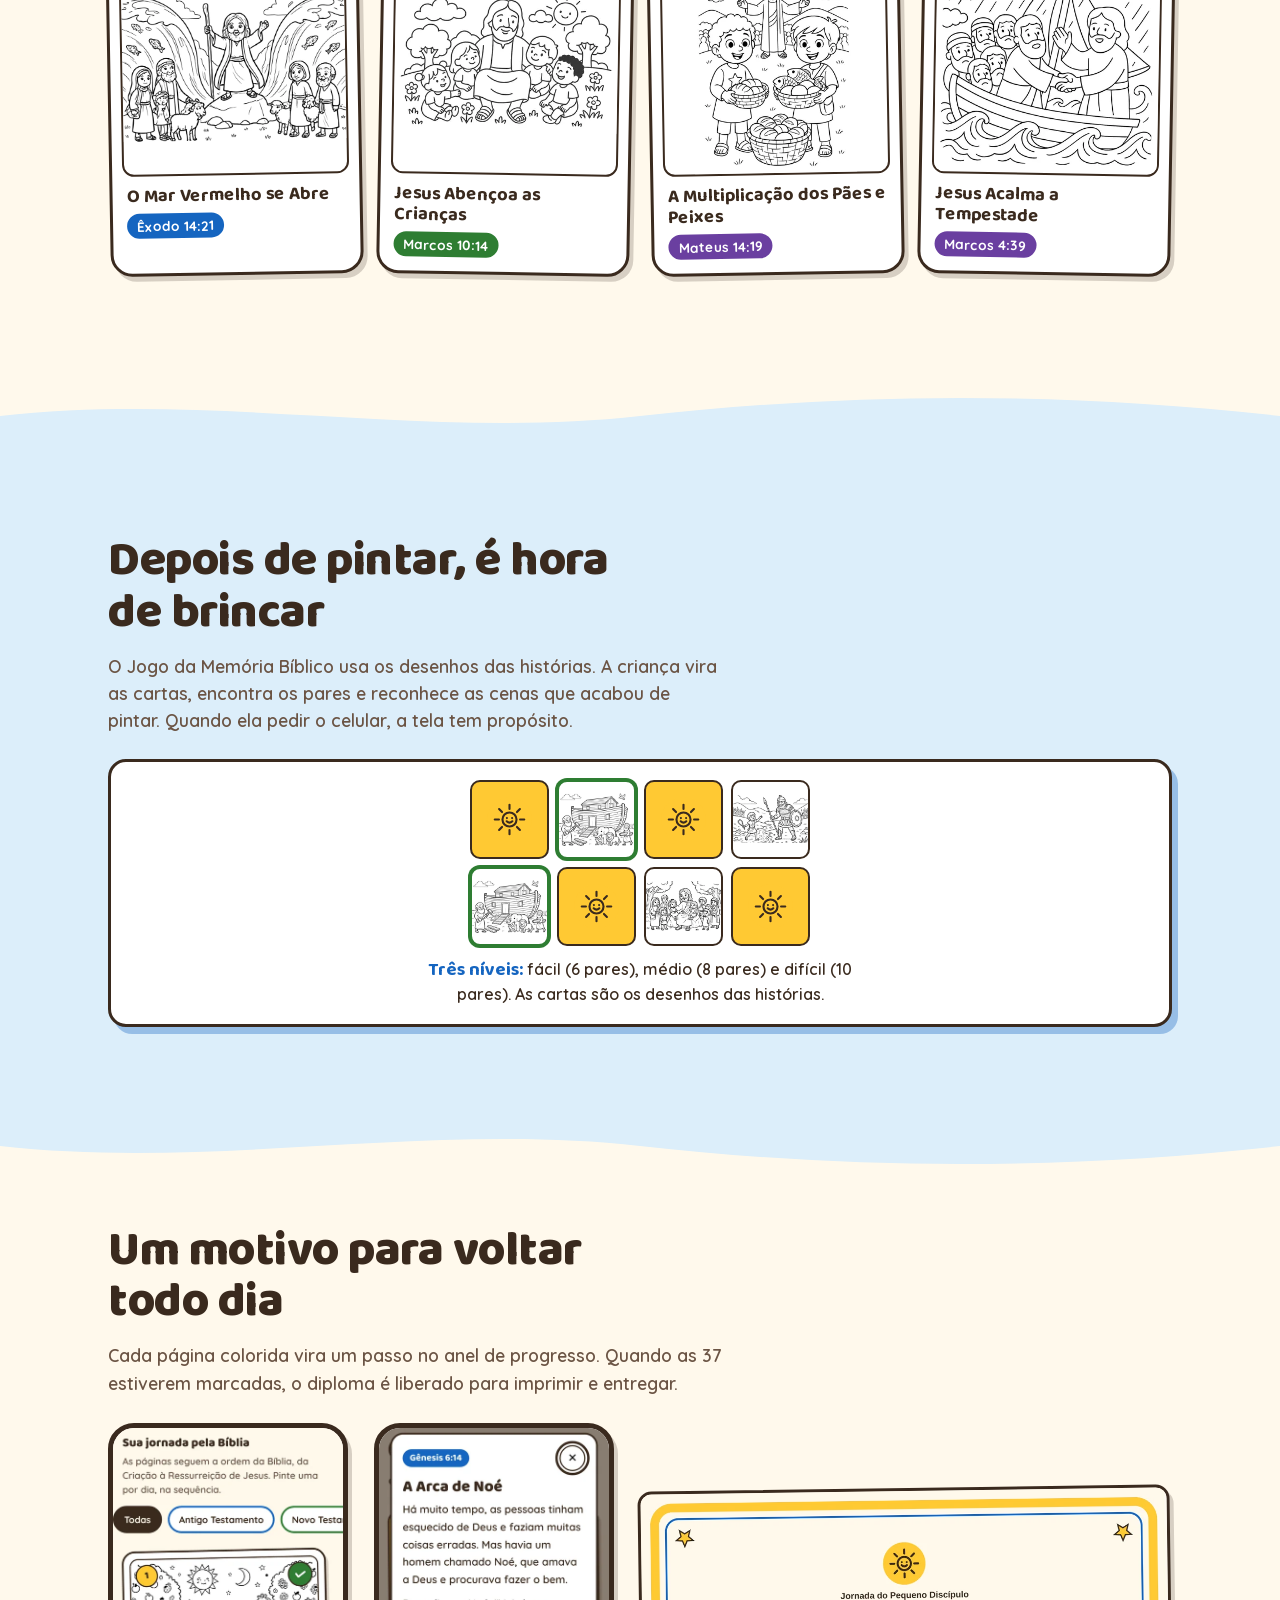
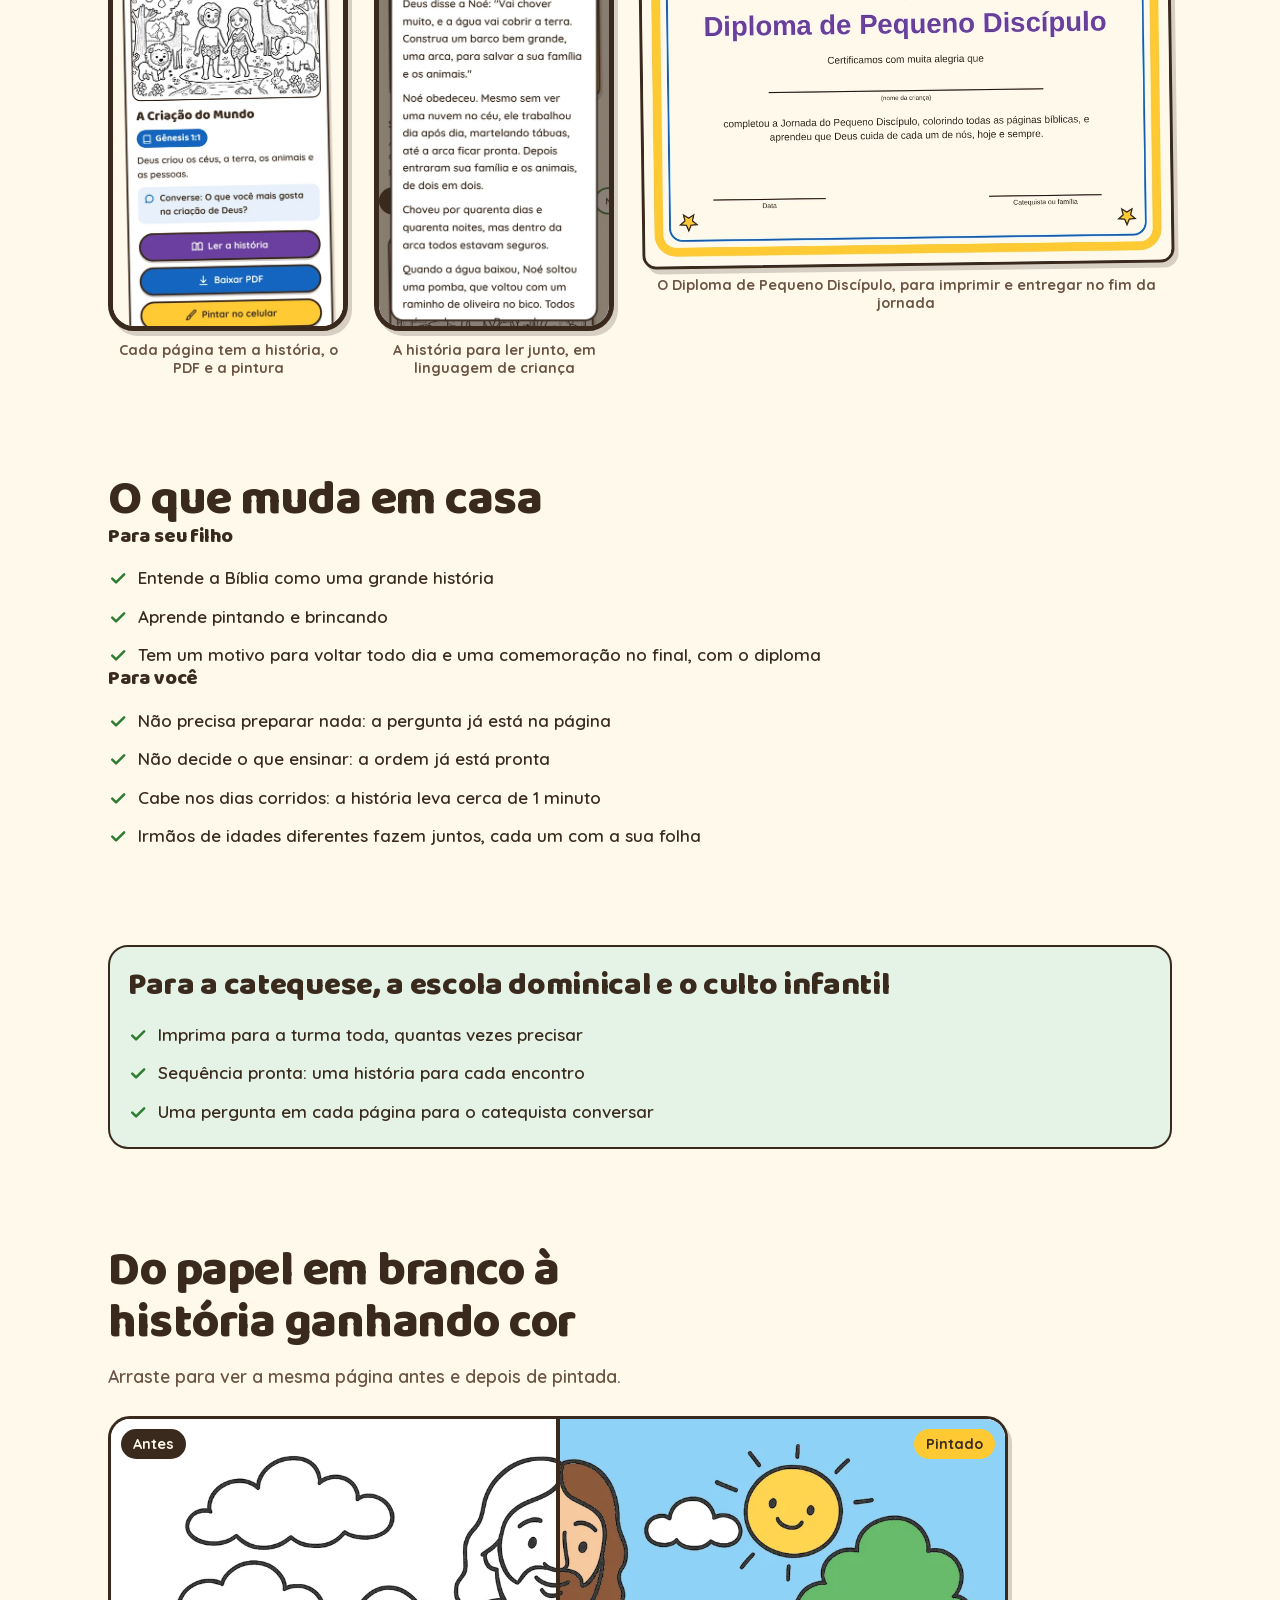
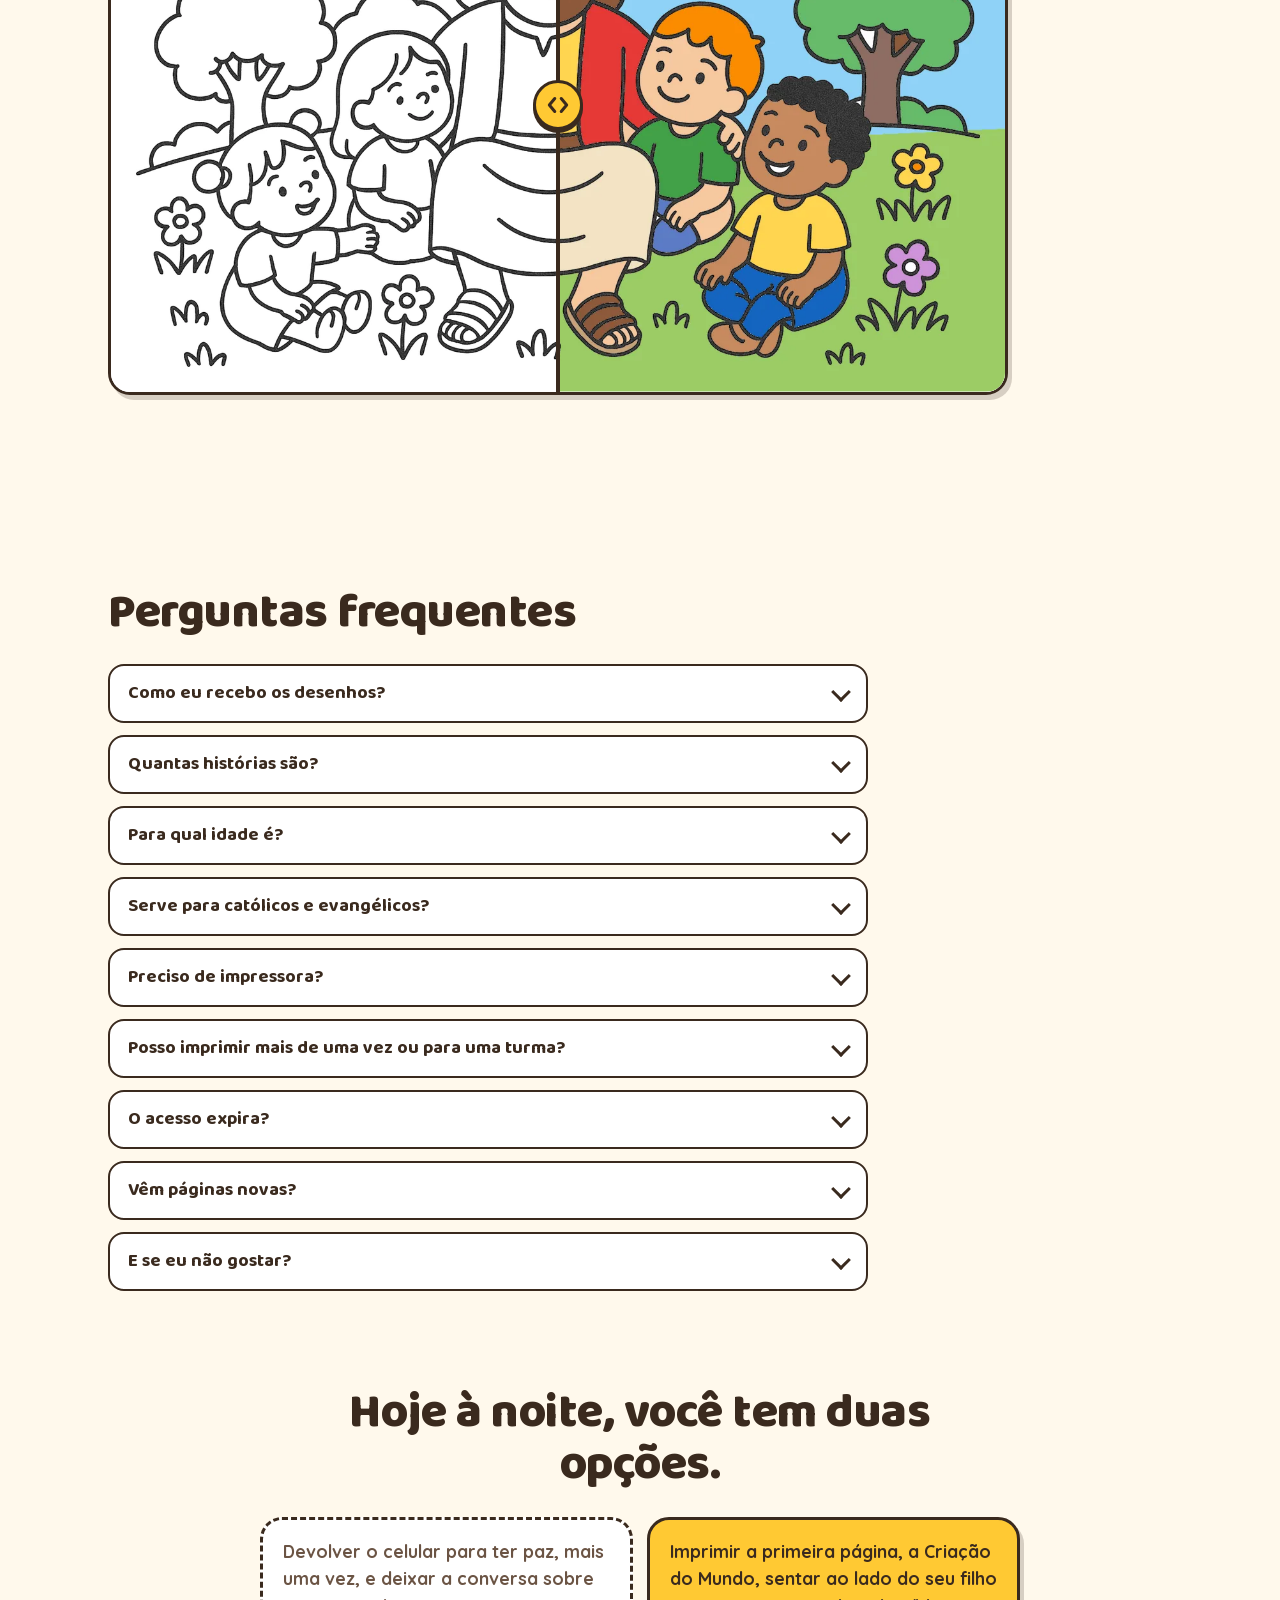
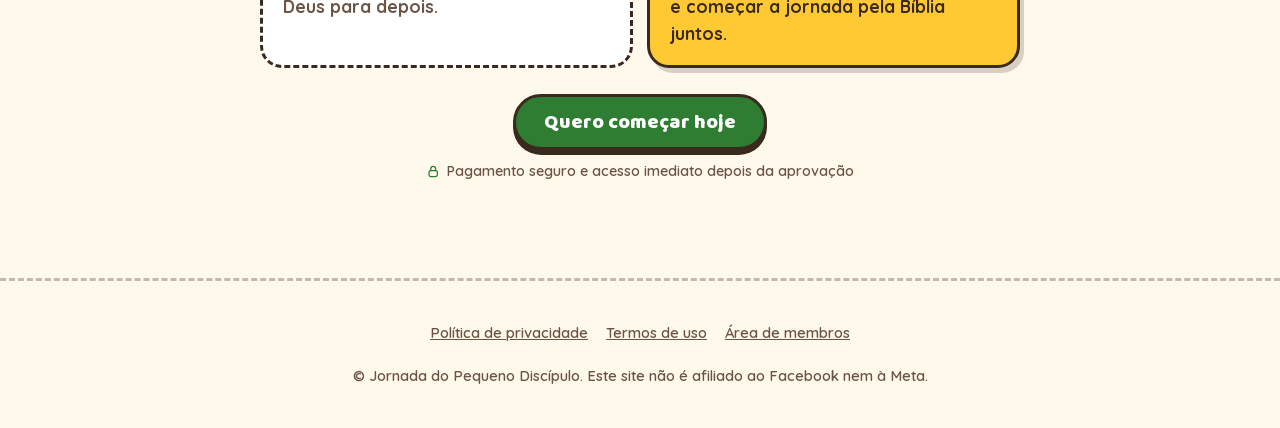
==== commit 49d4ee2b: "Página de vendas: novo gancho no topo e oferta logo após a comparação Co-Authored-By: Claude Opus 5." ====
--- a/index.html
+++ b/index.html
@@ -67,8 +67,8 @@
     <section class="hero">
       <div class="container hero__grade">
         <div class="hero__texto">
-          <h1>Transforme o tempo de tela em momentos de aprendizado com Deus</h1>
-          <p class="hero__sub">Uma jornada com 37 histórias da Bíblia, do Gênesis à Ressurreição, em ordem. Seu filho lê, pinta, brinca e conversa. De 3 a 10 anos.</p>
+          <h1>Quando ele pedir o celular, dê uma história da Bíblia para pintar</h1>
+          <p class="hero__sub">37 histórias em ordem, do Gênesis à Ressurreição: seu filho lê, pinta, brinca e conversa com você. Para crianças de 3 a 10 anos.</p>
           <div class="hero__cta" id="hero-cta">
             <a class="btn btn--comprar" href="#oferta">Quero começar a jornada</a>
             <ul class="limpa garantias-curtas">
@@ -166,8 +166,48 @@
       </div>
     </section>
 
+    <div class="onda" aria-hidden="true"><svg viewBox="0 0 1440 60" preserveAspectRatio="none"><path d="M0 30 C 240 0 480 60 720 30 S 1200 0 1440 30 V60 H0 Z" fill="#FFC933"/></svg></div>
+    <!-- ============ OFERTA ============ -->
+    <section class="secao oferta" id="oferta" aria-labelledby="oferta-titulo">
+      <div class="container">
+        <div class="oferta__caixa">
+          <h2 id="oferta-titulo">Tudo o que você recebe hoje</h2>
+          <ul class="limpa oferta__lista">
+            <li><svg class="icone"><use href="#i-check"/></svg><span><b>37 desenhos bíblicos, em ordem</b>, do Gênesis à Ressurreição: a Bíblia vira uma grande história. PDF A4 para imprimir quantas vezes quiser</span></li>
+            <li><svg class="icone"><use href="#i-check"/></svg><span><b>37 histórias de 1 minuto</b>, em linguagem de criança, que cabem até na hora de dormir</span></li>
+            <li><svg class="icone"><use href="#i-check"/></svg><span><b>Uma pergunta em cada página</b>, para a conversa sobre Deus acontecer sem preparo</span></li>
+            <li><svg class="icone"><use href="#i-check"/></svg><span><b>Jogo da Memória Bíblico</b>, com 3 níveis: a criança fixa as histórias brincando</span></li>
+            <li><svg class="icone"><use href="#i-check"/></svg><span><b>Pintura no celular e área de membros</b>, sem instalar nada, com o progresso das páginas</span></li>
+            <li><svg class="icone"><use href="#i-check"/></svg><span><b>Diploma de Pequeno Discípulo</b>, para comemorar o fim da jornada</span></li>
+            <li><svg class="icone"><use href="#i-check"/></svg><span><b>Acesso vitalício e páginas novas</b>, sem custo: você compra uma vez e a jornada continua crescendo</span></li>
+          </ul>
+          <div class="preco">
+            <span class="preco__de" data-oferta="precoDe">R$ 47,00</span>
+            <span class="preco__por" data-oferta="precoPor">R$ 19,90</span>
+            <span class="preco__selo">Pagamento único</span>
+            <span class="preco__parc" data-oferta="parcelamento" hidden></span>
+            <span class="preco__unidade" id="preco-unidade" hidden></span>
+          </div>
+          <a class="btn btn--comprar btn--bloco" href="#" data-checkout>Quero começar a jornada</a>
+          <ul class="limpa confianca">
+            <li><svg class="icone"><use href="#i-cadeado"/></svg>Pagamento seguro</li>
+            <li><svg class="icone"><use href="#i-raio"/></svg>Acesso imediato</li>
+            <li><svg class="icone"><use href="#i-escudo"/></svg><span>Garantia de <span data-oferta="garantiaDias">7</span> dias</span></li>
+          </ul>
+          <div class="selo">
+            <svg viewBox="0 0 80 80" aria-hidden="true">
+              <path d="M40 6 70 17v22c0 18-12 30-30 36C22 69 10 57 10 39V17z" fill="#FFC933" stroke="#3A2A1E" stroke-width="3" stroke-linejoin="round"/>
+              <path d="m27 40 9 9 17-18" fill="none" stroke="#3A2A1E" stroke-width="5" stroke-linecap="round" stroke-linejoin="round"/>
+            </svg>
+            <p><b>Teste por <span data-oferta="garantiaDias">7</span> dias, sem risco.</b> Imprima, pinte com seu filho e veja a diferença. Se não gostar, peça o reembolso e devolvemos 100% do valor, sem perguntas. O risco é todo nosso.</p>
+          </div>
+        </div>
+      </div>
+    </section>
+    <div class="onda -baixo" aria-hidden="true"><svg viewBox="0 0 1440 60" preserveAspectRatio="none"><path d="M0 30 C 240 0 480 60 720 30 S 1200 0 1440 30 V60 H0 Z" fill="#FFC933"/></svg></div>
+
     <!-- ============ A JORNADA, EM ORDEM ============ -->
-    <section class="secao jornada" aria-labelledby="jornada-titulo" style="padding-top:0">
+    <section class="secao jornada" aria-labelledby="jornada-titulo">
       <div class="container">
         <h2 class="secao__titulo" id="jornada-titulo">Uma história por dia, da Criação à Ressurreição</h2>
         <p class="secao__intro">As 37 páginas seguem a ordem da Bíblia. Seu filho entende tudo como uma grande história, e não como histórias soltas. E você não precisa decidir o que ensinar hoje.</p>
@@ -353,45 +393,6 @@
       </div>
     </section>
     -->
-
-    <div class="onda" aria-hidden="true"><svg viewBox="0 0 1440 60" preserveAspectRatio="none"><path d="M0 30 C 240 0 480 60 720 30 S 1200 0 1440 30 V60 H0 Z" fill="#FFC933"/></svg></div>
-    <!-- ============ OFERTA ============ -->
-    <section class="secao oferta" id="oferta" aria-labelledby="oferta-titulo">
-      <div class="container">
-        <div class="oferta__caixa">
-          <h2 id="oferta-titulo">Tudo o que você recebe hoje</h2>
-          <ul class="limpa oferta__lista">
-            <li><svg class="icone"><use href="#i-check"/></svg><span><b>37 desenhos bíblicos, em ordem</b>, do Gênesis à Ressurreição: a Bíblia vira uma grande história. PDF A4 para imprimir quantas vezes quiser</span></li>
-            <li><svg class="icone"><use href="#i-check"/></svg><span><b>37 histórias de 1 minuto</b>, em linguagem de criança, que cabem até na hora de dormir</span></li>
-            <li><svg class="icone"><use href="#i-check"/></svg><span><b>Uma pergunta em cada página</b>, para a conversa sobre Deus acontecer sem preparo</span></li>
-            <li><svg class="icone"><use href="#i-check"/></svg><span><b>Jogo da Memória Bíblico</b>, com 3 níveis: a criança fixa as histórias brincando</span></li>
-            <li><svg class="icone"><use href="#i-check"/></svg><span><b>Pintura no celular e área de membros</b>, sem instalar nada, com o progresso das páginas</span></li>
-            <li><svg class="icone"><use href="#i-check"/></svg><span><b>Diploma de Pequeno Discípulo</b>, para comemorar o fim da jornada</span></li>
-            <li><svg class="icone"><use href="#i-check"/></svg><span><b>Acesso vitalício e páginas novas</b>, sem custo: você compra uma vez e a jornada continua crescendo</span></li>
-          </ul>
-          <div class="preco">
-            <span class="preco__de" data-oferta="precoDe">R$ 47,00</span>
-            <span class="preco__por" data-oferta="precoPor">R$ 19,90</span>
-            <span class="preco__selo">Pagamento único</span>
-            <span class="preco__parc" data-oferta="parcelamento" hidden></span>
-            <span class="preco__unidade" id="preco-unidade" hidden></span>
-          </div>
-          <a class="btn btn--comprar btn--bloco" href="#" data-checkout>Quero começar a jornada</a>
-          <ul class="limpa confianca">
-            <li><svg class="icone"><use href="#i-cadeado"/></svg>Pagamento seguro</li>
-            <li><svg class="icone"><use href="#i-raio"/></svg>Acesso imediato</li>
-            <li><svg class="icone"><use href="#i-escudo"/></svg><span>Garantia de <span data-oferta="garantiaDias">7</span> dias</span></li>
-          </ul>
-          <div class="selo">
-            <svg viewBox="0 0 80 80" aria-hidden="true">
-              <path d="M40 6 70 17v22c0 18-12 30-30 36C22 69 10 57 10 39V17z" fill="#FFC933" stroke="#3A2A1E" stroke-width="3" stroke-linejoin="round"/>
-              <path d="m27 40 9 9 17-18" fill="none" stroke="#3A2A1E" stroke-width="5" stroke-linecap="round" stroke-linejoin="round"/>
-            </svg>
-            <p><b>Teste por <span data-oferta="garantiaDias">7</span> dias, sem risco.</b> Imprima, pinte com seu filho e veja a diferença. Se não gostar, peça o reembolso e devolvemos 100% do valor, sem perguntas. O risco é todo nosso.</p>
-          </div>
-        </div>
-      </div>
-    </section>
 
     <!-- ============ FAQ ============ -->
     <section class="secao" aria-labelledby="faq-titulo">
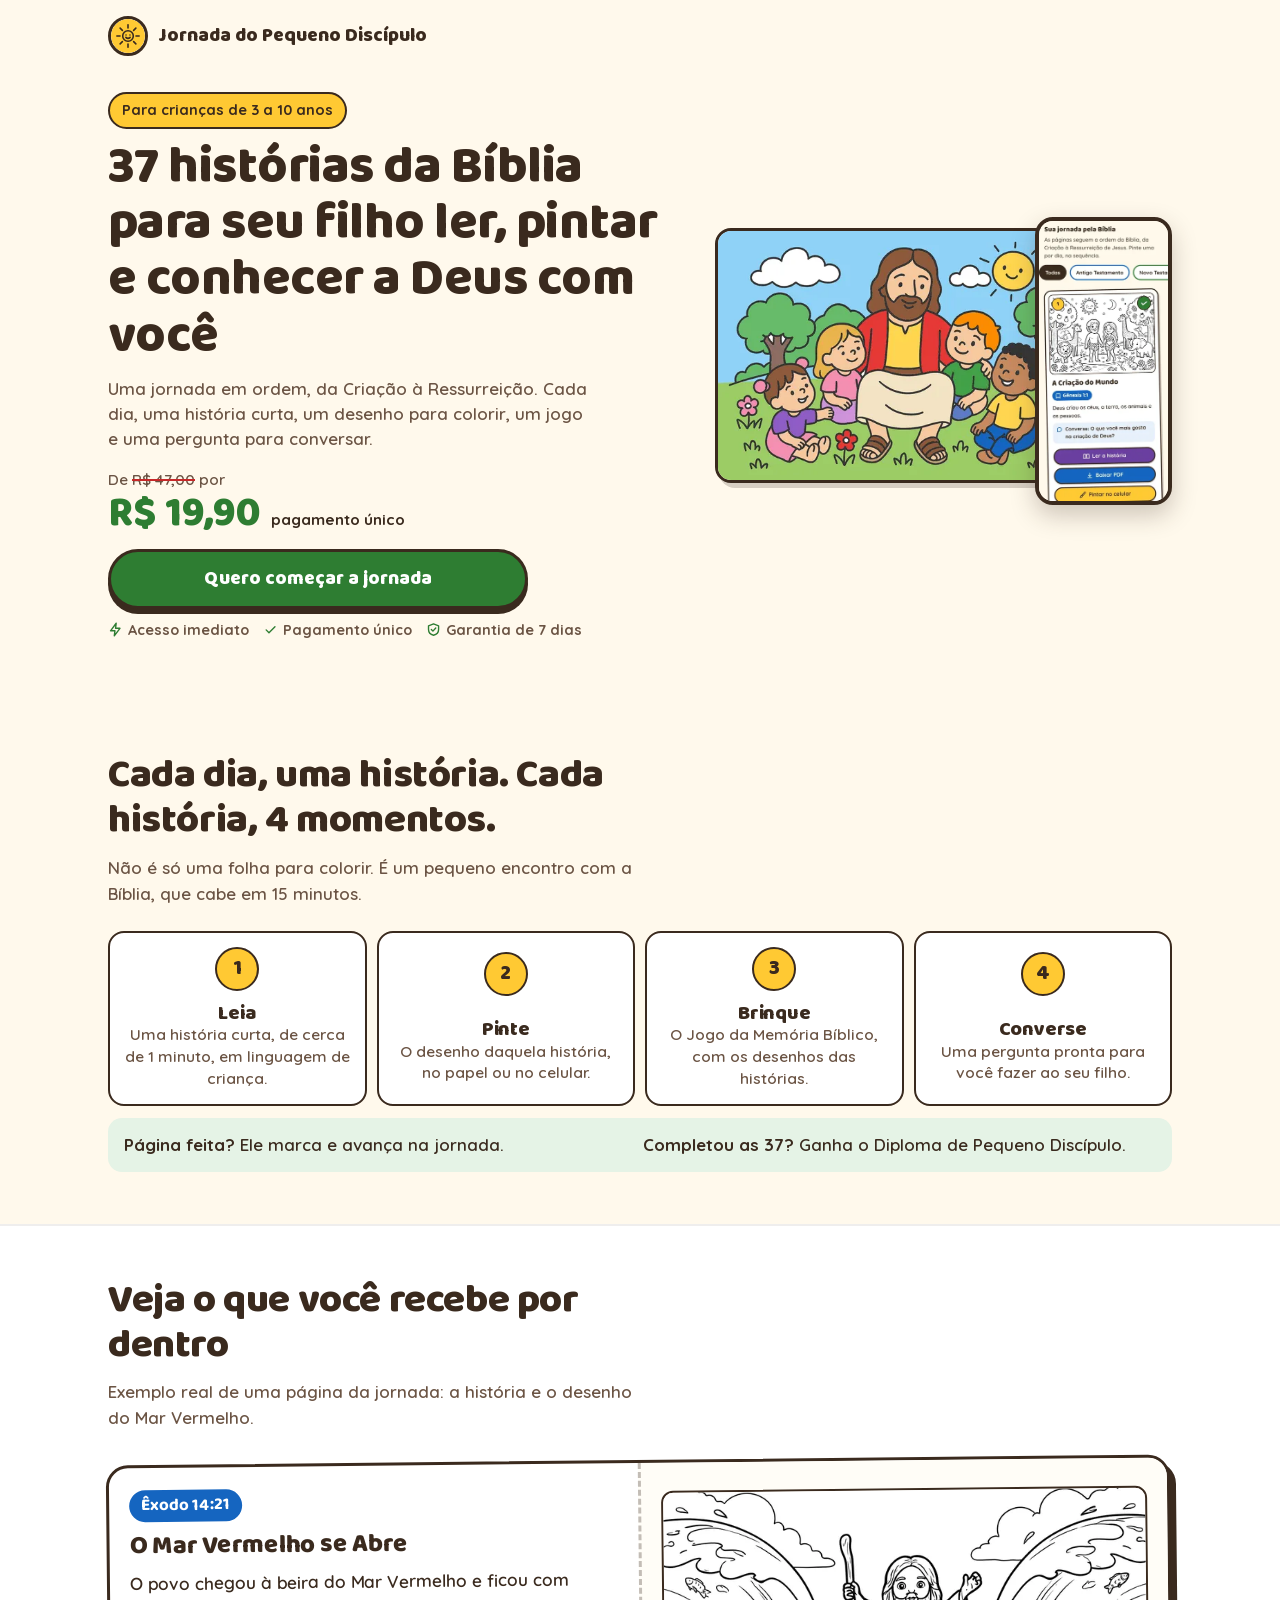
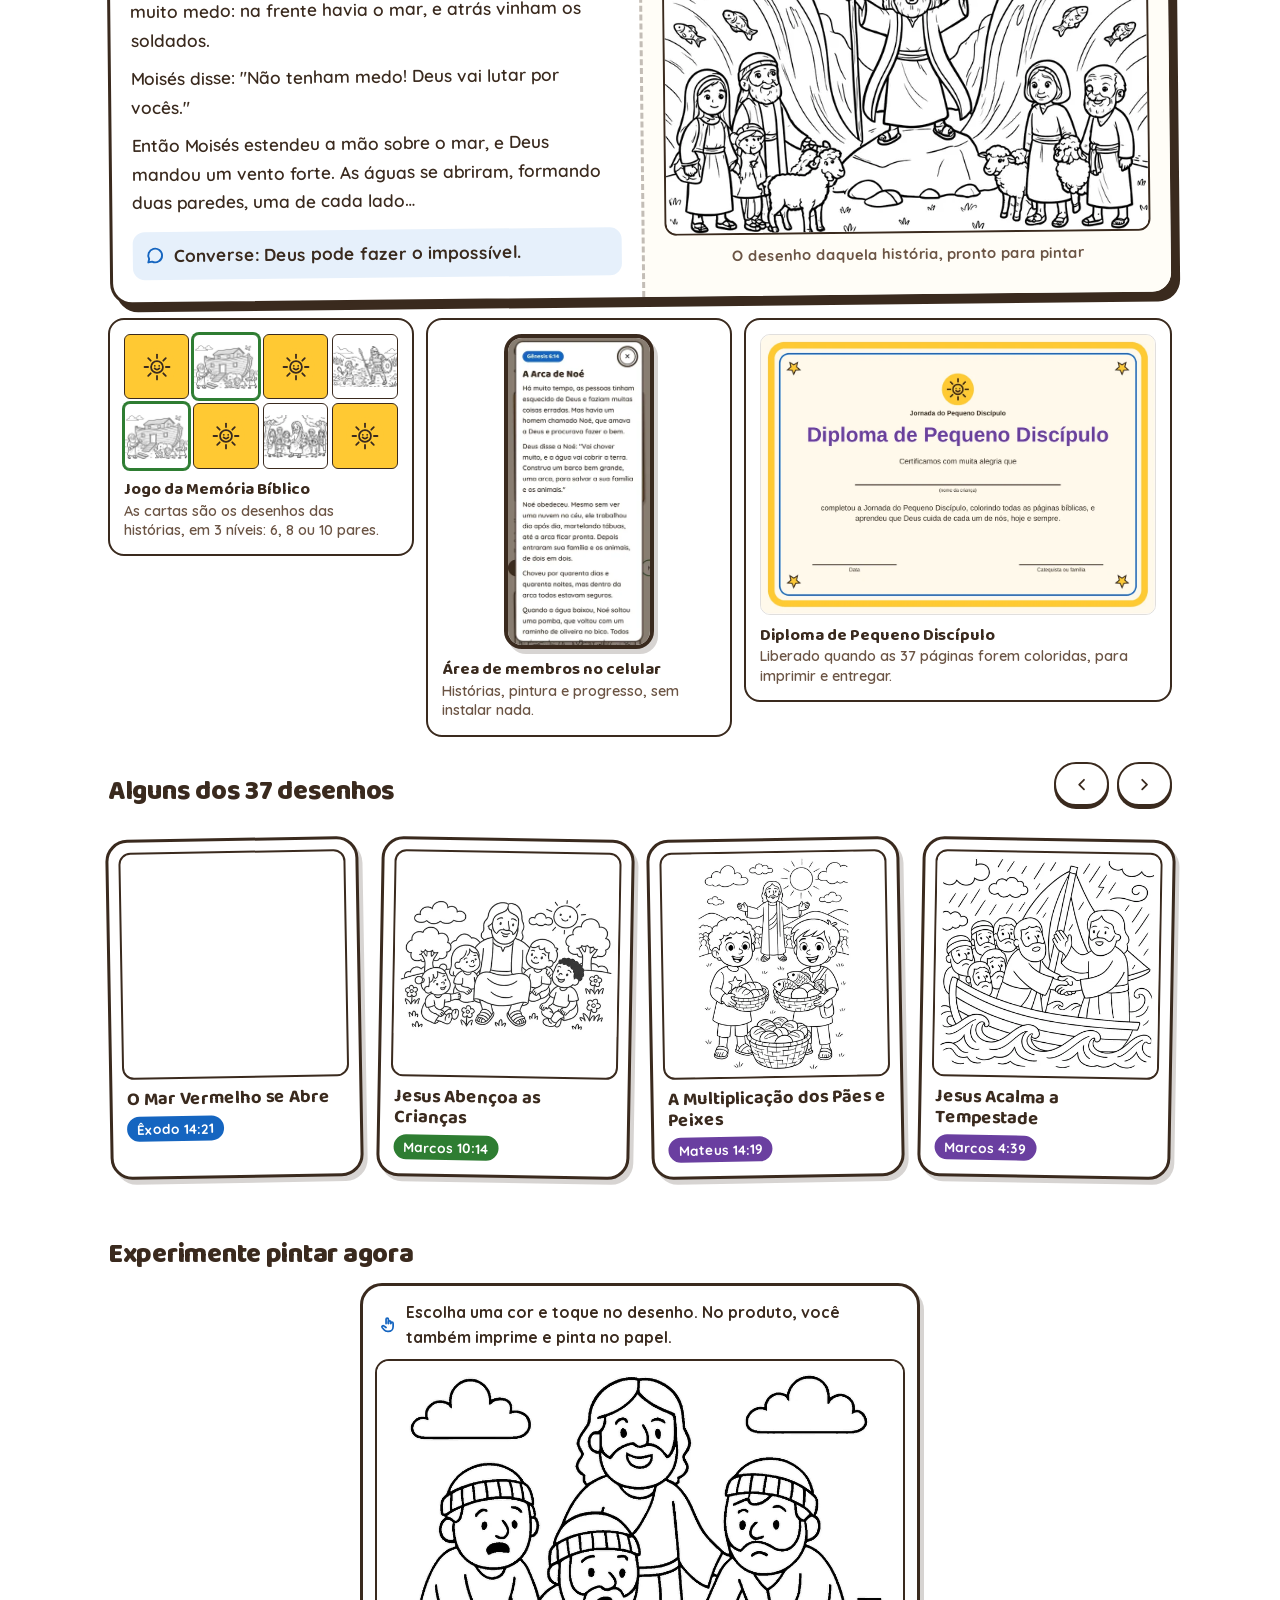
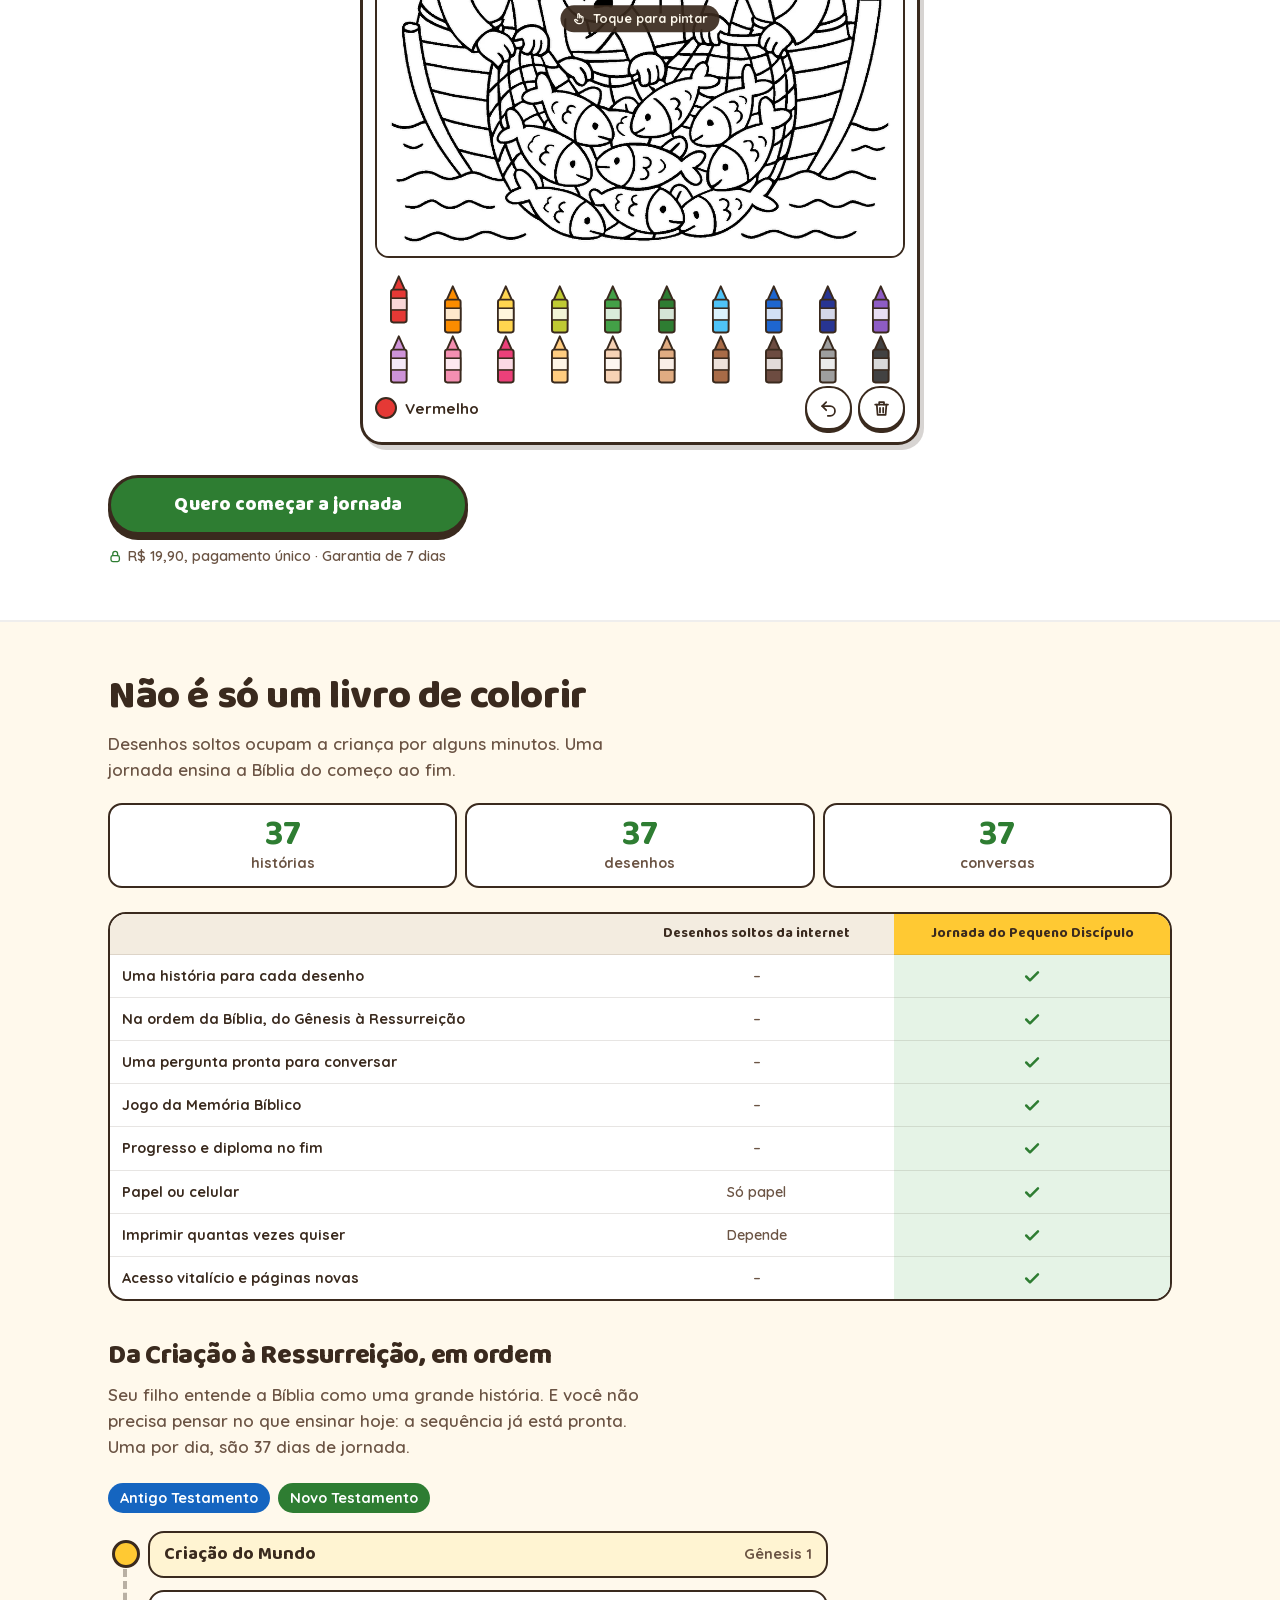
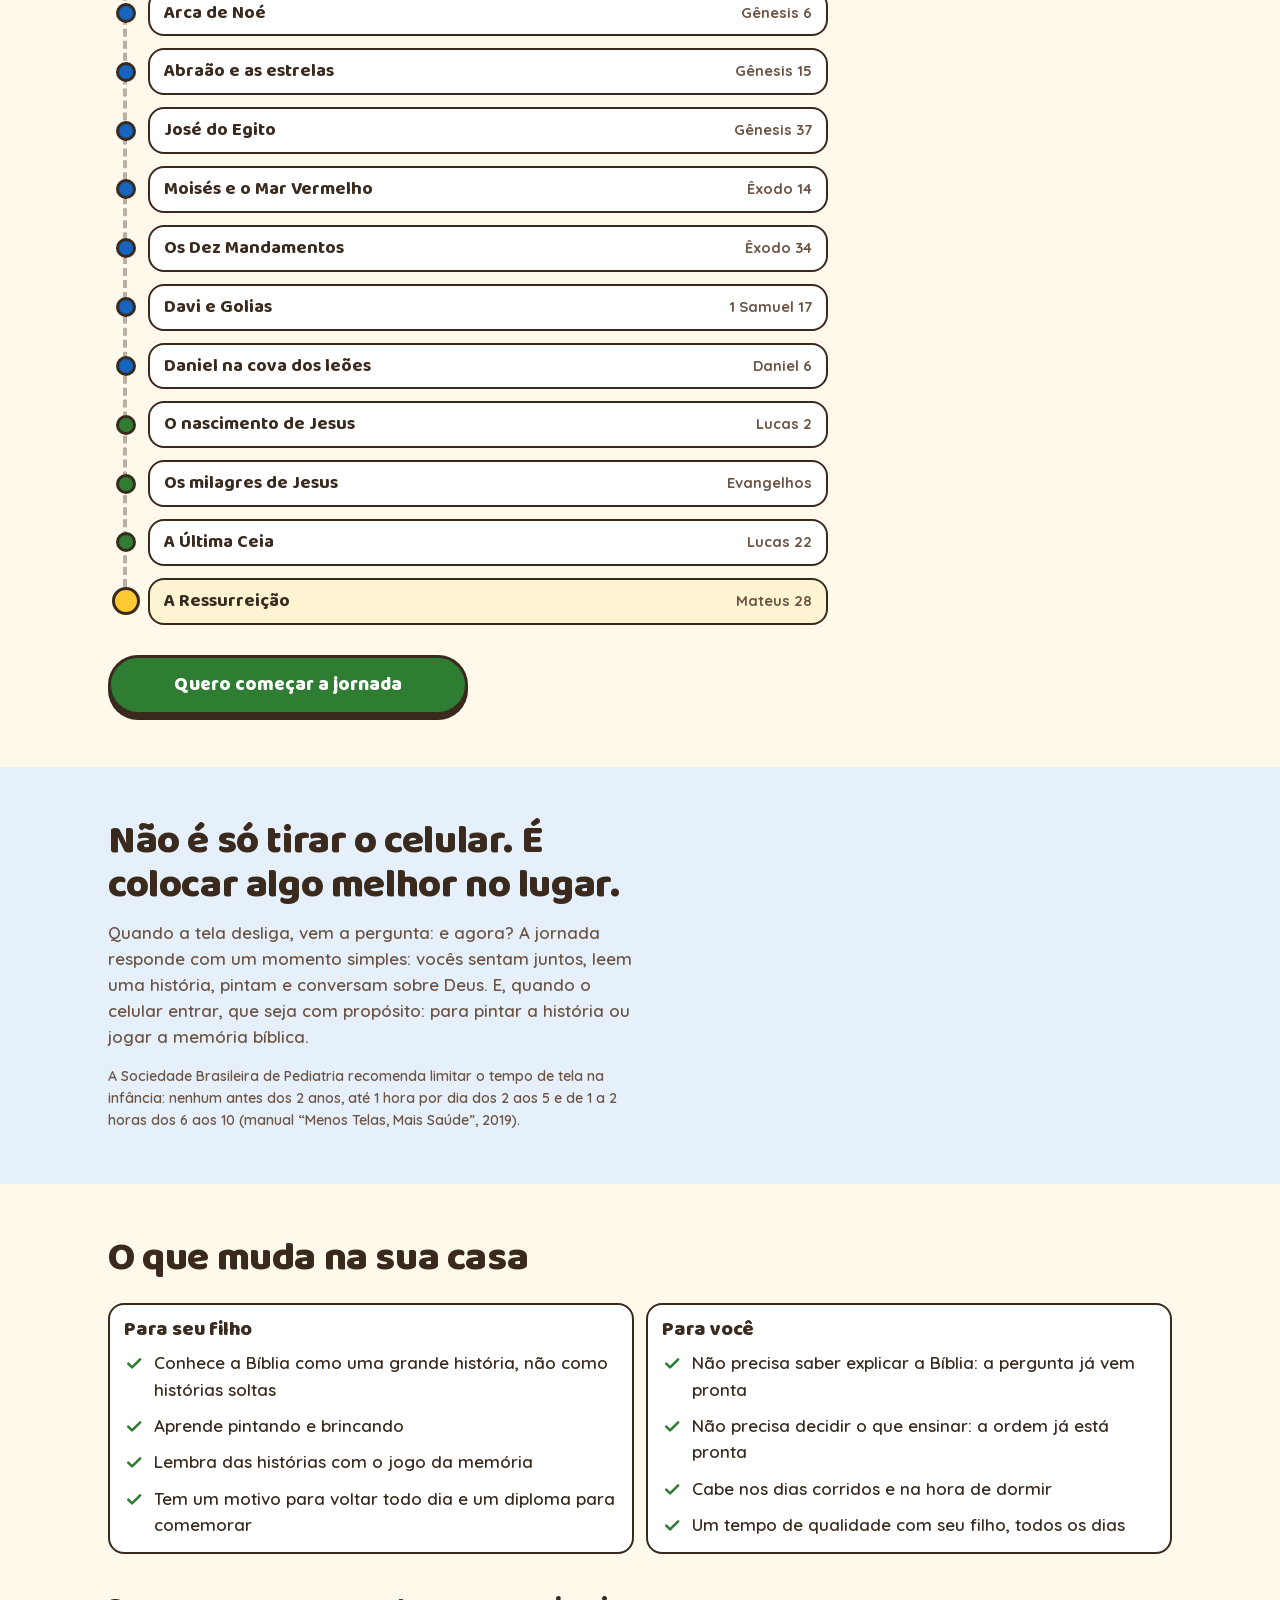
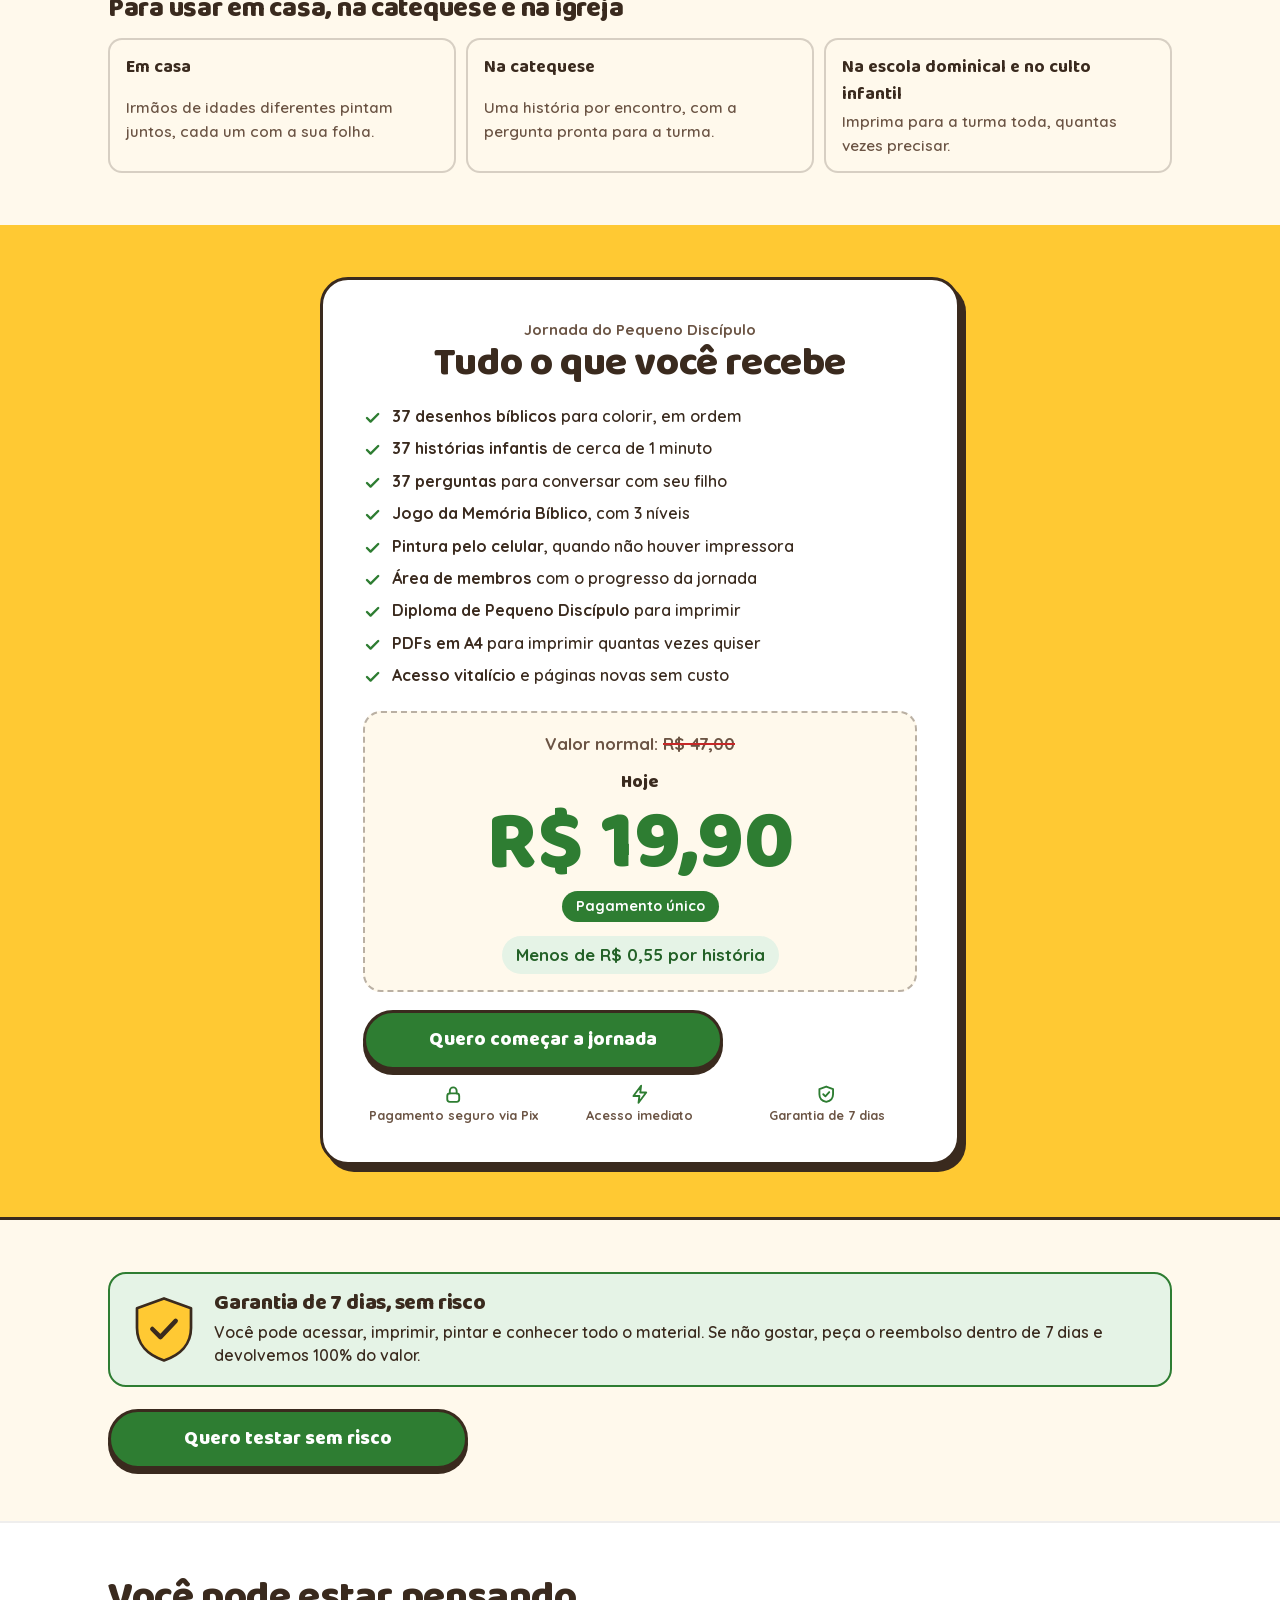
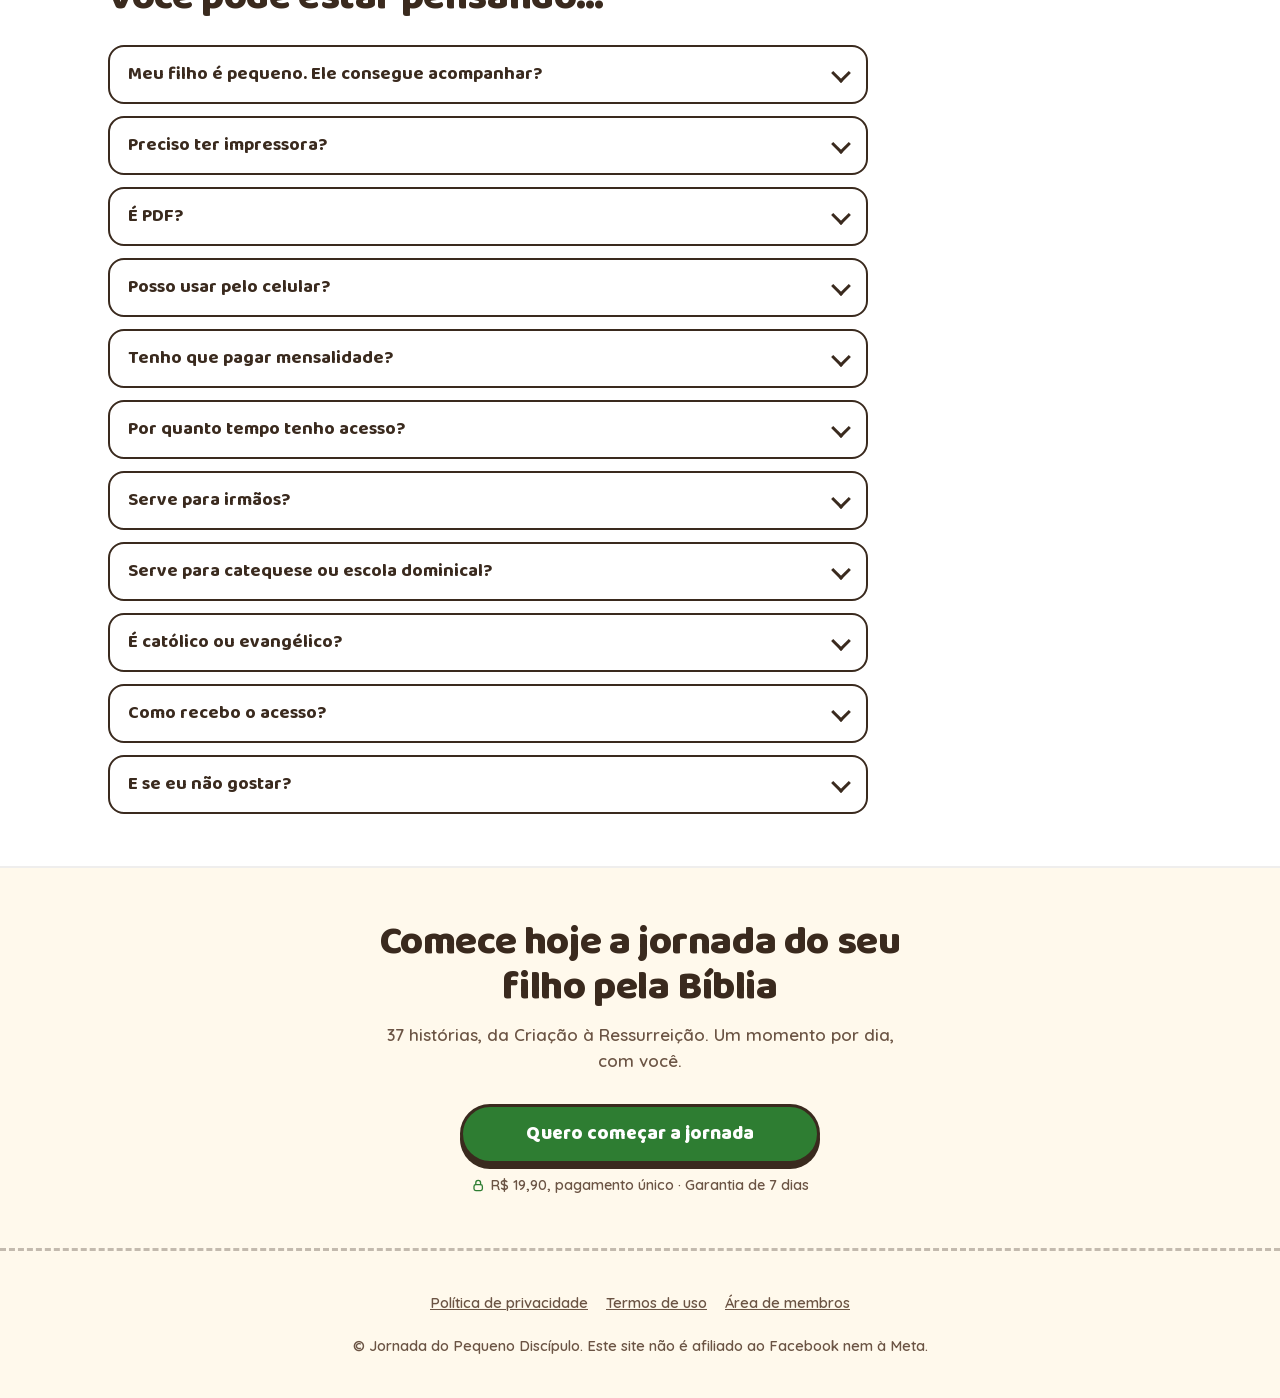
==== commit b04bcbb0: "Página de vendas reformulada para conversão: preço e CTA no topo, funil reorganizado, prova visual, " ====
--- a/index.html
+++ b/index.html
@@ -3,14 +3,14 @@
 <head>
   <meta charset="utf-8">
   <meta name="viewport" content="width=device-width, initial-scale=1, viewport-fit=cover">
-  <meta name="theme-color" content="#FFC933">
+  <meta name="theme-color" content="#FFF9EC">
   <!-- O WhatsApp e o Facebook leem só este HTML (não rodam JS). Ao definir o nome do produto,
        troque "Jornada do Pequeno Discípulo" aqui também. -->
-  <title>Transforme o tempo de tela em aprendizado com Deus | Jornada do Pequeno Discípulo</title>
-  <meta name="description" content="Uma jornada pela Bíblia com 37 histórias: seu filho lê, pinta, brinca e conversa. Papel primeiro, celular com propósito. De 3 a 10 anos.">
+  <title>37 histórias da Bíblia para crianças ler, pintar e conversar | Jornada do Pequeno Discípulo</title>
+  <meta name="description" content="Jornada bíblica para crianças de 3 a 10 anos: 37 histórias em ordem, desenhos para colorir, jogo da memória e uma pergunta para conversar. R$ 19,90, pagamento único.">
   <meta property="og:type" content="website">
-  <meta property="og:title" content="Transforme o tempo de tela em momentos de aprendizado com Deus">
-  <meta property="og:description" content="37 histórias da Bíblia, em ordem: seu filho lê, pinta, brinca e conversa. De 3 a 10 anos.">
+  <meta property="og:title" content="37 histórias da Bíblia para seu filho ler, pintar e conhecer a Deus com você">
+  <meta property="og:description" content="Jornada bíblica para crianças de 3 a 10 anos. Desenhos, histórias, jogo da memória e diploma. R$ 19,90, pagamento único.">
   <!-- Se um dia trocar o domínio, atualize og:url e og:image abaixo (endereço completo). -->
   <meta property="og:url" content="https://projetocristao-dusky.vercel.app/">
   <meta property="og:image" content="https://projetocristao-dusky.vercel.app/img/compartilhar.jpg">
@@ -24,8 +24,7 @@
   <link rel="preload" href="fonts/baloo2-latin.woff2" as="font" type="font/woff2" crossorigin>
   <link rel="preload" href="fonts/quicksand-latin.woff2" as="font" type="font/woff2" crossorigin>
   <link rel="preload" href="img/criancas-colorido-560.webp" as="image" media="(max-width: 759px)">
-  <link rel="preload" href="img/demo-pesca.png" as="image" media="(min-width: 760px)">
-  <link rel="stylesheet" href="css/landing.css?v=bcfe3b68">
+  <link rel="stylesheet" href="css/landing.css?v=ef34411c">
 </head>
 <body>
   <noscript><img height="1" width="1" style="display:none" alt="" src="https://www.facebook.com/tr?id=1425833215921005&ev=PageView&noscript=1"></noscript>
@@ -63,39 +62,119 @@
   </header>
 
   <main>
-    <!-- ============ HERO ============ -->
-    <section class="hero">
-      <div class="container hero__grade">
-        <div class="hero__texto">
-          <h1>Quando ele pedir o celular, dê uma história da Bíblia para pintar</h1>
-          <p class="hero__sub">37 histórias em ordem, do Gênesis à Ressurreição: seu filho lê, pinta, brinca e conversa com você. Para crianças de 3 a 10 anos.</p>
+    <!-- ============ 1. TOPO: PROMESSA + OFERTA IMEDIATA ============ -->
+    <section class="v-hero">
+      <div class="container v-hero__grade">
+        <div class="v-hero__texto">
+          <p class="v-idade">Para crianças de 3 a 10 anos</p>
+          <h1>37 histórias da Bíblia para seu filho ler, pintar e conhecer a Deus com você</h1>
+          <p class="v-hero__sub">Uma jornada em ordem, da Criação à Ressurreição. Cada dia, uma história curta, um desenho para colorir, um jogo e uma pergunta para conversar.</p>
+          <div class="v-preco" aria-label="Preço: de R$ 47,00 por R$ 19,90, pagamento único">
+            <span class="v-preco__de">De <s data-oferta="precoDe">R$ 47,00</s> por</span>
+            <span class="v-preco__por" data-oferta="precoPor">R$ 19,90</span>
+            <span class="v-preco__unico">pagamento único</span>
+          </div>
           <div class="hero__cta" id="hero-cta">
-            <a class="btn btn--comprar" href="#oferta">Quero começar a jornada</a>
-            <ul class="limpa garantias-curtas">
+            <a class="btn btn--comprar v-btn" href="checkout.html" data-checkout>Quero começar a jornada</a>
+            <ul class="limpa v-confia">
               <li><svg class="icone"><use href="#i-raio"/></svg>Acesso imediato</li>
               <li><svg class="icone"><use href="#i-check"/></svg>Pagamento único</li>
               <li><svg class="icone"><use href="#i-escudo"/></svg><span>Garantia de <span data-oferta="garantiaDias">7</span> dias</span></li>
             </ul>
           </div>
-          <p class="quatro__rotulo">Cada página tem 4 partes:</p>
-          <ol class="limpa ritual quatro" aria-label="As 4 partes de cada página">
-            <li><b>Leia</b><span>Uma história de cerca de 1 minuto</span></li>
-            <li><b>Pinte</b><span>O desenho daquela história</span></li>
-            <li><b>Brinque</b><span>No Jogo da Memória Bíblico</span></li>
-            <li><b>Converse</b><span>Com a pergunta da página</span></li>
-          </ol>
-          <figure class="hero__visual" aria-hidden="true">
-            <img src="img/criancas-colorido-560.webp" srcset="img/criancas-colorido-560.webp 560w, img/criancas-colorido-720.webp 720w" sizes="88vw" width="560" height="359" fetchpriority="high" decoding="async" alt="">
-            <span class="hero__selo">Imprima e pinte em família</span>
-            <svg class="hero__giz" viewBox="0 0 34 64"><path d="M9 21 17 3l8 18z" fill="#E53935" stroke="#3A2A1E" stroke-width="2.5" stroke-linejoin="round"/><rect x="7" y="20" width="20" height="42" rx="3" fill="#E53935" stroke="#3A2A1E" stroke-width="2.5"/><rect x="7" y="31" width="20" height="15" fill="#fff" fill-opacity=".8" stroke="#3A2A1E" stroke-width="2"/></svg>
-            <svg class="hero__giz -dois" viewBox="0 0 34 64"><path d="M9 21 17 3l8 18z" fill="#FFC933" stroke="#3A2A1E" stroke-width="2.5" stroke-linejoin="round"/><rect x="7" y="20" width="20" height="42" rx="3" fill="#FFC933" stroke="#3A2A1E" stroke-width="2.5"/><rect x="7" y="31" width="20" height="15" fill="#fff" fill-opacity=".8" stroke="#3A2A1E" stroke-width="2"/></svg>
+        </div>
+        <figure class="v-hero__produto">
+          <img class="v-hero__pagina" src="img/criancas-colorido-560.webp" srcset="img/criancas-colorido-560.webp 560w, img/criancas-colorido-720.webp 720w" sizes="(min-width: 860px) 440px, 78vw" width="560" height="359" fetchpriority="high" decoding="async" alt="Página da jornada pintada: Jesus abençoando as crianças">
+          <img class="v-hero__tel" src="img/area-membros-1-300.webp" width="300" height="649" decoding="async" alt="Tela da área de membros no celular, com a história, o PDF e a pintura de cada página">
+          <figcaption>Desenho pintado e a área de membros no celular</figcaption>
+        </figure>
+      </div>
+    </section>
+
+    <!-- ============ 2. COMO FUNCIONA ============ -->
+    <section class="secao v-sec" aria-labelledby="como-titulo">
+      <div class="container">
+        <h2 class="v-titulo" id="como-titulo">Cada dia, uma história. Cada história, 4 momentos.</h2>
+        <p class="v-intro">Não é só uma folha para colorir. É um pequeno encontro com a Bíblia, que cabe em 15 minutos.</p>
+        <ol class="limpa v-passos">
+          <li><span class="v-num" aria-hidden="true">1</span><div><h3>Leia</h3><p>Uma história curta, de cerca de 1 minuto, em linguagem de criança.</p></div></li>
+          <li><span class="v-num" aria-hidden="true">2</span><div><h3>Pinte</h3><p>O desenho daquela história, no papel ou no celular.</p></div></li>
+          <li><span class="v-num" aria-hidden="true">3</span><div><h3>Brinque</h3><p>O Jogo da Memória Bíblico, com os desenhos das histórias.</p></div></li>
+          <li><span class="v-num" aria-hidden="true">4</span><div><h3>Converse</h3><p>Uma pergunta pronta para você fazer ao seu filho.</p></div></li>
+        </ol>
+        <div class="v-final">
+          <p><b>Página feita?</b> Ele marca e avança na jornada.</p>
+          <p><b>Completou as 37?</b> Ganha o Diploma de Pequeno Discípulo.</p>
+        </div>
+      </div>
+    </section>
+
+    <!-- ============ 3. POR DENTRO: PROVA VISUAL ============ -->
+    <section class="secao v-sec v-claro" aria-labelledby="dentro-titulo">
+      <div class="container">
+        <h2 class="v-titulo" id="dentro-titulo">Veja o que você recebe por dentro</h2>
+        <p class="v-intro">Exemplo real de uma página da jornada: a história e o desenho do Mar Vermelho.</p>
+        <div class="livro" aria-label="Exemplo: a história e o desenho do Mar Vermelho">
+          <article class="livro__pagina livro__pagina--texto">
+            <span class="livro__ref">Êxodo 14:21</span>
+            <h3>O Mar Vermelho se Abre</h3>
+            <p>O povo chegou à beira do Mar Vermelho e ficou com muito medo: na frente havia o mar, e atrás vinham os soldados.</p>
+            <p>Moisés disse: "Não tenham medo! Deus vai lutar por vocês."</p>
+            <p>Então Moisés estendeu a mão sobre o mar, e Deus mandou um vento forte. As águas se abriram, formando duas paredes, uma de cada lado…</p>
+            <p class="livro__conversa"><svg class="icone"><use href="#i-chat"/></svg><span>Converse: Deus pode fazer o impossível.</span></p>
+          </article>
+          <figure class="livro__pagina livro__pagina--desenho">
+            <img src="img/paginas/g-mar-vermelho-640.webp" width="640" height="453" loading="lazy" decoding="async" alt="Desenho para colorir do Mar Vermelho se abrindo">
+            <figcaption>O desenho daquela história, pronto para pintar</figcaption>
           </figure>
         </div>
 
-        <figure class="demo" aria-labelledby="demo-instrucao" style="margin:0">
+        <div class="v-mostra">
+          <figure class="v-card">
+            <div class="jogo-img__grade" role="img" aria-label="Tabuleiro do Jogo da Memória Bíblico com cartas viradas mostrando desenhos da Bíblia">
+          <span class="mc -costas"><img src="img/logo.svg" alt="" width="28" height="28"></span><span class="mc -par"><img src="img/memoria-02.webp" alt="" width="130" height="93" loading="lazy"></span><span class="mc -costas"><img src="img/logo.svg" alt="" width="28" height="28"></span><span class="mc"><img src="img/memoria-16.webp" alt="" width="130" height="93" loading="lazy"></span>
+          <span class="mc -par"><img src="img/memoria-02.webp" alt="" width="130" height="93" loading="lazy"></span><span class="mc -costas"><img src="img/logo.svg" alt="" width="28" height="28"></span><span class="mc"><img src="img/memoria-07.webp" alt="" width="130" height="93" loading="lazy"></span><span class="mc -costas"><img src="img/logo.svg" alt="" width="28" height="28"></span>
+          </div>
+            <figcaption><b>Jogo da Memória Bíblico</b>As cartas são os desenhos das histórias, em 3 níveis: 6, 8 ou 10 pares.</figcaption>
+          </figure>
+          <figure class="v-card">
+            <div class="tel__moldura v-tel"><img src="img/area-membros-2-300.webp" width="300" height="649" loading="lazy" decoding="async" alt="Tela com a história da Arca de Noé aberta para leitura no celular"></div>
+            <figcaption><b>Área de membros no celular</b>Histórias, pintura e progresso, sem instalar nada.</figcaption>
+          </figure>
+          <figure class="v-card v-card--largo">
+            <img src="img/diploma.webp" width="1000" height="707" loading="lazy" decoding="async" alt="Diploma de Pequeno Discípulo, com espaço para o nome da criança">
+            <figcaption><b>Diploma de Pequeno Discípulo</b>Liberado quando as 37 páginas forem coloridas, para imprimir e entregar.</figcaption>
+          </figure>
+        </div>
+        <div class="galeria-topo">
+          <div>
+            <h3 class="v-sub" id="galeria-titulo">Alguns dos 37 desenhos</h3>
+          </div>
+          <div class="galeria-setas">
+            <button class="btn btn--leve" type="button" data-galeria="esq" aria-label="Ver páginas anteriores"><svg class="icone"><use href="#i-esq"/></svg></button>
+            <button class="btn btn--leve" type="button" data-galeria="dir" aria-label="Ver mais páginas"><svg class="icone"><use href="#i-dir"/></svg></button>
+          </div>
+        </div>
+        <ul class="limpa galeria" id="galeria" tabindex="0" aria-label="Páginas de exemplo">
+          <li><figure class="figura"><img src="img/paginas/g-mar-vermelho-400.webp" srcset="img/paginas/g-mar-vermelho-400.webp 400w, img/paginas/g-mar-vermelho-640.webp 640w" sizes="(min-width: 1100px) 260px, (min-width: 760px) 30vw, 70vw" width="640" height="453" loading="lazy" decoding="async" alt="Desenho para colorir: O Mar Vermelho se Abre">
+            <figcaption><b>O Mar Vermelho se Abre</b><span class="ref -at">Êxodo 14:21</span></figcaption></figure></li>
+          <li><figure class="figura"><img src="img/paginas/g-jesus-e-as-criancas-400.webp" srcset="img/paginas/g-jesus-e-as-criancas-400.webp 400w, img/paginas/g-jesus-e-as-criancas-640.webp 640w" sizes="(min-width: 1100px) 260px, (min-width: 760px) 30vw, 70vw" width="640" height="410" loading="lazy" decoding="async" alt="Desenho para colorir: Jesus Abençoa as Crianças">
+            <figcaption><b>Jesus Abençoa as Crianças</b><span class="ref -nt">Marcos 10:14</span></figcaption></figure></li>
+          <li><figure class="figura"><img src="img/paginas/g-paes-e-peixes-400.webp" srcset="img/paginas/g-paes-e-peixes-400.webp 400w, img/paginas/g-paes-e-peixes-640.webp 640w" sizes="(min-width: 1100px) 260px, (min-width: 760px) 30vw, 70vw" width="466" height="640" loading="lazy" decoding="async" alt="Desenho para colorir: A Multiplicação dos Pães e Peixes">
+            <figcaption><b>A Multiplicação dos Pães e Peixes</b><span class="ref -mil">Mateus 14:19</span></figcaption></figure></li>
+          <li><figure class="figura"><img src="img/paginas/g-tempestade-acalmada-400.webp" srcset="img/paginas/g-tempestade-acalmada-400.webp 400w, img/paginas/g-tempestade-acalmada-640.webp 640w" sizes="(min-width: 1100px) 260px, (min-width: 760px) 30vw, 70vw" width="640" height="632" loading="lazy" decoding="async" alt="Desenho para colorir: Jesus Acalma a Tempestade">
+            <figcaption><b>Jesus Acalma a Tempestade</b><span class="ref -mil">Marcos 4:39</span></figcaption></figure></li>
+          <li><figure class="figura"><img src="img/paginas/g-pesca-milagrosa-400.webp" srcset="img/paginas/g-pesca-milagrosa-400.webp 400w, img/paginas/g-pesca-milagrosa-640.webp 640w" sizes="(min-width: 1100px) 260px, (min-width: 760px) 30vw, 70vw" width="640" height="603" loading="lazy" decoding="async" alt="Desenho para colorir: A Pesca Milagrosa">
+            <figcaption><b>A Pesca Milagrosa</b><span class="ref -mil">Lucas 5:6</span></figcaption></figure></li>
+          <li><figure class="figura"><img src="img/paginas/g-ressurreicao-de-lazaro-400.webp" srcset="img/paginas/g-ressurreicao-de-lazaro-400.webp 400w, img/paginas/g-ressurreicao-de-lazaro-640.webp 640w" sizes="(min-width: 1100px) 260px, (min-width: 760px) 30vw, 70vw" width="640" height="605" loading="lazy" decoding="async" alt="Desenho para colorir: A Ressurreição de Lázaro">
+            <figcaption><b>A Ressurreição de Lázaro</b><span class="ref -mil">João 11:43</span></figcaption></figure></li>
+        </ul>
+
+        <h3 class="v-sub" id="experimente">Experimente pintar agora</h3>
+        <figure class="demo" aria-labelledby="demo-instrucao">
           <figcaption class="demo__instrucao" id="demo-instrucao">
             <svg class="icone"><use href="#i-toque"/></svg>
-            Amostra: escolha um giz e toque no desenho. No produto você também imprime e pinta no papel.
+            Escolha uma cor e toque no desenho. No produto, você também imprime e pinta no papel.
           </figcaption>
           <div class="demo__tela">
             <canvas id="tela-demo" width="1000" height="942" data-src="img/demo-pesca.png" data-src-celular="img/demo-pesca-720.png" data-horizonte="0.725"
@@ -113,43 +192,23 @@
             </div>
           </div>
         </figure>
-      </div>
-    </section>
-
-    <div class="onda" aria-hidden="true"><svg viewBox="0 0 1440 60" preserveAspectRatio="none"><path d="M0 30 C 240 0 480 60 720 30 S 1200 0 1440 30 V60 H0 Z" fill="#3A2A1E"/></svg></div>
-    <!-- ============ A CENA (DOR) ============ -->
-    <section class="secao cena" aria-labelledby="cena-titulo">
-      <div class="container">
-        <h2 class="secao__titulo" id="cena-titulo">Você tira o celular. E começa o choro.</h2>
-        <div class="cena__texto">
-          <p>Você devolve o aparelho só para ter um pouco de paz. E fica a vontade de oferecer algo melhor: <strong>horas de vídeo, e pouco tempo ouvindo falar de Deus.</strong></p>
-        </div>
-        <p class="cena__alerta">A Sociedade Brasileira de Pediatria alerta para o excesso de telas:</p>
-        <ul class="limpa efeitos">
-          <li><svg class="icone"><use href="#i-lua"/></svg><b>Sono agitado</b><span>Demora para dormir e acorda cansado.</span></li>
-          <li><svg class="icone"><use href="#i-tempestade"/></svg><b>Irritação e birra</b><span>Explode quando a tela é desligada.</span></li>
-          <li><svg class="icone"><use href="#i-alvo"/></svg><b>Pouca atenção</b><span>Não para quieto em nada que não seja vídeo.</span></li>
+        <div class="v-cta">
+          <a class="btn btn--comprar v-btn" href="checkout.html" data-checkout>Quero começar a jornada</a>
+          <p class="v-cta__nota"><svg class="icone"><use href="#i-cadeado"/></svg>R$ 19,90, pagamento único · Garantia de 7 dias</p>
+        </div>
+      </div>
+    </section>
+
+    <!-- ============ 4. NÃO É SÓ UM LIVRO DE COLORIR + 37 EM ORDEM ============ -->
+    <section class="secao v-sec" aria-labelledby="compara-titulo">
+      <div class="container">
+        <h2 class="v-titulo" id="compara-titulo">Não é só um livro de colorir</h2>
+        <p class="v-intro">Desenhos soltos ocupam a criança por alguns minutos. Uma jornada ensina a Bíblia do começo ao fim.</p>
+        <ul class="limpa v-numeros">
+          <li><b>37</b>histórias</li>
+          <li><b>37</b>desenhos</li>
+          <li><b>37</b>conversas</li>
         </ul>
-        <div class="recomendacao">
-          <p>Máximo de tela por dia, segundo a Sociedade Brasileira de Pediatria:</p>
-          <ul class="limpa recomendacao__lista">
-            <li><span>Menores de 2 anos</span><b>nenhuma</b></li>
-            <li><span>De 2 a 5 anos</span><b>1 hora</b></li>
-            <li><span>De 6 a 10 anos</span><b>1 a 2 horas</b></li>
-          </ul>
-          <small>Fonte: Sociedade Brasileira de Pediatria, manual “Menos Telas, Mais Saúde” (2019).</small>
-        </div>
-        <p class="cena__virada">Tirar a tela não basta. É preciso colocar algo melhor no lugar.</p>
-      </div>
-    </section>
-
-    <div class="onda -baixo" aria-hidden="true"><svg viewBox="0 0 1440 60" preserveAspectRatio="none"><path d="M0 30 C 240 0 480 60 720 30 S 1200 0 1440 30 V60 H0 Z" fill="#3A2A1E"/></svg></div>
-
-    <!-- ============ NÃO É SÓ UM LIVRO DE COLORIR ============ -->
-    <section class="secao" aria-labelledby="compara-titulo">
-      <div class="container">
-        <h2 class="secao__titulo" id="compara-titulo">Não é só um livro de colorir</h2>
-        <p class="secao__intro">Veja a diferença entre desenhos soltos e uma jornada completa.</p>
         <table class="compara">
           <thead><tr><th scope="col"><span class="sr-only">O que vem</span></th><th scope="col">Desenhos soltos da internet</th><th scope="col" class="-nos">Jornada do Pequeno Discípulo</th></tr></thead>
           <tbody>
@@ -163,54 +222,8 @@
             <tr><th scope="row">Acesso vitalício e páginas novas</th><td class="-nao"><span aria-label="em geral, não">–</span></td><td class="-sim"><svg class="icone" role="img" aria-label="sim"><use href="#i-check"/></svg></td></tr>
           </tbody>
         </table>
-      </div>
-    </section>
-
-    <div class="onda" aria-hidden="true"><svg viewBox="0 0 1440 60" preserveAspectRatio="none"><path d="M0 30 C 240 0 480 60 720 30 S 1200 0 1440 30 V60 H0 Z" fill="#FFC933"/></svg></div>
-    <!-- ============ OFERTA ============ -->
-    <section class="secao oferta" id="oferta" aria-labelledby="oferta-titulo">
-      <div class="container">
-        <div class="oferta__caixa">
-          <h2 id="oferta-titulo">Tudo o que você recebe hoje</h2>
-          <ul class="limpa oferta__lista">
-            <li><svg class="icone"><use href="#i-check"/></svg><span><b>37 desenhos bíblicos, em ordem</b>, do Gênesis à Ressurreição: a Bíblia vira uma grande história. PDF A4 para imprimir quantas vezes quiser</span></li>
-            <li><svg class="icone"><use href="#i-check"/></svg><span><b>37 histórias de 1 minuto</b>, em linguagem de criança, que cabem até na hora de dormir</span></li>
-            <li><svg class="icone"><use href="#i-check"/></svg><span><b>Uma pergunta em cada página</b>, para a conversa sobre Deus acontecer sem preparo</span></li>
-            <li><svg class="icone"><use href="#i-check"/></svg><span><b>Jogo da Memória Bíblico</b>, com 3 níveis: a criança fixa as histórias brincando</span></li>
-            <li><svg class="icone"><use href="#i-check"/></svg><span><b>Pintura no celular e área de membros</b>, sem instalar nada, com o progresso das páginas</span></li>
-            <li><svg class="icone"><use href="#i-check"/></svg><span><b>Diploma de Pequeno Discípulo</b>, para comemorar o fim da jornada</span></li>
-            <li><svg class="icone"><use href="#i-check"/></svg><span><b>Acesso vitalício e páginas novas</b>, sem custo: você compra uma vez e a jornada continua crescendo</span></li>
-          </ul>
-          <div class="preco">
-            <span class="preco__de" data-oferta="precoDe">R$ 47,00</span>
-            <span class="preco__por" data-oferta="precoPor">R$ 19,90</span>
-            <span class="preco__selo">Pagamento único</span>
-            <span class="preco__parc" data-oferta="parcelamento" hidden></span>
-            <span class="preco__unidade" id="preco-unidade" hidden></span>
-          </div>
-          <a class="btn btn--comprar btn--bloco" href="#" data-checkout>Quero começar a jornada</a>
-          <ul class="limpa confianca">
-            <li><svg class="icone"><use href="#i-cadeado"/></svg>Pagamento seguro</li>
-            <li><svg class="icone"><use href="#i-raio"/></svg>Acesso imediato</li>
-            <li><svg class="icone"><use href="#i-escudo"/></svg><span>Garantia de <span data-oferta="garantiaDias">7</span> dias</span></li>
-          </ul>
-          <div class="selo">
-            <svg viewBox="0 0 80 80" aria-hidden="true">
-              <path d="M40 6 70 17v22c0 18-12 30-30 36C22 69 10 57 10 39V17z" fill="#FFC933" stroke="#3A2A1E" stroke-width="3" stroke-linejoin="round"/>
-              <path d="m27 40 9 9 17-18" fill="none" stroke="#3A2A1E" stroke-width="5" stroke-linecap="round" stroke-linejoin="round"/>
-            </svg>
-            <p><b>Teste por <span data-oferta="garantiaDias">7</span> dias, sem risco.</b> Imprima, pinte com seu filho e veja a diferença. Se não gostar, peça o reembolso e devolvemos 100% do valor, sem perguntas. O risco é todo nosso.</p>
-          </div>
-        </div>
-      </div>
-    </section>
-    <div class="onda -baixo" aria-hidden="true"><svg viewBox="0 0 1440 60" preserveAspectRatio="none"><path d="M0 30 C 240 0 480 60 720 30 S 1200 0 1440 30 V60 H0 Z" fill="#FFC933"/></svg></div>
-
-    <!-- ============ A JORNADA, EM ORDEM ============ -->
-    <section class="secao jornada" aria-labelledby="jornada-titulo">
-      <div class="container">
-        <h2 class="secao__titulo" id="jornada-titulo">Uma história por dia, da Criação à Ressurreição</h2>
-        <p class="secao__intro">As 37 páginas seguem a ordem da Bíblia. Seu filho entende tudo como uma grande história, e não como histórias soltas. E você não precisa decidir o que ensinar hoje.</p>
+        <h3 class="v-sub">Da Criação à Ressurreição, em ordem</h3>
+        <p class="v-intro">Seu filho entende a Bíblia como uma grande história. E você não precisa pensar no que ensinar hoje: a sequência já está pronta. Uma por dia, são 37 dias de jornada.</p>
         <div class="trilha-legenda" aria-hidden="true"><span class="-at">Antigo Testamento</span><span class="-nt">Novo Testamento</span></div>
         <ol class="limpa trilha">
             <li class="parada -at"><b>Criação do Mundo</b><span>Gênesis 1</span></li>
@@ -226,153 +239,51 @@
             <li class="parada -nt"><b>A Última Ceia</b><span>Lucas 22</span></li>
             <li class="parada -nt"><b>A Ressurreição</b><span>Mateus 28</span></li>
         </ol>
-        <p class="dias"><b>37 páginas, 37 dias.</b> Uma por dia, a jornada dura pouco mais de um mês.</p>
-      </div>
-    </section>
-
-    <!-- ============ LER, PINTAR E CONVERSAR ============ -->
-    <section class="secao" aria-labelledby="ler-titulo" style="padding-top:0">
-      <div class="container">
-        <h2 class="secao__titulo" id="ler-titulo">Leia, pinte e converse, sem precisar preparar nada</h2>
-        <p class="secao__intro">Cada página tem uma história de cerca de 1 minuto, em linguagem de criança, o desenho e uma pergunta pronta. Cabe até nos dias corridos e na hora de dormir. Você não precisa saber explicar a Bíblia.</p>
-
-        <div class="livro" aria-label="Exemplo: a história e o desenho do Mar Vermelho">
-          <article class="livro__pagina livro__pagina--texto">
-            <span class="livro__ref">Êxodo 14:21</span>
-            <h3>O Mar Vermelho se Abre</h3>
-            <p>O povo chegou à beira do Mar Vermelho e ficou com muito medo: na frente havia o mar, e atrás vinham os soldados.</p>
-            <p>Moisés disse: "Não tenham medo! Deus vai lutar por vocês."</p>
-            <p>Então Moisés estendeu a mão sobre o mar, e Deus mandou um vento forte. As águas se abriram, formando duas paredes, uma de cada lado…</p>
-            <p class="livro__conversa"><svg class="icone"><use href="#i-chat"/></svg><span>Converse: Deus pode fazer o impossível.</span></p>
-          </article>
-          <figure class="livro__pagina livro__pagina--desenho">
-            <img src="img/paginas/g-mar-vermelho-640.webp" width="640" height="453" loading="lazy" decoding="async" alt="Desenho para colorir do Mar Vermelho se abrindo">
-            <figcaption>O desenho daquela história, pronto para pintar</figcaption>
-          </figure>
-        </div>
-
-
-        <div class="galeria-topo">
-          <div>
-            <h3 class="sub-titulo" id="galeria-titulo">Veja alguns dos 37 desenhos</h3>
-            <p class="secao__intro">Do Antigo ao Novo Testamento.</p>
-          </div>
-          <div class="galeria-setas">
-            <button class="btn btn--leve" type="button" data-galeria="esq" aria-label="Ver páginas anteriores"><svg class="icone"><use href="#i-esq"/></svg></button>
-            <button class="btn btn--leve" type="button" data-galeria="dir" aria-label="Ver mais páginas"><svg class="icone"><use href="#i-dir"/></svg></button>
-          </div>
-        </div>
-        <ul class="limpa galeria" id="galeria" tabindex="0" aria-label="Páginas de exemplo">
-          <li><figure class="figura"><img src="img/paginas/g-mar-vermelho-400.webp" srcset="img/paginas/g-mar-vermelho-400.webp 400w, img/paginas/g-mar-vermelho-640.webp 640w" sizes="(min-width: 1100px) 260px, (min-width: 760px) 30vw, 70vw" width="640" height="453" loading="lazy" decoding="async" alt="Desenho para colorir: O Mar Vermelho se Abre">
-            <figcaption><b>O Mar Vermelho se Abre</b><span class="ref -at">Êxodo 14:21</span></figcaption></figure></li>
-          <li><figure class="figura"><img src="img/paginas/g-jesus-e-as-criancas-400.webp" srcset="img/paginas/g-jesus-e-as-criancas-400.webp 400w, img/paginas/g-jesus-e-as-criancas-640.webp 640w" sizes="(min-width: 1100px) 260px, (min-width: 760px) 30vw, 70vw" width="640" height="410" loading="lazy" decoding="async" alt="Desenho para colorir: Jesus Abençoa as Crianças">
-            <figcaption><b>Jesus Abençoa as Crianças</b><span class="ref -nt">Marcos 10:14</span></figcaption></figure></li>
-          <li><figure class="figura"><img src="img/paginas/g-paes-e-peixes-400.webp" srcset="img/paginas/g-paes-e-peixes-400.webp 400w, img/paginas/g-paes-e-peixes-640.webp 640w" sizes="(min-width: 1100px) 260px, (min-width: 760px) 30vw, 70vw" width="466" height="640" loading="lazy" decoding="async" alt="Desenho para colorir: A Multiplicação dos Pães e Peixes">
-            <figcaption><b>A Multiplicação dos Pães e Peixes</b><span class="ref -mil">Mateus 14:19</span></figcaption></figure></li>
-          <li><figure class="figura"><img src="img/paginas/g-tempestade-acalmada-400.webp" srcset="img/paginas/g-tempestade-acalmada-400.webp 400w, img/paginas/g-tempestade-acalmada-640.webp 640w" sizes="(min-width: 1100px) 260px, (min-width: 760px) 30vw, 70vw" width="640" height="632" loading="lazy" decoding="async" alt="Desenho para colorir: Jesus Acalma a Tempestade">
-            <figcaption><b>Jesus Acalma a Tempestade</b><span class="ref -mil">Marcos 4:39</span></figcaption></figure></li>
-          <li><figure class="figura"><img src="img/paginas/g-pesca-milagrosa-400.webp" srcset="img/paginas/g-pesca-milagrosa-400.webp 400w, img/paginas/g-pesca-milagrosa-640.webp 640w" sizes="(min-width: 1100px) 260px, (min-width: 760px) 30vw, 70vw" width="640" height="603" loading="lazy" decoding="async" alt="Desenho para colorir: A Pesca Milagrosa">
-            <figcaption><b>A Pesca Milagrosa</b><span class="ref -mil">Lucas 5:6</span></figcaption></figure></li>
-          <li><figure class="figura"><img src="img/paginas/g-ressurreicao-de-lazaro-400.webp" srcset="img/paginas/g-ressurreicao-de-lazaro-400.webp 400w, img/paginas/g-ressurreicao-de-lazaro-640.webp 640w" sizes="(min-width: 1100px) 260px, (min-width: 760px) 30vw, 70vw" width="640" height="605" loading="lazy" decoding="async" alt="Desenho para colorir: A Ressurreição de Lázaro">
-            <figcaption><b>A Ressurreição de Lázaro</b><span class="ref -mil">João 11:43</span></figcaption></figure></li>
-        </ul>
-      </div>
-    </section>
-
-    <div class="onda" aria-hidden="true"><svg viewBox="0 0 1440 60" preserveAspectRatio="none"><path d="M0 30 C 240 0 480 60 720 30 S 1200 0 1440 30 V60 H0 Z" fill="#DCEEFA"/></svg></div>
-    <!-- ============ JOGO DA MEMÓRIA ============ -->
-    <section class="secao historias jogo" aria-labelledby="jogo-titulo">
-      <div class="container">
-        <h2 class="secao__titulo" id="jogo-titulo">Depois de pintar, é hora de brincar</h2>
-        <p class="secao__intro">O Jogo da Memória Bíblico usa os desenhos das histórias. A criança vira as cartas, encontra os pares e reconhece as cenas que acabou de pintar. Quando ela pedir o celular, a tela tem propósito.</p>
-        <figure class="jogo-img">
-            <div class="jogo-img__grade" role="img" aria-label="Tabuleiro do Jogo da Memória Bíblico com cartas viradas mostrando desenhos da Bíblia">
-          <span class="mc -costas"><img src="img/logo.svg" alt="" width="28" height="28"></span><span class="mc -par"><img src="img/memoria-02.webp" alt="" width="130" height="93" loading="lazy"></span><span class="mc -costas"><img src="img/logo.svg" alt="" width="28" height="28"></span><span class="mc"><img src="img/memoria-16.webp" alt="" width="130" height="93" loading="lazy"></span>
-          <span class="mc -par"><img src="img/memoria-02.webp" alt="" width="130" height="93" loading="lazy"></span><span class="mc -costas"><img src="img/logo.svg" alt="" width="28" height="28"></span><span class="mc"><img src="img/memoria-07.webp" alt="" width="130" height="93" loading="lazy"></span><span class="mc -costas"><img src="img/logo.svg" alt="" width="28" height="28"></span>
-          </div>
-          <figcaption><b>Três níveis:</b> fácil (6 pares), médio (8 pares) e difícil (10 pares). As cartas são os desenhos das histórias.</figcaption>
-        </figure>
-      </div>
-    </section>
-
-    <div class="onda -baixo" aria-hidden="true"><svg viewBox="0 0 1440 60" preserveAspectRatio="none"><path d="M0 30 C 240 0 480 60 720 30 S 1200 0 1440 30 V60 H0 Z" fill="#DCEEFA"/></svg></div>
-
-    <!-- ============ POR DENTRO: ÁREA DE MEMBROS E DIPLOMA ============ -->
-    <section class="secao" aria-labelledby="dentro-titulo" style="padding-top:56px">
-      <div class="container">
-        <h2 class="secao__titulo" id="dentro-titulo">Um motivo para voltar todo dia</h2>
-        <p class="secao__intro">Cada página colorida vira um passo no anel de progresso. Quando as 37 estiverem marcadas, o diploma é liberado para imprimir e entregar.</p>
-        <div class="por-dentro">
-          <figure class="tel">
-            <div class="tel__moldura"><img src="img/area-membros-1.webp" width="480" height="1039" loading="lazy" decoding="async" alt="Tela da área de membros mostrando uma página com os botões Ler a história, Baixar PDF e Pintar no celular"></div>
-            <figcaption>Cada página tem a história, o PDF e a pintura</figcaption>
-          </figure>
-          <figure class="tel">
-            <div class="tel__moldura"><img src="img/area-membros-2.webp" width="480" height="1039" loading="lazy" decoding="async" alt="Tela com a história bíblica da Arca de Noé aberta para leitura"></div>
-            <figcaption>A história para ler junto, em linguagem de criança</figcaption>
-          </figure>
-          <figure class="diploma-img">
-            <img src="img/diploma.webp" width="1000" height="707" loading="lazy" decoding="async" alt="Diploma de Pequeno Discípulo, com espaço para o nome da criança">
-            <figcaption>O Diploma de Pequeno Discípulo, para imprimir e entregar no fim da jornada</figcaption>
-          </figure>
-        </div>
-      </div>
-    </section>
-
-    <!-- ============ PARA SEU FILHO / PARA VOCÊ ============ -->
-    <section class="secao" aria-labelledby="filho-titulo" style="padding-top:0">
-      <div class="container">
-        <h2 class="secao__titulo" id="filho-titulo">O que muda em casa</h2>
-        <div class="duas">
-          <div class="benef">
+        <div class="v-cta">
+          <a class="btn btn--comprar v-btn" href="checkout.html" data-checkout>Quero começar a jornada</a>
+        </div>
+      </div>
+    </section>
+
+    <!-- ============ 5. ALGO MELHOR NO LUGAR (tela, com tom positivo) ============ -->
+    <section class="secao v-sec v-azul" aria-labelledby="lugar-titulo">
+      <div class="container">
+        <h2 class="v-titulo" id="lugar-titulo">Não é só tirar o celular. É colocar algo melhor no lugar.</h2>
+        <p class="v-intro">Quando a tela desliga, vem a pergunta: e agora? A jornada responde com um momento simples: vocês sentam juntos, leem uma história, pintam e conversam sobre Deus. E, quando o celular entrar, que seja com propósito: para pintar a história ou jogar a memória bíblica.</p>
+        <p class="v-nota">A Sociedade Brasileira de Pediatria recomenda limitar o tempo de tela na infância: nenhum antes dos 2 anos, até 1 hora por dia dos 2 aos 5 e de 1 a 2 horas dos 6 aos 10 (manual “Menos Telas, Mais Saúde”, 2019).</p>
+      </div>
+    </section>
+
+    <!-- ============ 6. BENEFÍCIOS + 7. ONDE USAR ============ -->
+    <section class="secao v-sec" aria-labelledby="benef-titulo">
+      <div class="container">
+        <h2 class="v-titulo" id="benef-titulo">O que muda na sua casa</h2>
+        <div class="v-duas">
+          <div class="v-card v-lista">
             <h3>Para seu filho</h3>
             <ul class="limpa lista-check">
-              <li><svg class="icone"><use href="#i-check"/></svg>Entende a Bíblia como uma grande história</li>
-              <li><svg class="icone"><use href="#i-check"/></svg>Aprende pintando e brincando</li>
-              <li><svg class="icone"><use href="#i-check"/></svg>Tem um motivo para voltar todo dia e uma comemoração no final, com o diploma</li>
+              <li><svg class="icone"><use href="#i-check"/></svg><span>Conhece a Bíblia como uma grande história, não como histórias soltas</span></li>
+              <li><svg class="icone"><use href="#i-check"/></svg><span>Aprende pintando e brincando</span></li>
+              <li><svg class="icone"><use href="#i-check"/></svg><span>Lembra das histórias com o jogo da memória</span></li>
+              <li><svg class="icone"><use href="#i-check"/></svg><span>Tem um motivo para voltar todo dia e um diploma para comemorar</span></li>
             </ul>
           </div>
-          <div class="benef">
+          <div class="v-card v-lista">
             <h3>Para você</h3>
             <ul class="limpa lista-check">
-              <li><svg class="icone"><use href="#i-check"/></svg>Não precisa preparar nada: a pergunta já está na página</li>
-              <li><svg class="icone"><use href="#i-check"/></svg>Não decide o que ensinar: a ordem já está pronta</li>
-              <li><svg class="icone"><use href="#i-check"/></svg>Cabe nos dias corridos: a história leva cerca de 1 minuto</li>
-              <li><svg class="icone"><use href="#i-check"/></svg>Irmãos de idades diferentes fazem juntos, cada um com a sua folha</li>
+              <li><svg class="icone"><use href="#i-check"/></svg><span>Não precisa saber explicar a Bíblia: a pergunta já vem pronta</span></li>
+              <li><svg class="icone"><use href="#i-check"/></svg><span>Não precisa decidir o que ensinar: a ordem já está pronta</span></li>
+              <li><svg class="icone"><use href="#i-check"/></svg><span>Cabe nos dias corridos e na hora de dormir</span></li>
+              <li><svg class="icone"><use href="#i-check"/></svg><span>Um tempo de qualidade com seu filho, todos os dias</span></li>
             </ul>
           </div>
         </div>
-      </div>
-    </section>
-
-    <!-- ============ CATEQUESE E ESCOLA DOMINICAL ============ -->
-    <section class="secao" aria-labelledby="turma-titulo" style="padding-top:0">
-      <div class="container">
-        <div class="turma">
-          <h2 id="turma-titulo">Para a catequese, a escola dominical e o culto infantil</h2>
-          <ul class="limpa lista-check">
-            <li><svg class="icone"><use href="#i-check"/></svg>Imprima para a turma toda, quantas vezes precisar</li>
-            <li><svg class="icone"><use href="#i-check"/></svg>Sequência pronta: uma história para cada encontro</li>
-            <li><svg class="icone"><use href="#i-check"/></svg>Uma pergunta em cada página para o catequista conversar</li>
-          </ul>
-        </div>
-      </div>
-    </section>
-
-    <!-- ============ ANTES E DEPOIS (arraste) ============ -->
-    <section class="secao" aria-labelledby="ad-titulo" style="padding-top:0">
-      <div class="container">
-        <h2 class="secao__titulo" id="ad-titulo">Do papel em branco à história ganhando cor</h2>
-        <p class="secao__intro">Arraste para ver a mesma página antes e depois de pintada.</p>
-        <div class="comparar" id="comparar" style="--pos: 50%">
-          <img class="comparar__img" src="img/paginas/nova-jesus-e-as-criancas-720.webp" srcset="img/paginas/nova-jesus-e-as-criancas-720.webp 720w, img/paginas/nova-jesus-e-as-criancas.webp 1400w" sizes="(min-width: 760px) 70vw, 92vw" width="1400" height="897" loading="lazy" decoding="async" alt="Página Jesus Abençoa as Crianças sem cor, pronta para pintar">
-          <div class="comparar__cor" aria-hidden="true">
-            <img class="comparar__img" src="img/criancas-colorido-720.webp" srcset="img/criancas-colorido-720.webp 720w, img/criancas-colorido.webp 1400w" sizes="(min-width: 760px) 70vw, 92vw" width="1400" height="897" loading="lazy" decoding="async" alt="">
-          </div>
-          <span class="comparar__rotulo -antes" aria-hidden="true">Antes</span>
-          <span class="comparar__rotulo -depois" aria-hidden="true">Pintado</span>
-          <span class="comparar__alca" aria-hidden="true"><span class="comparar__botao"><svg viewBox="0 0 24 24" width="26" height="26"><path d="m9 6-5 6 5 6M15 6l5 6-5 6" fill="none" stroke="#3A2A1E" stroke-width="2.8" stroke-linecap="round" stroke-linejoin="round"/></svg></span></span>
-          <input class="comparar__faixa" id="comparar-faixa" type="range" min="0" max="100" value="50" aria-label="Arraste para comparar a página sem cor e pintada">
+        <h3 class="v-sub">Para usar em casa, na catequese e na igreja</h3>
+        <ul class="limpa v-usos">
+          <li><b>Em casa</b><span>Irmãos de idades diferentes pintam juntos, cada um com a sua folha.</span></li>
+          <li><b>Na catequese</b><span>Uma história por encontro, com a pergunta pronta para a turma.</span></li>
+          <li><b>Na escola dominical e no culto infantil</b><span>Imprima para a turma toda, quantas vezes precisar.</span></li>
+        </ul>
       </div>
     </section>
 
@@ -394,47 +305,97 @@
     </section>
     -->
 
-    <!-- ============ FAQ ============ -->
-    <section class="secao" aria-labelledby="faq-titulo">
-      <div class="container">
-        <h2 class="secao__titulo" id="faq-titulo">Perguntas frequentes</h2>
+    <!-- ============ 8. OFERTA ============ -->
+    <section class="secao oferta v-oferta" id="oferta" aria-labelledby="oferta-titulo">
+      <div class="container">
+        <div class="oferta__caixa">
+          <p class="v-oferta__nome">Jornada do Pequeno Discípulo</p>
+          <h2 id="oferta-titulo">Tudo o que você recebe</h2>
+          <ul class="limpa oferta__lista v-recebe">
+            <li><svg class="icone"><use href="#i-check"/></svg><span><b>37 desenhos bíblicos</b> para colorir, em ordem</span></li>
+            <li><svg class="icone"><use href="#i-check"/></svg><span><b>37 histórias infantis</b> de cerca de 1 minuto</span></li>
+            <li><svg class="icone"><use href="#i-check"/></svg><span><b>37 perguntas</b> para conversar com seu filho</span></li>
+            <li><svg class="icone"><use href="#i-check"/></svg><span><b>Jogo da Memória Bíblico</b>, com 3 níveis</span></li>
+            <li><svg class="icone"><use href="#i-check"/></svg><span><b>Pintura pelo celular</b>, quando não houver impressora</span></li>
+            <li><svg class="icone"><use href="#i-check"/></svg><span><b>Área de membros</b> com o progresso da jornada</span></li>
+            <li><svg class="icone"><use href="#i-check"/></svg><span><b>Diploma de Pequeno Discípulo</b> para imprimir</span></li>
+            <li><svg class="icone"><use href="#i-check"/></svg><span><b>PDFs em A4</b> para imprimir quantas vezes quiser</span></li>
+            <li><svg class="icone"><use href="#i-check"/></svg><span><b>Acesso vitalício</b> e páginas novas sem custo</span></li>
+          </ul>
+          <div class="preco">
+            <span class="v-valor">Valor normal: <s data-oferta="precoDe">R$ 47,00</s></span>
+            <span class="v-hoje">Hoje</span>
+            <span class="preco__por" data-oferta="precoPor">R$ 19,90</span>
+            <span class="preco__selo">Pagamento único</span>
+            <span class="preco__parc" data-oferta="parcelamento" hidden></span>
+            <span class="preco__unidade" id="preco-unidade" hidden></span>
+          </div>
+          <a class="btn btn--comprar btn--bloco v-btn" href="checkout.html" data-checkout>Quero começar a jornada</a>
+          <ul class="limpa confianca">
+            <li><svg class="icone"><use href="#i-cadeado"/></svg>Pagamento seguro via Pix</li>
+            <li><svg class="icone"><use href="#i-raio"/></svg>Acesso imediato</li>
+            <li><svg class="icone"><use href="#i-escudo"/></svg><span>Garantia de <span data-oferta="garantiaDias">7</span> dias</span></li>
+          </ul>
+        </div>
+      </div>
+    </section>
+
+    <!-- ============ 9. GARANTIA ============ -->
+    <section class="secao v-sec" aria-labelledby="garantia-titulo">
+      <div class="container">
+        <div class="v-garantia">
+          <svg viewBox="0 0 80 80" aria-hidden="true"><path d="M40 6 70 17v22c0 18-12 30-30 36C22 69 10 57 10 39V17z" fill="#FFC933" stroke="#3A2A1E" stroke-width="3" stroke-linejoin="round"/><path d="m27 40 9 9 17-18" fill="none" stroke="#3A2A1E" stroke-width="5" stroke-linecap="round" stroke-linejoin="round"/></svg>
+          <div>
+            <h2 id="garantia-titulo">Garantia de <span data-oferta="garantiaDias">7</span> dias, sem risco</h2>
+            <p>Você pode acessar, imprimir, pintar e conhecer todo o material. Se não gostar, peça o reembolso dentro de 7 dias e devolvemos 100% do valor.</p>
+          </div>
+        </div>
+        <div class="v-cta">
+          <a class="btn btn--comprar v-btn" href="checkout.html" data-checkout>Quero testar sem risco</a>
+        </div>
+      </div>
+    </section>
+
+    <!-- ============ 10. PERGUNTAS (QUEBRA DE OBJEÇÕES) ============ -->
+    <section class="secao v-sec v-claro" aria-labelledby="faq-titulo">
+      <div class="container">
+        <h2 class="v-titulo" id="faq-titulo">Você pode estar pensando…</h2>
         <div class="faq">
-          <details><summary>Como eu recebo os desenhos?</summary>
-            <p>Assim que o pagamento é aprovado, o link de acesso à área de membros aparece na tela de confirmação. Lá estão todos os PDFs para baixar no celular ou no computador.</p></details>
-          <details><summary>Quantas histórias são?</summary>
-            <p>São 37 histórias, cada uma com o seu desenho, em ordem, do Gênesis à Ressurreição. Uma por dia dá pouco mais de um mês de jornada.</p></details>
-          <details><summary>Para qual idade é?</summary>
-            <p>De 3 a 10 anos. Os menores com a ajuda de um adulto, os maiores leem a história e a pergunta sozinhos. O jogo tem 3 níveis, do fácil ao difícil.</p></details>
-          <details><summary>Serve para católicos e evangélicos?</summary>
-            <p>Sim. As histórias seguem a Bíblia e são contadas de forma simples, sem ensinar doutrinas de uma igreja específica. Servem para a família, a catequese, a escola dominical e o culto infantil.</p></details>
-          <details><summary>Preciso de impressora?</summary>
-            <p>O ideal é imprimir, para a criança pintar no papel, em casa ou numa papelaria. Se não tiver como imprimir, dá para pintar direto no celular, na área de membros.</p></details>
-          <details><summary>Posso imprimir mais de uma vez ou para uma turma?</summary>
-            <p>Pode. Imprima quantas vezes quiser, para irmãos, primos ou a turma da catequese e da escola dominical. Só não é permitido revender os arquivos.</p></details>
-          <details><summary>O acesso expira?</summary>
-            <p>Não. O acesso é vitalício, com pagamento único e sem mensalidade.</p></details>
-          <details><summary>Vêm páginas novas?</summary>
-            <p>Sim. Páginas novas são incluídas sem custo para quem já comprou.</p></details>
+          <details><summary>Meu filho é pequeno. Ele consegue acompanhar?</summary>
+            <p>Consegue. A partir dos 3 anos, com um adulto lendo a história junto. Os maiores já leem a história e a pergunta sozinhos.</p></details>
+          <details><summary>Preciso ter impressora?</summary>
+            <p>Não. O ideal é imprimir, em casa ou numa papelaria, para pintar no papel. Sem impressora, dá para pintar direto no celular.</p></details>
+          <details><summary>É PDF?</summary>
+            <p>Sim. Cada desenho vem em PDF A4 para imprimir. As histórias, a pintura e o jogo ficam na área de membros.</p></details>
+          <details><summary>Posso usar pelo celular?</summary>
+            <p>Pode. A área de membros abre no navegador do celular, sem instalar aplicativo.</p></details>
+          <details><summary>Tenho que pagar mensalidade?</summary>
+            <p>Não. É pagamento único de R$ 19,90, via Pix.</p></details>
+          <details><summary>Por quanto tempo tenho acesso?</summary>
+            <p>Para sempre. O acesso é vitalício, e as páginas novas entram sem custo.</p></details>
+          <details><summary>Serve para irmãos?</summary>
+            <p>Serve. Imprima quantas vezes quiser: cada um pinta a sua folha.</p></details>
+          <details><summary>Serve para catequese ou escola dominical?</summary>
+            <p>Serve. Imprima para a turma toda, uma história por encontro. Só não é permitido revender os arquivos.</p></details>
+          <details><summary>É católico ou evangélico?</summary>
+            <p>Os dois. As histórias seguem a Bíblia, contadas de forma simples, sem ensinar a doutrina de uma igreja específica.</p></details>
+          <details><summary>Como recebo o acesso?</summary>
+            <p>Assim que o Pix é aprovado, o link de acesso à área de membros aparece na tela. Guarde esse link para entrar de outros aparelhos.</p></details>
           <details><summary>E se eu não gostar?</summary>
             <p>Você tem <span data-oferta="garantiaDias">7</span> dias de garantia. Peça o reembolso pelo e-mail de suporte e devolvemos todo o valor.</p></details>
         </div>
       </div>
     </section>
 
-    <!-- ============ FECHAMENTO: a escolha ============ -->
-    <section class="secao fechamento" aria-labelledby="fim-titulo" style="padding-top:0">
-      <div class="container">
-        <h2 class="secao__titulo" id="fim-titulo">Hoje à noite, você tem duas opções.</h2>
-        <div class="escolha">
-          <div class="escolha__item -nao">
-            <p>Devolver o celular para ter paz, mais uma vez, e deixar a conversa sobre Deus para depois.</p>
-          </div>
-          <div class="escolha__item -sim">
-            <p>Imprimir a primeira página, a Criação do Mundo, sentar ao lado do seu filho e começar a jornada pela Bíblia juntos.</p>
-          </div>
-        </div>
-        <a class="btn btn--comprar" href="#oferta" data-checkout>Quero começar hoje</a>
-        <p class="cta-nota"><svg class="icone"><use href="#i-cadeado"/></svg>Pagamento seguro e acesso imediato depois da aprovação</p>
+    <!-- ============ 11. CTA FINAL ============ -->
+    <section class="secao v-sec v-fim" aria-labelledby="fim-titulo">
+      <div class="container">
+        <h2 class="v-titulo" id="fim-titulo">Comece hoje a jornada do seu filho pela Bíblia</h2>
+        <p class="v-intro">37 histórias, da Criação à Ressurreição. Um momento por dia, com você.</p>
+        <div class="v-cta">
+          <a class="btn btn--comprar v-btn" href="checkout.html" data-checkout>Quero começar a jornada</a>
+          <p class="v-cta__nota"><svg class="icone"><use href="#i-cadeado"/></svg>R$ 19,90, pagamento único · Garantia de 7 dias</p>
+        </div>
       </div>
     </section>
   </main>
@@ -451,12 +412,13 @@
     </div>
   </footer>
 
-  <div class="barra" id="barra" aria-hidden="true">
-    <a class="btn btn--comprar btn--bloco" href="#oferta" tabindex="-1">Quero começar a jornada</a>
+  <div class="barra v-barra" id="barra" aria-hidden="true">
+    <span class="v-barra__preco"><b data-oferta="precoPor">R$ 19,90</b>pagamento único</span>
+    <a class="btn btn--comprar" href="checkout.html" data-checkout tabindex="-1">Quero começar</a>
   </div>
 
   <script src="js/config.js?v=6b6eb8e3"></script>
   <script src="js/rastreio.js?v=0b0ee09b"></script>
-  <script src="js/landing.js?v=4911f906" defer></script>
+  <script src="js/landing.js?v=01dc9117" defer></script>
 </body>
 </html>
--- a/css/landing.css
+++ b/css/landing.css
@@ -595,3 +595,106 @@
 .hero .quatro__rotulo { font-size: 1rem; margin-top: 18px; }
 .hero .quatro li { font-size: 1rem; }
 .hero .quatro li::before { width: 26px; height: 26px; font-size: .95rem; }
+
+/* ==========================================================
+   Página de vendas v3 — funil de conversão (classes v-)
+   ========================================================== */
+.v-sec { padding-block: 52px; }
+.v-claro { background: #fff; border-block: 2px solid rgba(58, 42, 30, .08); }
+.v-azul { background: var(--azul-claro); }
+.v-titulo { font-size: clamp(1.65rem, 6.2vw, 2.5rem); max-width: 22ch; line-height: 1.12; }
+.v-intro { margin-top: 12px; max-width: 54ch; color: var(--texto-suave); font-size: 1.05rem; line-height: 1.55; }
+.v-sub { font-family: var(--fonte-titulo); font-weight: 800; font-size: clamp(1.3rem, 5vw, 1.7rem); margin-top: 40px; }
+.v-btn { width: 100%; min-height: 60px; font-size: 1.2rem; padding: 0 18px; text-align: center; line-height: 1.15; }
+.v-cta { margin-top: 30px; display: grid; gap: 10px; justify-items: center; text-align: center; }
+.v-cta__nota { display: inline-flex; align-items: center; gap: 6px; font-size: .9rem; color: var(--texto-suave); }
+.v-cta__nota .icone { color: var(--verde); width: 1em; height: 1em; }
+@media (min-width: 760px) { .v-btn { width: auto; min-width: 360px; } .v-cta { justify-items: start; text-align: left; } }
+
+/* Topo */
+.v-hero { padding: 6px 0 40px; }
+.v-hero__grade { display: grid; gap: 26px; align-items: center; }
+.v-idade { display: inline-block; margin-bottom: 10px; padding: 5px 12px; border-radius: 999px; background: var(--sol); border: 2px solid var(--texto); font-weight: 700; font-size: .92rem; }
+.v-hero h1 { font-size: clamp(1.75rem, 7.4vw, 3.2rem); line-height: 1.1; max-width: 22ch; }
+.v-hero__sub { margin-top: 12px; font-size: 1.05rem; line-height: 1.5; color: var(--texto-suave); max-width: 48ch; }
+.v-preco { margin-top: 16px; display: flex; flex-wrap: wrap; align-items: baseline; gap: 2px 10px; }
+.v-preco__de { width: 100%; font-size: .95rem; color: var(--texto-suave); }
+.v-preco__de s { text-decoration-color: var(--vermelho); text-decoration-thickness: 2px; }
+.v-preco__por { font-family: var(--fonte-titulo); font-weight: 800; font-size: 2.6rem; line-height: 1; color: var(--verde); }
+.v-preco__unico { font-weight: 700; font-size: .95rem; }
+.v-hero .hero__cta { margin-top: 14px; }
+.v-confia { display: flex; flex-wrap: wrap; gap: 6px 14px; margin-top: 10px; font-size: .9rem; font-weight: 700; color: var(--texto-suave); }
+.v-confia li { display: inline-flex; align-items: center; gap: 5px; }
+.v-confia .icone { color: var(--verde); width: 1.05em; height: 1.05em; }
+.v-hero__produto { position: relative; margin: 0 auto; width: 100%; max-width: 460px; padding: 0 14% 22px 0; }
+.v-hero__pagina { width: 100%; height: auto; border: var(--borda); border-radius: 16px; box-shadow: var(--sombra); background: #fff; }
+.v-hero__tel { position: absolute; right: 0; bottom: 0; width: 30%; height: auto; border: 4px solid var(--texto); border-radius: 18px; background: #fff; box-shadow: 0 10px 24px rgba(58, 42, 30, .25); }
+.v-hero__produto figcaption { position: absolute; width: 1px; height: 1px; overflow: hidden; clip: rect(0 0 0 0); }
+@media (min-width: 860px) { .v-hero { padding-block: 20px 60px; } .v-hero__grade { grid-template-columns: 1.1fr .9fr; gap: 48px; } .v-hero .v-btn { min-width: 0; width: 100%; max-width: 420px; } }
+
+/* Como funciona */
+.v-passos { margin-top: 24px; display: grid; gap: 10px; }
+.v-passos li { display: grid; grid-template-columns: 44px 1fr; gap: 12px; align-items: center; padding: 14px; background: #fff; border: 2px solid var(--texto); border-radius: 16px; }
+.v-num { width: 44px; height: 44px; display: grid; place-items: center; border-radius: 50%; background: var(--sol); border: 2px solid var(--texto); font-family: var(--fonte-titulo); font-weight: 800; font-size: 1.3rem; }
+.v-passos h3 { font-size: 1.25rem; }
+.v-passos p { color: var(--texto-suave); font-size: .97rem; line-height: 1.4; }
+.v-final { margin-top: 12px; display: grid; gap: 6px; padding: 14px 16px; background: var(--verde-claro); border-radius: 14px; }
+@media (min-width: 860px) { .v-passos { grid-template-columns: repeat(4, 1fr); } .v-passos li { grid-template-columns: 1fr; justify-items: center; text-align: center; } .v-final { grid-template-columns: 1fr 1fr; } }
+
+/* Por dentro */
+.v-mostra { margin-top: 18px; display: grid; grid-template-columns: 1fr 1fr; gap: 12px; align-items: start; }
+.v-card { margin: 0; padding: 14px; background: #fff; border: 2px solid var(--texto); border-radius: 16px; display: grid; gap: 10px; align-content: start; }
+.v-card figcaption { font-size: .9rem; line-height: 1.35; color: var(--texto-suave); }
+.v-card figcaption b { display: block; color: var(--texto); font-family: var(--fonte-titulo); font-size: 1.05rem; }
+.v-card--largo { grid-column: 1 / -1; }
+.v-card--largo img { width: 100%; height: auto; border-radius: 10px; border: 1px solid rgba(58, 42, 30, .15); }
+.v-card .jogo-img__grade { grid-template-columns: repeat(4, 1fr); gap: 4px; max-width: none; }
+.v-card .mc { border-width: 1.5px; border-radius: 6px; }
+.v-tel { max-width: 150px; justify-self: center; border-width: 4px; border-radius: 18px; }
+.v-tel img { width: 100%; height: auto; }
+.v-claro .demo { max-width: 560px; margin: 14px auto 0; transform: none; }
+@media (min-width: 860px) { .v-mostra { grid-template-columns: 1fr 1fr 1.4fr; } .v-card--largo { grid-column: auto; } }
+
+/* Comparação e números */
+.v-numeros { margin-top: 20px; display: grid; grid-template-columns: repeat(3, 1fr); gap: 8px; text-align: center; }
+.v-numeros li { padding: 12px 4px; background: #fff; border: 2px solid var(--texto); border-radius: 14px; font-weight: 700; font-size: .9rem; color: var(--texto-suave); }
+.v-numeros b { display: block; font-family: var(--fonte-titulo); font-size: 2.2rem; line-height: 1; color: var(--verde); }
+.v-sec .compara { font-size: .9rem; }
+.v-nota { margin-top: 16px; font-size: .88rem; color: var(--texto-suave); max-width: 60ch; }
+
+/* Benefícios e usos */
+.v-duas { margin-top: 22px; display: grid; gap: 12px; }
+.v-lista h3 { font-size: 1.25rem; }
+.v-lista .lista-check { margin-top: 0; gap: 10px; }
+.v-usos { margin-top: 14px; display: grid; gap: 10px; }
+.v-usos li { display: grid; gap: 2px; padding: 14px 16px; background: var(--creme); border: 2px solid rgba(58, 42, 30, .2); border-radius: 14px; }
+.v-usos b { font-family: var(--fonte-titulo); font-size: 1.1rem; }
+.v-usos span { color: var(--texto-suave); font-size: .95rem; }
+@media (min-width: 760px) { .v-duas, .v-usos { grid-template-columns: repeat(2, 1fr); } .v-usos { grid-template-columns: repeat(3, 1fr); } }
+
+/* Oferta */
+.v-oferta { padding-block: 52px; }
+.v-oferta__nome { text-align: center; font-weight: 700; color: var(--texto-suave); font-size: .95rem; }
+.v-recebe { gap: 10px; }
+.v-recebe li { font-size: 1rem; line-height: 1.4; }
+.v-valor { color: var(--texto-suave); font-weight: 700; }
+.v-valor s { text-decoration-color: var(--vermelho); text-decoration-thickness: 2px; }
+.v-hoje { margin-top: 6px; font-family: var(--fonte-titulo); font-weight: 800; font-size: 1.1rem; }
+.v-oferta .confianca { font-size: .8rem; }
+
+/* Garantia */
+.v-garantia { display: grid; grid-template-columns: 72px 1fr; gap: 14px; align-items: center; padding: 18px; background: var(--verde-claro); border: 2px solid var(--verde); border-radius: 18px; }
+.v-garantia svg { width: 72px; height: 72px; }
+.v-garantia h2 { font-size: 1.35rem; }
+.v-garantia p { margin-top: 6px; font-size: .98rem; line-height: 1.45; }
+.v-garantia + .v-cta { margin-top: 22px; }
+
+/* Final e barra */
+.v-fim { text-align: center; }
+.v-fim .v-titulo, .v-fim .v-intro { margin-inline: auto; }
+.v-fim .v-cta { justify-items: center; text-align: center; }
+.v-barra { gap: 10px; }
+.v-barra__preco { display: grid; line-height: 1.1; font-size: .78rem; font-weight: 700; color: var(--texto-suave); white-space: nowrap; }
+.v-barra__preco b { font-family: var(--fonte-titulo); font-size: 1.35rem; color: var(--verde); }
+.v-barra .btn { flex: 1; min-height: 52px; font-size: 1.05rem; padding: 0 12px; }
+.v-hero h1, .v-titulo { -webkit-hyphens: manual; hyphens: manual; }
